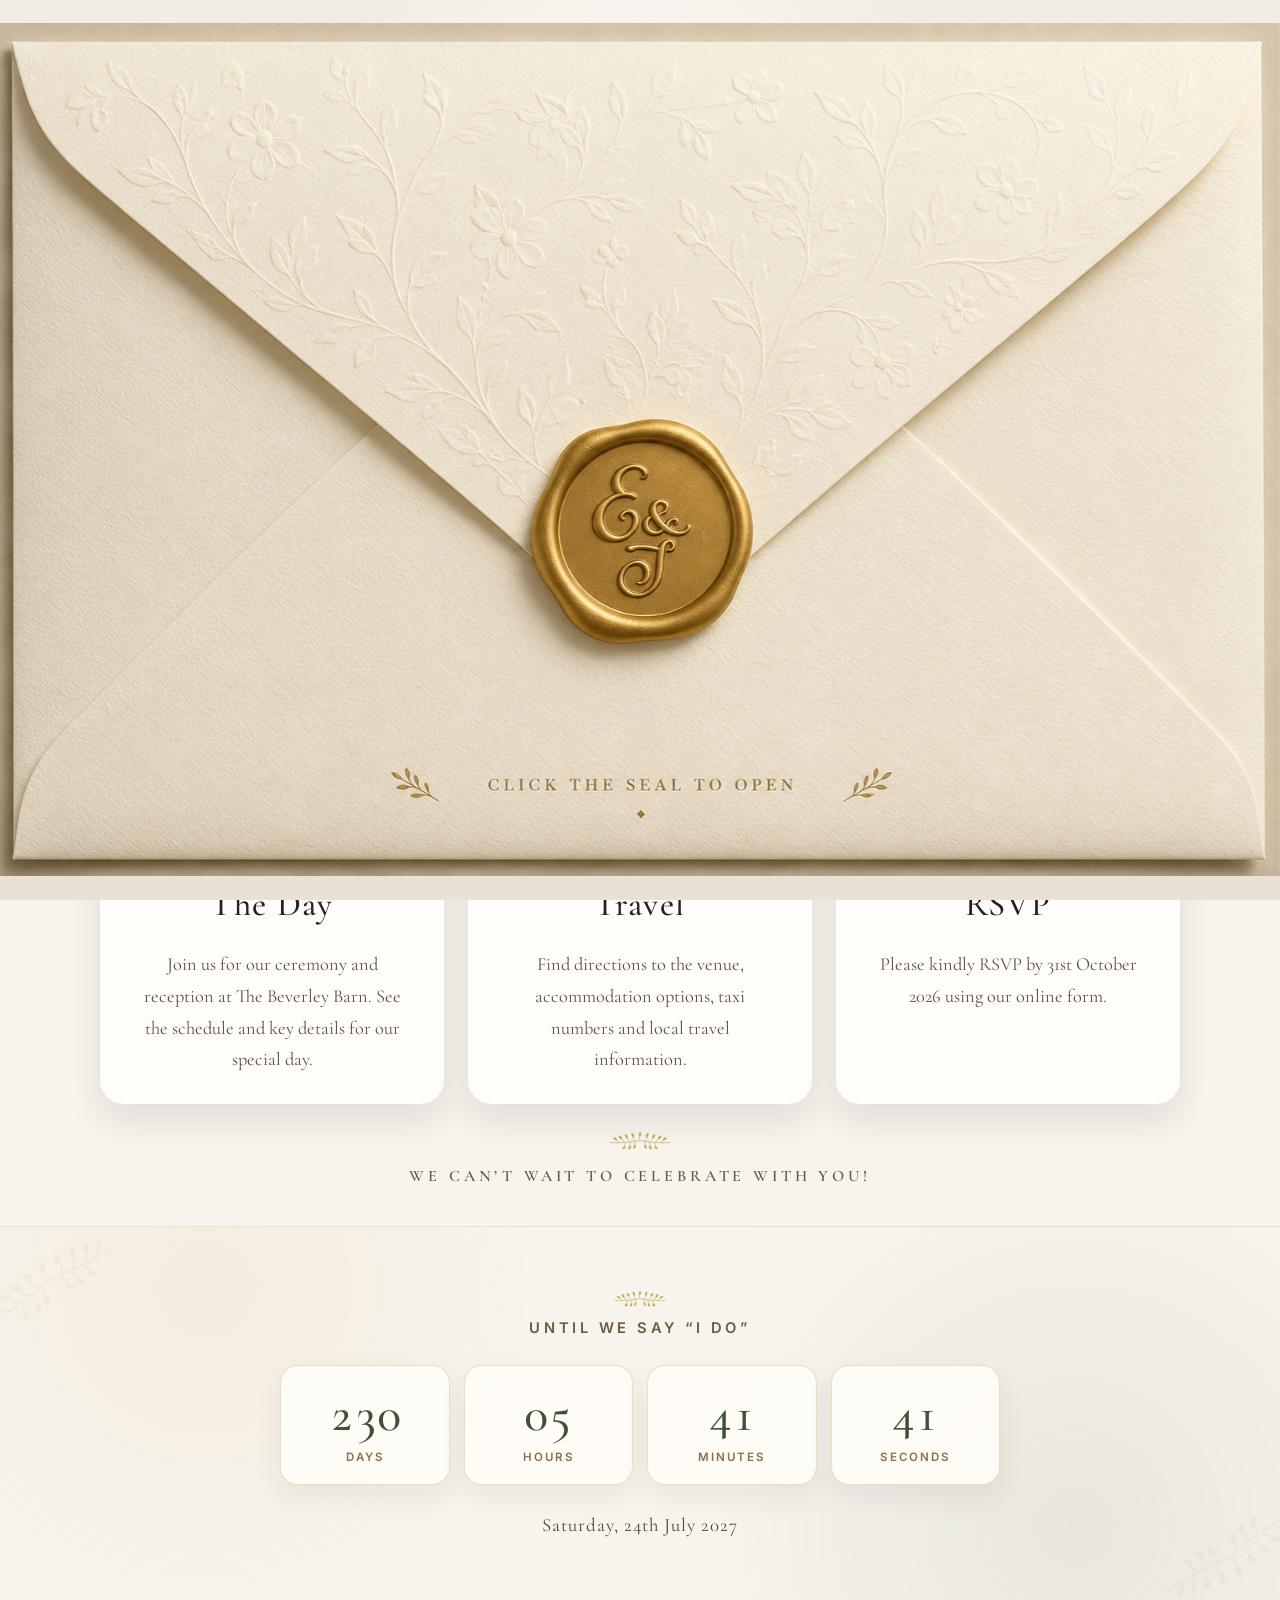
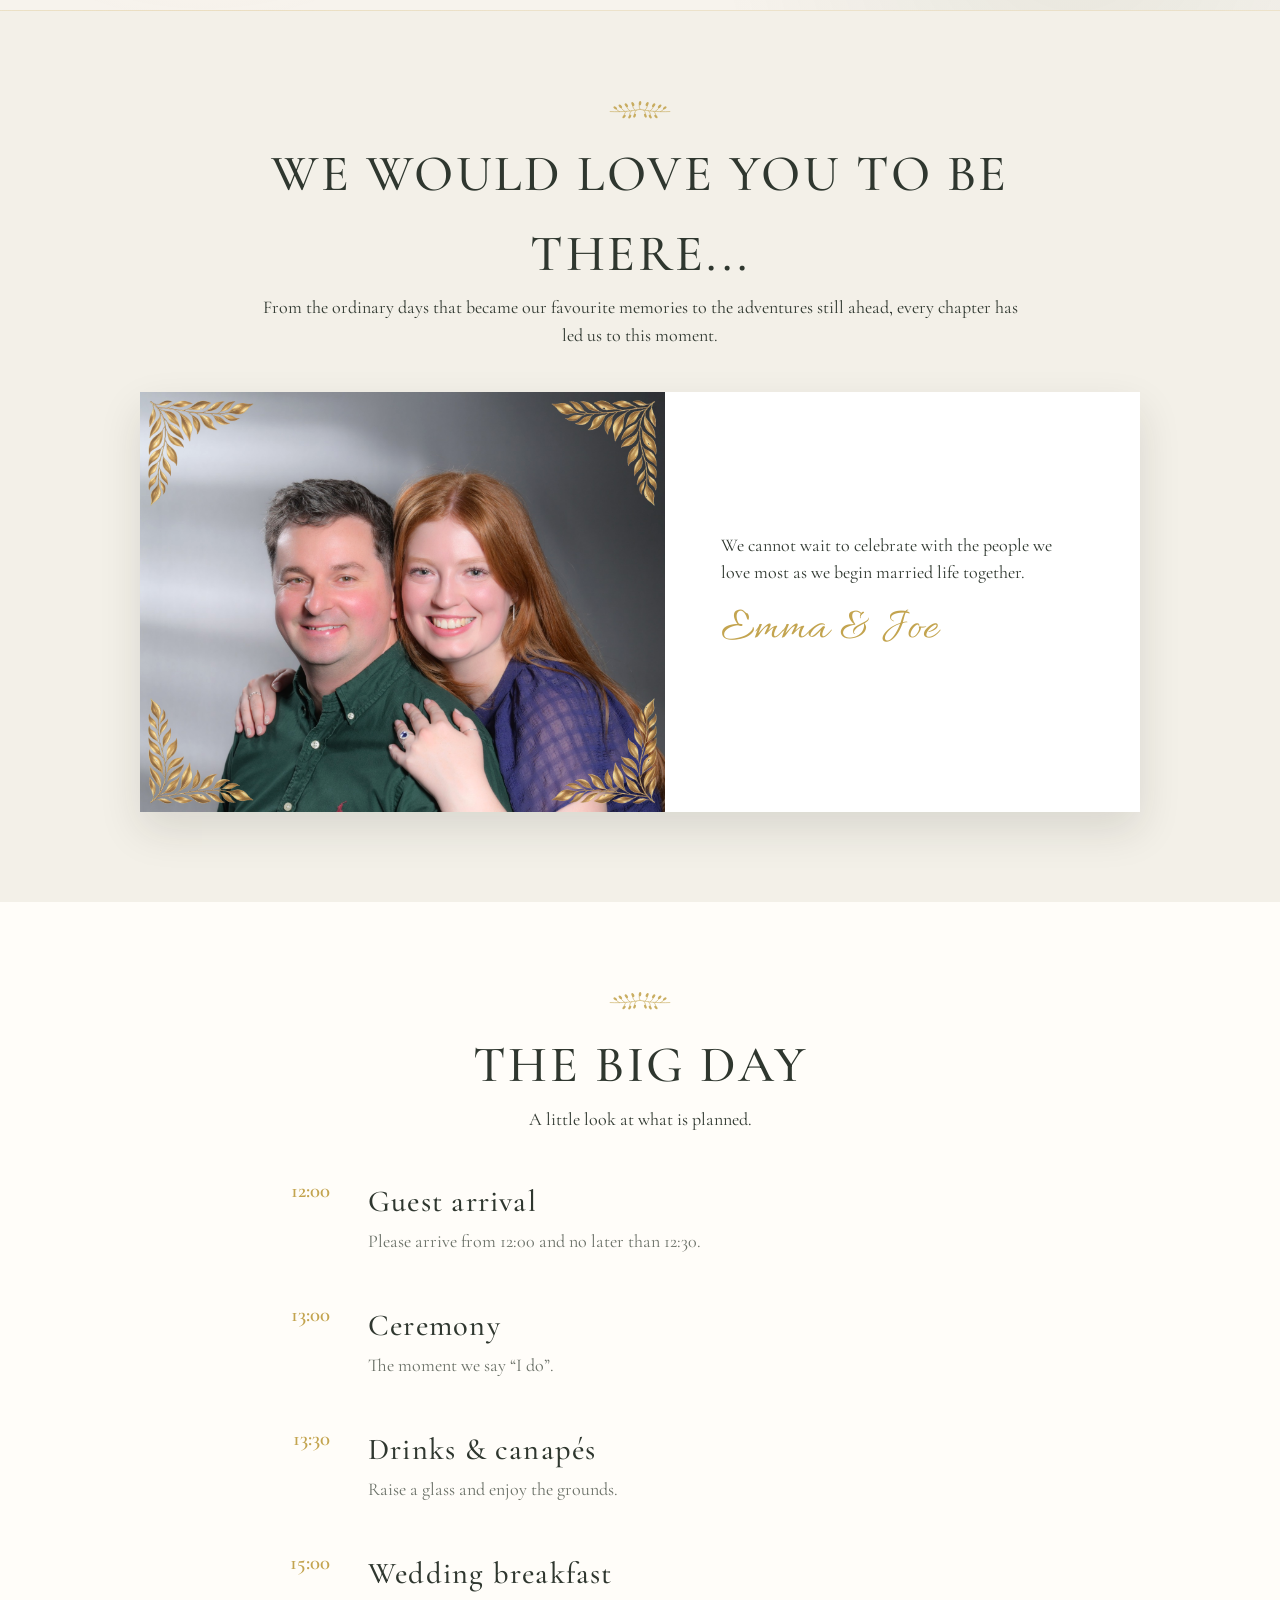
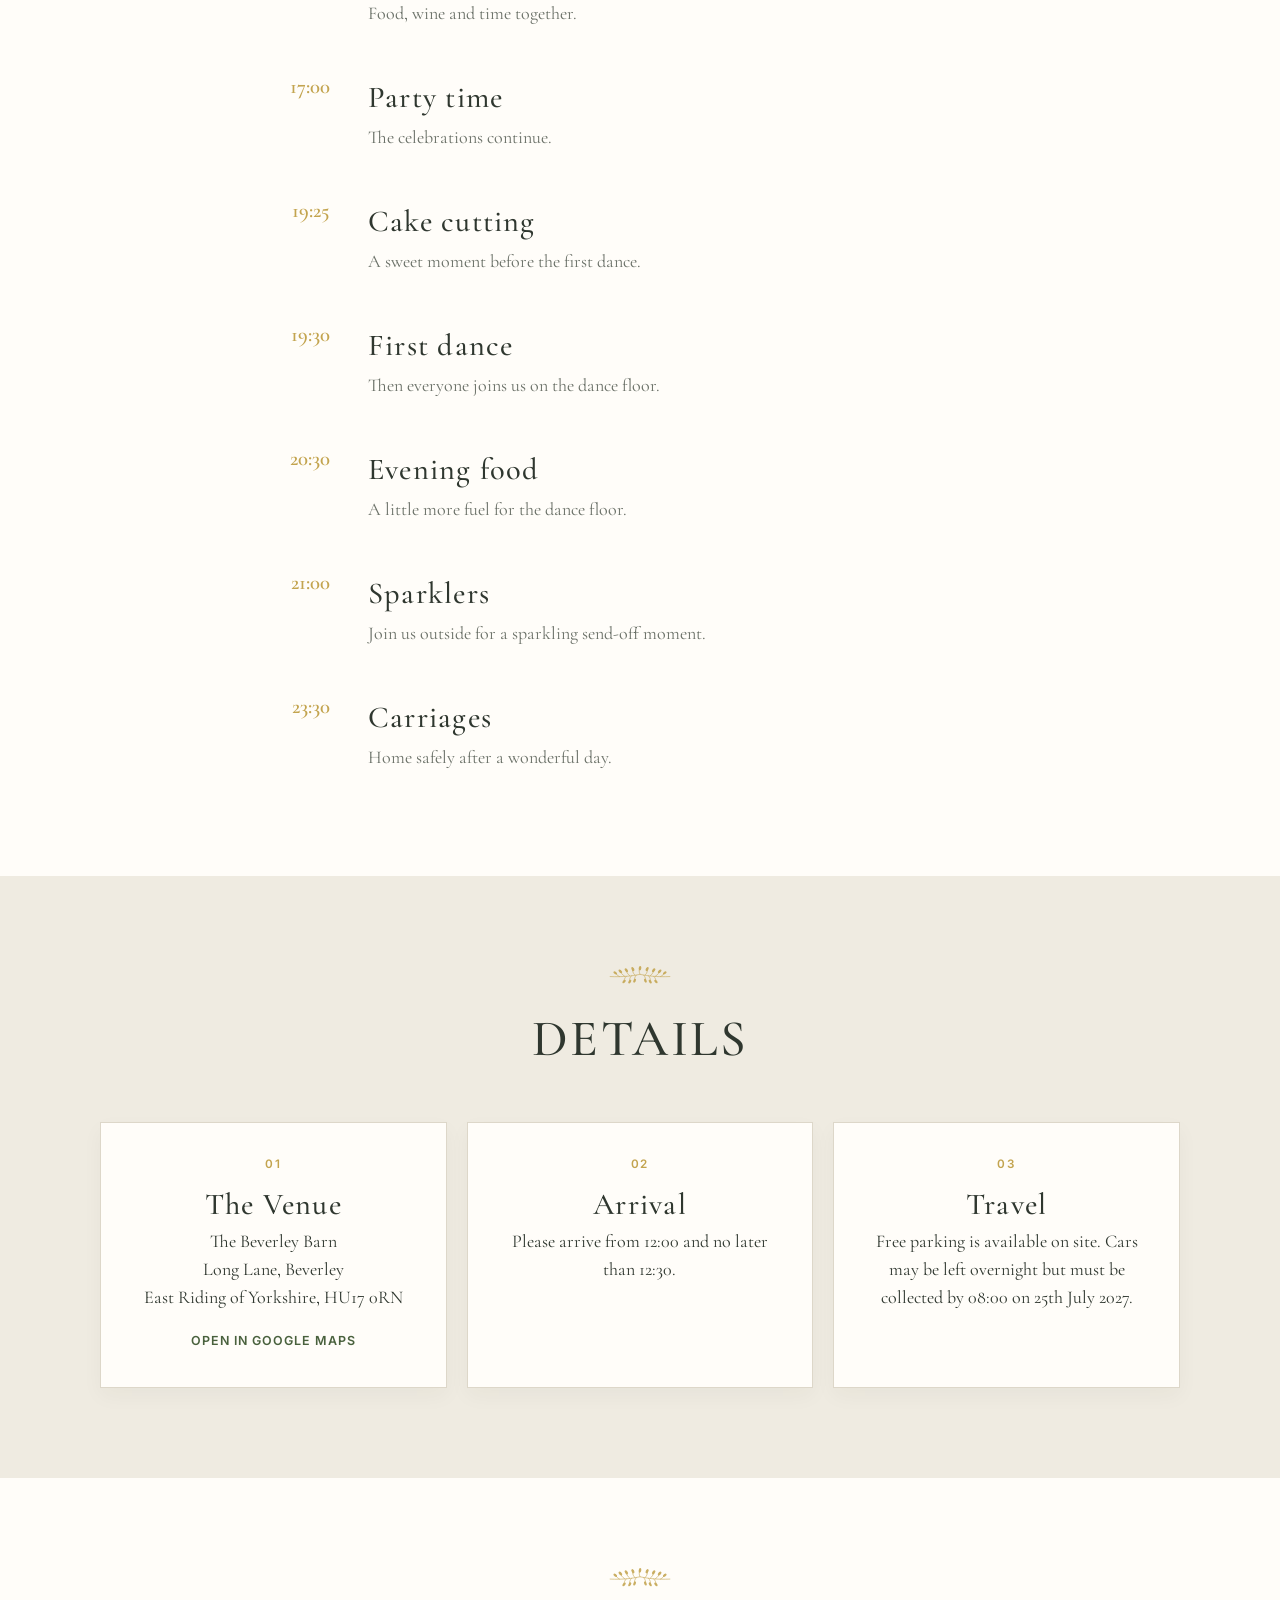
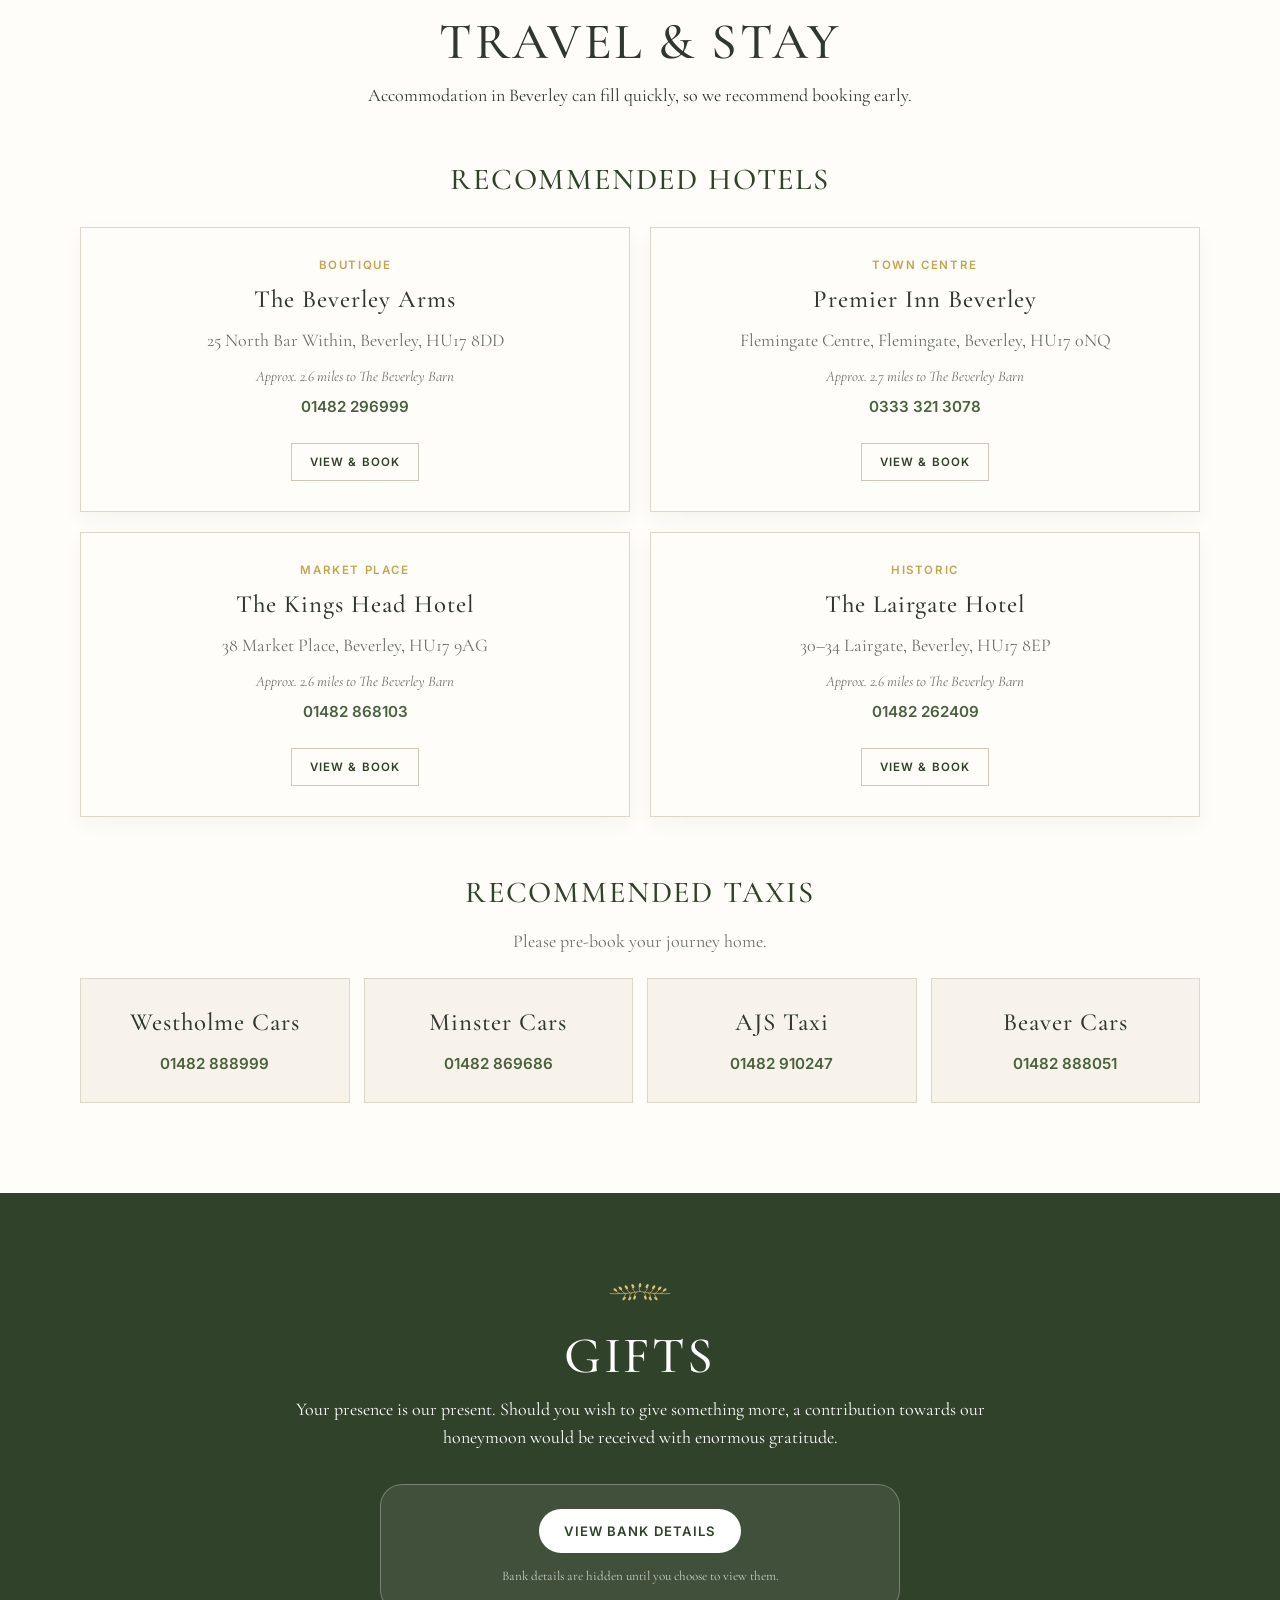
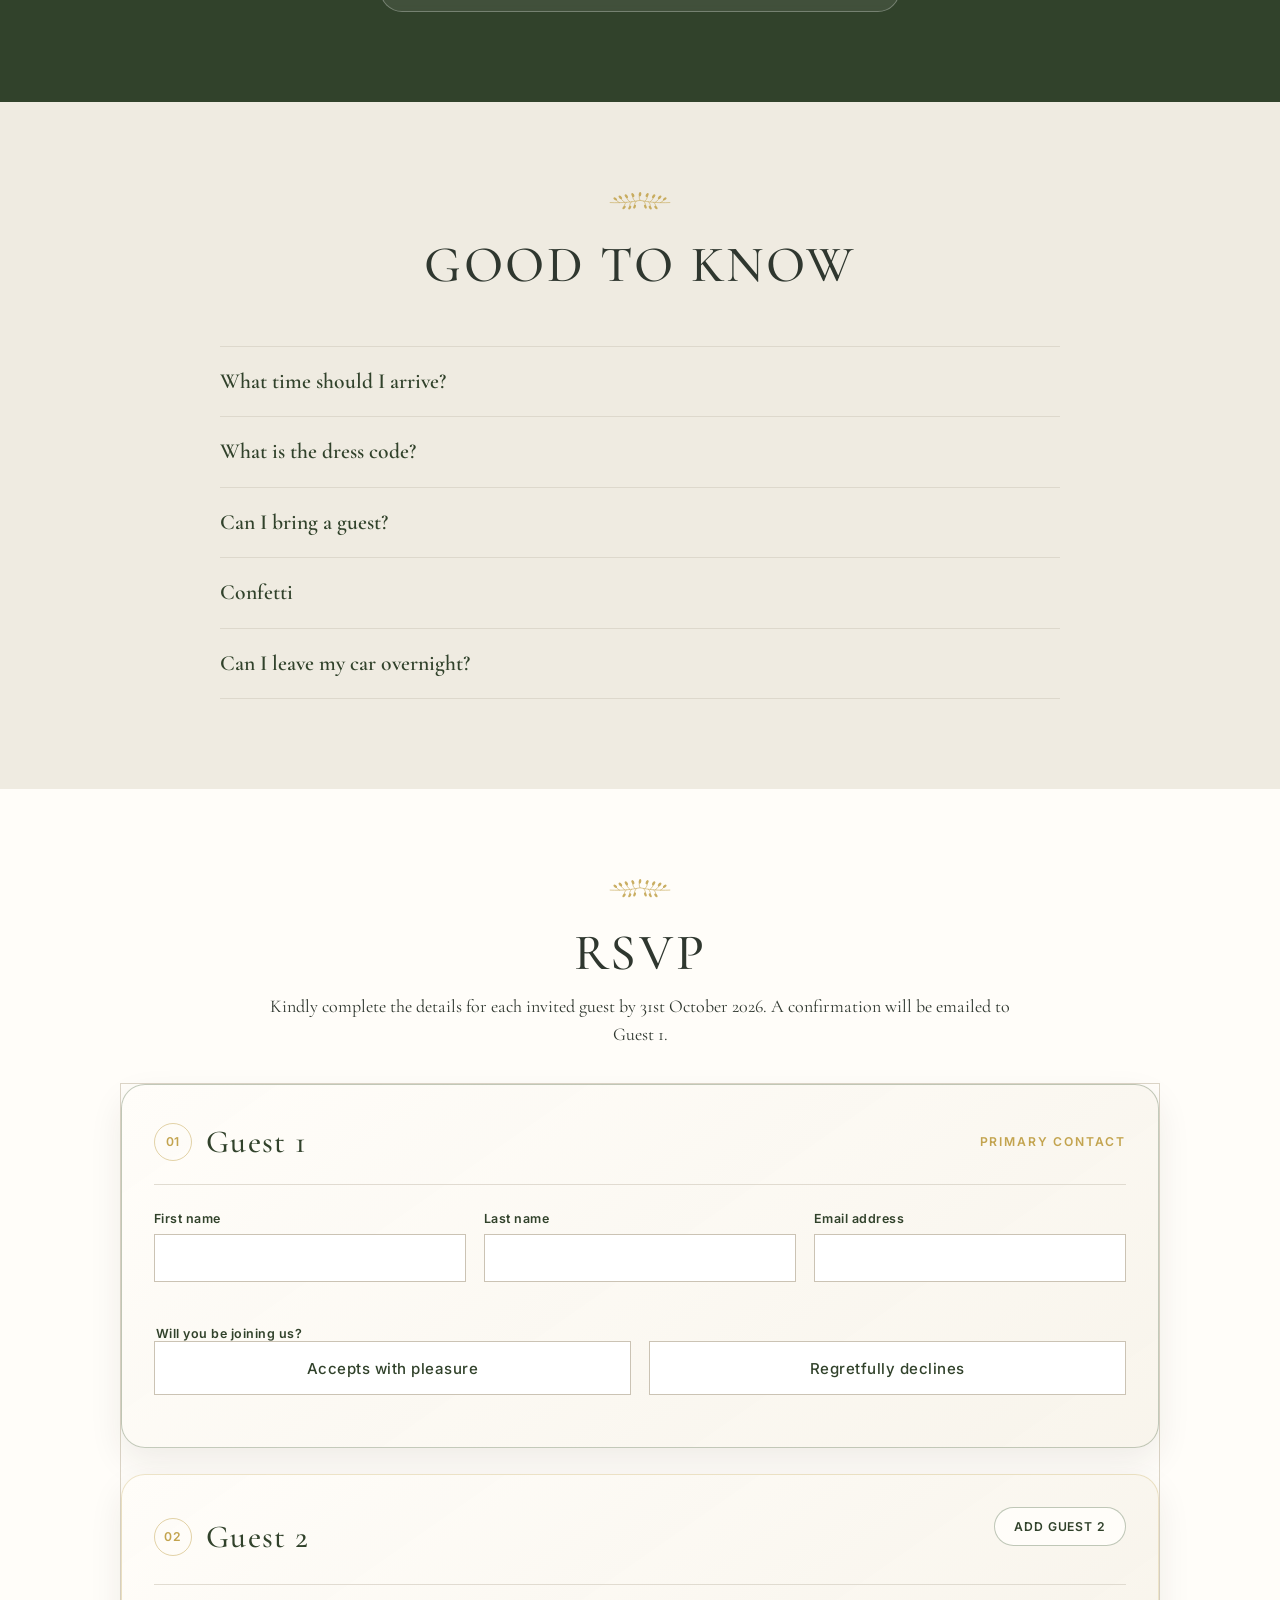
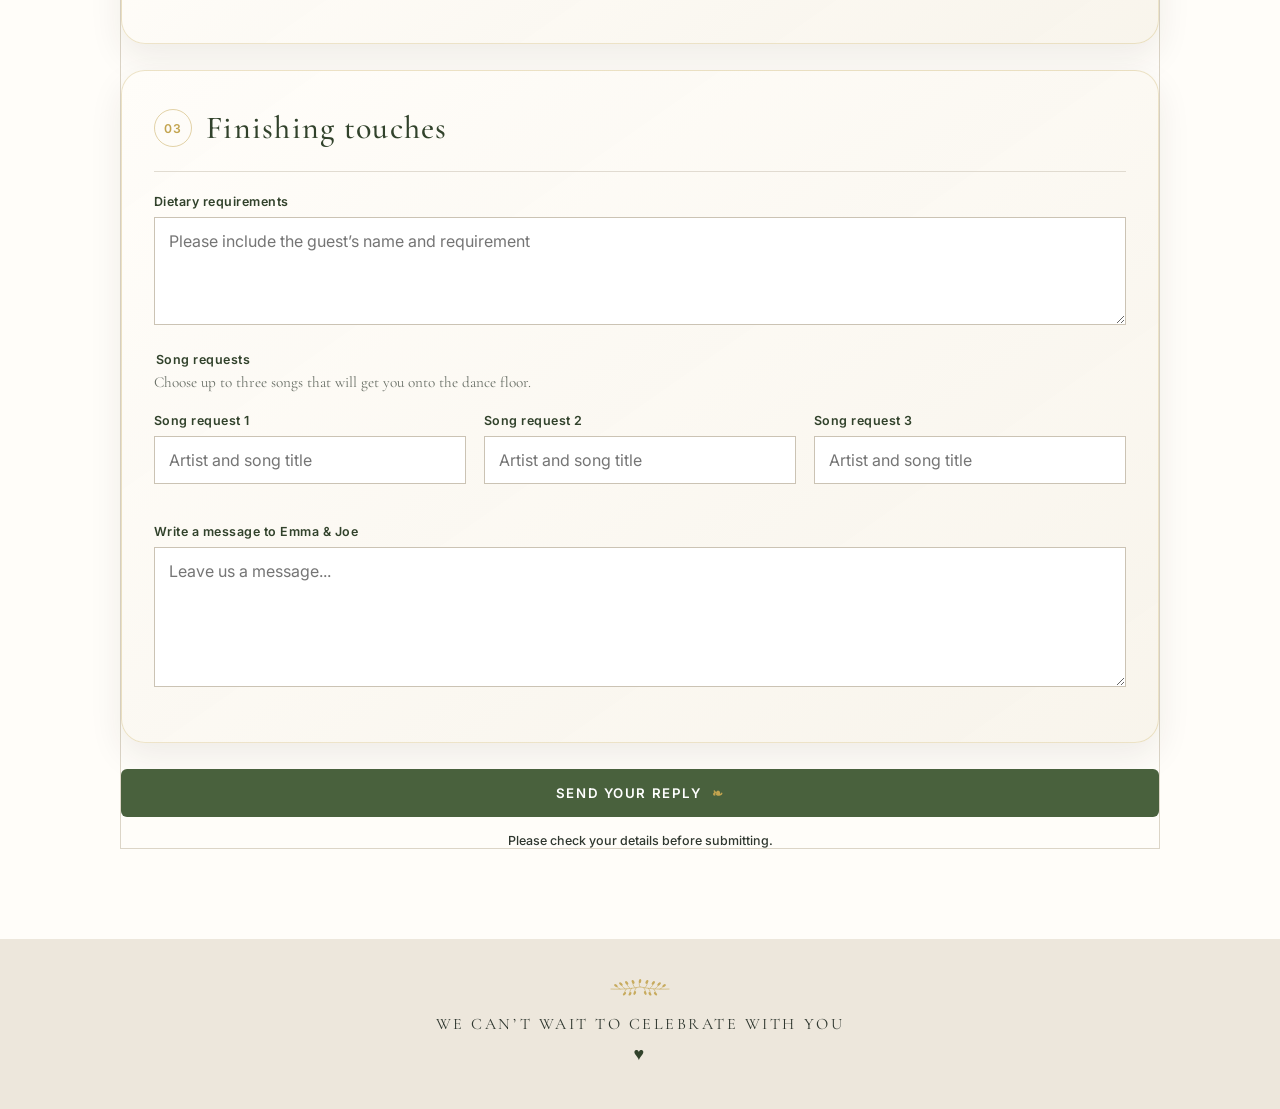
==== index.html @ c57a98ff "Add files via upload" ====
<!doctype html>
<html lang="en">
<head>
  <meta charset="utf-8">
  <meta name="viewport" content="width=device-width,initial-scale=1">
  <meta name="theme-color" content="#4b5f43">
  <meta name="description" content="Emma Everett and Joe Toker are getting married at The Beverley Barn on 24 July 2027.">
  <title>Emma & Joe | 24 July 2027</title>
  <link rel="preconnect" href="https://fonts.googleapis.com">
  <link rel="preconnect" href="https://fonts.gstatic.com" crossorigin>
  <link href="https://fonts.googleapis.com/css2?family=Allura&family=Cormorant+Garamond:wght@400;500;600;700&family=Inter:wght@300;400;500;600&display=swap" rel="stylesheet">
  <link rel="stylesheet" href="styles.css?v=536">
<style>
.drinks-course .menu-options{grid-template-columns:repeat(4,minmax(0,1fr));gap:8px}
.drinks-course .menu-options label{min-height:auto;padding:9px 6px}
.drinks-course .menu-options span{font-size:.72rem;line-height:1.2}
@media(max-width:700px){.drinks-course .menu-options{grid-template-columns:repeat(2,minmax(0,1fr))}}
@media(max-width:420px){.drinks-course .menu-options{grid-template-columns:1fr}}
</style>
</head>
<body class="intro-active">

  
  
  
  <!-- V5.15 static envelope introduction -->
  <section class="fade-envelope-intro" id="luxuryEnvelopeIntro" aria-label="Open Emma and Joe's wedding invitation">
    <div class="fade-envelope-stage">
      <img
        class="fade-envelope-image"
        src="assets/envelope-intro-v52.png"
        alt=""
        aria-hidden="true"
      >

      <button
        class="fade-envelope-seal-hitbox"
        id="goldWaxSeal"
        type="button"
        aria-label="Open the wedding invitation"
      >
        <span class="sr-only">Open the invitation</span>
      </button>
    </div>
  </section>

<canvas id="confettiCanvas" class="confetti-canvas" aria-hidden="true"></canvas>
  
  
  <main>
    <section class="v523-homepage" id="home" aria-label="Emma and Joe wedding homepage">
      <div class="v523-hero">
        <nav class="v523-nav" aria-label="Primary">
          <a href="#home">Home</a>
          <a href="#day">The Day</a>
          <a href="#stay">Travel</a>
          <a href="#rsvp">RSVP</a>
          <a href="#faq">Guest Info</a>
        </nav>

        <div class="v523-hero-overlay">
          <img
            class="v523-monogram"
            src="assets/monogram-v524.png"
            alt="E and J monogram with the date 24.07.2027"
          >

          <div class="v523-hero-copy">
            <h1>Emma &amp; Joe</h1>
            <p class="v523-kicker">Are getting married</p>

            <div class="v523-divider" aria-hidden="true">
              <span></span>
              <i>♥</i>
              <span></span>
            </div>

            <p class="v523-date">24th July 2027</p>
            <p class="v523-venue">The Beverley Barn, Beverley</p>
          </div>
        </div>
      </div>

      <div class="v523-cards-shell">
        <div class="v523-cards">
          <a class="v523-card" href="#day" aria-label="The Day">
            <img
              class="v523-card-photo"
              src="assets/card-day-v518.jpg"
              alt="The Beverley Barn ceremony setting"
            >
            <span class="v523-card-icon" aria-hidden="true">
              <svg viewBox="0 0 24 24" role="presentation" focusable="false">
                <rect x="3" y="5" width="18" height="16" rx="2"></rect>
                <line x1="3" y1="9" x2="21" y2="9"></line>
                <line x1="8" y1="3" x2="8" y2="7"></line>
                <line x1="16" y1="3" x2="16" y2="7"></line>
                <line x1="8" y1="13" x2="8" y2="13"></line>
                <line x1="12" y1="13" x2="12" y2="13"></line>
                <line x1="16" y1="13" x2="16" y2="13"></line>
                <line x1="8" y1="17" x2="8" y2="17"></line>
                <line x1="12" y1="17" x2="12" y2="17"></line>
              </svg>
            </span>
            <h3>The Day</h3>
            <p>Join us for our ceremony and reception at The Beverley Barn. See the schedule and key details for our special day.</p>
          </a>

          <a class="v523-card" href="#stay" aria-label="Travel">
            <img
              class="v523-card-photo"
              src="assets/card-travel-v524.png"
              alt="Aerial countryside view"
            >
            <span class="v523-card-icon" aria-hidden="true">
              <svg viewBox="0 0 24 24" role="presentation" focusable="false">
                <path d="M12 21s6-5.47 6-11a6 6 0 1 0-12 0c0 5.53 6 11 6 11z"></path>
                <circle cx="12" cy="10" r="2.6"></circle>
              </svg>
            </span>
            <h3>Travel</h3>
            <p>Find directions to the venue, accommodation options, taxi numbers and local travel information.</p>
          </a>

          <a class="v523-card" href="#rsvp" aria-label="RSVP">
            <img
              class="v523-card-photo"
              src="assets/card-rsvp-v524.png"
              alt="Elegant floral wedding table setting"
            >
            <span class="v523-card-icon" aria-hidden="true">
              <svg viewBox="0 0 24 24" role="presentation" focusable="false">
                <rect x="3" y="6" width="18" height="12" rx="2"></rect>
                <path d="M4 8l8 6 8-6"></path>
              </svg>
            </span>
            <h3>RSVP</h3>
            <p>Please kindly RSVP by 31st October 2026 using our online form.</p>
          </a>
        </div>

        <div class="v523-homepage-footer">
          <img class="sprig" src="assets/sprig.svg" alt="">
          <p>We can’t wait to celebrate with you!</p>
        </div>
      </div>
    </section>


    <section class="wedding-countdown" aria-label="Countdown to Emma and Joe's wedding">
      <div class="countdown-inner reveal">
        <img class="sprig" src="assets/sprig.svg" alt="">
        <p class="countdown-kicker">Until we say “I do”</p>
        <div class="countdown-grid" id="weddingCountdown">
          <div class="countdown-item">
            <strong id="countdownDays">000</strong>
            <span>Days</span>
          </div>
          <div class="countdown-item">
            <strong id="countdownHours">00</strong>
            <span>Hours</span>
          </div>
          <div class="countdown-item">
            <strong id="countdownMinutes">00</strong>
            <span>Minutes</span>
          </div>
          <div class="countdown-item">
            <strong id="countdownSeconds">00</strong>
            <span>Seconds</span>
          </div>
        </div>
        <p class="countdown-date">Saturday, 24th July 2027</p>
      </div>
    </section>

    <section class="story section" id="story">
      <div class="section-heading reveal">
        <img class="sprig" src="assets/sprig.svg" alt="">
        <h2>We would love you to be there...</h2>
        <p>From the ordinary days that became our favourite memories to the adventures still ahead, every chapter has led us to this moment.</p>
      </div>
      <div class="story-panel reveal">
        <div class="story-photo">
          <span class="story-corner tl" aria-hidden="true"></span>
          <span class="story-corner tr" aria-hidden="true"></span>
          <span class="story-corner bl" aria-hidden="true"></span>
          <span class="story-corner br" aria-hidden="true"></span>
        </div>
        <div class="story-copy">
          <p>We cannot wait to celebrate with the people we love most as we begin married life together.</p>
          <p class="signature">Emma &amp; Joe</p>
        </div>
      </div>
    </section>

    <section class="day section" id="day">
      <div class="section-heading reveal">
        <img class="sprig" src="assets/sprig.svg" alt="">
        <h2>The Big Day</h2>
        <p>A little look at what is planned.</p>
      </div>
      <div class="timeline">
        <article class="reveal"><time>12:00</time><div><h3>Guest arrival</h3><p>Please arrive from 12:00 and no later than 12:30.</p></div></article>
        <article class="reveal"><time>13:00</time><div><h3>Ceremony</h3><p>The moment we say “I do”.</p></div></article>
        <article class="reveal"><time>13:30</time><div><h3>Drinks &amp; canapés</h3><p>Raise a glass and enjoy the grounds.</p></div></article>
        <article class="reveal"><time>15:00</time><div><h3>Wedding breakfast</h3><p>Food, wine and time together.</p></div></article>
        <article class="reveal"><time>17:00</time><div><h3>Party time</h3><p>The celebrations continue.</p></div></article>
        <article class="reveal"><time>19:25</time><div><h3>Cake cutting</h3><p>A sweet moment before the first dance.</p></div></article>
        <article class="reveal"><time>19:30</time><div><h3>First dance</h3><p>Then everyone joins us on the dance floor.</p></div></article>
        <article class="reveal"><time>20:30</time><div><h3>Evening food</h3><p>A little more fuel for the dance floor.</p></div></article>
        <article class="reveal"><time>21:00</time><div><h3>Sparklers</h3><p>Join us outside for a sparkling send-off moment.</p></div></article>
        <article class="reveal"><time>23:30</time><div><h3>Carriages</h3><p>Home safely after a wonderful day.</p></div></article>
      </div>
    </section>

    <section class="details section" id="details">
      <div class="section-heading reveal">
        <img class="sprig" src="assets/sprig.svg" alt="">
        <h2>Details</h2>
      </div>
      <div class="detail-grid">
        <article class="reveal">
          <small>01</small>
          <h3>The Venue</h3>
          <p>The Beverley Barn<br>Long Lane, Beverley<br>East Riding of Yorkshire, HU17 0RN</p>
          <a target="_blank" rel="noopener" href="https://www.google.com/maps/search/?api=1&query=The+Beverley+Barn+Long+Lane+Beverley+HU17+0RN">Open in Google Maps</a>
        </article>
        <article class="reveal">
          <small>02</small>
          <h3>Arrival</h3>
          <p>Please arrive from 12:00 and no later than 12:30.</p>
        </article>
        <article class="reveal">
          <small>03</small>
          <h3>Travel</h3>
          <p>Free parking is available on site. Cars may be left overnight but must be collected by 08:00 on 25th July 2027.</p>
        </article>
      </div>
    </section>

    <section class="stay section" id="stay">
      <div class="section-heading reveal">
        <img class="sprig" src="assets/sprig.svg" alt="">
        <h2>Travel &amp; Stay</h2>
        <p>Accommodation in Beverley can fill quickly, so we recommend booking early.</p>
      </div>

      <div class="travel-layout">
        <div>
          <h3 class="travel-subheading reveal">Recommended Hotels</h3>
          <div class="hotel-grid">
            <article class="travel-card reveal">
              <small>Boutique</small>
              <h3>The Beverley Arms</h3>
              <p>25 North Bar Within, Beverley, HU17 8DD</p>
              <p class="distance-line">Approx. 2.6 miles to The Beverley Barn</p>
              <p class="contact-line"><a href="tel:01482296999">01482 296999</a></p>
              <a class="travel-button" target="_blank" rel="noopener" href="https://www.beverleyarms.co.uk/">View &amp; Book</a>
            </article>
            <article class="travel-card reveal">
              <small>Town Centre</small>
              <h3>Premier Inn Beverley</h3>
              <p>Flemingate Centre, Flemingate, Beverley, HU17 0NQ</p>
              <p class="distance-line">Approx. 2.7 miles to The Beverley Barn</p>
              <p class="contact-line"><a href="tel:03333213078">0333 321 3078</a></p>
              <a class="travel-button" target="_blank" rel="noopener" href="https://www.premierinn.com/gb/en/hotels/england/east-riding-of-yorkshire/beverley/beverley-town-centre.html">View &amp; Book</a>
            </article>
            <article class="travel-card reveal">
              <small>Market Place</small>
              <h3>The Kings Head Hotel</h3>
              <p>38 Market Place, Beverley, HU17 9AG</p>
              <p class="distance-line">Approx. 2.6 miles to The Beverley Barn</p>
              <p class="contact-line"><a href="tel:01482868103">01482 868103</a></p>
              <a class="travel-button" target="_blank" rel="noopener" href="https://www.kingsheadbeverley.co.uk/">View &amp; Book</a>
            </article>
            <article class="travel-card reveal">
              <small>Historic</small>
              <h3>The Lairgate Hotel</h3>
              <p>30–34 Lairgate, Beverley, HU17 8EP</p>
              <p class="distance-line">Approx. 2.6 miles to The Beverley Barn</p>
              <p class="contact-line"><a href="tel:01482262409">01482 262409</a></p>
              <a class="travel-button" target="_blank" rel="noopener" href="https://thelairgatebeverley.co.uk/">View &amp; Book</a>
            </article>
          </div>
        </div>

        <div class="taxi-section">
          <h3 class="travel-subheading reveal">Recommended Taxis</h3>
          <p class="taxi-note reveal">Please pre-book your journey home.</p>
          <div class="taxi-grid">
            <article class="taxi-card reveal"><h3>Westholme Cars</h3><a href="tel:01482888999">01482 888999</a></article>
            <article class="taxi-card reveal"><h3>Minster Cars</h3><a href="tel:01482869686">01482 869686</a></article>
            <article class="taxi-card reveal"><h3>AJS Taxi</h3><a href="tel:01482910247">01482 910247</a></article>
            <article class="taxi-card reveal"><h3>Beaver Cars</h3><a href="tel:01482888051">01482 888051</a></article>
          </div>
        </div>
      </div>
    </section>

    <section class="gifts section" id="gifts">
      <div class="section-heading reveal narrow">
        <img class="sprig" src="assets/sprig.svg" alt="">
        <h2>Gifts</h2>
        <p>Your presence is our present. Should you wish to give something more, a contribution towards our honeymoon would be received with enormous gratitude.</p>
        <div class="gift-details-card">
          <button class="gift-reveal-button" id="revealGiftDetails" type="button" aria-expanded="false" aria-controls="giftBankDetails">View bank details</button>
          <div class="gift-bank-details" id="giftBankDetails" hidden>
            <div class="gift-detail-row gift-account-name">
              <span>Account name</span>
              <strong>Miss Emma Elizabeth Everett &amp; Mr Joe Toker</strong>
            </div>
            <div class="gift-detail-row">
              <span>Sort code</span>
              <strong>09-01-30</strong>
              <button class="gift-copy-button" type="button" data-copy="09-01-30">Copy</button>
            </div>
            <div class="gift-detail-row">
              <span>Account number</span>
              <strong>40184863</strong>
              <button class="gift-copy-button" type="button" data-copy="40184863">Copy</button>
            </div>
          </div>
          <p class="gift-privacy-note">Bank details are hidden until you choose to view them.</p>
        </div>
      </div>
    </section>

    <section class="faq section" id="faq">
      <div class="section-heading reveal">
        <img class="sprig" src="assets/sprig.svg" alt="">
        <h2>Good To Know</h2>
      </div>
      <div class="accordion reveal">
        <details><summary>What time should I arrive?</summary><p>Please arrive from 12:00 and no later than 12:30.</p></details>
        <details><summary>What is the dress code?</summary><p>Formal wedding guest attire.</p></details>
        <details><summary>Can I bring a guest?</summary><p>Your invitation confirms the number of places reserved for your household.</p></details>
        <details><summary>Confetti</summary><p>Confetti will be provided for you on the day, so there is no need to bring your own.</p></details>
        <details><summary>Can I leave my car overnight?</summary><p>Yes. Cars may be left overnight at the owner’s risk, but they must be collected by 08:00 on 25th July 2027.</p></details>
      </div>
    </section>

    <section class="rsvp section" id="rsvp">
      <div class="section-heading reveal narrow">
        <img class="sprig" src="assets/sprig.svg" alt="">
        <h2>RSVP</h2>
        <p>Kindly complete the details for each invited guest by 31st October 2026. A confirmation will be emailed to Guest 1.</p>
      </div>

      <form class="form rsvp-form-v525 reveal" id="form">
        <section class="rsvp-guest-card is-primary" data-guest="1">
          <div class="guest-card-heading">
            <div>
              <span class="guest-number">01</span>
              <h3>Guest 1</h3>
            </div>
            <p>Primary contact</p>
          </div>

          <div class="form-row three-fields">
            <label>First name<input type="text" name="guest1FirstName" autocomplete="given-name" required></label>
            <label>Last name<input type="text" name="guest1LastName" autocomplete="family-name" required></label>
            <label>Email address<input type="email" name="guest1Email" autocomplete="email" required></label>
          </div>

          <fieldset class="attendance-fieldset">
            <legend>Will you be joining us?</legend>
            <div class="choices attendance-choices">
              <label><input type="radio" name="guest1Attending" value="Yes" required><span>Accepts with pleasure</span></label>
              <label><input type="radio" name="guest1Attending" value="No" required><span>Regretfully declines</span></label>
            </div>
          </fieldset>

          <div class="meal-selection" data-meals-for="1" hidden>
            <div class="meal-heading">
              <span>Meal choices</span>
              <p>Please select one starter and one main course.</p>
            </div>

            <fieldset class="menu-course">
              <legend>Starter</legend>
              <div class="menu-options">
                <label><input type="radio" name="guest1Starter" value="Ham Hock Terrine with Crostini, Rocket & Piccalilli"><span>Ham Hock Terrine<small>With crostini, rocket &amp; piccalilli</small></span></label>
                <label><input type="radio" name="guest1Starter" value="Asparagus Wrapped In Parma Ham With Hollandaise Sauce & A Crispy Hen's Egg"><span>Asparagus Wrapped In Parma Ham<small>With hollandaise sauce &amp; a crispy hen&#39;s egg</small></span></label>
              </div>
            </fieldset>

            <fieldset class="menu-course">
              <legend>Main course</legend>
              <div class="menu-options">
                <label><input type="radio" name="guest1Main" value="Traditional Roast Chicken with Homemade Stuffing, Pigs in Blankets, Yorkshire Pudding, Roast Potatoes & Roasted Root Vegetables"><span>Traditional Roast Chicken<small>With homemade stuffing, pigs in blankets &amp; Yorkshire pudding. Served with roast potatoes and roasted root vegetables.</small></span></label>
                <label><input type="radio" name="guest1Main" value="Herb Crusted Salmon, Crispy Kale with A Lemon & Caper Burnt Noisette, Roast Potatoes & Roasted Root Vegetables"><span>Herb Crusted Salmon<small>Crispy kale with a lemon &amp; caper burnt noisette. Served with roast potatoes and roasted root vegetables.</small></span></label>
              </div>
            </fieldset>
            <fieldset class="menu-course drinks-course">
              <legend>Drinks Options</legend>
              <div class="menu-options">
                <label><input type="radio" name="guest1Drinks" value="2 x Sparkling wine"><span>2 x Sparkling wine</span></label>
                <label><input type="radio" name="guest1Drinks" value="2 x Beer"><span>2 x Beer</span></label>
                <label><input type="radio" name="guest1Drinks" value="1 x Sparkling wine & 1 x beer"><span>1 x Sparkling wine &amp; 1 x beer</span></label>
                <label><input type="radio" name="guest1Drinks" value="Non-alcoholic"><span>Non-alcoholic</span></label>
              </div>
            </fieldset>

          </div>
        </section>

        <section class="rsvp-guest-card optional-guest" data-guest="2">
          <div class="guest-card-heading">
            <div>
              <span class="guest-number">02</span>
              <h3>Guest 2</h3>
            </div>
            <label class="guest-toggle"><input type="checkbox" class="guest-enable" data-enable-guest="2"><span>Add guest 2</span></label>
          </div>

          <div class="guest-fields" data-fields-for="2" hidden>
            <div class="form-row">
              <label>First name<input type="text" name="guest2FirstName" autocomplete="given-name" disabled></label>
              <label>Last name<input type="text" name="guest2LastName" autocomplete="family-name" disabled></label>
            </div>

            <fieldset class="attendance-fieldset">
              <legend>Will you be joining us?</legend>
              <div class="choices attendance-choices">
                <label><input type="radio" name="guest2Attending" value="Yes" disabled><span>Accepts with pleasure</span></label>
                <label><input type="radio" name="guest2Attending" value="No" disabled><span>Regretfully declines</span></label>
              </div>
            </fieldset>

            <div class="meal-selection" data-meals-for="2" hidden>
              <div class="meal-heading"><span>Meal choices</span><p>Please select one starter and one main course.</p></div>
              <fieldset class="menu-course">
                <legend>Starter</legend>
                <div class="menu-options">
                  <label><input type="radio" name="guest2Starter" value="Ham Hock Terrine with Crostini, Rocket & Piccalilli" disabled><span>Ham Hock Terrine<small>With crostini, rocket &amp; piccalilli</small></span></label>
                  <label><input type="radio" name="guest2Starter" value="Smoked Salmon with Cream Cheese, King Prawns, Chives & Lemon Oil" disabled><span>Smoked Salmon<small>With cream cheese, king prawns, chives &amp; lemon oil</small></span></label>
                </div>
              </fieldset>
              <fieldset class="menu-course">
                <legend>Main course</legend>
                <div class="menu-options">
                  <label><input type="radio" name="guest2Main" value="Traditional Roast Chicken with Homemade Stuffing, Pigs in Blankets, Yorkshire Pudding, Roast Potatoes & Roasted Root Vegetables" disabled><span>Traditional Roast Chicken<small>With homemade stuffing, pigs in blankets &amp; Yorkshire pudding. Served with roast potatoes and roasted root vegetables.</small></span></label>
                  <label><input type="radio" name="guest2Main" value="Herb Crusted Salmon, Crispy Kale with A Lemon & Caper Burnt Noisette, Roast Potatoes & Roasted Root Vegetables" disabled><span>Herb Crusted Salmon<small>Crispy kale with a lemon &amp; caper burnt noisette. Served with roast potatoes and roasted root vegetables.</small></span></label>
                </div>
              </fieldset>
            <fieldset class="menu-course drinks-course">
              <legend>Drinks Options</legend>
              <div class="menu-options">
                <label><input type="radio" name="guest2Drinks" value="2 x Sparkling wine"><span>2 x Sparkling wine</span></label>
                <label><input type="radio" name="guest2Drinks" value="2 x Beer"><span>2 x Beer</span></label>
                <label><input type="radio" name="guest2Drinks" value="1 x Sparkling wine & 1 x beer"><span>1 x Sparkling wine &amp; 1 x beer</span></label>
                <label><input type="radio" name="guest2Drinks" value="Non-alcoholic"><span>Non-alcoholic</span></label>
              </div>
            </fieldset>

            </div>
          </div>
        </section>

        <section class="rsvp-extra-card">
          <div class="guest-card-heading compact">
            <div><span class="guest-number">03</span><h3>Finishing touches</h3></div>
          </div>

          <label>Dietary requirements<textarea name="dietary" rows="4" placeholder="Please include the guest’s name and requirement"></textarea></label>

          <fieldset class="song-requests premium-song-requests">
            <legend>Song requests</legend>
            <p class="field-help">Choose up to three songs that will get you onto the dance floor.</p>
            <div class="form-row three-fields">
              <label>Song request 1<input type="text" name="song1" placeholder="Artist and song title"></label>
              <label>Song request 2<input type="text" name="song2" placeholder="Artist and song title"></label>
              <label>Song request 3<input type="text" name="song3" placeholder="Artist and song title"></label>
            </div>
          </fieldset>

          <label class="message-field">Write a message to Emma &amp; Joe
            <textarea name="message" rows="5" placeholder="Leave us a message..."></textarea>
          </label>
        </section>

        <button class="submit premium-submit" id="submit" type="submit">Send Your Reply <span>❧</span></button>
        <p id="status">Please check your details before submitting.</p>
      </form>
    </section>
  </main>

  <footer>
    <img class="sprig" src="assets/sprig.svg" alt="">
    <p>We can’t wait to celebrate with you</p>
    <span>♥</span>
  </footer>

  <div id="thanks" class="thanks">
    <div>
      <p class="hero-kicker">Thank you</p>
      <h2 id="thanksTitle">We cannot wait to celebrate with you.</h2>
      <p>Your response has been sent to Emma and Joe.</p>
      <button id="closeThanks" class="hero-button small">Return to the invitation</button>
    </div>
  </div>

  <script src="config.js"></script>
  <script src="script.js?v=547"></script>
</body>
</html>
---- styles.css ----
:root{
  --cream:#f7f4ee;
  --paper:#fffdf9;
  --panel:rgba(255,252,245,.72);
  --panel-border:rgba(255,255,255,.55);
  --olive:#49613d;
  --olive-dark:#31422b;
  --gold:#c3a44f;
  --ink:#2f372f;
  --muted:#6a7067;
  --line:#ddd8cc;
  --serif:"Cormorant Garamond", Georgia, serif;
  --sans:"Inter", Arial, sans-serif;
  --script:"Allura", cursive;
  --shadow:0 18px 40px rgba(30,36,24,.12);
}
*{box-sizing:border-box}
html{scroll-behavior:smooth}
body{margin:0;background:var(--cream);color:var(--ink);font-family:var(--serif);font-size:18px;line-height:1.55}
img{max-width:100%;display:block}
a{color:inherit}
.section{padding:90px max(24px,calc((100% - 1180px)/2))}
.narrow{max-width:760px;margin:0 auto;text-align:center}
.section-heading{max-width:760px;margin:0 auto;text-align:center}
.sprig{width:74px;margin:0 auto 14px;opacity:.92}
.mini-sprig{width:58px;margin:6px auto 10px}
h1,h2,h3{margin:0;color:var(--ink);font-weight:500}
h2{font-size:clamp(2.3rem,4vw,3.7rem);text-transform:uppercase;letter-spacing:.05em}
h3{font-size:1.9rem;letter-spacing:.04em}
p{margin:0 0 14px}
.heart{margin-top:12px;color:var(--olive-dark);font-size:1.5rem}

.site-header{
  position:fixed;
  inset:0 0 auto 0;
  z-index:50;
  height:70px;
  display:flex;
  align-items:center;
  justify-content:space-between;
  padding:0 max(22px,3.5vw);
  color:#fff;
  background:transparent;
  backdrop-filter:none;
  -webkit-backdrop-filter:none;
  border-bottom:none;
}
.brand{
  text-decoration:none;
  font:600 1.45rem var(--serif);
  letter-spacing:.11em;
  text-transform:uppercase;
}
.brand i, .site-header nav i, .nav-rsvp{color:#e0bf63;font-style:normal}
.site-header nav{
  display:flex;
  align-items:center;
  gap:28px;
}
.site-header nav a{
  text-decoration:none;
  font:500 .78rem var(--sans);
  letter-spacing:.14em;
  text-transform:uppercase;
}
.menu{
  display:none;
  border:0;
  background:none;
  color:#fff;
  font-size:1.55rem;
  cursor:pointer;
}

.hero{
  position:relative;
  min-height:760px;
  display:grid;
  place-items:center;
  padding:110px 20px 70px;
  background:
    linear-gradient(rgba(32,42,25,.18), rgba(34,43,28,.25)),
    url("assets/hero-v34.jpg") center/cover no-repeat;
}
.hero-overlay{
  position:absolute;
  inset:0;
  background:linear-gradient(rgba(255,255,255,.04), rgba(255,255,255,.04));
}
.hero-panel{
  position:relative;
  z-index:1;
  width:min(820px,100%);
  padding:42px 46px 34px;
  text-align:center;
  background:var(--panel);
  border:1px solid var(--panel-border);
  border-radius:34px;
  backdrop-filter:blur(14px);
  -webkit-backdrop-filter:blur(14px);
  box-shadow:0 26px 60px rgba(40,52,33,.14);
}
.hero-kicker{
  margin-bottom:12px;
  color:#3e433a;
  font:600 .85rem var(--sans);
  letter-spacing:.26em;
  text-transform:uppercase;
}
.hero h1{
  font-family:var(--script);
  font-size:clamp(4rem,10vw,7rem);
  line-height:.92;
  letter-spacing:.01em;
}
.name-black{color:#181915}
.amp{color:var(--olive);padding:0 .05em}
.hero-line{
  margin:18px 0 22px;
  font-size:1.2rem;
  color:#3b3f3a;
}
.date-block{
  margin-bottom:28px;
  color:#35372f;
  text-align:center;
}
.date-block strong{
  display:block;
  font-size:1.65rem;
  letter-spacing:.03em;
}
.date-block span{
  display:block;
  margin-top:4px;
  font:600 1rem var(--serif);
  letter-spacing:.02em;
}
.hero-button,
.submit,
.rsvp-banner-action a,
.feature-card a{
  display:inline-flex;
  align-items:center;
  justify-content:center;
  gap:10px;
  text-decoration:none;
  text-transform:uppercase;
  letter-spacing:.12em;
  font:600 .83rem var(--sans);
  white-space:nowrap;
}
.hero-button{
  min-width:180px;
  padding:16px 28px;
  border-radius:18px;
  background:var(--olive);
  color:#fff;
  box-shadow:0 10px 25px rgba(48,66,43,.18);
}
.hero-button.small{min-width:unset}
.welcome{background:var(--paper)}
.welcome .section-heading p{font-size:1.14rem}

.feature-grid{
  display:grid;
  grid-template-columns:repeat(3,1fr);
  gap:18px;
  max-width:1040px;
  margin:34px auto 0;
}
.feature-card{
  overflow:hidden;
  border:1px solid #e4ded1;
  background:#fff;
  box-shadow:var(--shadow);
}
.feature-card img{
  width:100%;
  height:250px;
  object-fit:cover;
  filter:saturate(1.03) brightness(1.03);
}
.feature-copy{
  padding:18px 24px 24px;
  text-align:center;
}
.feature-copy p{color:var(--muted);margin-bottom:18px}
.feature-card a{
  min-width:160px;
  padding:10px 16px;
  border:1px solid #cfc7b7;
  color:var(--ink);
}
.feature-card a span,
.rsvp-banner-action a span,
.submit span{color:var(--gold)}

.rsvp-banner{
  display:grid;
  grid-template-columns:180px 1fr 260px;
  align-items:center;
  gap:20px;
  max-width:1040px;
  margin:20px auto 0;
  padding:24px 28px;
  border:1px solid #e5dfd2;
  background:#f4f1ea;
  box-shadow:var(--shadow);
}
.rsvp-banner-art img{width:120px;margin:0 auto;opacity:.85}
.rsvp-banner-copy{text-align:center}
.rsvp-banner-copy h3{font-size:2rem;text-transform:uppercase}
.rsvp-banner-copy p{margin:4px 0 0;color:var(--muted);font-family:var(--sans);font-size:.95rem}
.rsvp-banner-action{text-align:right}
.rsvp-banner-action a{
  min-width:220px;
  padding:14px 22px;
  background:var(--olive);
  color:#fff;
  border-radius:6px;
}

.story{background:#f3f0e8}
.story-panel{
  display:grid;
  grid-template-columns:1.05fr .95fr;
  max-width:1000px;
  margin:42px auto 0;
  background:#fff;
  box-shadow:var(--shadow);
}
.story-photo{
  min-height:420px;
  background:url("assets/card-story.jpg") center/cover no-repeat;
  filter:saturate(1.03) brightness(1.03);
}
.story-copy{
  display:grid;
  align-content:center;
  padding:56px;
}
.signature{
  color:var(--gold);
  font:2.85rem var(--script);
}

.day{background:var(--paper)}
.timeline{
  max-width:820px;
  margin:44px auto 0;
}
.timeline article{
  display:grid;
  grid-template-columns:100px 1fr;
  gap:38px;
  padding:0 0 32px;
}
.timeline time{
  color:var(--gold);
  font:600 1.3rem var(--serif);
  text-align:right;
}
.timeline p{color:var(--muted)}

.details{background:#efebe1}
.detail-grid,
.stay-grid{
  display:grid;
  grid-template-columns:repeat(3,1fr);
  gap:20px;
  max-width:1080px;
  margin:42px auto 0;
}
.detail-grid article,
.stay-grid article{
  padding:34px 28px;
  border:1px solid #ddd7c9;
  background:#fffdf9;
  text-align:center;
  box-shadow:0 8px 20px rgba(40,40,30,.04);
}
.detail-grid small,
.stay-grid small{
  display:block;
  margin-bottom:10px;
  color:var(--gold);
  font:600 .73rem var(--sans);
  letter-spacing:.16em;
  text-transform:uppercase;
}
.detail-grid a,
.stay-grid a{
  text-decoration:none;
  color:var(--olive);
  font:600 .78rem var(--sans);
  letter-spacing:.08em;
  text-transform:uppercase;
}

.stay{background:var(--paper)}
.gifts{
  background:var(--olive-dark);
  color:#fff;
}
.gifts h2,.gifts p{color:#fff}
.gifts .sprig{
  filter:brightness(0) saturate(100%) invert(84%) sepia(32%) saturate(529%) hue-rotate(356deg) brightness(97%) contrast(92%);
}

.gift-details-card{
  margin:32px auto 0; max-width:520px; padding:24px;
  border:1px solid rgba(255,255,255,.28); border-radius:22px;
  background:rgba(255,255,255,.08); backdrop-filter:blur(3px);
}
.gift-reveal-button{
  appearance:none; border:1px solid rgba(255,255,255,.7); border-radius:999px;
  padding:13px 24px; background:#fff; color:var(--olive-dark);
  font:600 .82rem var(--sans); letter-spacing:.08em; text-transform:uppercase; cursor:pointer;
}
.gift-bank-details{margin-top:22px; padding-top:8px; border-top:1px solid rgba(255,255,255,.2); text-align:left}
.gift-detail-row{
  display:grid; grid-template-columns:1fr auto auto; gap:10px 14px; align-items:center;
  padding:14px 0; border-bottom:1px solid rgba(255,255,255,.14);
}
.gift-detail-row span{font:500 .72rem var(--sans); letter-spacing:.08em; text-transform:uppercase; color:rgba(255,255,255,.72)}
.gift-detail-row strong{color:#fff; font-weight:600; text-align:right}
.gift-account-name{grid-template-columns:1fr}
.gift-account-name strong{text-align:left}
.gift-copy-button{
  appearance:none; border:1px solid rgba(255,255,255,.4); border-radius:999px;
  padding:7px 11px; background:transparent; color:#fff; font:600 .68rem var(--sans);
  letter-spacing:.05em; cursor:pointer;
}
.gift-copy-button:hover{background:rgba(255,255,255,.1)}
.gifts .gift-reference{margin:16px 0 0; font-size:.9rem; color:rgba(255,255,255,.88)}
.gifts .gift-privacy-note{margin:14px 0 0; font-size:.82rem; line-height:1.5; color:rgba(255,255,255,.72)}
@media (max-width:560px){
  .gift-detail-row{grid-template-columns:1fr auto}
  .gift-detail-row span{grid-column:1 / -1}
  .gift-detail-row strong{text-align:left}
  .gift-account-name{grid-template-columns:1fr}
}

.faq{background:#efebe1}
.accordion{
  max-width:840px;
  margin:40px auto 0;
  border-top:1px solid var(--line);
}
details{
  border-bottom:1px solid var(--line);
  padding:18px 0;
}
summary{
  cursor:pointer;
  list-style:none;
  font-size:1.35rem;
  font-weight:600;
  color:var(--olive-dark);
}

.rsvp{background:var(--paper)}
.form{
  max-width:840px;
  margin:34px auto 0;
  padding:46px;
  border:1px solid #dcd5c7;
  background:#f4f0e7;
  box-shadow:var(--shadow);
}
.form-row,
.choices{
  display:grid;
  grid-template-columns:1fr 1fr;
  gap:18px;
}
.form label,
fieldset{
  display:block;
  margin:0 0 20px;
}
fieldset{border:0;padding:0}
legend,
.form label{
  color:var(--olive-dark);
  font:600 .78rem var(--sans);
  letter-spacing:.04em;
}
.form input,
.form select,
.form textarea{
  width:100%;
  margin-top:8px;
  padding:13px 14px;
  border:1px solid #cbc3b4;
  color:var(--ink);
  background:#fff;
  font:400 1rem var(--sans);
}
.form input:focus,
.form select:focus,
.form textarea:focus{
  outline:2px solid rgba(195,164,79,.28);
  border-color:var(--gold);
}
.choices label{margin:0}
.choices input{position:absolute;opacity:0}
.choices span{
  display:grid;
  place-items:center;
  min-height:54px;
  border:1px solid #cbc3b4;
  background:#fff;
  cursor:pointer;
  font:500 .94rem var(--sans);
}
.choices input:checked + span{
  background:var(--olive);
  color:#fff;
  border-color:var(--olive);
}
.submit{
  width:100%;
  padding:16px 20px;
  border:0;
  background:var(--olive);
  color:#fff;
  border-radius:6px;
  cursor:pointer;
}
#status{
  margin:16px 0 0;
  text-align:center;
  font:500 .78rem var(--sans);
}
.form-error{color:#a1372f}
.form-success{color:#3f6c40}

footer{
  padding:40px 20px;
  background:#ede7dc;
  text-align:center;
  text-transform:uppercase;
  letter-spacing:.14em;
}
footer .sprig{width:72px}
footer p{margin:4px 0;font-size:1rem}
footer span{color:var(--olive-dark)}

.thanks{
  position:fixed;
  inset:0;
  z-index:100;
  display:grid;
  place-items:center;
  padding:20px;
  visibility:hidden;
  opacity:0;
  background:rgba(35,45,30,.82);
  transition:.25s;
}
.thanks.show{visibility:visible;opacity:1}
.thanks > div{
  max-width:560px;
  padding:46px 36px;
  background:#fffdf9;
  text-align:center;
  box-shadow:var(--shadow);
}

.reveal{opacity:0;transform:translateY(20px);transition:.7s}
.reveal.visible{opacity:1;transform:none}

@media (max-width: 980px){
  .menu{display:block}
  .site-header nav{
    position:absolute;
    top:70px;
    right:16px;
    display:none;
    flex-direction:column;
    align-items:flex-start;
    gap:0;
    padding:16px 20px;
    color:var(--olive-dark);
    background:rgba(255,253,249,.98);
    box-shadow:var(--shadow);
  }
  .site-header nav.open{display:flex}
  .site-header nav a{padding:10px 0}
  .feature-grid,
  .detail-grid,
  .stay-grid{grid-template-columns:1fr;max-width:580px}
  .rsvp-banner{grid-template-columns:1fr;text-align:center}
  .rsvp-banner-action{text-align:center}
  .story-panel{grid-template-columns:1fr}
  .story-photo{min-height:350px}
}
@media (max-width: 700px){
  body{font-size:16px}
  .section{padding:72px 16px}
  .site-header{height:64px;padding:0 16px}
  .brand{font-size:1.1rem}
  .hero{
    min-height:690px;
    padding-top:92px;
    background-position:54% center;
  }
  .hero-panel{padding:34px 22px 28px;border-radius:24px}
  .hero h1{font-size:clamp(3.2rem,18vw,5rem)}
  .hero-line{font-size:1rem}
  .date-block strong{font-size:1.35rem}
  .feature-card img{height:220px}
  .timeline article{grid-template-columns:68px 1fr;gap:22px}
  .form{padding:28px 20px}
  .form-row,.choices{grid-template-columns:1fr}
  .story-copy{padding:36px 24px}
}
@media (prefers-reduced-motion: reduce){
  *{scroll-behavior:auto !important;transition:none !important}
}


/* V3.5 botanical ornament */
.sprig {
  width: 118px;
}

.mini-sprig {
  width: 82px;
}

.hero-panel .sprig,
.rsvp-banner-art .sprig {
  width: 128px;
}


/* Project Evergreen V3.6 - regular botanical sizing */
.sprig {
  width: 74px;
}

.mini-sprig {
  width: 74px;
  margin: 10px auto 14px;
}

.hero-panel .sprig,
.rsvp-banner-art .sprig {
  width: 74px;
}

.feature-copy .mini-sprig {
  width: 74px;
  max-width: 74px;
}


/* Project Evergreen V3.7 - remove feature-card botanical dividers */
.feature-copy h3 {
  margin-bottom: 14px;
}

.feature-copy p {
  margin-top: 0;
}


/* Project Evergreen V3.8 content finalisation */
.timeline article:last-child {
  padding-bottom: 0;
}

.timeline h3 {
  margin-bottom: 3px;
}


/* Project Evergreen V4 travel, mobile and RSVP refinements */
.travel-layout {
  max-width: 1120px;
  margin: 46px auto 0;
}

.travel-subheading {
  margin-bottom: 24px;
  text-align: center;
  color: var(--olive-dark);
  text-transform: uppercase;
  letter-spacing: .06em;
}

.hotel-grid {
  display: grid;
  grid-template-columns: repeat(2, 1fr);
  gap: 20px;
}

.travel-card {
  padding: 30px;
  border: 1px solid #ddd7c9;
  background: #fffdf9;
  text-align: center;
  box-shadow: 0 8px 20px rgba(40,40,30,.04);
}

.travel-card small {
  display: block;
  margin-bottom: 8px;
  color: var(--gold);
  font: 600 .72rem var(--sans);
  letter-spacing: .14em;
  text-transform: uppercase;
}

.travel-card h3,
.taxi-card h3 {
  margin-bottom: 8px;
  font-size: 1.55rem;
}

.travel-card p {
  color: var(--muted);
}

.contact-line a,
.taxi-card a {
  color: var(--olive);
  font: 600 .95rem var(--sans);
  text-decoration: none;
}

.travel-button {
  display: inline-flex;
  margin-top: 8px;
  padding: 11px 18px;
  border: 1px solid #cfc7b7;
  color: var(--olive-dark);
  font: 600 .72rem var(--sans);
  letter-spacing: .1em;
  text-decoration: none;
  text-transform: uppercase;
}

.taxi-section {
  margin-top: 52px;
}

.taxi-note {
  margin: -12px auto 22px;
  max-width: 650px;
  color: var(--muted);
  text-align: center;
}

.taxi-grid {
  display: grid;
  grid-template-columns: repeat(4, 1fr);
  gap: 14px;
}

.taxi-card {
  padding: 24px 15px;
  border: 1px solid #ddd7c9;
  background: #f7f3ea;
  text-align: center;
}

.submit:disabled {
  cursor: wait;
  opacity: .64;
}

@media (max-width: 980px) {
  .taxi-grid {
    grid-template-columns: repeat(2, 1fr);
  }
}

@media (max-width: 700px) {
  .hotel-grid,
  .taxi-grid {
    grid-template-columns: 1fr;
  }

  .travel-card,
  .taxi-card {
    padding: 24px 18px;
  }

  .site-header nav {
    width: min(320px, calc(100% - 32px));
  }

  .feature-grid {
    gap: 16px;
  }

  .feature-card {
    max-width: 100%;
  }

  .timeline article {
    align-items: start;
  }

  .form input,
  .form select,
  .form textarea,
  .submit {
    min-height: 50px;
    font-size: 16px;
  }

  .choices span {
    min-height: 58px;
  }
}


/* Project Evergreen V4.1 — wax seal opening gate + confetti */
body.locked {
  overflow: hidden;
}

.confetti-canvas {
  position: fixed;
  inset: 0;
  pointer-events: none;
  z-index: 120;
}

.entry-gate {
  position: fixed;
  inset: 0;
  z-index: 110;
  display: grid;
  place-items: center;
  padding: 24px;
  background:
    linear-gradient(rgba(32,42,25,.18), rgba(34,43,28,.28)),
    url("assets/hero-v34.jpg") center/cover no-repeat;
  transition: opacity .55s ease, visibility .55s ease;
}

.entry-gate.hidden {
  opacity: 0;
  visibility: hidden;
}

.gate-backdrop {
  position: absolute;
  inset: 0;
  background: linear-gradient(rgba(255,255,255,.06), rgba(255,255,255,.08));
}

.gate-card {
  position: relative;
  z-index: 1;
  width: min(720px, 100%);
  padding: 54px 28px 42px;
  text-align: center;
  background: rgba(255,252,245,.68);
  border: 1px solid rgba(255,255,255,.55);
  border-radius: 34px;
  box-shadow: 0 28px 70px rgba(32,40,28,.18);
  backdrop-filter: blur(18px);
  -webkit-backdrop-filter: blur(18px);
}

.gate-kicker {
  margin: 0 0 16px;
  color: #465047;
  font: 600 .84rem var(--sans);
  letter-spacing: .24em;
  text-transform: uppercase;
}

.gate-title {
  margin: 0;
  color: #1d1d1b;
  font-family: var(--script);
  font-size: clamp(3.8rem, 9vw, 6.8rem);
  line-height: .9;
}

.gate-title span {
  color: var(--olive);
}

.gate-copy {
  margin: 18px 0 16px;
  color: #3d4039;
  font-size: 1.22rem;
}

.gate-date {
  margin: 0;
  color: #2f332d;
  font-size: 1.8rem;
  letter-spacing: .02em;
}

.gate-place {
  margin: 6px 0 0;
  color: #535850;
  font: 500 1rem var(--sans);
}

.wax-seal {
  position: relative;
  margin: 28px auto 12px;
  width: 122px;
  height: 122px;
  border: 0;
  border-radius: 50%;
  cursor: pointer;
  color: #fff7ef;
  font: 700 1.45rem var(--serif);
  letter-spacing: .06em;
  background:
    radial-gradient(circle at 32% 28%, #b8433a 0, #b8433a 16%, #9c2f28 36%, #85231f 60%, #6e1917 100%);
  box-shadow:
    inset 0 6px 12px rgba(255,255,255,.16),
    inset 0 -10px 18px rgba(0,0,0,.22),
    0 16px 26px rgba(78,18,16,.24);
  transition: transform .18s ease, box-shadow .18s ease;
}

.wax-seal::before {
  content: "";
  position: absolute;
  inset: 7px;
  border-radius: 50%;
  background:
    radial-gradient(circle at 35% 32%, rgba(255,255,255,.18), transparent 34%),
    repeating-conic-gradient(from 0deg,
      rgba(255,255,255,.06) 0 12deg,
      rgba(0,0,0,.06) 12deg 24deg);
  mix-blend-mode: screen;
  opacity: .48;
}

.wax-seal::after {
  content: "";
  position: absolute;
  inset: 0;
  border-radius: 50%;
  box-shadow:
    inset 0 0 0 7px rgba(122,24,22,.24),
    inset 0 0 0 14px rgba(255,255,255,.05);
}

.wax-seal span {
  position: relative;
  z-index: 1;
  display: inline-block;
  transform: translateY(1px);
}

.wax-seal:hover,
.wax-seal:focus-visible {
  transform: scale(1.05);
  box-shadow:
    inset 0 6px 12px rgba(255,255,255,.16),
    inset 0 -10px 18px rgba(0,0,0,.22),
    0 18px 30px rgba(78,18,16,.34);
  outline: none;
}

.gate-instruction {
  margin: 0;
  color: #5d6258;
  font: 500 .95rem var(--sans);
}

@media (max-width: 700px) {
  .gate-card {
    padding: 44px 20px 34px;
    border-radius: 26px;
  }

  .gate-copy {
    font-size: 1.05rem;
  }

  .gate-date {
    font-size: 1.4rem;
  }

  .wax-seal {
    width: 108px;
    height: 108px;
    font-size: 1.25rem;
  }
}


/* Project Evergreen V4.2 — premium wax-seal opening invitation */
.entry-gate {
  overflow: hidden;
  perspective: 1600px;
}

.invitation-shell {
  position: relative;
  z-index: 2;
  width: min(440px, calc(100vw - 34px));
  display: grid;
  gap: 16px;
  place-items: center;
}

.invitation-heading {
  text-align: center;
}

.invitation-heading .gate-kicker {
  margin: 0;
  color: #efe7d4;
  font: 600 .86rem var(--sans);
  letter-spacing: .34em;
  text-transform: uppercase;
  text-shadow: 0 2px 10px rgba(27,33,23,.22);
}

.invitation-heading .gate-instruction {
  margin: 10px 0 0;
  color: rgba(255,248,236,.86);
  font: 500 .98rem var(--sans);
  letter-spacing: .02em;
}

.invitation-cover {
  position: relative;
  width: 100%;
  aspect-ratio: 0.74;
  border-radius: 26px;
  background:
    radial-gradient(circle at 20% 12%, rgba(255,255,255,.75), transparent 26%),
    linear-gradient(180deg, #f7f3ec 0%, #f1ece2 100%);
  box-shadow:
    0 26px 50px rgba(36,46,29,.18),
    inset 0 0 0 1px rgba(168,154,127,.34);
  overflow: hidden;
}

.invitation-cover::before,
.invitation-cover::after {
  content: "";
  position: absolute;
  inset: 18px;
  border-radius: 18px;
  border: 1px solid rgba(194,177,142,.35);
  pointer-events: none;
}

.invitation-cover::after {
  inset: 28px;
  border-color: rgba(229,220,201,.7);
}

.cover-door {
  position: absolute;
  top: 0;
  bottom: 0;
  width: 50.2%;
  background:
    linear-gradient(180deg, rgba(255,255,255,.18), rgba(0,0,0,.02)),
    linear-gradient(180deg, #f9f5ee 0%, #f2ede4 100%);
  transition: transform 1.05s cubic-bezier(.2,.72,.06,1), opacity .8s ease;
  box-shadow: inset 0 0 0 1px rgba(182,166,137,.2);
}

.cover-left {
  left: 0;
  transform-origin: left center;
  border-right: 1px solid rgba(199,183,153,.3);
}

.cover-right {
  right: 0;
  transform-origin: right center;
  border-left: 1px solid rgba(199,183,153,.3);
}

.emboss-column {
  position: absolute;
  top: 68px;
  bottom: 68px;
  width: 84px;
  left: 50%;
  transform: translateX(-50%);
}

.emboss-column::before {
  content: "";
  position: absolute;
  top: 6px;
  bottom: 6px;
  left: 50%;
  width: 6px;
  transform: translateX(-50%);
  border-radius: 999px;
  background: linear-gradient(180deg, rgba(232,223,208,.95), rgba(222,211,191,.95));
  box-shadow:
    inset 1px 1px 2px rgba(255,255,255,.7),
    inset -1px -1px 2px rgba(171,154,126,.28);
}

.leaf {
  position: absolute;
  display: block;
  width: 42px;
  height: 22px;
  border-radius: 100% 0 100% 0 / 100% 0 100% 0;
  background: linear-gradient(145deg, rgba(244,238,228,.96), rgba(218,206,185,.96));
  box-shadow:
    inset 1px 1px 2px rgba(255,255,255,.72),
    inset -1px -1px 2px rgba(164,148,120,.28);
}

.leaf::after {
  content: "";
  position: absolute;
  inset: 45% 18% auto 18%;
  height: 1px;
  background: rgba(183,168,142,.42);
  transform: rotate(-32deg);
}

.cover-left .leaf {
  right: 34px;
  transform-origin: right center;
}

.cover-right .leaf {
  left: 34px;
  transform: scaleX(-1);
  transform-origin: left center;
}

.leaf-1 { top: 0; transform: rotate(-28deg); }
.leaf-2 { top: 18%; transform: rotate(-12deg); }
.leaf-3 { top: 40%; transform: rotate(-3deg); }
.leaf-4 { top: 62%; transform: rotate(12deg); }
.leaf-5 { top: 82%; transform: rotate(26deg); }

.cover-right .leaf-1 { transform: scaleX(-1) rotate(-28deg); }
.cover-right .leaf-2 { transform: scaleX(-1) rotate(-12deg); }
.cover-right .leaf-3 { transform: scaleX(-1) rotate(-3deg); }
.cover-right .leaf-4 { transform: scaleX(-1) rotate(12deg); }
.cover-right .leaf-5 { transform: scaleX(-1) rotate(26deg); }

.seal-ribbon {
  position: absolute;
  background:
    linear-gradient(180deg, rgba(209,188,152,.95), rgba(189,165,119,.95));
  box-shadow:
    inset 0 1px 1px rgba(255,255,255,.55),
    inset 0 -1px 1px rgba(110,96,72,.2);
}

.seal-ribbon-h {
  left: 36px;
  right: 36px;
  top: 50%;
  height: 22px;
  transform: translateY(-50%);
}

.seal-ribbon-v {
  top: 36px;
  bottom: 36px;
  left: 50%;
  width: 22px;
  transform: translateX(-50%);
}

.wax-seal.premium {
  position: absolute;
  left: 50%;
  top: 50%;
  margin: 0;
  width: 126px;
  height: 126px;
  transform: translate(-50%, -50%);
  z-index: 4;
  font-size: 1.55rem;
  letter-spacing: .08em;
  background:
    radial-gradient(circle at 34% 28%, #c95e57 0, #b7443d 18%, #a1322e 44%, #871f1d 73%, #731715 100%);
  box-shadow:
    inset 0 10px 14px rgba(255,255,255,.16),
    inset 0 -14px 22px rgba(0,0,0,.25),
    0 16px 28px rgba(98,30,25,.28);
}

.wax-seal.premium::before {
  inset: 8px;
  background:
    radial-gradient(circle at 35% 32%, rgba(255,255,255,.18), transparent 35%),
    repeating-conic-gradient(from 0deg, rgba(255,255,255,.08) 0 12deg, rgba(0,0,0,.06) 12deg 24deg);
}

.wax-seal.premium::after {
  box-shadow:
    inset 0 0 0 7px rgba(122,24,22,.22),
    inset 0 0 0 13px rgba(255,255,255,.06);
}

.invitation-shadow {
  width: 76%;
  height: 18px;
  border-radius: 50%;
  background: radial-gradient(circle, rgba(32,40,28,.28), rgba(32,40,28,0) 72%);
  filter: blur(9px);
}

.entry-gate.opening .wax-seal.premium {
  animation: sealLift .6s ease forwards;
}

.entry-gate.opening .cover-left {
  transform: translateX(-105%) rotateY(24deg);
  opacity: 0;
}

.entry-gate.opening .cover-right {
  transform: translateX(105%) rotateY(-24deg);
  opacity: 0;
}

.entry-gate.opening .seal-ribbon-h,
.entry-gate.opening .seal-ribbon-v {
  opacity: 0;
  transition: opacity .45s ease;
}

.entry-gate.opening .invitation-heading {
  opacity: 0;
  transform: translateY(-10px);
  transition: all .4s ease;
}

.entry-gate.hidden {
  opacity: 0;
  visibility: hidden;
}

@keyframes sealLift {
  0% { transform: translate(-50%, -50%) scale(1); opacity: 1; }
  55% { transform: translate(-50%, -56%) scale(1.08); opacity: 1; }
  100% { transform: translate(-50%, -70%) scale(.82); opacity: 0; }
}

@media (max-width: 700px) {
  .invitation-shell {
    width: min(360px, calc(100vw - 28px));
  }

  .invitation-cover {
    border-radius: 22px;
  }

  .emboss-column {
    width: 72px;
    top: 58px;
    bottom: 58px;
  }

  .leaf {
    width: 36px;
    height: 18px;
  }

  .cover-left .leaf { right: 29px; }
  .cover-right .leaf { left: 29px; }

  .seal-ribbon-h {
    left: 28px;
    right: 28px;
    height: 18px;
  }

  .seal-ribbon-v {
    top: 28px;
    bottom: 28px;
    width: 18px;
  }

  .wax-seal.premium {
    width: 112px;
    height: 112px;
    font-size: 1.35rem;
  }
}


/* Project Evergreen V4.3 — luxury envelope flap, seal crack and realistic wax */
.invitation-cover {
  overflow: visible;
  transform-style: preserve-3d;
}

.envelope-flap {
  position: absolute;
  z-index: 3;
  left: 30px;
  right: 30px;
  top: 22px;
  height: 43%;
  transform-origin: top center;
  clip-path: polygon(0 0, 100% 0, 50% 100%);
  background:
    linear-gradient(180deg, rgba(255,255,255,.55), rgba(234,225,210,.96)),
    repeating-linear-gradient(
      135deg,
      rgba(255,255,255,.12) 0 2px,
      rgba(187,169,139,.06) 2px 4px
    );
  border-top: 1px solid rgba(255,255,255,.7);
  filter: drop-shadow(0 8px 10px rgba(67,57,39,.10));
  backface-visibility: hidden;
  transition:
    transform 1.18s cubic-bezier(.18,.74,.05,1),
    opacity .45s ease .55s;
}

.envelope-flap::after {
  content: "";
  position: absolute;
  inset: 0;
  clip-path: polygon(0 0, 100% 0, 50% 100%);
  box-shadow:
    inset 0 1px 0 rgba(255,255,255,.8),
    inset 0 -16px 24px rgba(133,111,76,.08);
}

.wax-seal.premium {
  overflow: visible;
  isolation: isolate;
  background:
    radial-gradient(circle at 32% 24%, rgba(255,205,195,.34), transparent 16%),
    radial-gradient(circle at 66% 70%, rgba(68,6,9,.20), transparent 24%),
    radial-gradient(circle at 48% 44%, #b94c47 0 30%, #9f302d 52%, #7d1e1d 76%, #641414 100%);
  border: 1px solid rgba(76,8,10,.48);
  box-shadow:
    inset 8px 7px 12px rgba(255,221,213,.12),
    inset -12px -14px 20px rgba(58,6,7,.34),
    inset 0 0 0 5px rgba(130,27,26,.28),
    inset 0 0 0 12px rgba(255,255,255,.025),
    0 18px 30px rgba(80,18,18,.32);
}

.wax-seal.premium::before {
  content: "";
  position: absolute;
  inset: -7px;
  z-index: -1;
  border-radius: 47% 53% 48% 52% / 52% 45% 55% 48%;
  background:
    radial-gradient(circle at 18% 30%, #8f2624 0 12%, transparent 13%),
    radial-gradient(circle at 82% 26%, #a63733 0 11%, transparent 12%),
    radial-gradient(circle at 77% 78%, #7e1c1b 0 12%, transparent 13%),
    radial-gradient(circle at 20% 78%, #a83b36 0 13%, transparent 14%),
    linear-gradient(145deg, #b64640, #771b1a);
  filter: drop-shadow(0 4px 5px rgba(62,12,13,.22));
  opacity: .98;
}

.wax-seal.premium::after {
  content: "";
  position: absolute;
  inset: 11px;
  border-radius: 50%;
  box-shadow:
    inset 0 0 0 2px rgba(255,223,216,.14),
    inset 0 0 0 7px rgba(79,8,10,.14);
  background:
    repeating-conic-gradient(
      from 8deg,
      rgba(255,255,255,.028) 0 9deg,
      rgba(65,4,6,.025) 9deg 18deg
    );
  pointer-events: none;
}

.seal-face {
  position: relative;
  z-index: 3;
  display: grid;
  place-items: center;
  width: 72px;
  height: 72px;
  margin: auto;
  border-radius: 50%;
  color: #f8ddd7;
  font: 700 1.45rem var(--serif);
  letter-spacing: .08em;
  text-shadow:
    0 1px 0 rgba(255,255,255,.16),
    0 -1px 0 rgba(62,5,7,.4);
  box-shadow:
    inset 0 2px 4px rgba(255,255,255,.1),
    inset 0 -3px 6px rgba(55,4,6,.24);
}

.seal-face::before,
.seal-face::after {
  content: "•";
  position: absolute;
  top: 50%;
  color: rgba(246,214,206,.48);
  font-size: .75rem;
  transform: translateY(-50%);
}

.seal-face::before { left: 8px; }
.seal-face::after { right: 8px; }

.seal-crack {
  position: absolute;
  z-index: 8;
  display: block;
  width: 2px;
  height: 0;
  background: rgba(77,6,8,.9);
  box-shadow: 1px 0 0 rgba(255,168,153,.08);
  transform-origin: top center;
  opacity: 0;
}

.crack-one {
  left: 49%;
  top: 15px;
  transform: rotate(8deg);
}

.crack-two {
  left: 41%;
  top: 44px;
  transform: rotate(-35deg);
}

.crack-three {
  right: 37%;
  top: 48px;
  transform: rotate(42deg);
}

.entry-gate.cracking .seal-crack {
  opacity: 1;
}

.entry-gate.cracking .crack-one {
  animation: crackGrowOne .34s ease forwards;
}

.entry-gate.cracking .crack-two {
  animation: crackGrowTwo .32s ease .08s forwards;
}

.entry-gate.cracking .crack-three {
  animation: crackGrowThree .30s ease .13s forwards;
}

.entry-gate.cracking .wax-seal.premium {
  animation: sealPulse .42s cubic-bezier(.2,.9,.3,1) forwards;
}

.entry-gate.opening .envelope-flap {
  transform: rotateX(-178deg);
  opacity: 0;
}

.entry-gate.opening .cover-left {
  transform: translateX(-108%) rotateY(38deg);
  opacity: 0;
  transition-duration: 1.25s;
}

.entry-gate.opening .cover-right {
  transform: translateX(108%) rotateY(-38deg);
  opacity: 0;
  transition-duration: 1.25s;
}

.entry-gate.opening .wax-seal.premium {
  animation: sealBreakAway .82s cubic-bezier(.18,.74,.05,1) forwards;
}

.entry-gate.opening .invitation-cover {
  animation: invitationLift 1.5s ease forwards;
}

@keyframes sealPulse {
  0% { transform: translate(-50%, -50%) scale(1); }
  45% { transform: translate(-50%, -50%) scale(1.07); }
  72% { transform: translate(-50%, -50%) scale(.97); }
  100% { transform: translate(-50%, -50%) scale(1); }
}

@keyframes sealBreakAway {
  0% {
    transform: translate(-50%, -50%) scale(1);
    opacity: 1;
    filter: blur(0);
  }
  25% {
    transform: translate(-50%, -54%) scale(1.08) rotate(-2deg);
  }
  58% {
    transform: translate(-50%, -66%) scale(.95) rotate(4deg);
    opacity: 1;
  }
  100% {
    transform: translate(-50%, -95%) scale(.62) rotate(10deg);
    opacity: 0;
    filter: blur(1px);
  }
}

@keyframes invitationLift {
  0% { transform: translateY(0) scale(1); }
  70% { transform: translateY(-5px) scale(1.01); }
  100% { transform: translateY(-12px) scale(1.018); }
}

@keyframes crackGrowOne {
  from { height: 0; }
  to { height: 42px; }
}

@keyframes crackGrowTwo {
  from { height: 0; }
  to { height: 29px; }
}

@keyframes crackGrowThree {
  from { height: 0; }
  to { height: 25px; }
}

@media (max-width: 700px) {
  .envelope-flap {
    left: 22px;
    right: 22px;
    top: 18px;
  }

  .seal-face {
    width: 64px;
    height: 64px;
    font-size: 1.25rem;
  }
}


/* Project Evergreen V4.4 — entry seal removed */
body {
  overflow-x: hidden;
}

.entry-gate {
  display: none !important;
}


/* =========================================================
   PROJECT EVERGREEN V5.0 — FULL-VIEWPORT LUXURY ENVELOPE
========================================================= */
body.intro-active{overflow:hidden}
.luxury-envelope-intro{position:fixed;inset:0;z-index:2000;overflow:hidden;background:#eee9df;opacity:1;visibility:visible;transition:opacity 1.05s cubic-bezier(.2,.7,.2,1),visibility 1.05s ease}
.luxury-envelope-intro.is-fading{opacity:0;visibility:hidden;pointer-events:none}
.luxury-envelope-paper{position:absolute;inset:0;overflow:hidden;background:radial-gradient(circle at 23% 16%,rgba(255,255,255,.78),transparent 27%),radial-gradient(circle at 77% 76%,rgba(194,178,146,.12),transparent 30%),linear-gradient(145deg,#fbf8f1 0%,#f2ecdf 48%,#e9dfcf 100%);box-shadow:inset 0 0 0 1px rgba(150,132,96,.20),inset 0 -42px 75px rgba(160,140,103,.08);transform:scale(1.025);animation:evergreenEnvelopeSettle 900ms cubic-bezier(.18,.76,.16,1) forwards}
.paper-grain,.flap-paper-grain{position:absolute;inset:0;pointer-events:none;opacity:.48;mix-blend-mode:normal;background:repeating-linear-gradient(87deg,rgba(114,97,69,.018) 0 1px,transparent 1px 4px),repeating-linear-gradient(4deg,rgba(255,255,255,.10) 0 1px,transparent 1px 5px)}
.luxury-envelope-paper::before{content:"";position:absolute;inset:clamp(18px,2.5vw,44px);z-index:10;border:1px solid rgba(177,155,113,.22);border-radius:10px;pointer-events:none}
.luxury-envelope-paper::after{content:"";position:absolute;inset:clamp(28px,3.5vw,62px);z-index:10;border:1px solid rgba(255,255,255,.48);border-radius:8px;pointer-events:none}
.envelope-back-fold{position:absolute;inset:0;z-index:2;pointer-events:none}
.envelope-back-left{clip-path:polygon(0 0,55% 54%,0 100%);background:linear-gradient(135deg,rgba(255,255,255,.66),rgba(225,214,195,.94));filter:drop-shadow(12px 0 18px rgba(121,103,72,.06))}
.envelope-back-right{clip-path:polygon(100% 0,45% 54%,100% 100%);background:linear-gradient(225deg,rgba(255,255,255,.66),rgba(225,214,195,.94));filter:drop-shadow(-12px 0 18px rgba(121,103,72,.06))}
.envelope-bottom-fold{position:absolute;inset:0;z-index:4;clip-path:polygon(0 100%,50% 44%,100% 100%);background:linear-gradient(180deg,#eee5d7 0%,#dbceb9 100%);box-shadow:inset 0 16px 24px rgba(255,255,255,.24);pointer-events:none}
.envelope-top-flap{position:absolute;inset:0;z-index:7;transform-origin:50% 0%;transform-style:preserve-3d;backface-visibility:hidden;clip-path:polygon(0 0,100% 0,50% 62%);background:radial-gradient(circle at 20% 8%,rgba(255,255,255,.84),transparent 26%),linear-gradient(180deg,#fdfaf4 0%,#f1e8da 100%);box-shadow:inset 0 2px 0 rgba(255,255,255,.78),inset 0 -32px 44px rgba(157,137,101,.09),0 14px 34px rgba(108,89,58,.11);transition:transform 1.55s cubic-bezier(.16,.76,.12,1),filter 1.3s ease}
.envelope-top-flap::after{content:"";position:absolute;inset:0;clip-path:polygon(0 0,100% 0,50% 62%);border:1px solid rgba(175,152,108,.14);background:linear-gradient(180deg,rgba(255,255,255,.15),transparent 72%);pointer-events:none}
.gold-wax-seal{position:absolute;left:50%;top:54.5%;z-index:12;width:clamp(112px,11vw,158px);height:clamp(112px,11vw,158px);display:grid;place-items:center;padding:0;border:1px solid rgba(122,88,20,.46);border-radius:48% 52% 49% 51%/51% 48% 52% 49%;cursor:pointer;transform:translate(-50%,-50%);color:#fff6cc;background:radial-gradient(circle at 31% 25%,rgba(255,255,255,.92) 0%,rgba(255,255,255,.28) 12%,transparent 24%),radial-gradient(circle at 69% 76%,rgba(94,63,6,.36),transparent 27%),conic-gradient(from 12deg,#fff0a9,#ddb84c,#a97617,#d3a636,#f6dd82,#bd8620,#fff0a9);box-shadow:inset 0 5px 6px rgba(255,255,255,.58),inset 0 -12px 18px rgba(104,72,13,.30),inset 0 0 0 7px rgba(166,119,24,.34),inset 0 0 0 17px rgba(255,240,171,.14),0 18px 36px rgba(115,82,21,.28);transition:transform .25s ease,filter .25s ease,box-shadow .25s ease,opacity .55s ease}
.gold-wax-seal::before{content:"";position:absolute;inset:-7px;z-index:-1;border-radius:53% 47% 54% 46%/47% 55% 45% 53%;background:radial-gradient(circle at 20% 22%,#e4be54 0 12%,transparent 13%),radial-gradient(circle at 82% 28%,#d2a73d 0 11%,transparent 12%),radial-gradient(circle at 76% 80%,#b98620 0 12%,transparent 13%),radial-gradient(circle at 22% 78%,#efce68 0 13%,transparent 14%),conic-gradient(from 0deg,#f4da7c,#ad7919,#e0b94e,#f4da7c);filter:drop-shadow(0 5px 7px rgba(112,77,13,.22))}
.gold-wax-seal::after{content:"";position:absolute;inset:14px;border-radius:50%;background:repeating-conic-gradient(from 0deg,rgba(255,255,255,.12) 0 9deg,rgba(132,93,18,.08) 9deg 18deg);box-shadow:inset 0 0 0 1px rgba(255,247,205,.55),inset 0 0 0 8px rgba(137,96,17,.09);pointer-events:none}
.seal-monogram{position:relative;z-index:2;display:inline-flex;align-items:center;gap:.08em;color:#fff5c9;font:700 clamp(1.1rem,2.2vw,1.55rem) var(--serif);letter-spacing:.06em;text-shadow:0 1px 0 rgba(255,255,255,.30),0 -1px 0 rgba(117,80,14,.44)}
.seal-monogram span{font-family:var(--script);font-size:1.18em}
.gold-wax-seal:hover,.gold-wax-seal:focus-visible{filter:brightness(1.04) saturate(1.05);transform:translate(-50%,-50%) scale(1.045);box-shadow:inset 0 5px 6px rgba(255,255,255,.64),inset 0 -12px 18px rgba(104,72,13,.30),inset 0 0 0 7px rgba(166,119,24,.34),inset 0 0 0 17px rgba(255,240,171,.14),0 22px 42px rgba(115,82,21,.33);outline:none}
.seal-prompt{position:absolute;z-index:20;left:50%;bottom:clamp(22px,3.5vh,46px);margin:0;transform:translateX(-50%);color:rgba(77,73,64,.78);font:600 .78rem var(--sans);letter-spacing:.16em;text-transform:uppercase;white-space:nowrap;transition:opacity .35s ease}
.luxury-envelope-intro.is-opening .envelope-top-flap{transform:rotateX(-176deg);filter:brightness(.98)}
.luxury-envelope-intro.is-opening .gold-wax-seal{transform:translate(-50%,-50%) translateY(-10px)}
.luxury-envelope-intro.is-opening .seal-prompt{opacity:0}
.luxury-envelope-intro.is-dissolving .luxury-envelope-paper{transform:scale(1.035);opacity:0;filter:blur(2px);transition:opacity 1.05s ease,transform 1.05s ease,filter 1.05s ease}
@keyframes evergreenEnvelopeSettle{from{opacity:0;transform:scale(1.055)}to{opacity:1;transform:scale(1)}}
@media(max-width:700px){.luxury-envelope-paper::before{inset:12px}.luxury-envelope-paper::after{inset:21px}.gold-wax-seal{top:55%}.seal-prompt{bottom:20px;font-size:.68rem;letter-spacing:.12em}}
@media(prefers-reduced-motion:reduce){.luxury-envelope-intro,.luxury-envelope-paper,.envelope-top-flap,.gold-wax-seal{animation-duration:1ms!important;transition-duration:1ms!important}}


/* =========================================================
   PROJECT EVERGREEN V5.1 — REALISM + FASTER REVEAL
   Inspired by the uploaded reference video:
   embossed ivory stock, shallow triangular flap, metallic wax,
   and a quick reveal once the flap has opened.
========================================================= */

/* Softer, warmer ivory stock with more believable paper depth. */
.luxury-envelope-intro {
  background:
    radial-gradient(circle at 50% 12%, rgba(255,255,255,.92), transparent 29%),
    linear-gradient(180deg, #f5f1e8 0%, #ebe3d6 100%);
}

.luxury-envelope-paper {
  background:
    radial-gradient(circle at 18% 12%, rgba(255,255,255,.94), transparent 22%),
    radial-gradient(circle at 78% 82%, rgba(173,150,110,.10), transparent 31%),
    linear-gradient(145deg, #fffdf8 0%, #f6efe4 48%, #e9decd 100%);
  box-shadow:
    inset 0 0 0 1px rgba(142,122,88,.18),
    inset 0 -60px 100px rgba(151,129,91,.08),
    0 0 80px rgba(91,77,52,.08);
}

.paper-grain,
.flap-paper-grain {
  opacity: .7;
  background:
    repeating-linear-gradient(
      92deg,
      rgba(102,82,53,.018) 0 1px,
      transparent 1px 3px
    ),
    repeating-linear-gradient(
      2deg,
      rgba(255,255,255,.18) 0 1px,
      transparent 1px 4px
    ),
    radial-gradient(circle at 30% 20%, rgba(255,255,255,.45), transparent 24%);
}

/* Reference video uses a shallower, cleaner closing flap. */
.envelope-top-flap {
  clip-path: polygon(0 0, 100% 0, 50% 56%);
  background:
    radial-gradient(circle at 22% 8%, rgba(255,255,255,.92), transparent 24%),
    linear-gradient(180deg, #fffdf8 0%, #f2e9dc 100%);
  box-shadow:
    inset 0 2px 0 rgba(255,255,255,.9),
    inset 0 -28px 42px rgba(144,122,84,.10),
    0 17px 34px rgba(96,78,49,.12);
}

.envelope-top-flap::after {
  clip-path: polygon(0 0, 100% 0, 50% 56%);
}

/* Raised botanical embossing like the invitation in the reference. */
.embossed-botanicals {
  position: absolute;
  inset: 5% 6%;
  z-index: 6;
  pointer-events: none;
  opacity: .88;
  filter: drop-shadow(1px 1px 0 rgba(255,255,255,.75))
          drop-shadow(-1px -1px 0 rgba(157,139,107,.12));
}

.stem {
  position: absolute;
  display: block;
  width: 5px;
  border-radius: 999px;
  background: linear-gradient(90deg, #e5dac8, #fdf9f2 46%, #d4c5ae);
  box-shadow:
    inset 1px 0 1px rgba(255,255,255,.8),
    inset -1px 0 1px rgba(139,119,85,.16);
  transform-origin: bottom center;
}

.stem-a {
  height: 72%;
  left: 22%;
  bottom: 5%;
  transform: rotate(-9deg);
}

.stem-b {
  height: 78%;
  right: 24%;
  bottom: 2%;
  transform: rotate(8deg);
}

.stem-c {
  height: 48%;
  left: 49%;
  bottom: 7%;
  transform: rotate(2deg);
}

.emboss-leaf {
  position: absolute;
  width: clamp(46px, 6vw, 95px);
  aspect-ratio: 1.8 / 1;
  border-radius: 100% 0 100% 0 / 100% 0 100% 0;
  background:
    linear-gradient(145deg, #fbf7ef 0%, #ded1bd 100%);
  box-shadow:
    inset 2px 2px 4px rgba(255,255,255,.84),
    inset -2px -2px 4px rgba(141,122,89,.14);
}

.emboss-leaf::after {
  content: "";
  position: absolute;
  left: 16%;
  right: 14%;
  top: 48%;
  height: 2px;
  border-radius: 999px;
  background: rgba(159,140,109,.22);
  transform: rotate(-25deg);
}

.l1 { left: 13%; top: 19%; transform: rotate(-28deg); }
.l2 { left: 20%; top: 42%; transform: rotate(-5deg); }
.l3 { left: 26%; top: 66%; transform: rotate(18deg); }
.l4 { right: 14%; top: 17%; transform: scaleX(-1) rotate(-28deg); }
.l5 { right: 21%; top: 40%; transform: scaleX(-1) rotate(-2deg); }
.l6 { right: 27%; top: 65%; transform: scaleX(-1) rotate(20deg); }

.emboss-flower {
  position: absolute;
  width: clamp(48px, 5.2vw, 84px);
  aspect-ratio: 1;
  border-radius: 50%;
  background:
    radial-gradient(circle at 50% 50%, #e4d6c0 0 11%, transparent 12%),
    radial-gradient(ellipse at 50% 14%, #fdf9f2 0 18%, transparent 19%),
    radial-gradient(ellipse at 86% 50%, #f3ebdf 0 18%, transparent 19%),
    radial-gradient(ellipse at 50% 86%, #ded1bd 0 18%, transparent 19%),
    radial-gradient(ellipse at 14% 50%, #f7f1e7 0 18%, transparent 19%);
  filter:
    drop-shadow(1px 1px 1px rgba(255,255,255,.72))
    drop-shadow(-1px -1px 1px rgba(142,121,88,.14));
}

.f1 { left: 9%; top: 8%; transform: rotate(-12deg); }
.f2 { right: 10%; top: 7%; transform: rotate(16deg); }
.f3 { left: 46%; bottom: 4%; transform: scale(.82); }

/* More natural folds: less graphic, more shadow-led. */
.envelope-back-left {
  background:
    linear-gradient(135deg, rgba(255,255,255,.76), rgba(229,218,199,.86));
  filter: drop-shadow(10px 0 15px rgba(110,90,58,.055));
}

.envelope-back-right {
  background:
    linear-gradient(225deg, rgba(255,255,255,.76), rgba(229,218,199,.86));
  filter: drop-shadow(-10px 0 15px rgba(110,90,58,.055));
}

.envelope-bottom-fold {
  background:
    linear-gradient(180deg, #f1e8dc 0%, #dcd0bd 100%);
  box-shadow:
    inset 0 18px 26px rgba(255,255,255,.28),
    0 -2px 8px rgba(126,104,69,.06);
}

/* More realistic, less perfectly circular metallic seal. */
.gold-wax-seal {
  width: clamp(108px, 10vw, 150px);
  height: clamp(108px, 10vw, 150px);
  border-radius:
    46% 54% 48% 52% /
    51% 47% 53% 49%;
  background:
    radial-gradient(circle at 29% 22%, rgba(255,255,255,.98) 0%, rgba(255,255,255,.38) 9%, transparent 21%),
    radial-gradient(circle at 71% 79%, rgba(89,54,4,.42), transparent 29%),
    radial-gradient(circle at 48% 48%, #f5dc82 0 30%, #d3aa3c 52%, #a67216 77%, #82520a 100%);
  box-shadow:
    inset 8px 7px 12px rgba(255,255,255,.42),
    inset -12px -14px 20px rgba(82,49,5,.31),
    inset 0 0 0 6px rgba(151,105,18,.24),
    inset 0 0 0 15px rgba(255,239,174,.11),
    0 19px 34px rgba(103,69,12,.27);
}

.gold-wax-seal::before {
  inset: -8px;
  border-radius:
    52% 48% 55% 45% /
    45% 55% 47% 53%;
  background:
    radial-gradient(circle at 17% 28%, #dbb04a 0 13%, transparent 14%),
    radial-gradient(circle at 85% 24%, #c7982d 0 11%, transparent 12%),
    radial-gradient(circle at 80% 79%, #9d6911 0 13%, transparent 14%),
    radial-gradient(circle at 19% 81%, #e6c45d 0 14%, transparent 15%),
    conic-gradient(from 0deg, #f1d36d, #99630d, #d8ad3b, #f1d36d);
}

.gold-wax-seal::after {
  inset: 12px;
  background:
    radial-gradient(circle at 34% 28%, rgba(255,255,255,.34), transparent 24%),
    repeating-conic-gradient(
      from 4deg,
      rgba(255,255,255,.12) 0 10deg,
      rgba(104,66,6,.08) 10deg 20deg
    );
  box-shadow:
    inset 0 0 0 1px rgba(255,246,197,.52),
    inset 0 0 0 7px rgba(124,82,9,.09);
}

.seal-monogram {
  color: #fff0ad;
  text-shadow:
    0 1px 0 rgba(255,255,255,.28),
    0 -1px 0 rgba(103,64,5,.52),
    1px 0 1px rgba(255,255,255,.12);
}

/* Faster opening: closer to the uploaded reference clip. */
.envelope-top-flap {
  transition:
    transform .82s cubic-bezier(.18,.78,.14,1),
    filter .7s ease;
}

.luxury-envelope-intro.is-opening .envelope-top-flap {
  transform: rotateX(-174deg);
}

.luxury-envelope-intro.is-dissolving .luxury-envelope-paper {
  transform: scale(1.02);
  opacity: 0;
  filter: blur(1px);
  transition:
    opacity .52s ease,
    transform .52s ease,
    filter .52s ease;
}

.luxury-envelope-intro {
  transition:
    opacity .55s ease,
    visibility .55s ease;
}

@media (max-width: 700px) {
  .embossed-botanicals {
    inset: 7% 4%;
  }

  .stem-a { left: 16%; }
  .stem-b { right: 18%; }

  .emboss-leaf {
    width: clamp(38px, 12vw, 62px);
  }

  .emboss-flower {
    width: clamp(38px, 11vw, 58px);
  }
}


/* =========================================================
   PROJECT EVERGREEN V5.2 — REFERENCE-BASED ENVELOPE INTRO
   Uses the approved envelope artwork as the visual reference.
========================================================= */

.sr-only{
  position:absolute!important;
  width:1px!important;
  height:1px!important;
  padding:0!important;
  margin:-1px!important;
  overflow:hidden!important;
  clip:rect(0,0,0,0)!important;
  white-space:nowrap!important;
  border:0!important;
}

body.intro-active{
  overflow:hidden;
}

.photo-envelope-intro{
  position:fixed;
  inset:0;
  z-index:2200;
  display:grid;
  place-items:center;
  overflow:hidden;
  background:
    radial-gradient(circle at 50% 18%, rgba(255,255,255,.74), transparent 30%),
    linear-gradient(180deg, #f2ede4 0%, #e8e1d4 100%);
  opacity:1;
  visibility:visible;
  transition:opacity .42s ease, visibility .42s ease;
}

.photo-envelope-intro.is-fading{
  opacity:0;
  visibility:hidden;
  pointer-events:none;
}

.photo-envelope-stage{
  position:relative;
  width:min(100vw, calc(100vh * 1.5));
  height:min(100vh, calc(100vw / 1.5));
  max-width:1536px;
  max-height:1024px;
  aspect-ratio:3 / 2;
  perspective:1800px;
}

.photo-envelope-stage::after{
  content:"";
  position:absolute;
  inset:auto 7% 4%;
  height:9%;
  border-radius:50%;
  background:radial-gradient(ellipse at center, rgba(90,70,40,.14), rgba(90,70,40,0) 70%);
  filter:blur(12px);
  pointer-events:none;
}

.photo-envelope-base,
.photo-envelope-flap,
.photo-envelope-seal-piece{
  position:absolute;
  inset:0;
  background-image:url("assets/envelope-intro-v52.png");
  background-position:center;
  background-size:100% 100%;
  background-repeat:no-repeat;
}

.photo-envelope-base{
  z-index:1;
  clip-path:polygon(0 61%, 50% 43.2%, 100% 61%, 100% 100%, 0 100%);
}

.photo-envelope-lid{
  position:absolute;
  inset:0;
  z-index:2;
  transform-origin:50% 0%;
  transform-style:preserve-3d;
  transition:transform .62s cubic-bezier(.2,.78,.16,1), opacity .34s ease;
  will-change:transform, opacity;
}

.photo-envelope-flap{
  clip-path:polygon(0 0, 100% 0, 50% 55.8%);
  backface-visibility:hidden;
}

.photo-envelope-seal-piece{
  clip-path:circle(8.2% at 50% 56.4%);
  backface-visibility:hidden;
}

.photo-envelope-seal-hitbox{
  position:absolute;
  left:50%;
  top:56.4%;
  width:16.4%;
  aspect-ratio:1;
  transform:translate(-50%, -50%);
  z-index:4;
  border:0;
  border-radius:50%;
  padding:0;
  cursor:pointer;
  background:transparent;
  box-shadow:none;
  transition:transform .18s ease, filter .18s ease;
}

.photo-envelope-seal-hitbox:hover,
.photo-envelope-seal-hitbox:focus-visible{
  transform:translate(-50%, -50%) scale(1.035);
  filter:brightness(1.02);
  outline:none;
}

.photo-envelope-seal-hitbox::after{
  content:"";
  position:absolute;
  inset:-4%;
  border-radius:50%;
  box-shadow:0 0 0 2px rgba(196,156,66,.18);
  opacity:0;
  transition:opacity .18s ease;
}

.photo-envelope-seal-hitbox:hover::after,
.photo-envelope-seal-hitbox:focus-visible::after{
  opacity:1;
}

.photo-envelope-intro.is-opening .photo-envelope-lid{
  transform:rotateX(-169deg);
}

.photo-envelope-intro.is-dissolving .photo-envelope-stage{
  transform:scale(1.01);
  filter:blur(.6px);
  opacity:0;
  transition:transform .38s ease, filter .38s ease, opacity .38s ease;
}

@media (max-width: 700px){
  .photo-envelope-stage{
    width:100vw;
    height:auto;
  }

  .photo-envelope-seal-hitbox{
    width:20.5%;
    top:56.6%;
  }

  .photo-envelope-seal-piece{
    clip-path:circle(10.2% at 50% 56.6%);
  }
}

@media (prefers-reduced-motion: reduce){
  .photo-envelope-intro,
  .photo-envelope-stage,
  .photo-envelope-lid,
  .photo-envelope-seal-hitbox{
    animation-duration:1ms!important;
    transition-duration:1ms!important;
  }
}


/* =========================================================
   PROJECT EVERGREEN V5.3 — FIX ENVELOPE TRIANGLE ARTEFACTS
   Fixes the blank/strange triangles by changing the base mask
   so the side folds remain visible while only the top flap is removed.
========================================================= */

.photo-envelope-base{
  /* Keep the full envelope body and side folds visible.
     Only remove the upper triangular flap region. */
  clip-path: polygon(
    0 0,
    0 100%,
    100% 100%,
    100% 0,
    100% 60.8%,
    50% 43.2%,
    0 60.8%
  );
}

.photo-envelope-lid{
  /* Slightly cleaner hinge behaviour */
  transform-origin: 50% 0%;
}

.photo-envelope-flap{
  clip-path: polygon(0 0, 100% 0, 50% 55.8%);
}

.photo-envelope-seal-piece{
  clip-path: circle(8.2% at 50% 56.4%);
}

@media (max-width: 700px){
  .photo-envelope-base{
    clip-path: polygon(
      0 0,
      0 100%,
      100% 100%,
      100% 0,
      100% 60.8%,
      50% 43.2%,
      0 60.8%
    );
  }
}


/* =========================================================
   PROJECT EVERGREEN V5.4 — REMOVE TRIANGLE ARTEFACTS
   The closed state now uses the complete approved image.
   Only the duplicated flap/seal layer is animated on click.
========================================================= */

.photo-envelope-base{
  inset:0;
  clip-path:none !important;
  opacity:1;
  transition:opacity .34s ease .12s;
}

.photo-envelope-lid{
  z-index:3;
  transform-origin:50% 0%;
  transition:transform .56s cubic-bezier(.2,.78,.16,1), opacity .26s ease;
}

.photo-envelope-flap{
  clip-path:polygon(0 0,100% 0,50% 55.8%);
}

.photo-envelope-seal-piece{
  clip-path:circle(8.2% at 50% 56.4%);
}

.photo-envelope-intro{
  transition:background-color .34s ease .12s, opacity .30s ease, visibility .30s ease;
}

.photo-envelope-intro.is-opening .photo-envelope-lid{
  transform:rotateX(-168deg);
}

.photo-envelope-intro.is-opening .photo-envelope-base{
  opacity:0;
}

.photo-envelope-intro.is-dissolving{
  background-color:transparent;
  background-image:none;
}

.photo-envelope-intro.is-dissolving .photo-envelope-stage{
  transform:none;
  filter:none;
  opacity:1;
  transition:none;
}

.photo-envelope-intro.is-fading{
  opacity:0;
  visibility:hidden;
  pointer-events:none;
}

@media(max-width:700px){
  .photo-envelope-base{
    clip-path:none !important;
  }
}


/* =========================================================
   PROJECT EVERGREEN V5.5 — SLOWER OPENING MOTION
   Slows the flap opening so it feels closer to the reference video.
========================================================= */

.photo-envelope-lid{
  transition:transform .94s cubic-bezier(.18,.78,.16,1), opacity .28s ease;
}

.photo-envelope-intro.is-opening .photo-envelope-lid{
  transform:rotateX(-168deg);
}


/* =========================================================
   PROJECT EVERGREEN V5.6 — REMOVE STATIC FLAP DURING OPEN
   The complete base image remains for the closed state.
   As the flap starts moving, a matching ivory cover hides the
   original printed flap so only the animated flap remains visible.
========================================================= */

.photo-envelope-stage::before{
  content:"";
  position:absolute;
  inset:0;
  z-index:2;
  pointer-events:none;
  opacity:0;
  clip-path:polygon(0 0,100% 0,50% 55.8%);
  background:
    radial-gradient(circle at 50% 18%,rgba(255,255,255,.56),transparent 34%),
    linear-gradient(180deg,#f8f3ea 0%,#eee5d8 100%);
  transition:opacity .12s ease;
}

.photo-envelope-intro.is-opening .photo-envelope-stage::before{
  opacity:1;
}

/* Keep the animated flap above the masking cover. */
.photo-envelope-lid{
  z-index:3;
}

/* Let the cover disappear with the intro. */
.photo-envelope-intro.is-dissolving .photo-envelope-stage::before,
.photo-envelope-intro.is-fading .photo-envelope-stage::before{
  opacity:0;
}


/* =========================================================
   PROJECT EVERGREEN V5.7 — SLOWER OPEN + PREMIUM FADE
   Refines the motion so the flap opens more slowly and the
   envelope dissolves away with a softer, more luxurious finish.
========================================================= */

.photo-envelope-intro{
  transition:
    opacity .72s cubic-bezier(.22,.61,.36,1),
    visibility .72s ease,
    background-color .5s ease,
    background-image .5s ease;
}

.photo-envelope-lid{
  transition:
    transform 1.18s cubic-bezier(.18,.74,.14,1),
    opacity .34s ease;
  will-change: transform;
}

.photo-envelope-seal-hitbox{
  transition:
    transform .22s ease,
    filter .22s ease,
    opacity .24s ease;
}

.photo-envelope-intro.is-opening .photo-envelope-lid{
  transform: rotateX(-168deg);
}

.photo-envelope-intro.is-dissolving{
  background:
    radial-gradient(circle at 50% 18%, rgba(255,255,255,.42), transparent 34%),
    linear-gradient(180deg, rgba(242,237,228,.78) 0%, rgba(232,225,212,.72) 100%);
}

.photo-envelope-intro.is-dissolving .photo-envelope-stage{
  transform: translateY(-8px) scale(1.008);
  filter: blur(1.4px) saturate(.94) brightness(1.02);
  opacity: 0;
  transition:
    transform .78s cubic-bezier(.22,.61,.36,1),
    filter .78s cubic-bezier(.22,.61,.36,1),
    opacity .78s cubic-bezier(.22,.61,.36,1);
}

.photo-envelope-intro.is-dissolving .photo-envelope-seal-hitbox{
  opacity: 0;
}

.photo-envelope-intro.is-fading{
  opacity: 0;
  visibility: hidden;
  pointer-events: none;
}


/* =========================================================
   PROJECT EVERGREEN V5.8 — SMOOTHER ENVELOPE OPENING
   Removes the visual "catch" at the start of the motion and
   prevents the fade from beginning before the flap has finished.
========================================================= */

/* Keep the ivory under-flap cover permanently in place.
   This avoids an opacity pop when the user clicks the seal. */
.photo-envelope-stage::before{
  opacity:1;
  transition:none;
  clip-path:polygon(-1% -1%,101% -1%,50% 56.2%);
}

/* Force the flap layer onto its own compositor layer. */
.photo-envelope-lid{
  transform:translate3d(0,0,0) rotateX(0deg);
  transform-origin:50% 0%;
  transform-style:preserve-3d;
  backface-visibility:hidden;
  -webkit-backface-visibility:hidden;
  will-change:transform;
  transition:none;
}

/* Use a staged keyframe animation instead of a single transition.
   The slower first movement and progressive acceleration feel
   more like a real heavy-stock flap opening. */
.photo-envelope-intro.is-opening .photo-envelope-lid{
  animation:evergreenSmoothFlapOpen 1.32s linear forwards;
}

@keyframes evergreenSmoothFlapOpen{
  0%{
    transform:translate3d(0,0,0) rotateX(0deg);
  }
  12%{
    transform:translate3d(0,-1px,2px) rotateX(-4deg);
  }
  38%{
    transform:translate3d(0,-3px,5px) rotateX(-46deg);
  }
  68%{
    transform:translate3d(0,-6px,8px) rotateX(-118deg);
  }
  88%{
    transform:translate3d(0,-8px,10px) rotateX(-158deg);
  }
  100%{
    transform:translate3d(0,-9px,11px) rotateX(-168deg);
  }
}

/* Keep the envelope completely stable while the flap opens. */
.photo-envelope-stage{
  transform:translateZ(0);
  backface-visibility:hidden;
  -webkit-backface-visibility:hidden;
}

/* Begin the premium fade only after the flap motion is complete. */
.photo-envelope-intro.is-dissolving .photo-envelope-stage{
  transform:translate3d(0,-7px,0) scale(1.006);
  filter:blur(1px) saturate(.96) brightness(1.015);
  opacity:0;
  transition:
    transform .68s cubic-bezier(.22,.61,.36,1),
    filter .68s cubic-bezier(.22,.61,.36,1),
    opacity .68s cubic-bezier(.22,.61,.36,1);
}

@media (prefers-reduced-motion: reduce){
  .photo-envelope-intro.is-opening .photo-envelope-lid{
    animation-duration:1ms!important;
  }
}


/* =========================================================
   PROJECT EVERGREEN V5.9 — SYNCHRONISED ENVELOPE FADE
   Makes the full envelope disappear together instead of the
   body fading first and the flap lingering afterwards.
========================================================= */

/* Keep all main envelope layers on the same fade timing. */
.photo-envelope-base,
.photo-envelope-lid,
.photo-envelope-stage::before{
  transition:
    opacity .62s cubic-bezier(.22,.61,.36,1),
    filter .62s cubic-bezier(.22,.61,.36,1),
    transform .62s cubic-bezier(.22,.61,.36,1);
}

/* Fade the entire envelope at the same time: base, flap, seal, and cover. */
.photo-envelope-intro.is-dissolving .photo-envelope-base,
.photo-envelope-intro.is-dissolving .photo-envelope-lid,
.photo-envelope-intro.is-dissolving .photo-envelope-stage::before{
  opacity: 0;
  filter: blur(1px);
}

.photo-envelope-intro.is-dissolving .photo-envelope-stage{
  transform: translate3d(0,-6px,0) scale(1.004);
  filter: none;
  opacity: 1;
  transition: transform .62s cubic-bezier(.22,.61,.36,1);
}

/* Also fade the clickable seal hitbox with the rest of the envelope. */
.photo-envelope-intro.is-dissolving .photo-envelope-seal-hitbox{
  opacity: 0;
  transition: opacity .62s cubic-bezier(.22,.61,.36,1);
}


/* =========================================================
   PROJECT EVERGREEN V5.10 — FADE ONLY AFTER FULL OPEN
   Keeps the full envelope visible for the complete opening
   sequence, then fades the whole envelope away afterwards.
========================================================= */

/* During the opening motion, keep every envelope layer fully visible. */
.photo-envelope-intro.is-opening:not(.is-dissolving) .photo-envelope-base,
.photo-envelope-intro.is-opening:not(.is-dissolving) .photo-envelope-lid,
.photo-envelope-intro.is-opening:not(.is-dissolving) .photo-envelope-stage::before,
.photo-envelope-intro.is-opening:not(.is-dissolving) .photo-envelope-seal-hitbox{
  opacity: 1;
  filter: none;
}

/* Hold the open envelope briefly, then fade the whole thing together. */
.photo-envelope-intro.is-dissolving .photo-envelope-base,
.photo-envelope-intro.is-dissolving .photo-envelope-lid,
.photo-envelope-intro.is-dissolving .photo-envelope-stage::before,
.photo-envelope-intro.is-dissolving .photo-envelope-seal-hitbox{
  opacity: 0;
  filter: blur(.9px);
}

.photo-envelope-intro.is-dissolving .photo-envelope-stage{
  transform: translate3d(0,-5px,0) scale(1.003);
  transition: transform .72s cubic-bezier(.22,.61,.36,1);
}


/* =========================================================
   PROJECT EVERGREEN V5.11 — TRUE TWO-LAYER ENVELOPE
   The body contains no closed flap or seal. The moving flap is
   a separate transparent PNG, eliminating the double-flap issue.
========================================================= */

body.intro-active{
  overflow:hidden;
}

.layered-envelope-intro{
  position:fixed;
  inset:0;
  z-index:2400;
  display:grid;
  place-items:center;
  overflow:hidden;
  background:
    radial-gradient(circle at 50% 18%,rgba(255,255,255,.72),transparent 31%),
    linear-gradient(180deg,#f2ede4 0%,#e8e1d4 100%);
  opacity:1;
  visibility:visible;
  transition:opacity .72s cubic-bezier(.22,.61,.36,1),visibility .72s ease;
}

.layered-envelope-intro.is-fading{
  opacity:0;
  visibility:hidden;
  pointer-events:none;
}

.layered-envelope-stage{
  position:relative;
  width:min(100vw,calc(100vh * 1.5));
  height:min(100vh,calc(100vw / 1.5));
  max-width:1536px;
  max-height:1024px;
  aspect-ratio:3 / 2;
  perspective:1900px;
  transform:translateZ(0);
  will-change:transform,opacity,filter;
}

.layered-envelope-body,
.layered-envelope-flap{
  position:absolute;
  inset:0;
  width:100%;
  height:100%;
  object-fit:fill;
  user-select:none;
  pointer-events:none;
}

.layered-envelope-body{
  z-index:1;
}

.layered-envelope-lid{
  position:absolute;
  inset:0;
  z-index:3;
  transform-origin:50% 1.95%;
  transform-style:preserve-3d;
  backface-visibility:visible;
  will-change:transform;
}

.layered-envelope-lid::after{
  content:"";
  position:absolute;
  inset:0;
  z-index:-1;
  clip-path:polygon(.9% 1.95%,99.1% 1.95%,50% 61.7%);
  transform:rotateX(180deg);
  backface-visibility:hidden;
  background:
    radial-gradient(circle at 50% 12%,rgba(255,255,255,.72),transparent 30%),
    linear-gradient(180deg,#f8f2e8 0%,#e8ddcb 100%);
  box-shadow:inset 0 -18px 30px rgba(125,100,61,.08);
}

.layered-envelope-flap{
  backface-visibility:hidden;
  -webkit-backface-visibility:hidden;
}

.layered-envelope-seal-hitbox{
  position:absolute;
  left:50%;
  top:59.4%;
  z-index:5;
  width:21.5%;
  max-width:330px;
  aspect-ratio:1;
  transform:translate(-50%,-50%);
  border:0;
  border-radius:50%;
  padding:0;
  cursor:pointer;
  background:transparent;
  outline:none;
}

.layered-envelope-seal-hitbox:focus-visible{
  box-shadow:0 0 0 4px rgba(184,139,42,.28);
}

/* Slow, continuous motion with no visibility or layer swap mid-animation. */
.layered-envelope-intro.is-opening .layered-envelope-lid{
  animation:evergreenLayeredFlapOpen 1.48s cubic-bezier(.21,.67,.19,1) forwards;
}

@keyframes evergreenLayeredFlapOpen{
  0%{
    transform:translate3d(0,0,0) rotateX(0deg);
  }
  18%{
    transform:translate3d(0,-1px,3px) rotateX(-10deg);
  }
  48%{
    transform:translate3d(0,-4px,8px) rotateX(-62deg);
  }
  76%{
    transform:translate3d(0,-7px,12px) rotateX(-112deg);
  }
  100%{
    transform:translate3d(0,-9px,14px) rotateX(-132deg);
  }
}

/* Fade the complete stage only after the opening animation finishes. */
.layered-envelope-intro.is-dissolving .layered-envelope-stage{
  opacity:0;
  transform:translate3d(0,-7px,0) scale(1.006);
  filter:blur(1px) saturate(.96) brightness(1.015);
  transition:
    opacity .72s cubic-bezier(.22,.61,.36,1),
    transform .72s cubic-bezier(.22,.61,.36,1),
    filter .72s cubic-bezier(.22,.61,.36,1);
}

@media(max-width:700px){
  .layered-envelope-stage{
    width:100vw;
    height:auto;
  }

  .layered-envelope-seal-hitbox{
    width:24%;
    top:59.2%;
  }
}

@media(prefers-reduced-motion:reduce){
  .layered-envelope-intro.is-opening .layered-envelope-lid{
    animation-duration:1ms!important;
  }

  .layered-envelope-intro,
  .layered-envelope-stage{
    transition-duration:1ms!important;
  }
}


/* =========================================================
   PROJECT EVERGREEN V5.12 — FLAP FOLLOWS REAL SEAM
   Uses a re-cut flap layer matching the seam line highlighted
   by the user, including the lower curve around the seal.
========================================================= */

.layered-envelope-lid{
  transform-origin: 50% 2%;
}

.layered-envelope-lid::after{
  /* clean back face for the opening flap */
  clip-path: polygon(1% 2%, 99% 2%, 50% 70%);
  background:
    radial-gradient(circle at 50% 14%, rgba(255,255,255,.72), transparent 30%),
    linear-gradient(180deg, #f8f2e8 0%, #e8ddcb 100%);
}

.layered-envelope-seal-hitbox{
  top: 58.9%;
  width: 19.5%;
  max-width: 300px;
}

@media(max-width:700px){
  .layered-envelope-seal-hitbox{
    width: 23%;
    top: 58.8%;
  }
}


/* =========================================================
   PROJECT EVERGREEN V5.13 — GUIDELINE-MATCHED FLAP
   Rebuilt from the approved red guideline so the opening seam
   follows the line shown in the reference diagram.
========================================================= */

.layered-envelope-lid{
  transform-origin: 50% 1.8%;
}

.layered-envelope-lid::after{
  clip-path: polygon(1% 2%, 99% 2%, 50% 73%);
  background:
    radial-gradient(circle at 50% 14%, rgba(255,255,255,.72), transparent 30%),
    linear-gradient(180deg, #f8f2e8 0%, #e8ddcb 100%);
}

.layered-envelope-seal-hitbox{
  top: 59.2%;
  width: 19.8%;
  max-width: 304px;
}

@media(max-width:700px){
  .layered-envelope-seal-hitbox{
    width: 23.2%;
    top: 59.0%;
  }
}


/* =========================================================
   PROJECT EVERGREEN V5.14 — CLOSER SEAM + SMOOTHER OPENING
========================================================= */

.layered-envelope-stage{
  perspective: 2100px;
}

.layered-envelope-lid{
  transform-origin: 50% 1.7%;
  transform-style: preserve-3d;
  will-change: transform;
}

/* Back face of the flap (the inside of the envelope flap) */
.layered-envelope-lid::after{
  content:"";
  position:absolute;
  inset:0;
  z-index:-1;
  transform: rotateX(180deg);
  backface-visibility: hidden;
  background:
    radial-gradient(circle at 50% 16%, rgba(255,255,255,.78), transparent 28%),
    linear-gradient(180deg, #faf5eb 0%, #ece1d0 68%, #e2d4bf 100%);
  box-shadow:
    inset 0 -22px 36px rgba(116, 92, 57, .10),
    inset 0 18px 30px rgba(255,255,255,.32);
  /* triangular back face only */
  clip-path: polygon(0.8% 1.8%, 99.2% 1.8%, 50% 74%);
}

/* Slightly smaller hit area aligned to the seal */
.layered-envelope-seal-hitbox{
  top: 59.05%;
  width: 19.6%;
  max-width: 300px;
}

/* Smoother, more luxurious motion */
.layered-envelope-intro.is-opening .layered-envelope-lid{
  animation: evergreenFlapOpenV514 1.7s cubic-bezier(.18,.72,.20,1) forwards;
}

@keyframes evergreenFlapOpenV514{
  0%{
    transform: translate3d(0,0,0) rotateX(0deg);
  }
  10%{
    transform: translate3d(0,-0.5px,1px) rotateX(-3deg);
  }
  28%{
    transform: translate3d(0,-1.8px,4px) rotateX(-20deg);
  }
  48%{
    transform: translate3d(0,-4px,8px) rotateX(-56deg);
  }
  70%{
    transform: translate3d(0,-6.5px,12px) rotateX(-96deg);
  }
  88%{
    transform: translate3d(0,-8.2px,15px) rotateX(-122deg);
  }
  100%{
    transform: translate3d(0,-9.5px,17px) rotateX(-136deg);
  }
}

/* Keep the whole envelope on screen through the open, then fade away */
.layered-envelope-intro.is-dissolving .layered-envelope-stage{
  opacity: 0;
  transform: translate3d(0,-7px,0) scale(1.006);
  filter: blur(1px) saturate(.97) brightness(1.015);
  transition:
    opacity .76s cubic-bezier(.22,.61,.36,1),
    transform .76s cubic-bezier(.22,.61,.36,1),
    filter .76s cubic-bezier(.22,.61,.36,1);
}

@media (max-width:700px){
  .layered-envelope-seal-hitbox{
    width: 23%;
    top: 58.9%;
  }
}


/* =========================================================
   PROJECT EVERGREEN V5.15 — PRESS SEAL, THEN FADE
   The envelope remains completely still. Pressing the seal
   gives subtle tactile feedback before the whole image fades.
========================================================= */

body.intro-active{
  overflow:hidden;
}

.fade-envelope-intro{
  position:fixed;
  inset:0;
  z-index:2600;
  display:grid;
  place-items:center;
  overflow:hidden;
  background:
    radial-gradient(circle at 50% 18%,rgba(255,255,255,.72),transparent 31%),
    linear-gradient(180deg,#f2ede4 0%,#e8e1d4 100%);
  opacity:1;
  visibility:visible;
  transition:
    opacity .86s cubic-bezier(.22,.61,.36,1),
    visibility .86s ease,
    background .86s ease;
}

.fade-envelope-stage{
  position:relative;
  width:min(100vw,calc(100vh * 1.5));
  height:min(100vh,calc(100vw / 1.5));
  max-width:1536px;
  max-height:1024px;
  aspect-ratio:3 / 2;
  transform:translate3d(0,0,0) scale(1);
  opacity:1;
  filter:none;
  will-change:transform,opacity,filter;
  transition:
    transform .86s cubic-bezier(.22,.61,.36,1),
    opacity .86s cubic-bezier(.22,.61,.36,1),
    filter .86s cubic-bezier(.22,.61,.36,1);
}

.fade-envelope-image{
  position:absolute;
  inset:0;
  width:100%;
  height:100%;
  object-fit:fill;
  user-select:none;
  pointer-events:none;
}

.fade-envelope-seal-hitbox{
  position:absolute;
  left:50%;
  top:56.4%;
  z-index:3;
  width:16.4%;
  max-width:252px;
  aspect-ratio:1;
  transform:translate(-50%,-50%) scale(1);
  border:0;
  border-radius:50%;
  padding:0;
  cursor:pointer;
  background:transparent;
  outline:none;
  transition:
    transform .18s ease,
    filter .18s ease,
    box-shadow .18s ease,
    opacity .3s ease;
}

.fade-envelope-seal-hitbox:hover,
.fade-envelope-seal-hitbox:focus-visible{
  transform:translate(-50%,-50%) scale(1.035);
  filter:brightness(1.02);
  box-shadow:0 0 0 3px rgba(190,145,45,.16);
}

.fade-envelope-intro.is-pressed .fade-envelope-seal-hitbox{
  transform:translate(-50%,-50%) scale(.965);
  filter:brightness(.97);
}

.fade-envelope-intro.is-dissolving{
  background:
    radial-gradient(circle at 50% 18%,rgba(255,255,255,.34),transparent 34%),
    linear-gradient(180deg,rgba(242,237,228,.64),rgba(232,225,212,.58));
}

.fade-envelope-intro.is-dissolving .fade-envelope-stage{
  transform:translate3d(0,-5px,0) scale(1.008);
  opacity:0;
  filter:blur(1.2px) saturate(.96) brightness(1.015);
}

.fade-envelope-intro.is-dissolving .fade-envelope-seal-hitbox{
  opacity:0;
}

.fade-envelope-intro.is-fading{
  opacity:0;
  visibility:hidden;
  pointer-events:none;
}

@media(max-width:700px){
  .fade-envelope-stage{
    width:100vw;
    height:auto;
  }

  .fade-envelope-seal-hitbox{
    width:20.5%;
    top:56.5%;
  }
}

@media(prefers-reduced-motion:reduce){
  .fade-envelope-intro,
  .fade-envelope-stage,
  .fade-envelope-seal-hitbox{
    transition-duration:1ms!important;
  }
}


/* =========================================================
   PROJECT EVERGREEN V5.16 — HEADER + CONTENT POLISH
========================================================= */

/* Slight overlay only on hover for the transparent header controls */
.site-header nav a,
.brand,
.menu{
  text-shadow:0 1px 3px rgba(0,0,0,.18);
}

.feature-copy h3{
  max-width: 15ch;
  margin-left:auto;
  margin-right:auto;
}

@media (max-width: 700px){
  .feature-copy h3{
    max-width: 16ch;
    font-size: 1.8rem;
    line-height: 1.18;
  }
}


/* =========================================================
   PROJECT EVERGREEN V5.17 — EDITORIAL HOMEPAGE REDESIGN
========================================================= */

.v517-header{
  position:absolute;
  inset:0 0 auto;
  z-index:60;
  height:166px;
  padding:20px clamp(28px,6vw,94px) 0;
  color:#151611;
  background:transparent;
  border:0;
  backdrop-filter:none;
  -webkit-backdrop-filter:none;
}

.v517-nav{
  position:relative;
  width:100%;
  display:grid;
  grid-template-columns:1fr auto 1fr;
  align-items:start;
  gap:34px;
  color:#151611;
}

.v517-nav-group{
  display:flex;
  align-items:center;
  gap:clamp(24px,4vw,58px);
  padding-top:18px;
}

.v517-nav-right{
  justify-content:flex-end;
}

.v517-nav a{
  padding:0;
  color:#151611;
  text-decoration:none;
  font:600 clamp(.72rem,.82vw,.86rem) var(--serif);
  letter-spacing:.07em;
  text-transform:uppercase;
  text-shadow:0 1px 8px rgba(255,255,255,.65);
}

.v517-nav-group a{
  position:relative;
}

.v517-nav-group a::after{
  content:"";
  position:absolute;
  left:0;
  right:100%;
  bottom:-6px;
  height:1px;
  background:#151611;
  transition:right .25s ease;
}

.v517-nav-group a:hover::after,
.v517-nav-group a:focus-visible::after{
  right:0;
}

.v517-monogram{
  display:grid;
  place-items:center;
  min-width:240px;
}

.v517-monogram-main{
  display:flex;
  align-items:center;
  justify-content:center;
  line-height:.8;
}

.v517-monogram-main b{
  font:500 clamp(3rem,5.4vw,5.6rem) var(--serif);
}

.v517-monogram-main em{
  margin:0 .08em;
  font:400 clamp(1.8rem,3.2vw,3.3rem) var(--serif);
}

.v517-monogram-main i{
  margin:0 .15em;
  color:#4d553f;
  font-style:normal;
  font-size:clamp(1.25rem,2vw,2rem);
  transform:rotate(-12deg);
}

.v517-monogram-main i:last-child{
  transform:scaleX(-1) rotate(-12deg);
}

.v517-monogram-date{
  margin-top:14px;
  font:500 clamp(.86rem,1.35vw,1.25rem) var(--serif);
  letter-spacing:.18em;
}

.v517-menu{
  display:none;
  color:#151611;
  text-shadow:0 1px 7px rgba(255,255,255,.8);
}

.v517-hero{
  position:relative;
  min-height:610px;
  display:grid;
  place-items:center;
  padding:160px 20px 100px;
  overflow:hidden;
  background:
    url("assets/hero-v34.jpg") center 56% / cover no-repeat;
}

.v517-hero-overlay{
  position:absolute;
  inset:0;
  background:
    linear-gradient(180deg,rgba(255,255,255,.50) 0%,rgba(255,255,255,.14) 32%,rgba(246,241,232,.06) 70%,rgba(246,241,232,.18) 100%),
    radial-gradient(circle at 50% 34%,rgba(255,255,255,.48),transparent 37%);
}

.v517-hero-copy{
  position:relative;
  z-index:2;
  margin-top:46px;
  text-align:center;
  color:#151611;
  text-shadow:0 1px 12px rgba(255,255,255,.72);
}

.v517-hero-copy h1{
  color:#151611;
  font:500 clamp(4rem,7.1vw,7rem)/.95 var(--serif);
  letter-spacing:.015em;
}

.v517-hero-copy h1 span{
  font-weight:400;
}

.v517-hero-kicker{
  margin:18px 0 10px;
  font:600 clamp(.8rem,1.1vw,1rem) var(--serif);
  letter-spacing:.32em;
  text-transform:uppercase;
}

.v517-heart-line{
  display:flex;
  align-items:center;
  justify-content:center;
  gap:10px;
  margin:8px 0 10px;
  color:#a58242;
}

.v517-heart-line span{
  width:44px;
  height:1px;
  background:#927749;
}

.v517-heart-line b{
  font-size:.9rem;
}

.v517-hero-date{
  margin:0;
  font:500 clamp(1.6rem,2.5vw,2.35rem) var(--serif);
  letter-spacing:.025em;
}

.v517-hero-venue{
  margin:3px 0 0;
  font:500 clamp(1.05rem,1.65vw,1.45rem) var(--serif);
}

.v517-wave{
  position:absolute;
  z-index:3;
  left:0;
  bottom:-1px;
  width:100%;
  height:108px;
}

.v517-wave path{
  fill:#f8f5ef;
}

.v517-home{
  position:relative;
  padding-top:18px;
  padding-bottom:72px;
  background:
    linear-gradient(rgba(255,255,255,.46),rgba(255,255,255,.46)),
    radial-gradient(circle at 50% 0%,#fffdf9 0%,#f8f5ef 56%,#f3eee5 100%);
}

.v517-home::before,
.v517-home::after{
  content:"❧\A❧\A❧";
  white-space:pre;
  position:absolute;
  top:70px;
  color:#c4b28f;
  font-size:2.2rem;
  line-height:1.85;
  opacity:.68;
}

.v517-home::before{
  left:20px;
  transform:rotate(-8deg);
}

.v517-home::after{
  right:20px;
  transform:scaleX(-1) rotate(-8deg);
}

.v517-card-grid{
  position:relative;
  z-index:1;
  display:grid;
  grid-template-columns:repeat(4,minmax(0,1fr));
  gap:16px;
  width:min(1180px,calc(100% - 44px));
  margin:0 auto;
}

.v517-card{
  position:relative;
  display:flex;
  flex-direction:column;
  min-height:485px;
  overflow:hidden;
  border:1px solid rgba(184,169,143,.40);
  border-radius:15px;
  color:#302e29;
  background:rgba(255,253,248,.94);
  box-shadow:0 12px 28px rgba(71,58,38,.09);
  text-decoration:none;
  transition:transform .25s ease,box-shadow .25s ease;
}

.v517-card:hover,
.v517-card:focus-visible{
  transform:translateY(-5px);
  box-shadow:0 20px 38px rgba(71,58,38,.14);
  outline:none;
}

.v517-card-image{
  height:228px;
  overflow:hidden;
  background:#ddd5c7;
}

.v517-card-image img{
  width:100%;
  height:100%;
  object-fit:cover;
  transition:transform .6s ease;
}

.v517-card:hover img{
  transform:scale(1.025);
}

.v517-card-icon{
  position:absolute;
  top:204px;
  left:50%;
  display:grid;
  place-items:center;
  width:52px;
  height:52px;
  transform:translateX(-50%);
  border:1px solid rgba(177,153,110,.40);
  border-radius:50%;
  color:#a18048;
  background:#fbf8f1;
  box-shadow:0 5px 12px rgba(81,65,39,.12);
  font:500 1.45rem var(--serif);
}

.v517-card-copy{
  display:flex;
  flex:1;
  flex-direction:column;
  align-items:center;
  padding:43px 22px 23px;
  text-align:center;
}

.v517-card-copy h2{
  margin:0;
  color:#282620;
  font:500 clamp(1.7rem,2.2vw,2.25rem)/1.03 var(--serif);
  letter-spacing:0;
  text-transform:none;
}

.v517-card-copy p{
  margin:18px 0 16px;
  color:#575249;
  font:400 .98rem/1.47 var(--serif);
}

.v517-card-flourish{
  margin-top:auto;
  color:#b69b68;
  font-size:1.25rem;
  letter-spacing:.35em;
}

.v517-home-signoff{
  display:grid;
  place-items:center;
  margin:24px auto 0;
  color:#4d493f;
  text-align:center;
}

.v517-home-signoff > span,
.v517-home-signoff > b{
  display:inline-block;
  color:#a9894f;
}

.v517-home-signoff b{
  margin:0 10px;
}

.v517-home-signoff p{
  margin:8px 0 0;
  font:600 .83rem var(--serif);
  letter-spacing:.32em;
  text-transform:uppercase;
}

@media(max-width:1050px){
  .v517-header{
    height:80px;
    padding:12px 20px 0;
  }

  .v517-menu{
    position:absolute;
    z-index:3;
    top:17px;
    right:18px;
    display:block;
  }

  .v517-nav{
    display:flex;
    justify-content:center;
  }

  .v517-monogram{
    min-width:190px;
  }

  .v517-monogram-main b{
    font-size:3rem;
  }

  .v517-monogram-main em{
    font-size:1.8rem;
  }

  .v517-monogram-date{
    margin-top:8px;
    font-size:.78rem;
  }

  .v517-nav-group{
    position:absolute;
    top:70px;
    right:0;
    display:none;
    width:min(330px,calc(100vw - 32px));
    padding:14px 22px;
    flex-direction:column;
    align-items:flex-start;
    gap:0;
    color:#25271f;
    background:rgba(255,253,248,.98);
    box-shadow:0 18px 36px rgba(45,38,25,.15);
  }

  .v517-nav-left{
    border-radius:14px 14px 0 0;
  }

  .v517-nav-right{
    top:218px;
    border-radius:0 0 14px 14px;
  }

  .v517-nav.open .v517-nav-group{
    display:flex;
  }

  .v517-nav-group a{
    width:100%;
    padding:10px 0;
  }

  .v517-hero{
    min-height:590px;
    padding-top:110px;
  }

  .v517-card-grid{
    grid-template-columns:repeat(2,minmax(0,1fr));
    width:min(760px,calc(100% - 36px));
  }
}

@media(max-width:650px){
  .v517-header{
    height:74px;
  }

  .v517-monogram-main b{
    font-size:2.45rem;
  }

  .v517-monogram-main em{
    font-size:1.5rem;
  }

  .v517-monogram-main i{
    font-size:1rem;
  }

  .v517-monogram-date{
    font-size:.68rem;
  }

  .v517-hero{
    min-height:535px;
    padding:112px 18px 92px;
    background-position:52% center;
  }

  .v517-hero-copy{
    margin-top:30px;
  }

  .v517-hero-copy h1{
    font-size:3.7rem;
  }

  .v517-wave{
    height:70px;
  }

  .v517-home{
    padding:8px 0 62px;
  }

  .v517-home::before,
  .v517-home::after{
    display:none;
  }

  .v517-card-grid{
    grid-template-columns:1fr;
    width:min(430px,calc(100% - 28px));
    gap:18px;
  }

  .v517-card{
    min-height:445px;
  }

  .v517-card-image{
    height:225px;
  }

  .v517-card-icon{
    top:201px;
  }

  .v517-home-signoff p{
    max-width:310px;
    line-height:1.5;
  }
}


/* =========================================================
   PROJECT EVERGREEN V5.18 — MATCH APPROVED HOMEPAGE CONCEPT
========================================================= */

.v517-header{
  height: 150px;
  padding: 18px clamp(34px,5vw,100px) 0;
  color:#101010;
}

.v517-nav{
  grid-template-columns: 1fr auto 1fr;
  align-items: start;
  gap: 22px;
}

.v517-nav a,
.v517-menu{
  color:#121212 !important;
  text-shadow:none !important;
}

.v517-nav-group{
  gap: clamp(20px,3.1vw,44px);
  padding-top: 12px;
}

.v517-nav-group a{
  font: 600 clamp(.76rem,.82vw,.90rem) var(--serif);
  letter-spacing: .035em;
}

.v517-nav-group a::after{
  bottom:-4px;
  background:#161616;
}

.v517-monogram{
  min-width: 280px;
}

.v517-monogram-main{
  gap:.04em;
}

.v517-monogram-main b{
  font:500 clamp(3.5rem,5.6vw,5.9rem) var(--serif);
  color:#101010;
}

.v517-monogram-main em{
  font:400 clamp(2.1rem,3vw,3.4rem) var(--serif);
  color:#101010;
}

.v517-monogram-main i{
  color:#6a6a51;
  font-size:clamp(1.55rem,2.2vw,2.2rem);
  margin:0 .09em;
}

.v517-monogram-date{
  margin-top:8px;
  color:#181818;
  font:500 clamp(1rem,1.25vw,1.35rem) var(--serif);
  letter-spacing:.18em;
}

.v517-hero{
  min-height: 528px;
  padding: 156px 20px 80px;
  background:
    linear-gradient(180deg, rgba(255,255,255,.20) 0%, rgba(255,255,255,.10) 30%, rgba(255,255,255,.04) 100%),
    url("assets/hero-v34.jpg") center 54% / cover no-repeat;
}

.v517-hero-overlay{
  background:
    radial-gradient(circle at 50% 18%, rgba(255,255,255,.76), rgba(255,255,255,.46) 22%, rgba(255,255,255,.12) 45%, transparent 62%);
}

.v517-hero-copy{
  margin-top: 12px;
  color:#111;
  text-shadow:none;
}

.v517-hero-copy h1{
  color:#0f0f0f;
  font:500 clamp(4rem,6vw,5.7rem)/.94 var(--serif);
}

.v517-hero-kicker{
  margin: 10px 0 12px;
  color:#43352a;
  font:600 clamp(.88rem,1vw,1rem) var(--serif);
  letter-spacing:.18em;
}

.v517-heart-line{
  margin: 6px 0 12px;
  color:#a98a58;
}

.v517-heart-line span{
  width: 56px;
  background:#b29566;
}

.v517-hero-date{
  color:#1b1916;
  font:500 clamp(1.95rem,2.7vw,2.45rem) var(--serif);
}

.v517-hero-venue{
  color:#262018;
  font:500 clamp(1.15rem,1.65vw,1.55rem) var(--serif);
}

.v517-wave{
  height: 90px;
}

.v517-wave path{
  fill:#f8f5ef;
}

.v517-home{
  margin-top:-8px;
  padding-top: 6px;
  background:
    linear-gradient(rgba(255,255,255,.52),rgba(255,255,255,.52)),
    radial-gradient(circle at 50% 0%,#fffdf9 0%,#f8f5ef 58%,#f4efe7 100%);
}

.v517-home::before,
.v517-home::after{
  content:"";
  position:absolute;
  top: 112px;
  width: 52px;
  height: 278px;
  opacity:.78;
  background: url("data:image/svg+xml;utf8,%0A%3Csvg%20xmlns%3D%27http%3A//www.w3.org/2000/svg%27%20viewBox%3D%270%200%2048%20260%27%3E%0A%20%20%3Cg%20fill%3D%27none%27%20stroke%3D%27%23c4b28f%27%20stroke-width%3D%271.5%27%20stroke-linecap%3D%27round%27%20stroke-linejoin%3D%27round%27%3E%0A%20%20%20%20%3Cpath%20d%3D%27M24%2014%20C21%2032%2020%2050%2020%2078%20C20%20113%2024%20155%2024%20246%27/%3E%0A%20%20%20%20%3Cpath%20d%3D%27M23%2028%20C14%2018%2010%2010%2010%201%27/%3E%0A%20%20%20%20%3Cpath%20d%3D%27M23%2042%20C12%2034%207%2026%206%2016%27/%3E%0A%20%20%20%20%3Cpath%20d%3D%27M23%2067%20C12%2060%208%2052%208%2042%27/%3E%0A%20%20%20%20%3Cpath%20d%3D%27M23%2094%20C11%2087%207%2078%207%2068%27/%3E%0A%20%20%20%20%3Cpath%20d%3D%27M23%20122%20C12%20114%208%20105%208%2094%27/%3E%0A%20%20%20%20%3Cpath%20d%3D%27M23%20151%20C12%20143%208%20134%208%20123%27/%3E%0A%20%20%20%20%3Cpath%20d%3D%27M23%20181%20C13%20173%2010%20164%2010%20154%27/%3E%0A%20%20%20%20%3Cpath%20d%3D%27M23%20212%20C14%20204%2011%20195%2011%20185%27/%3E%0A%20%20%20%20%3Cpath%20d%3D%27M23%2030%20C33%2020%2038%2012%2039%203%27/%3E%0A%20%20%20%20%3Cpath%20d%3D%27M23%2052%20C36%2043%2041%2034%2042%2023%27/%3E%0A%20%20%20%20%3Cpath%20d%3D%27M23%2081%20C37%2072%2041%2063%2041%2052%27/%3E%0A%20%20%20%20%3Cpath%20d%3D%27M23%20109%20C35%20100%2039%2092%2039%2082%27/%3E%0A%20%20%20%20%3Cpath%20d%3D%27M23%20138%20C36%20129%2040%20121%2040%20110%27/%3E%0A%20%20%20%20%3Cpath%20d%3D%27M23%20168%20C35%20159%2039%20150%2039%20139%27/%3E%0A%20%20%20%20%3Cpath%20d%3D%27M23%20198%20C34%20189%2038%20180%2038%20170%27/%3E%0A%20%20%20%20%3Cpath%20d%3D%27M23%20228%20C33%20220%2036%20211%2036%20201%27/%3E%0A%20%20%3C/g%3E%0A%3C/svg%3E%0A") center / contain no-repeat;
}

.v517-home::before{
  left: 18px;
  transform:none;
}

.v517-home::after{
  right: 18px;
  transform: scaleX(-1);
}

.v517-card-grid{
  width:min(1204px, calc(100% - 64px));
  gap: 14px;
}

.v517-card{
  min-height: 496px;
  border:1px solid rgba(183,171,151,.42);
  border-radius:18px;
  background:rgba(255,253,249,.96);
  box-shadow:0 10px 26px rgba(71,58,38,.08);
}

.v517-card-image{
  height: 252px;
}

.v517-card-icon{
  top: 226px;
  width: 56px;
  height: 56px;
  border:1px solid rgba(188,171,143,.56);
  color:#ad8b55;
  background:#fdfaf4;
  box-shadow:0 4px 10px rgba(81,65,39,.12);
  font-size:1.55rem;
}

.v517-card-copy{
  padding: 48px 26px 22px;
}

.v517-card-copy h2{
  color:#26231e;
  font:500 clamp(1.9rem,2.3vw,2.45rem)/1.05 var(--serif);
}

.v517-card-copy p{
  margin:16px 0 18px;
  color:#4f493f;
  font:400 1rem/1.52 var(--serif);
}

.v517-card-flourish{
  font-size:1.18rem;
  color:#b59a68;
  letter-spacing:.18em;
}

.v517-home-signoff{
  margin-top: 18px;
}

.v517-home-signoff p{
  margin-top:10px;
  color:#4c463b;
  font:600 .88rem var(--serif);
  letter-spacing:.26em;
}

@media(max-width: 1050px){
  .v517-header{
    height:84px;
    padding: 10px 20px 0;
  }
  .v517-nav{
    display:flex;
    justify-content:center;
  }
  .v517-nav-group{
    display:none;
  }
  .v517-nav.open .v517-nav-group{
    display:flex;
  }
  .v517-monogram{
    min-width:220px;
  }
  .v517-monogram-main b{ font-size:3rem; }
  .v517-monogram-main em{ font-size:1.9rem; }
  .v517-monogram-date{ font-size:.86rem; }
  .v517-menu{
    display:block;
    position:absolute;
    top:12px;
    right:16px;
  }
  .v517-nav-left,
  .v517-nav-right{
    position:absolute;
    top:68px;
    right:0;
    width:min(330px,calc(100vw - 32px));
    padding:14px 22px;
    flex-direction:column;
    align-items:flex-start;
    gap:0;
    background:rgba(255,253,248,.98);
    box-shadow:0 18px 36px rgba(45,38,25,.15);
    border-radius:14px 14px 0 0;
  }
  .v517-nav-right{
    top:216px;
    border-radius:0 0 14px 14px;
  }
  .v517-hero{
    min-height:520px;
    padding-top:110px;
  }
  .v517-card-grid{
    grid-template-columns:repeat(2,minmax(0,1fr));
    width:min(770px, calc(100% - 34px));
  }
}

@media(max-width: 650px){
  .v517-header{
    height:78px;
  }
  .v517-monogram{
    min-width:180px;
  }
  .v517-monogram-main b{ font-size:2.45rem; }
  .v517-monogram-main em{ font-size:1.52rem; }
  .v517-monogram-main i{ font-size:1rem; }
  .v517-monogram-date{ font-size:.7rem; }
  .v517-hero{
    min-height:490px;
    padding:104px 18px 72px;
  }
  .v517-hero-copy h1{
    font-size:3.45rem;
  }
  .v517-heart-line span{
    width:42px;
  }
  .v517-wave{
    height:58px;
  }
  .v517-home::before,
  .v517-home::after{
    display:none;
  }
  .v517-card-grid{
    grid-template-columns:1fr;
    width:min(430px, calc(100% - 24px));
    gap:16px;
  }
  .v517-card{
    min-height:470px;
  }
  .v517-card-image{
    height:236px;
  }
  .v517-card-icon{
    top:209px;
  }
}


/* =========================================================
   PROJECT EVERGREEN V5.20 — EXACT APPROVED HOMEPAGE
========================================================= */

.v520-homepage{
  position:relative;
  width:100%;
  margin:0;
  background:#f6f2ea;
}

.v520-homepage-image{
  display:block;
  width:100%;
  height:auto;
  user-select:none;
  -webkit-user-drag:none;
}

.v520-hotspots{
  position:absolute;
  inset:0;
  z-index:5;
  pointer-events:none;
}

.v520-hotspot{
  position:absolute;
  display:block;
  pointer-events:auto;
  border-radius:10px;
  outline:none;
}

.v520-hotspot:focus-visible{
  box-shadow:0 0 0 3px rgba(170,132,66,.42);
}

/* Navigation links */
.v520-hotspot.nav-home{left:6.2%;top:3.4%;width:6.0%;height:4.1%}
.v520-hotspot.nav-story{left:14.1%;top:3.4%;width:10.5%;height:4.1%}
.v520-hotspot.nav-day{left:25.3%;top:3.4%;width:8.1%;height:4.1%}
.v520-hotspot.nav-travel{left:65.7%;top:3.4%;width:6.7%;height:4.1%}
.v520-hotspot.nav-rsvp{left:74.7%;top:3.4%;width:5.0%;height:4.1%}
.v520-hotspot.nav-info{left:82.2%;top:3.4%;width:10.0%;height:4.1%}

/* Homepage cards */
.v520-hotspot.card-story{left:7.5%;top:46.0%;width:22.9%;height:45.0%}
.v520-hotspot.card-day{left:31.6%;top:46.0%;width:19.0%;height:45.0%}
.v520-hotspot.card-travel{left:51.4%;top:46.0%;width:19.3%;height:45.0%}
.v520-hotspot.card-rsvp{left:71.6%;top:46.0%;width:19.1%;height:45.0%}

@media(max-width:700px){
  .v520-hotspot{
    border-radius:4px;
  }
}


/* =========================================================
   PROJECT EVERGREEN V5.22 — THREE HOMEPAGE CARDS + RSVP UPDATES
========================================================= */

.story-photo{
  background-image:url("assets/story-photo-v524.jpg");
  background-position:center 42%;
}

.song-requests{
  margin:0 0 20px;
}

.song-requests legend{
  margin-bottom:8px;
}

/* Revised three-card homepage hotspots */
.v520-hotspot.card-day{
  left:17.8%;
  top:46.0%;
  width:20.9%;
  height:45.0%;
}

.v520-hotspot.card-travel{
  left:40.4%;
  top:46.0%;
  width:20.9%;
  height:45.0%;
}

.v520-hotspot.card-rsvp{
  left:62.9%;
  top:46.0%;
  width:20.9%;
  height:45.0%;
}



/* =========================================================
   PROJECT EVERGREEN V5.23 — REFINED HOMEPAGE + CORNER DETAILS
========================================================= */

.v523-homepage{
  background:var(--paper);
}

.v523-hero{
  position:relative;
  min-height:530px;
  background:
    linear-gradient(to bottom, rgba(248,246,241,.18), rgba(248,246,241,.05)),
    url("assets/hero-v34.jpg") center/cover no-repeat;
  overflow:hidden;
}

.v523-hero::after{
  content:"";
  position:absolute;
  inset:12px -8% 54px;
  background:radial-gradient(
    ellipse 58% 72% at center,
    rgba(255,253,249,.90) 0%,
    rgba(255,253,249,.70) 38%,
    rgba(255,253,249,.34) 66%,
    rgba(255,253,249,0) 92%
  );
  pointer-events:none;
}

.v523-nav{
  position:relative;
  z-index:2;
  width:min(820px, calc(100% - 48px));
  margin:0 auto;
  padding:24px 0 0;
  display:grid;
  grid-template-columns:repeat(5, minmax(0, 1fr));
  align-items:center;
  gap:0;
}

.v523-nav a{
  font:600 .92rem var(--serif);
  letter-spacing:.14em;
  text-transform:uppercase;
  color:#151515;
  text-decoration:none;
  text-align:center;
  white-space:nowrap;
}

.v523-nav a:hover{
  color:var(--gold-dark);
}

.v523-hero-overlay{
  position:relative;
  z-index:2;
  display:flex;
  flex-direction:column;
  align-items:center;
  text-align:center;
  padding:10px 20px 72px;
}

.v523-monogram{
  width:min(85px, 19vw);
  height:auto;
  display:block;
  margin:0 auto 16px;
}

.v523-hero-copy h1{
  margin:0;
  font-size:clamp(3.8rem, 6.8vw, 5.6rem);
  line-height:.96;
  color:#111;
}

.v523-kicker{
  margin:22px 0 10px;
  font:600 1.02rem var(--serif);
  letter-spacing:.26em;
  text-transform:uppercase;
  color:#6d5841;
}

.v523-divider{
  display:flex;
  align-items:center;
  justify-content:center;
  gap:14px;
  margin:10px 0 16px;
  color:var(--gold-dark);
}

.v523-divider span{
  width:58px;
  height:1px;
  background:rgba(170,132,66,.55);
  display:block;
}

.v523-divider i{
  font-style:normal;
  font-size:.92rem;
}

.v523-date{
  margin:0;
  font-size:clamp(2rem, 3.6vw, 3rem);
  color:#1e1a18;
}

.v523-venue{
  margin:10px 0 0;
  font-size:1.4rem;
  color:#342d28;
}

.v523-cards-shell{
  position:relative;
  margin-top:-34px;
  padding:72px 84px 40px;
  background:#f7f3ed;
  border-top-left-radius:50% 54px;
  border-top-right-radius:50% 54px;
}

.v523-cards{
  max-width:1080px;
  margin:0 auto;
  display:grid;
  grid-template-columns:repeat(3, minmax(0, 1fr));
  gap:24px;
  align-items:stretch;
}

.v523-card{
  position:relative;
  display:flex;
  flex-direction:column;
  min-height:520px;
  background:#fffdf9;
  border-radius:24px;
  overflow:hidden;
  box-shadow:0 16px 35px rgba(34,28,20,.10);
  text-align:center;
  text-decoration:none;
  color:inherit;
  transition:transform .2s ease, box-shadow .2s ease;
}

.v523-card:hover{
  transform:translateY(-3px);
  box-shadow:0 20px 40px rgba(34,28,20,.14);
}

.v523-card-photo{
  display:block;
  width:100%;
  height:250px;
  object-fit:cover;
}

.v523-card-icon{
  position:absolute;
  left:50%;
  top:214px;
  transform:translateX(-50%);
  width:74px;
  height:74px;
  z-index:3;
  display:grid;
  place-items:center;
  border-radius:50%;
  background:#fffdf9;
  box-shadow:0 6px 14px rgba(34,28,20,.10);
}

.v523-card-icon svg{
  width:30px;
  height:30px;
  display:block;
  stroke:#c3a44f;
  stroke-width:1.75;
  stroke-linecap:round;
  stroke-linejoin:round;
  fill:none;
}

.v523-card-icon circle{
  fill:none;
}

.v523-card h3{
  margin:60px 0 18px;
  color:#27211d;
  font-size:2.15rem;
}

.v523-card p{
  max-width:80%;
  margin:0 auto 28px;
  flex:1;
  color:#5e5148;
  line-height:1.72;
  font-size:1.15rem;
}

.v523-homepage-footer{
  text-align:center;
  margin-top:28px;
}

.v523-homepage-footer p{
  margin:8px 0 0;
  color:#6d5841;
  font:600 1rem var(--serif);
  letter-spacing:.24em;
  text-transform:uppercase;
}

.story-photo{
  position:relative;
  overflow:hidden;
  min-height:420px;
  background-image:url("assets/story-photo-v524.jpg");
  background-position:center 42%;
  background-size:cover;
  background-repeat:no-repeat;
  filter:saturate(1.03) brightness(1.03);
}

.story-corner{
  position:absolute;
  width:120px;
  height:120px;
  background:url("assets/leaf-corner-v524b.png") center/contain no-repeat;
  pointer-events:none;
  opacity:.9;
  mix-blend-mode:normal;
}

.story-corner.tl{top:0;left:0}
.story-corner.tr{top:0;right:0;transform:scaleX(-1)}
.story-corner.bl{bottom:0;left:0;transform:scaleY(-1)}
.story-corner.br{bottom:0;right:0;transform:scale(-1,-1)}

@media(max-width:980px){
  .v523-cards-shell{
    padding:64px 24px 34px;
  }

  .v523-cards{
    grid-template-columns:1fr;
    max-width:420px;
  }

  .v523-card{
    min-height:auto;
  }

  .v523-nav{
    justify-content:center;
    row-gap:10px;
  }

  .v523-venue{
    font-size:1.18rem;
  }

  .story-photo{
    min-height:360px;
  }
}


.distance-line{margin-top:-4px;color:#8b7a63;font-size:.92rem;font-style:italic;}
.travel-card .distance-line{margin-bottom:6px;}
.v523-card-photo{background:#efe9df;}
.v523-card-icon{border:1px solid rgba(199,173,128,.28);}

/* =========================================================
   PROJECT EVERGREEN V5.25 — PREMIUM MULTI-GUEST RSVP
========================================================= */

.rsvp-form-v525{
  max-width:1040px;
  background:transparent;
  padding:0;
  box-shadow:none;
}

.rsvp-guest-card,
.rsvp-extra-card{
  margin:0 0 26px;
  padding:32px;
  border:1px solid rgba(195,164,79,.28);
  border-radius:24px;
  background:linear-gradient(145deg,rgba(255,253,249,.98),rgba(248,244,235,.96));
  box-shadow:0 14px 34px rgba(45,38,29,.08);
}

.rsvp-guest-card.is-primary{
  border-color:rgba(73,97,61,.32);
}

.guest-card-heading{
  display:flex;
  align-items:center;
  justify-content:space-between;
  gap:20px;
  margin-bottom:26px;
  padding-bottom:18px;
  border-bottom:1px solid rgba(221,216,204,.88);
}

.guest-card-heading > div{
  display:flex;
  align-items:center;
  gap:14px;
}

.guest-card-heading h3{
  font-size:2rem;
  color:var(--olive-dark);
}

.guest-card-heading > p{
  margin:0;
  color:var(--gold);
  font:600 .76rem var(--sans);
  letter-spacing:.15em;
  text-transform:uppercase;
}

.guest-card-heading.compact{
  margin-bottom:22px;
}

.guest-number{
  display:grid;
  place-items:center;
  width:38px;
  height:38px;
  border:1px solid rgba(195,164,79,.48);
  border-radius:50%;
  color:var(--gold);
  font:600 .76rem var(--sans);
  letter-spacing:.08em;
}

.three-fields{
  grid-template-columns:repeat(3,minmax(0,1fr));
}

.attendance-fieldset{
  margin-top:24px;
}

.attendance-choices{
  grid-template-columns:repeat(2,minmax(0,1fr));
}

.guest-toggle{
  position:relative;
  cursor:pointer;
}

.guest-toggle input{
  position:absolute;
  opacity:0;
  pointer-events:none;
}

.guest-toggle span{
  display:inline-flex;
  align-items:center;
  justify-content:center;
  min-width:132px;
  padding:11px 16px;
  border:1px solid rgba(73,97,61,.35);
  border-radius:999px;
  color:var(--olive-dark);
  background:#fffdf9;
  font:600 .76rem var(--sans);
  letter-spacing:.08em;
  text-transform:uppercase;
  transition:.2s ease;
}

.guest-toggle input:checked + span{
  color:#fff;
  background:var(--olive);
  border-color:var(--olive);
}

.guest-fields[hidden],
.meal-selection[hidden]{
  display:none !important;
}

.meal-selection{
  margin-top:28px;
  padding:26px;
  border-radius:18px;
  background:rgba(239,235,225,.72);
}

.meal-heading{
  margin-bottom:20px;
  text-align:center;
}

.meal-heading > span{
  display:block;
  color:var(--olive-dark);
  font:500 1.7rem var(--serif);
}

.meal-heading p,
.field-help{
  margin:4px 0 0;
  color:var(--muted);
  font-size:.95rem;
}

.menu-course{
  margin:0 0 22px;
}

.menu-course:last-child{
  margin-bottom:0;
}

.menu-options{
  display:grid;
  grid-template-columns:repeat(2,minmax(0,1fr));
  gap:14px;
}

.menu-options label{
  position:relative;
  cursor:pointer;
}

.menu-options input{
  position:absolute;
  opacity:0;
}

.menu-options label > span{
  display:block;
  min-height:122px;
  padding:20px;
  border:1px solid #d9d2c3;
  border-radius:16px;
  background:#fffdf9;
  color:var(--olive-dark);
  font:600 1.03rem var(--serif);
  transition:border-color .18s ease,box-shadow .18s ease,transform .18s ease;
}

.menu-options label > span small{
  display:block;
  margin-top:8px;
  color:var(--muted);
  font:400 .88rem/1.45 var(--sans);
}

.menu-options input:checked + span{
  border-color:var(--gold);
  box-shadow:0 0 0 3px rgba(195,164,79,.15);
  transform:translateY(-1px);
}

.menu-options input:focus-visible + span,
.guest-toggle input:focus-visible + span{
  outline:3px solid rgba(73,97,61,.22);
  outline-offset:2px;
}

.premium-song-requests{
  margin-top:24px;
}

.premium-song-requests .field-help{
  margin:-4px 0 18px;
}

.premium-submit{
  display:flex;
  margin:8px auto 0;
  min-width:240px;
}

.rsvp-form-v525 #status{
  text-align:center;
}

@media(max-width:850px){
  .three-fields,
  .menu-options,
  .attendance-choices{
    grid-template-columns:1fr;
  }

  .guest-card-heading{
    align-items:flex-start;
    flex-direction:column;
  }

  .guest-toggle span{
    min-width:0;
  }
}

@media(max-width:560px){
  .rsvp-guest-card,
  .rsvp-extra-card{
    padding:22px 18px;
    border-radius:18px;
  }

  .meal-selection{
    padding:20px 14px;
  }
}


/* PROJECT EVERGREEN V5.26 — RSVP finishing refinements */
.message-field{
  display:block;
  margin-top:26px;
}
.message-field textarea{
  min-height:140px;
}
.rsvp-guest-card .form-row:not(.three-fields){
  grid-template-columns:repeat(2,minmax(0,1fr));
}
@media(max-width:700px){
  .rsvp-guest-card .form-row:not(.three-fields){
    grid-template-columns:1fr;
  }
}


/* =========================================================
   PROJECT EVERGREEN V5.34 — WEDDING COUNTDOWN
========================================================= */

.wedding-countdown{
  position:relative;
  padding:64px 24px 70px;
  overflow:hidden;
  background:
    radial-gradient(circle at 16% 16%, rgba(230,192,117,.12), transparent 30%),
    radial-gradient(circle at 84% 78%, rgba(73,97,61,.09), transparent 32%),
    #f7f3ed;
  border-top:1px solid rgba(195,164,79,.22);
  border-bottom:1px solid rgba(195,164,79,.22);
}

.wedding-countdown::before,
.wedding-countdown::after{
  content:"";
  position:absolute;
  width:180px;
  height:180px;
  background:url("assets/sprig.svg") center/contain no-repeat;
  opacity:.09;
  pointer-events:none;
}

.wedding-countdown::before{
  left:-38px;
  top:-34px;
  transform:rotate(-32deg);
}

.wedding-countdown::after{
  right:-38px;
  bottom:-34px;
  transform:rotate(148deg);
}

.countdown-inner{
  position:relative;
  z-index:1;
  max-width:850px;
  margin:0 auto;
  text-align:center;
}

.countdown-inner > .sprig{
  width:64px;
  margin-bottom:10px;
}

.countdown-kicker{
  margin:0 0 28px;
  color:#6f5a3f;
  font:600 .92rem var(--sans);
  letter-spacing:.24em;
  text-transform:uppercase;
}

.countdown-grid{
  display:grid;
  grid-template-columns:repeat(4, minmax(0,1fr));
  gap:14px;
  max-width:720px;
  margin:0 auto;
}

.countdown-item{
  position:relative;
  padding:24px 12px 20px;
  background:rgba(255,253,249,.9);
  border:1px solid rgba(195,164,79,.34);
  border-radius:18px;
  box-shadow:0 12px 28px rgba(52,45,36,.07);
}

.countdown-item strong{
  display:block;
  color:#40513a;
  font:500 clamp(2rem,5vw,3.1rem)/1 var(--serif);
  font-variant-numeric:tabular-nums;
}

.countdown-item span{
  display:block;
  margin-top:10px;
  color:#8b7048;
  font:600 .72rem var(--sans);
  letter-spacing:.18em;
  text-transform:uppercase;
}

.countdown-date{
  margin:26px 0 0;
  color:#4f493f;
  font-size:1.18rem;
  letter-spacing:.05em;
}

.countdown-grid.is-complete::after{
  content:"Today is the day";
  position:absolute;
}

@media(max-width:650px){
  .wedding-countdown{
    padding:52px 18px 58px;
  }

  .countdown-grid{
    grid-template-columns:repeat(2, minmax(0,1fr));
    max-width:420px;
  }

  .countdown-item{
    padding:20px 10px 17px;
  }
}


/* =========================================================
   PROJECT EVERGREEN V5.35 — HERO BALANCE
========================================================= */

@media(max-width:760px){
  .v523-nav{
    width:calc(100% - 22px);
    padding-top:18px;
    grid-template-columns:repeat(5, minmax(0, 1fr));
  }

  .v523-nav a{
    font-size:.68rem;
    letter-spacing:.08em;
  }
}
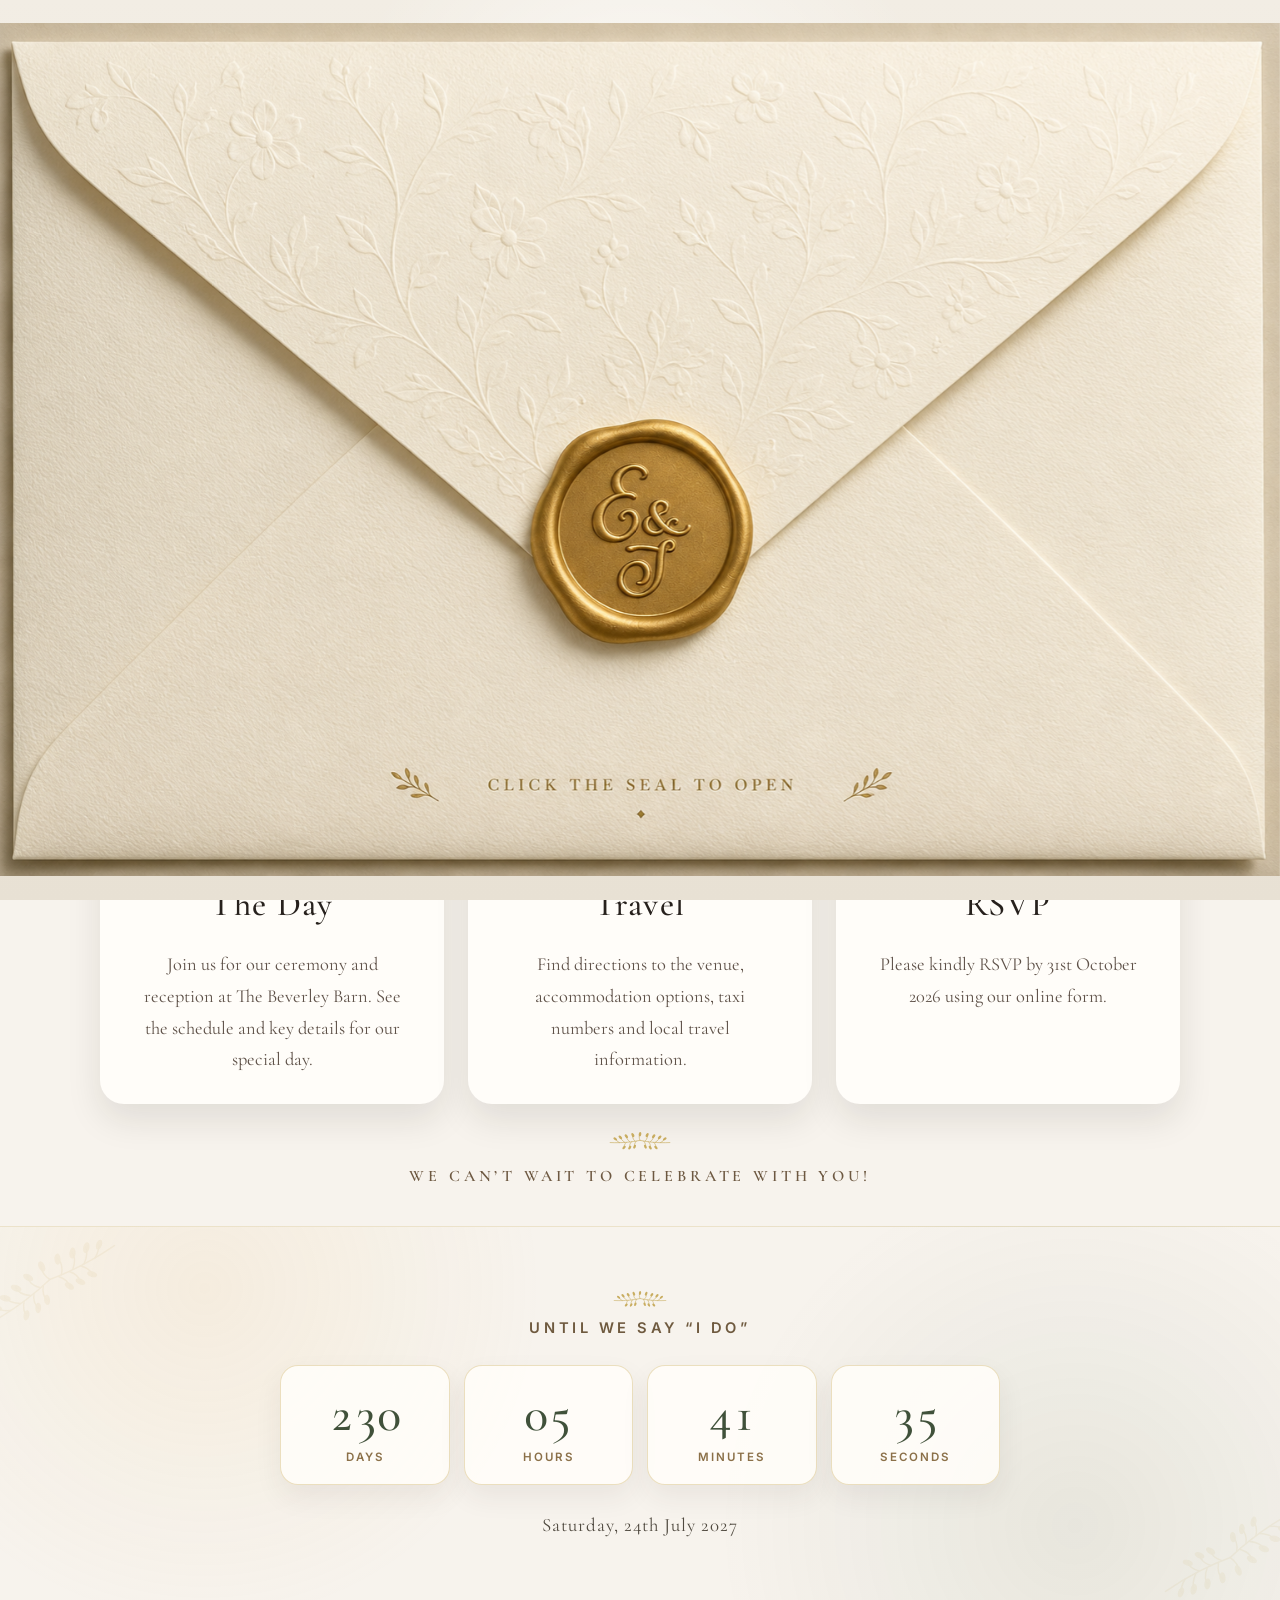
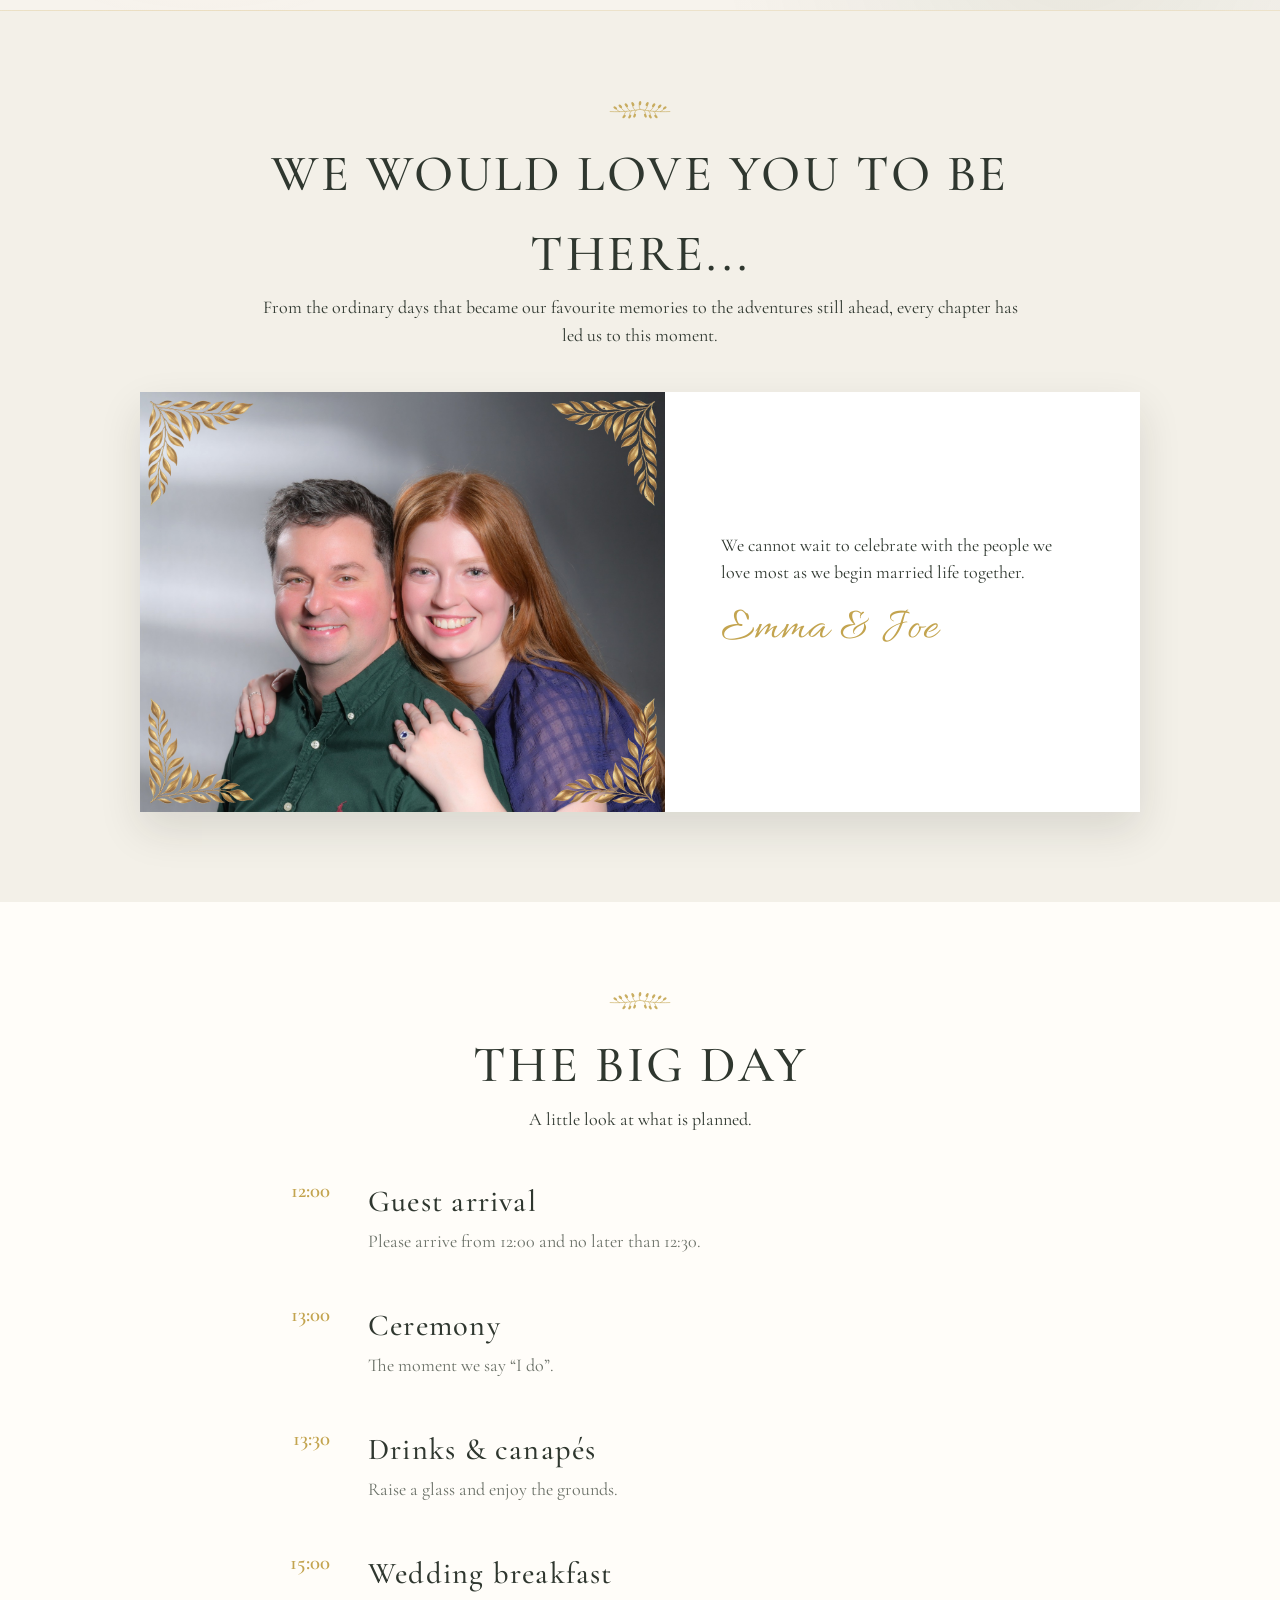
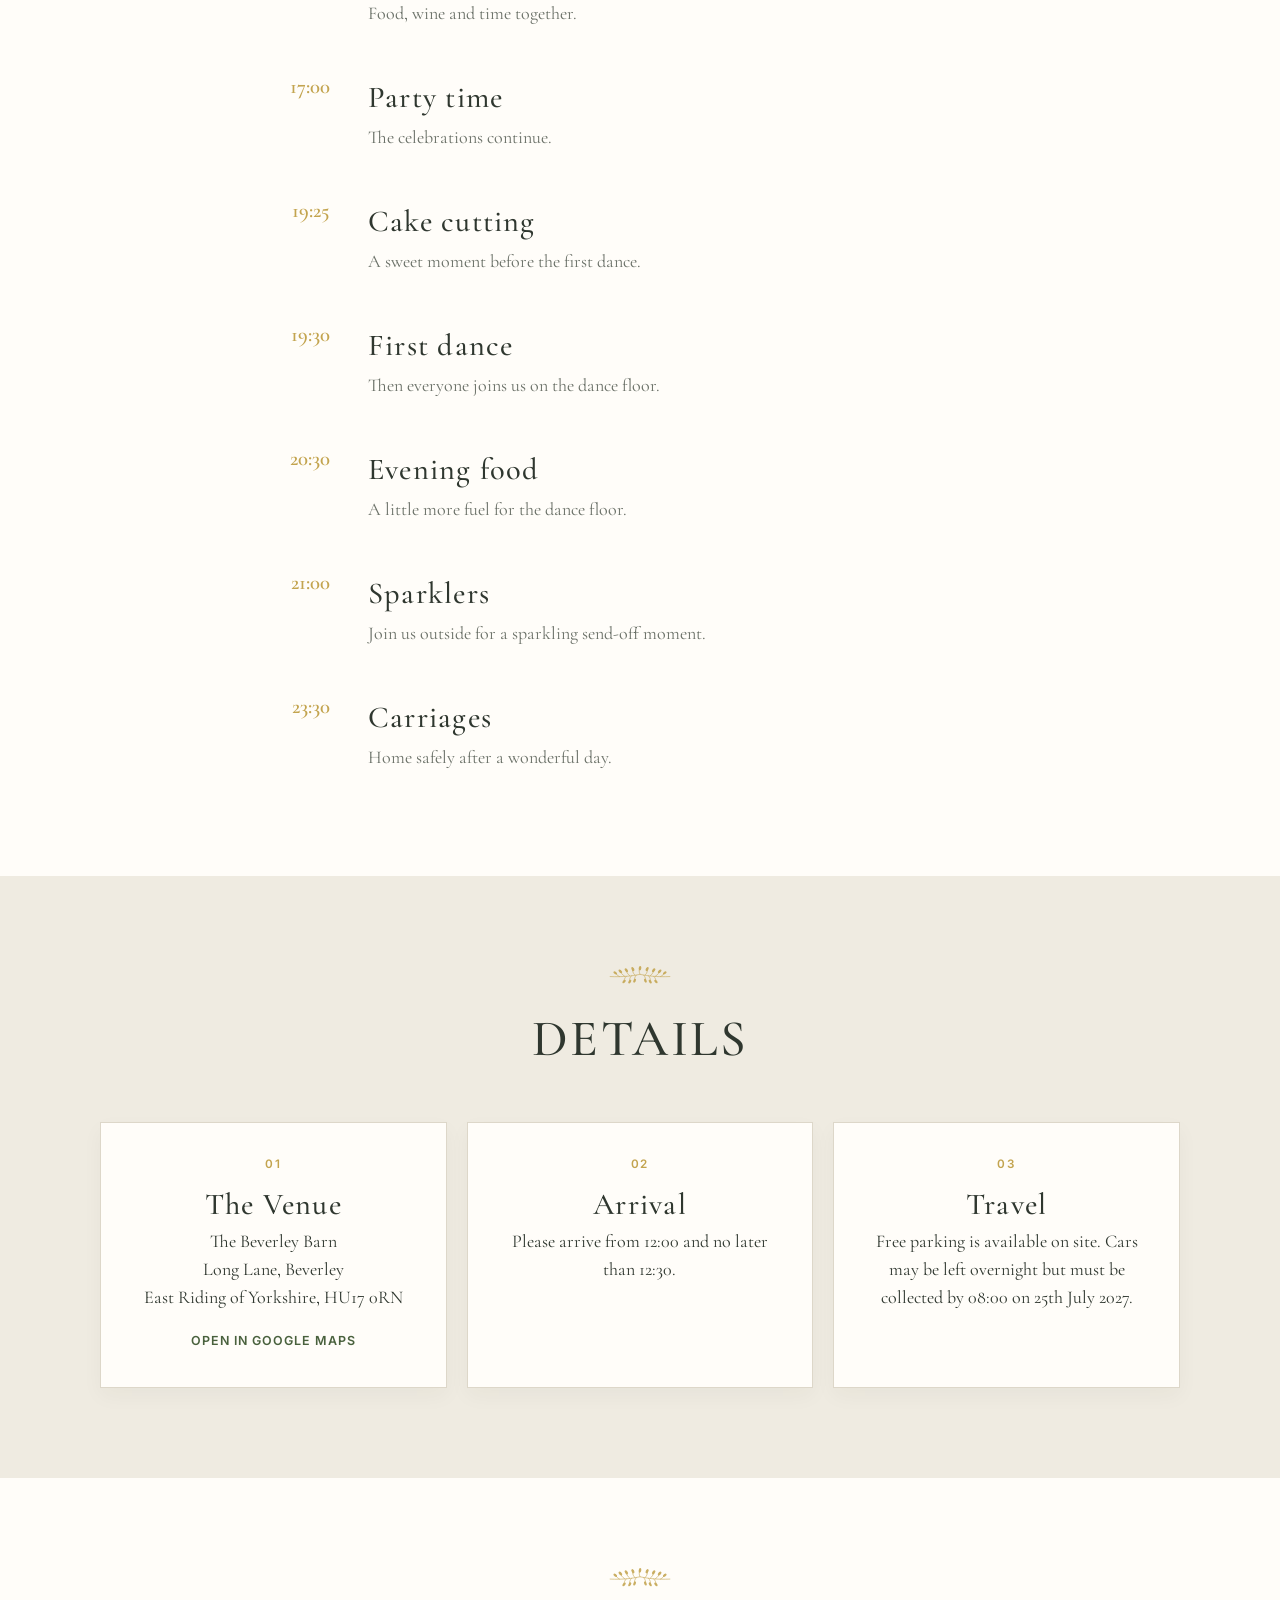
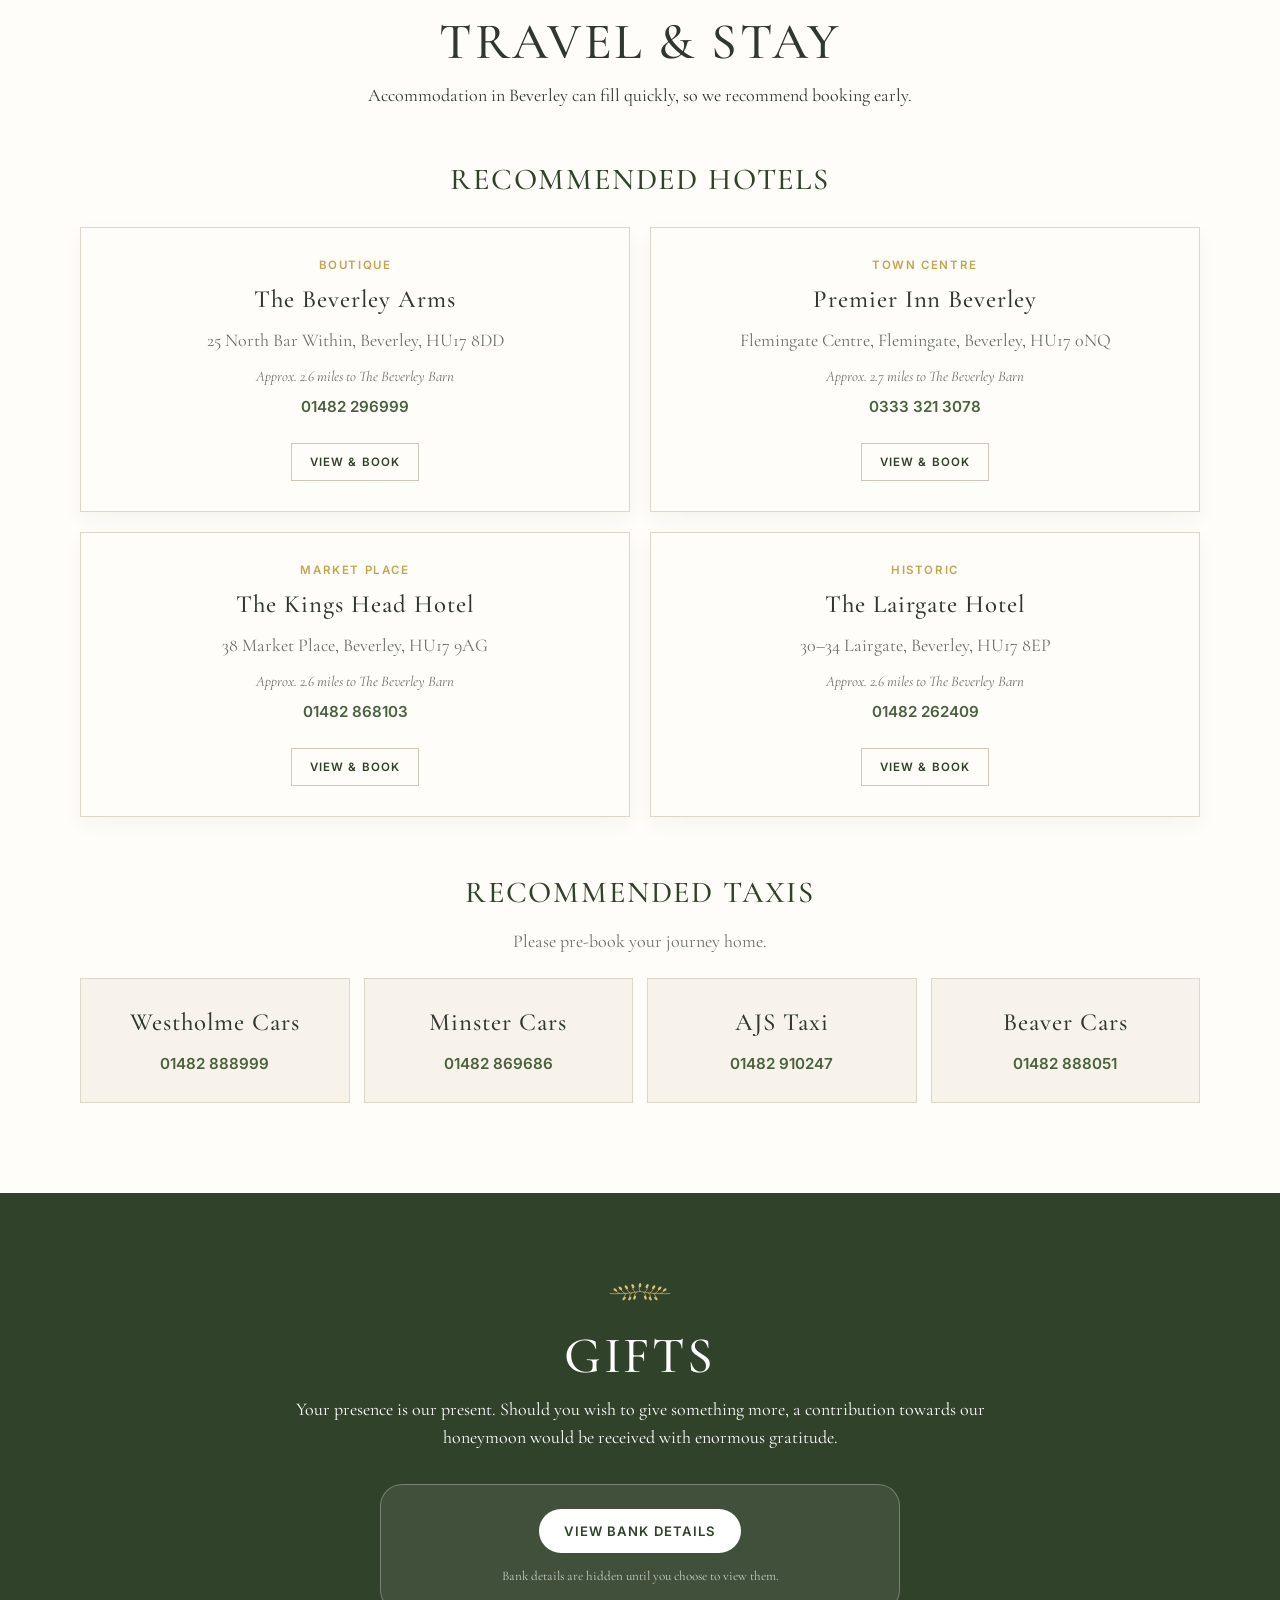
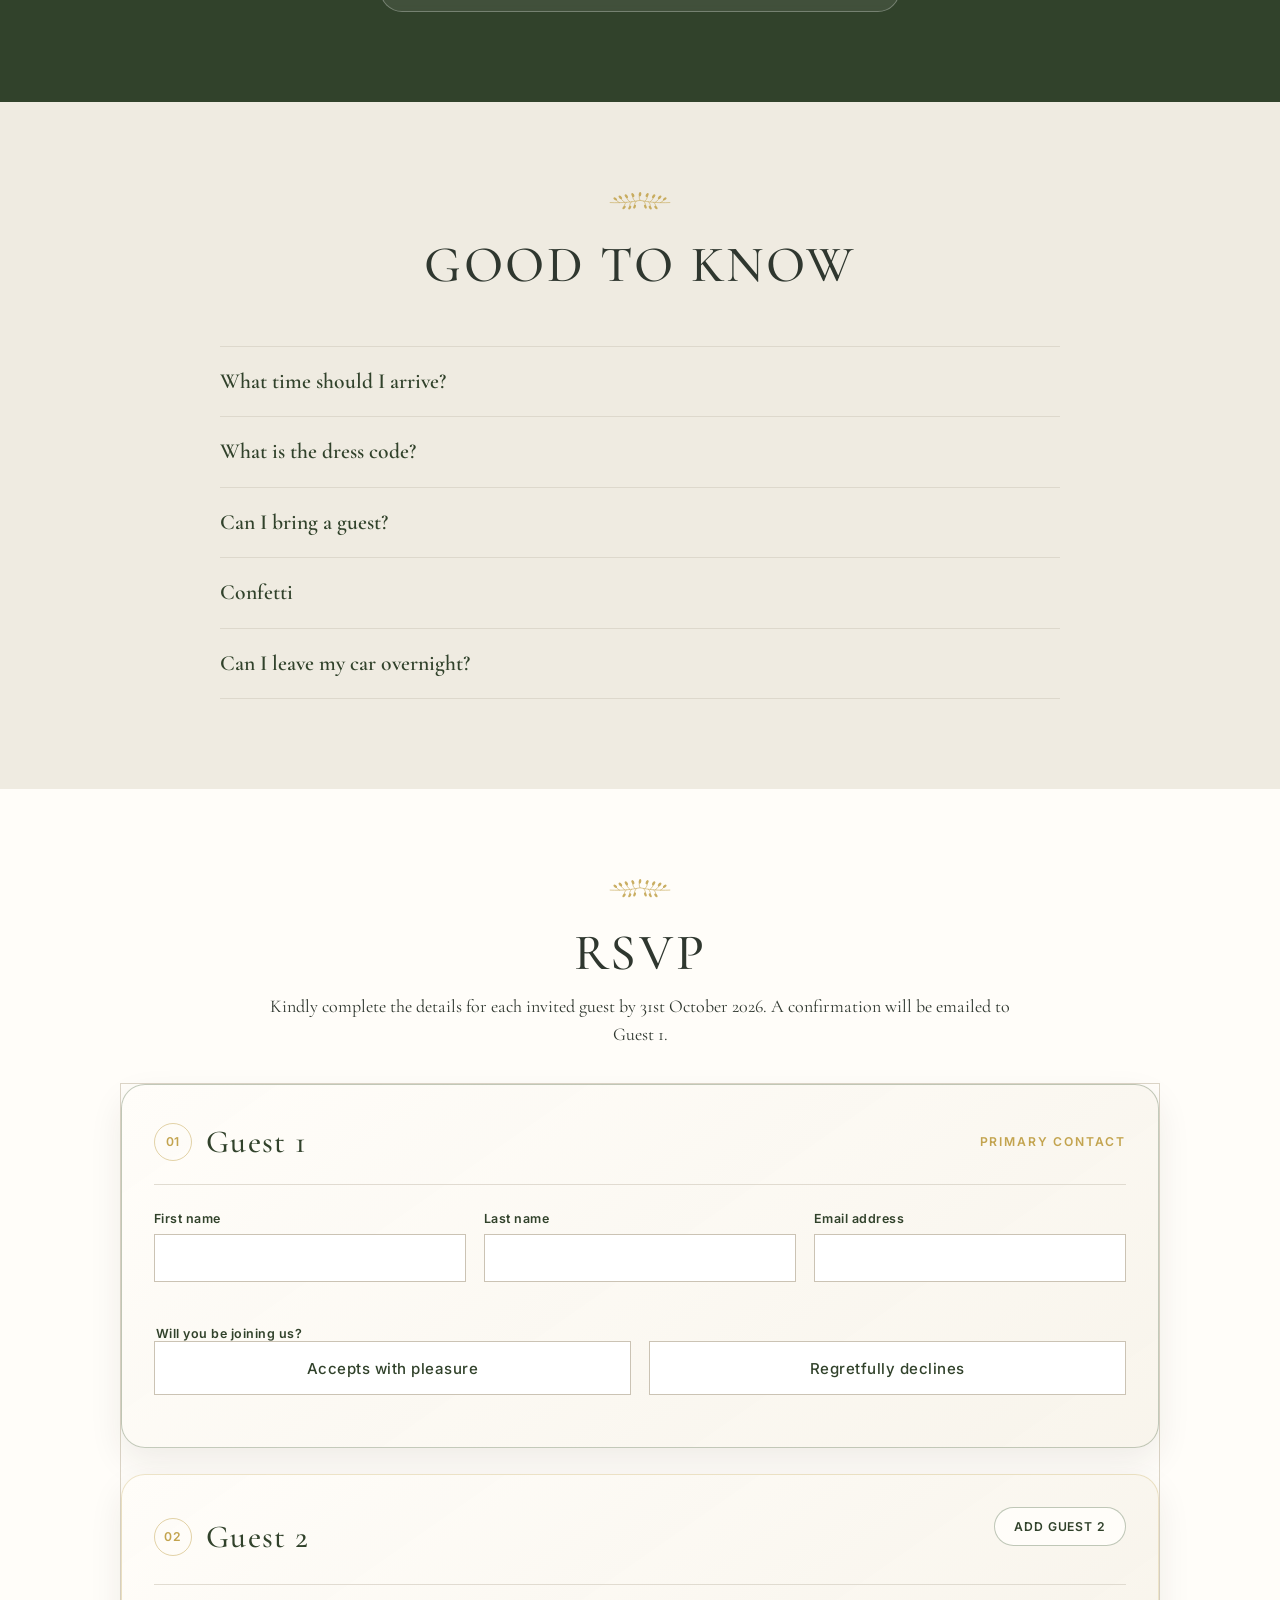
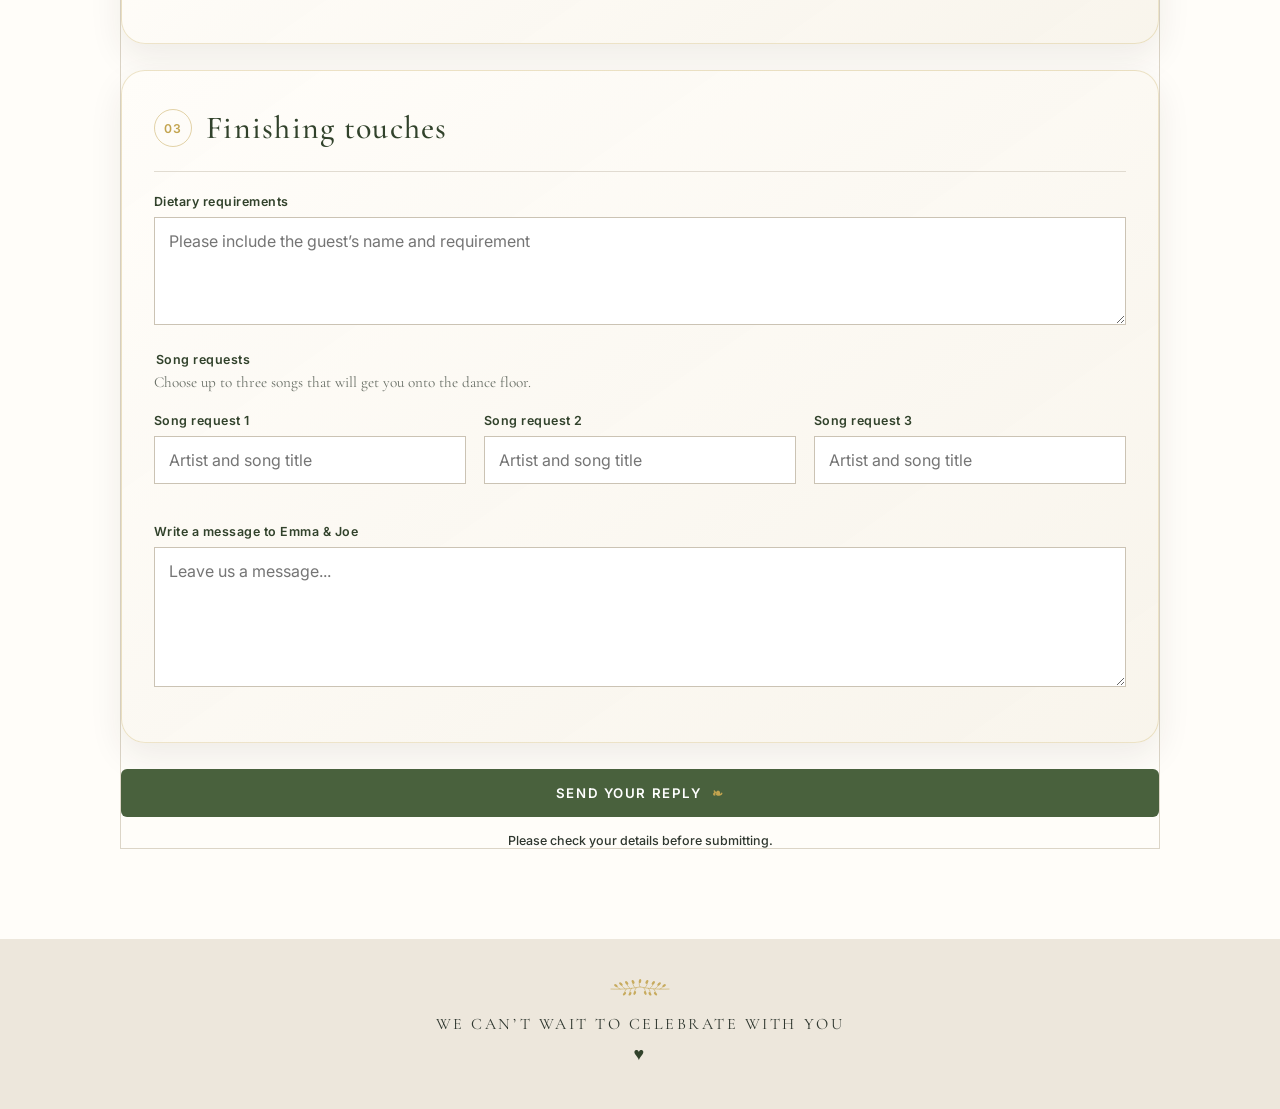
==== commit bc8b08d7: "Add files via upload" ====
--- a/index.html
+++ b/index.html
@@ -13,7 +13,7 @@
 <style>
 .drinks-course .menu-options{grid-template-columns:repeat(4,minmax(0,1fr));gap:8px}
 .drinks-course .menu-options label{min-height:auto;padding:9px 6px}
-.drinks-course .menu-options span{font-size:.72rem;line-height:1.2}
+.drinks-course .menu-options span{line-height:1.2}
 @media(max-width:700px){.drinks-course .menu-options{grid-template-columns:repeat(2,minmax(0,1fr))}}
 @media(max-width:420px){.drinks-course .menu-options{grid-template-columns:1fr}}
 </style>
@@ -501,6 +501,6 @@
   </div>
 
   <script src="config.js"></script>
-  <script src="script.js?v=547"></script>
+  <script src="script.js?v=548"></script>
 </body>
 </html>
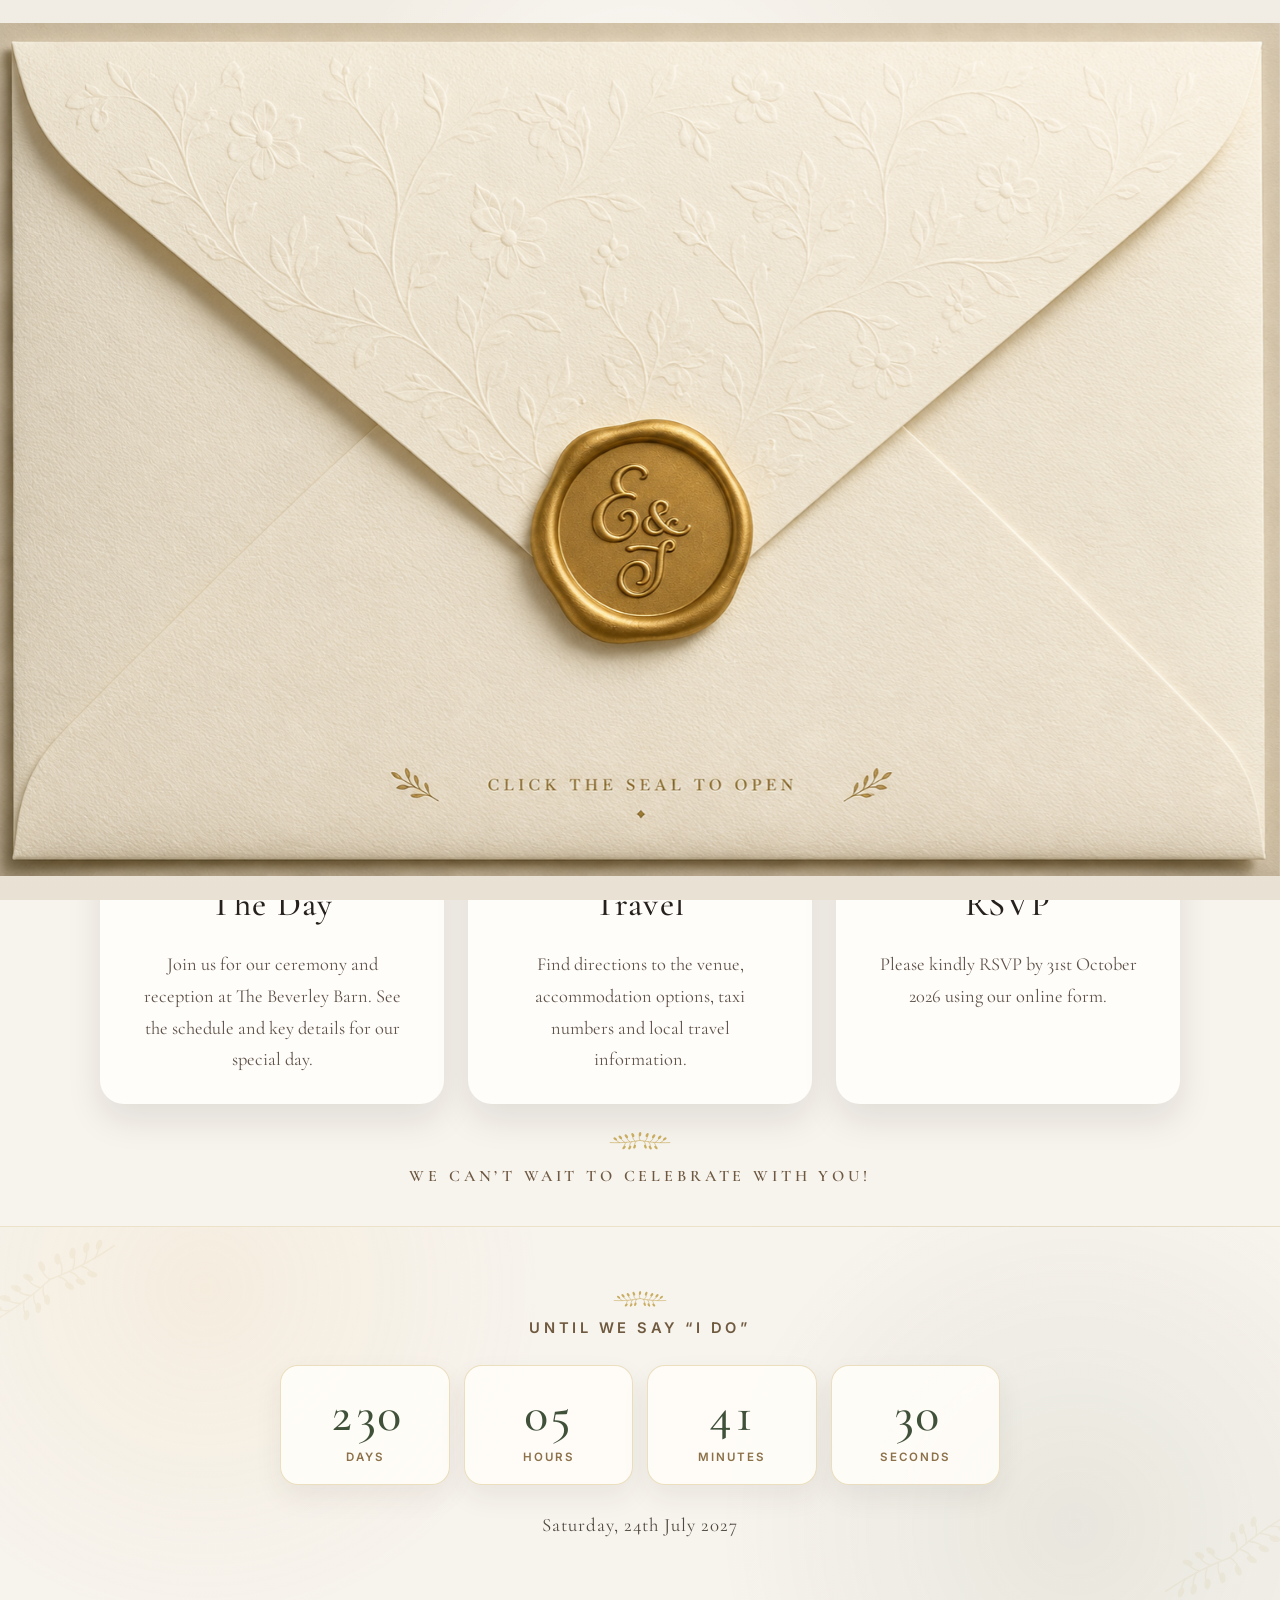
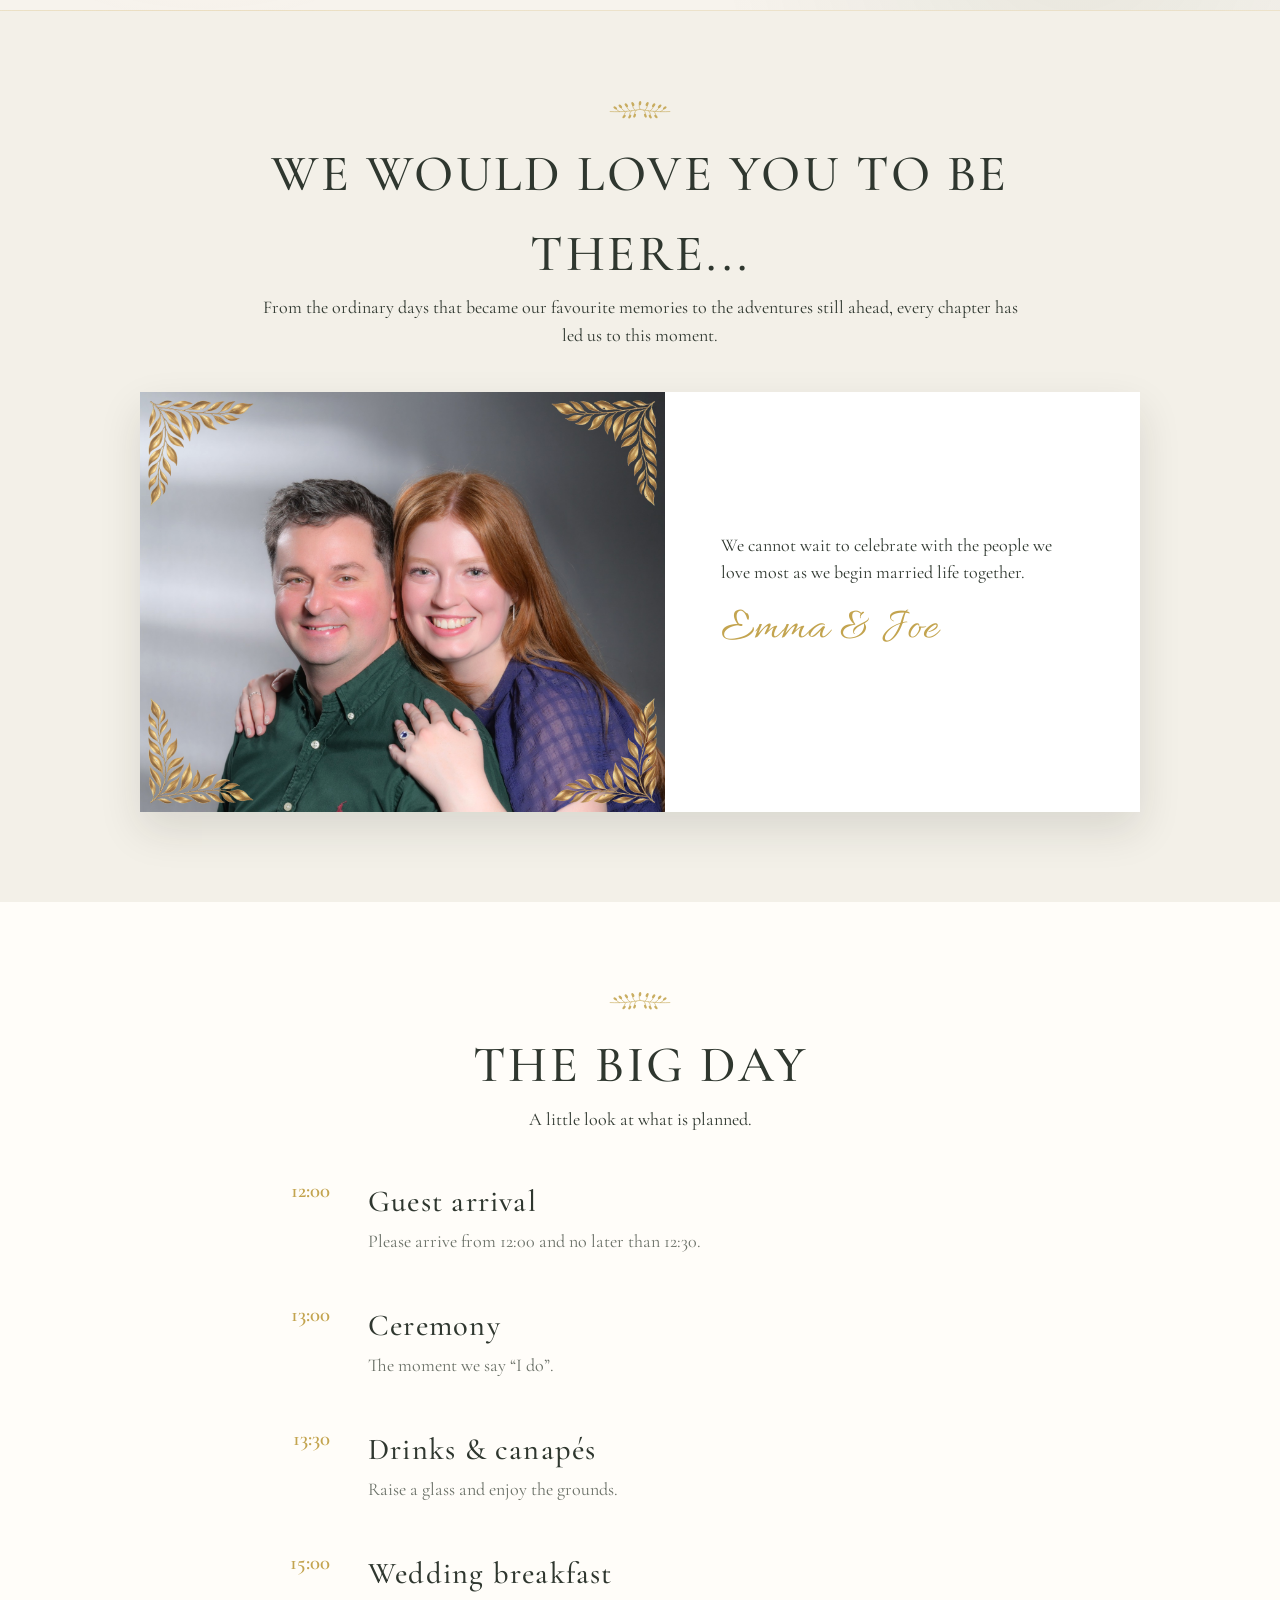
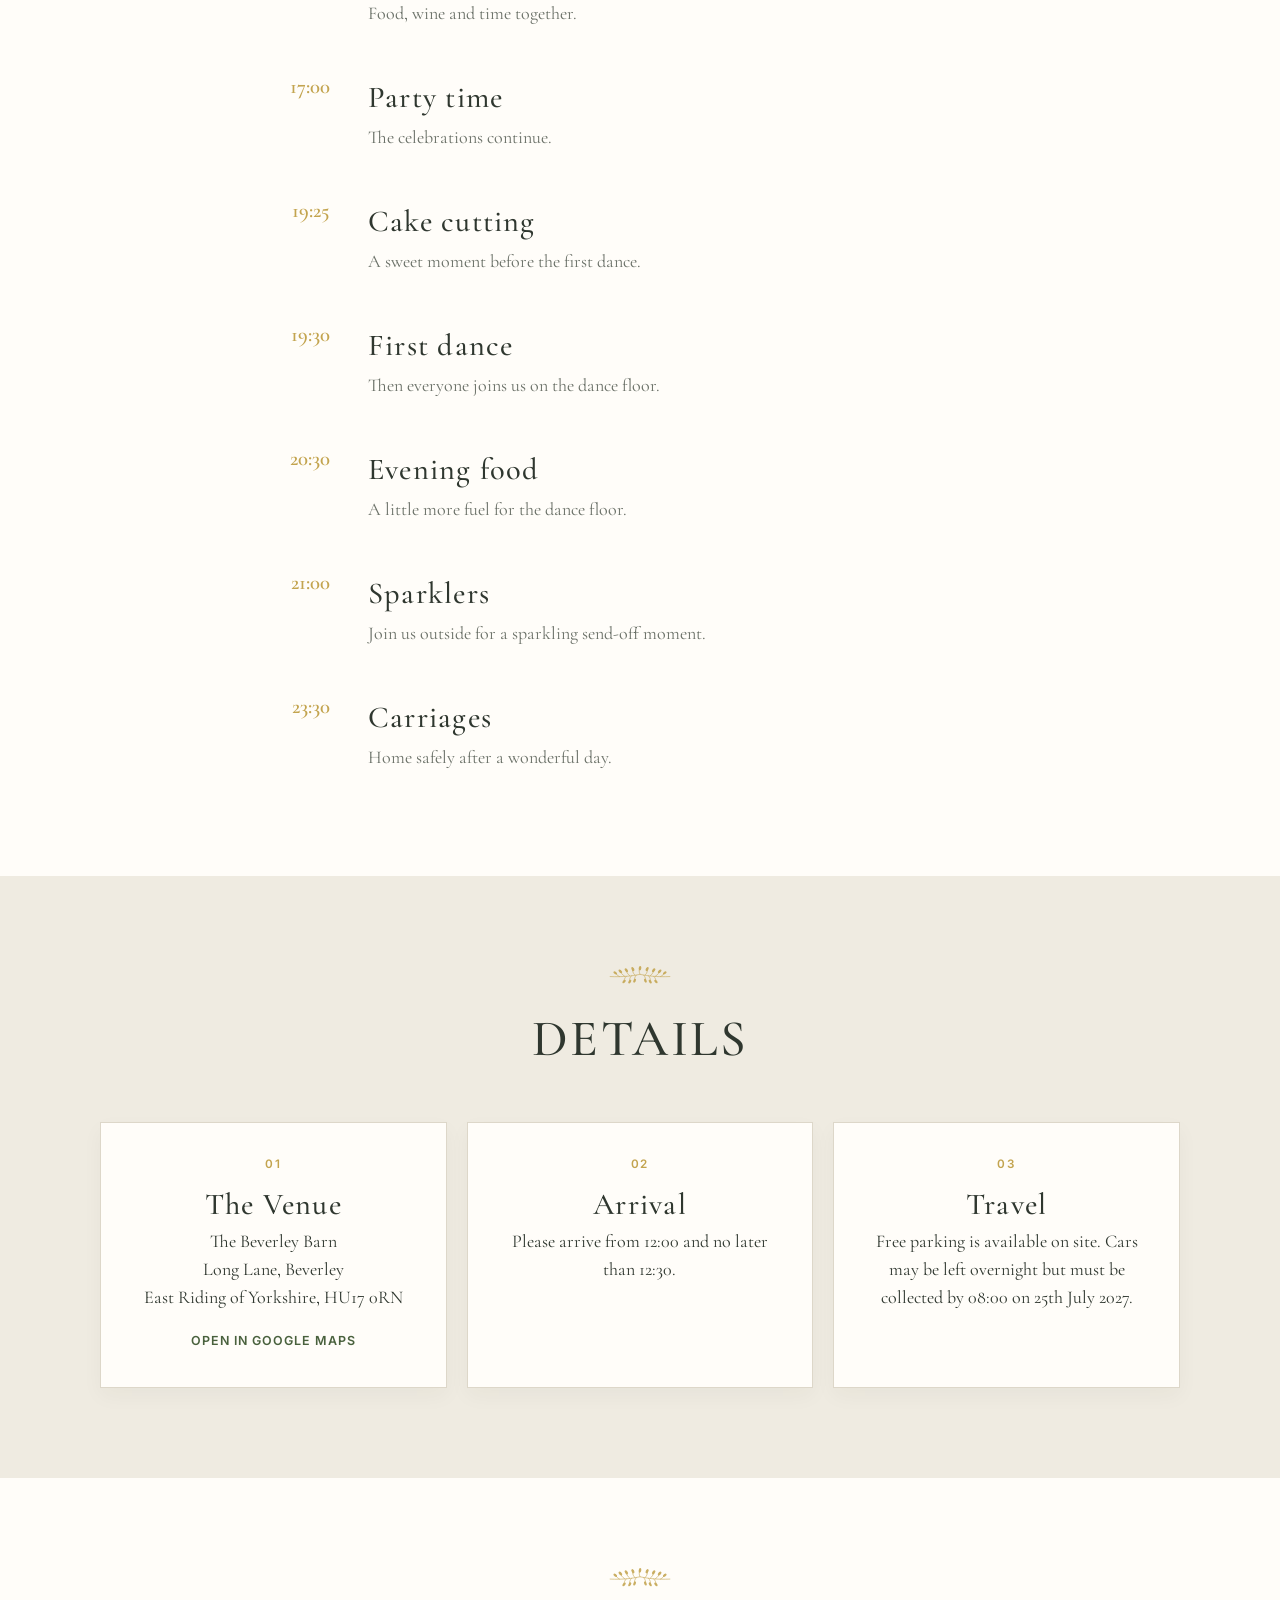
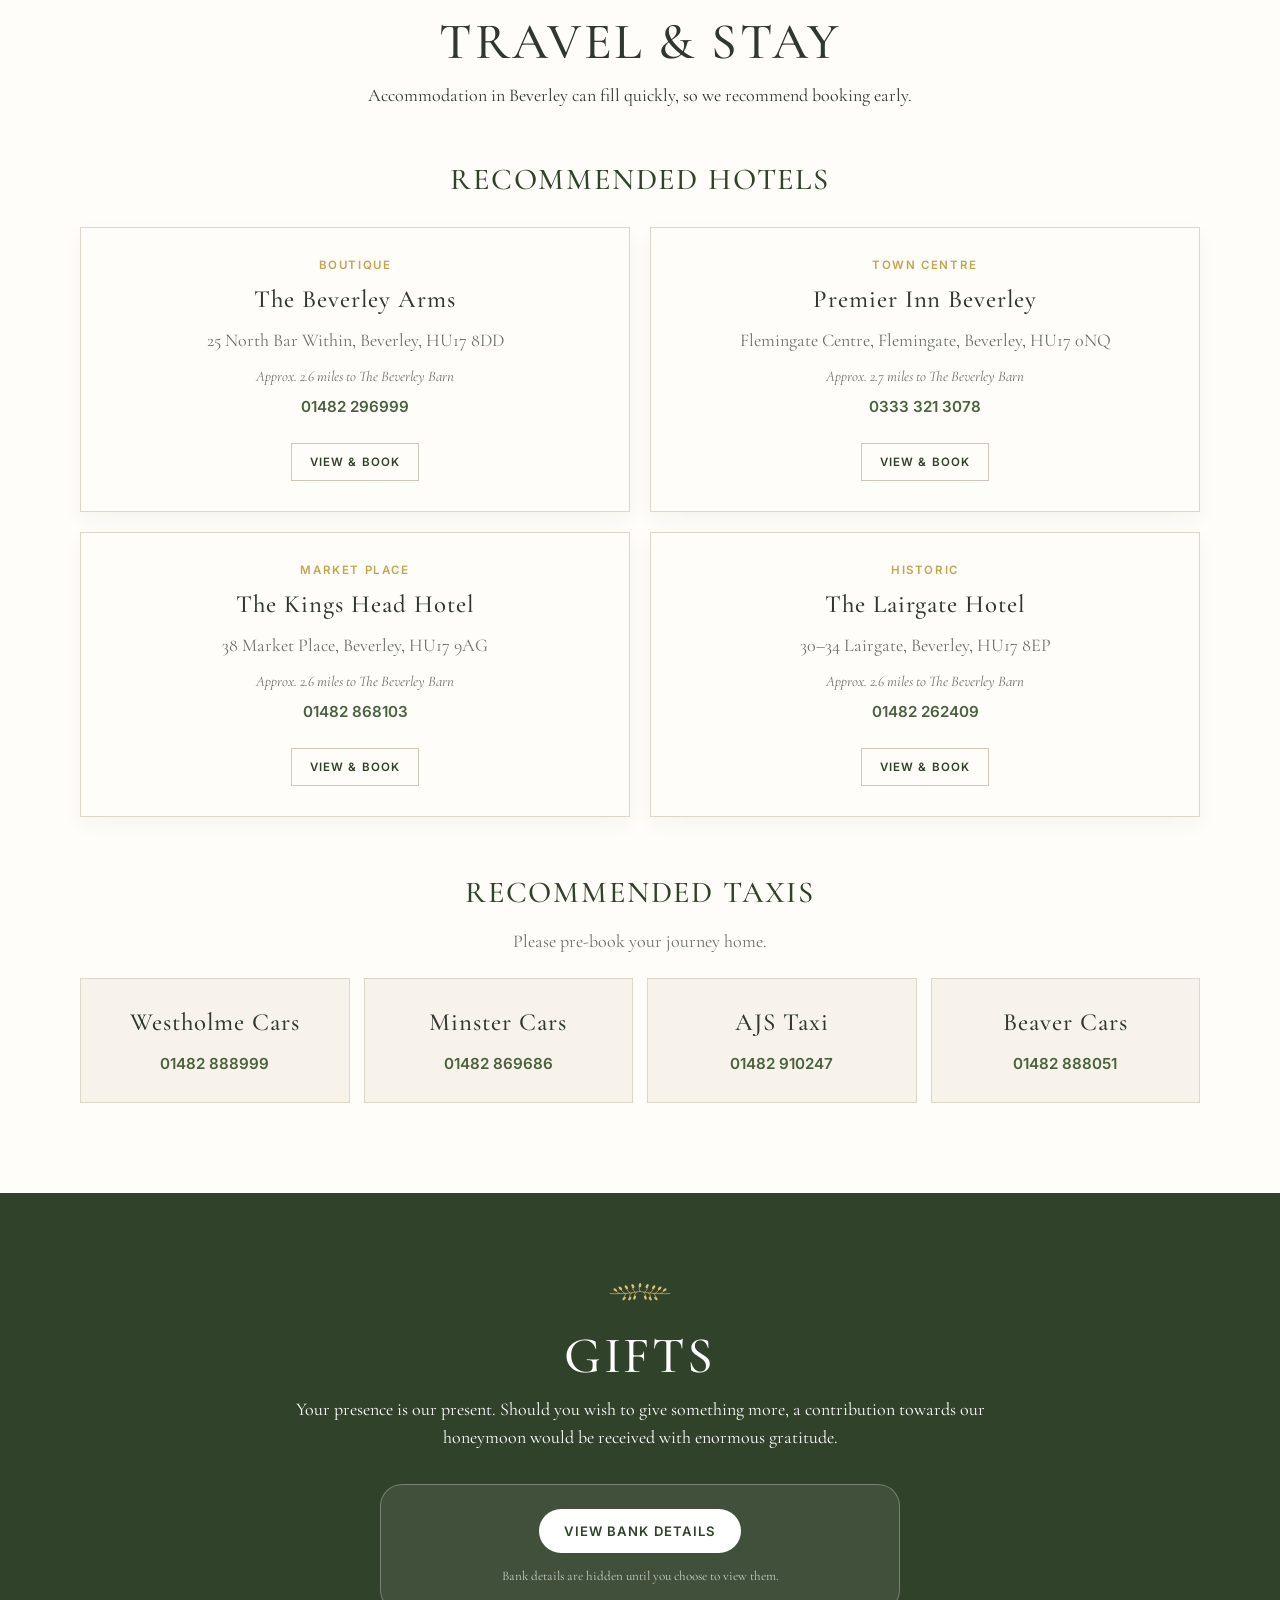
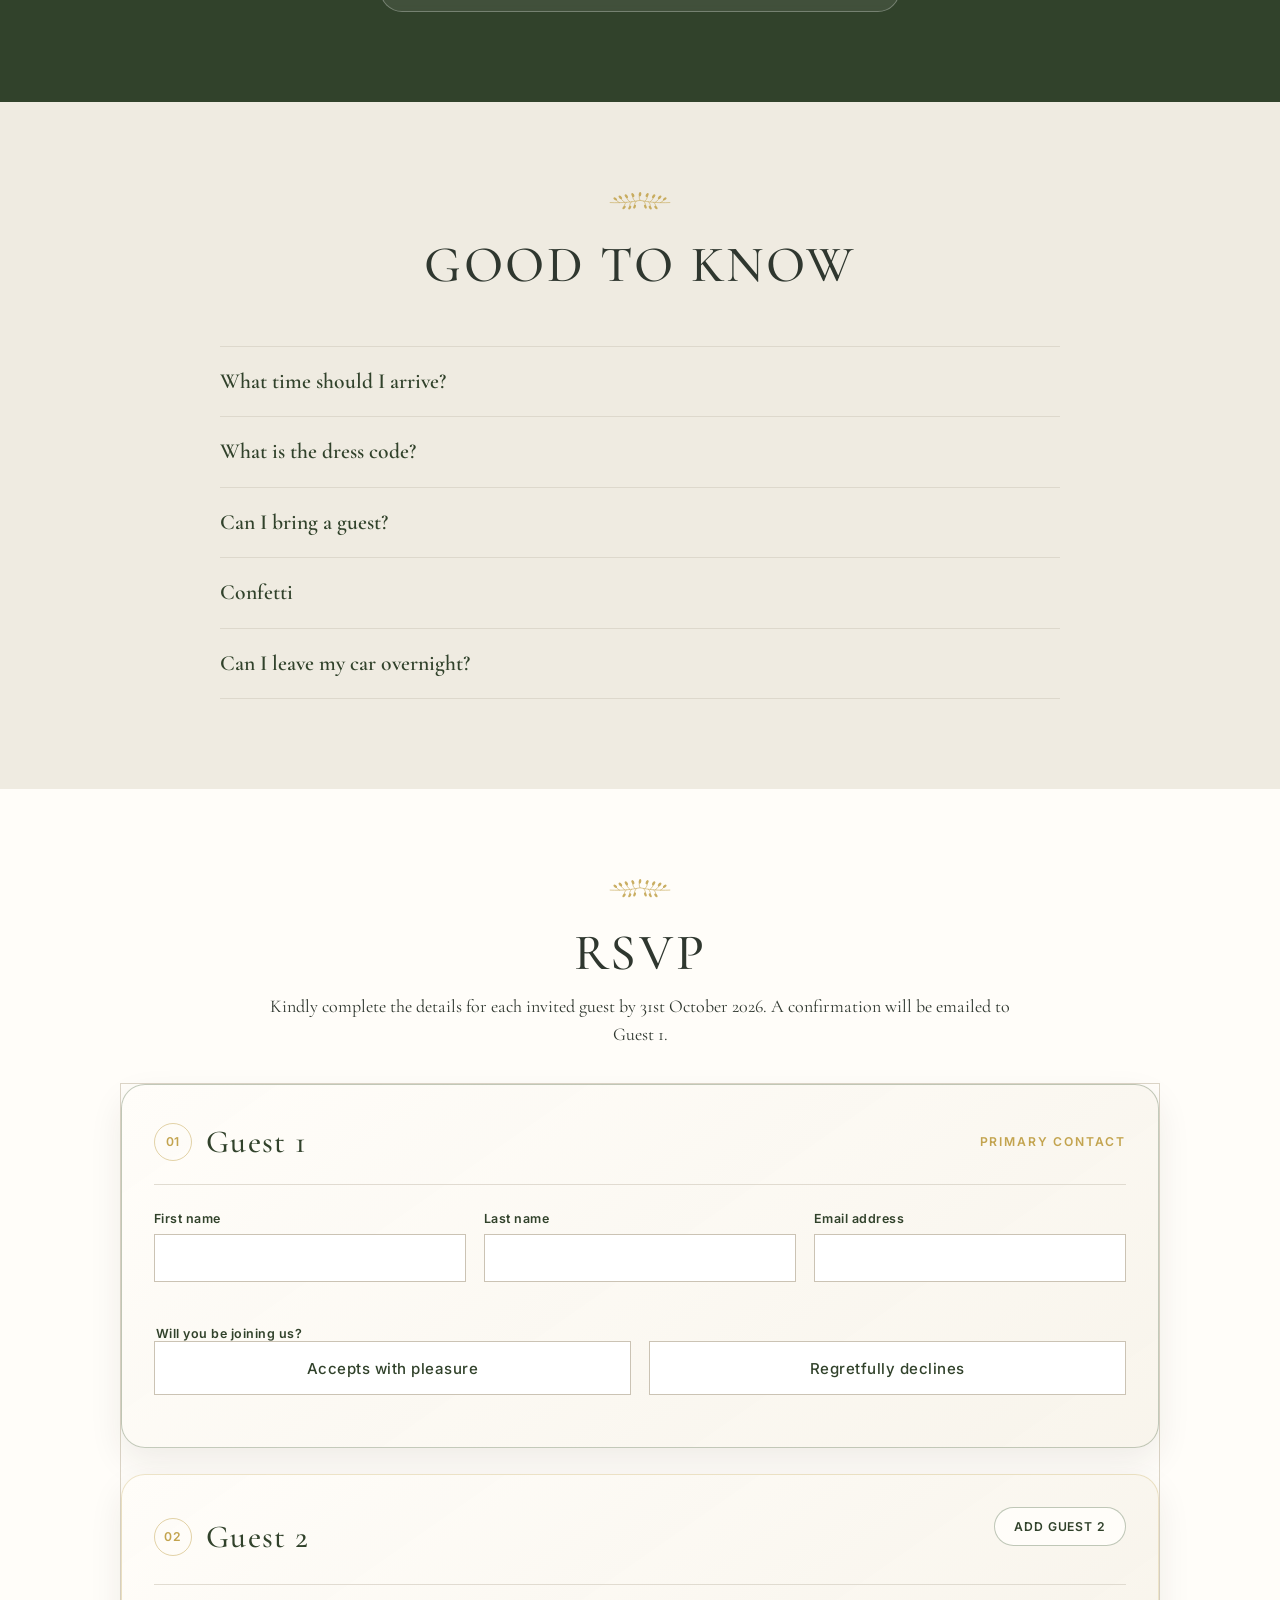
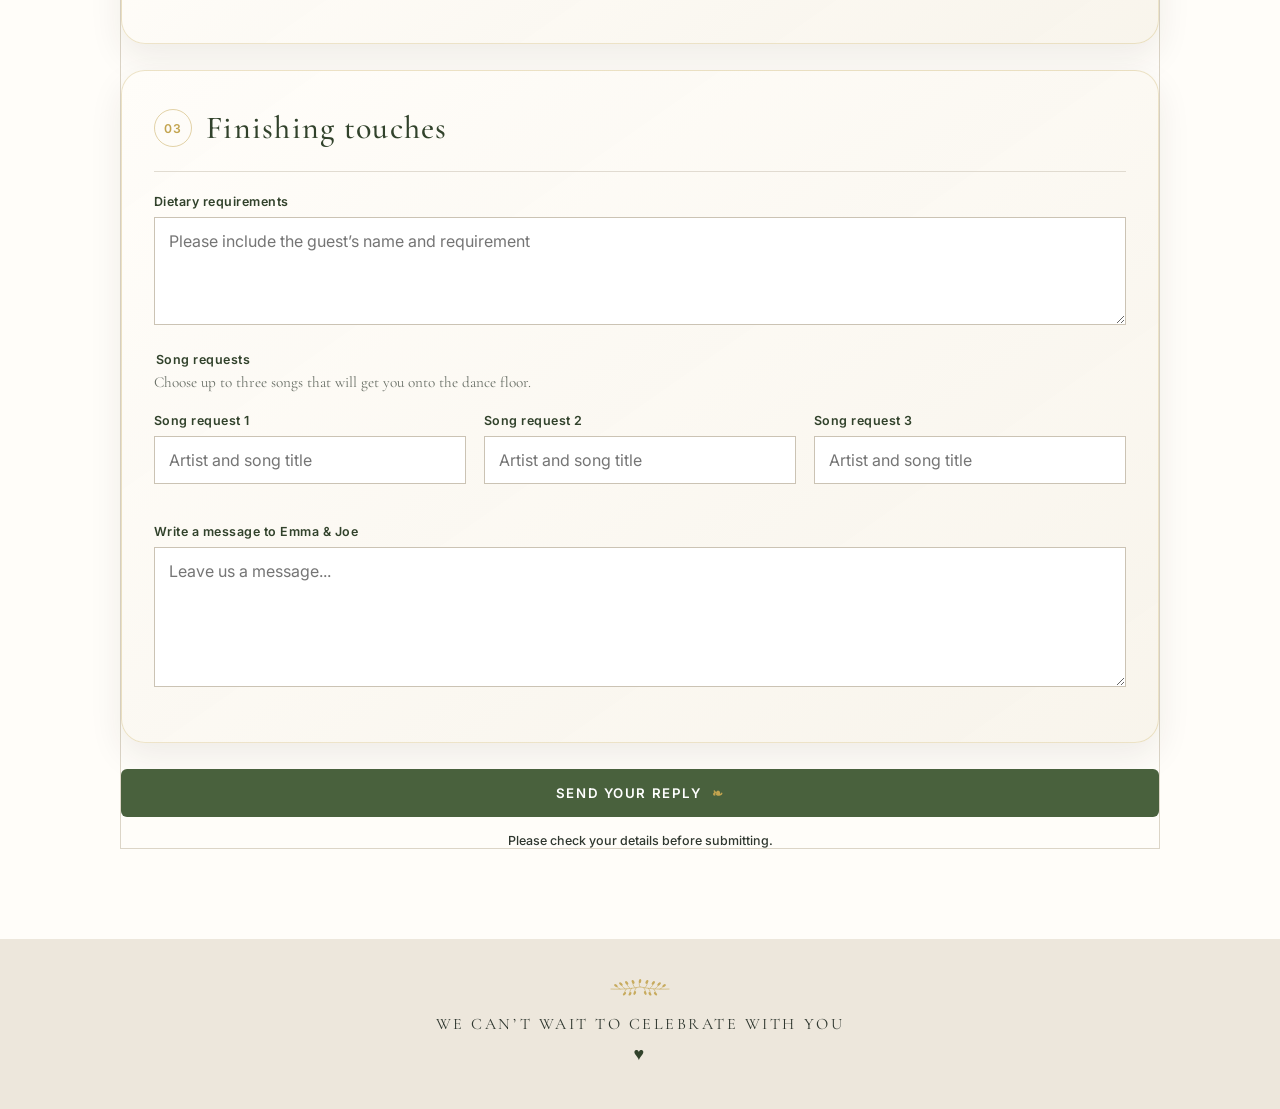
==== commit e808d6cb: "Add files via upload" ====
--- a/index.html
+++ b/index.html
@@ -433,7 +433,7 @@
                 <legend>Starter</legend>
                 <div class="menu-options">
                   <label><input type="radio" name="guest2Starter" value="Ham Hock Terrine with Crostini, Rocket & Piccalilli" disabled><span>Ham Hock Terrine<small>With crostini, rocket &amp; piccalilli</small></span></label>
-                  <label><input type="radio" name="guest2Starter" value="Smoked Salmon with Cream Cheese, King Prawns, Chives & Lemon Oil" disabled><span>Smoked Salmon<small>With cream cheese, king prawns, chives &amp; lemon oil</small></span></label>
+                  <label><input type="radio" name="guest2Starter" value="Asparagus Wrapped In Parma Ham With Hollandaise Sauce & A Crispy Hen's Egg" disabled><span>Asparagus Wrapped In Parma Ham<small>With hollandaise sauce &amp; a crispy hen&#39;s egg</small></span></label>
                 </div>
               </fieldset>
               <fieldset class="menu-course">
@@ -501,6 +501,6 @@
   </div>
 
   <script src="config.js"></script>
-  <script src="script.js?v=548"></script>
+  <script src="script.js?v=549"></script>
 </body>
 </html>
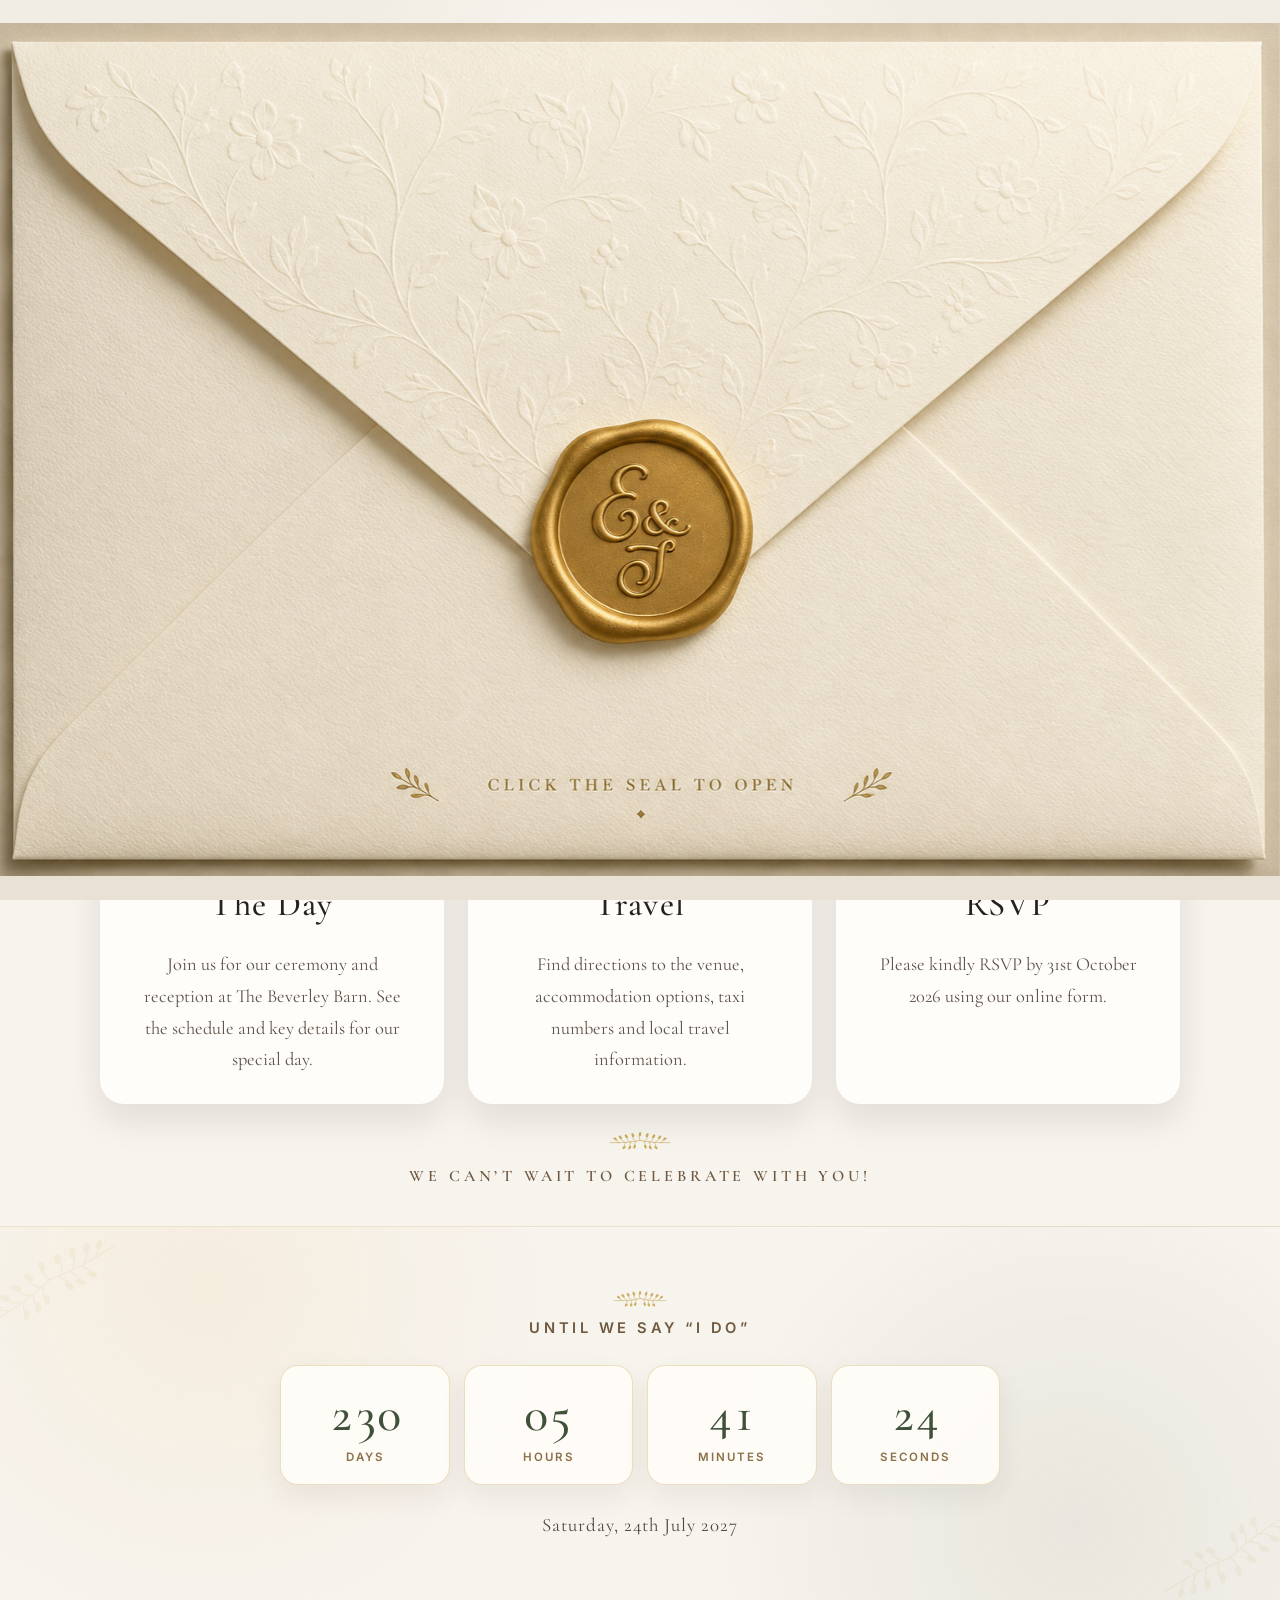
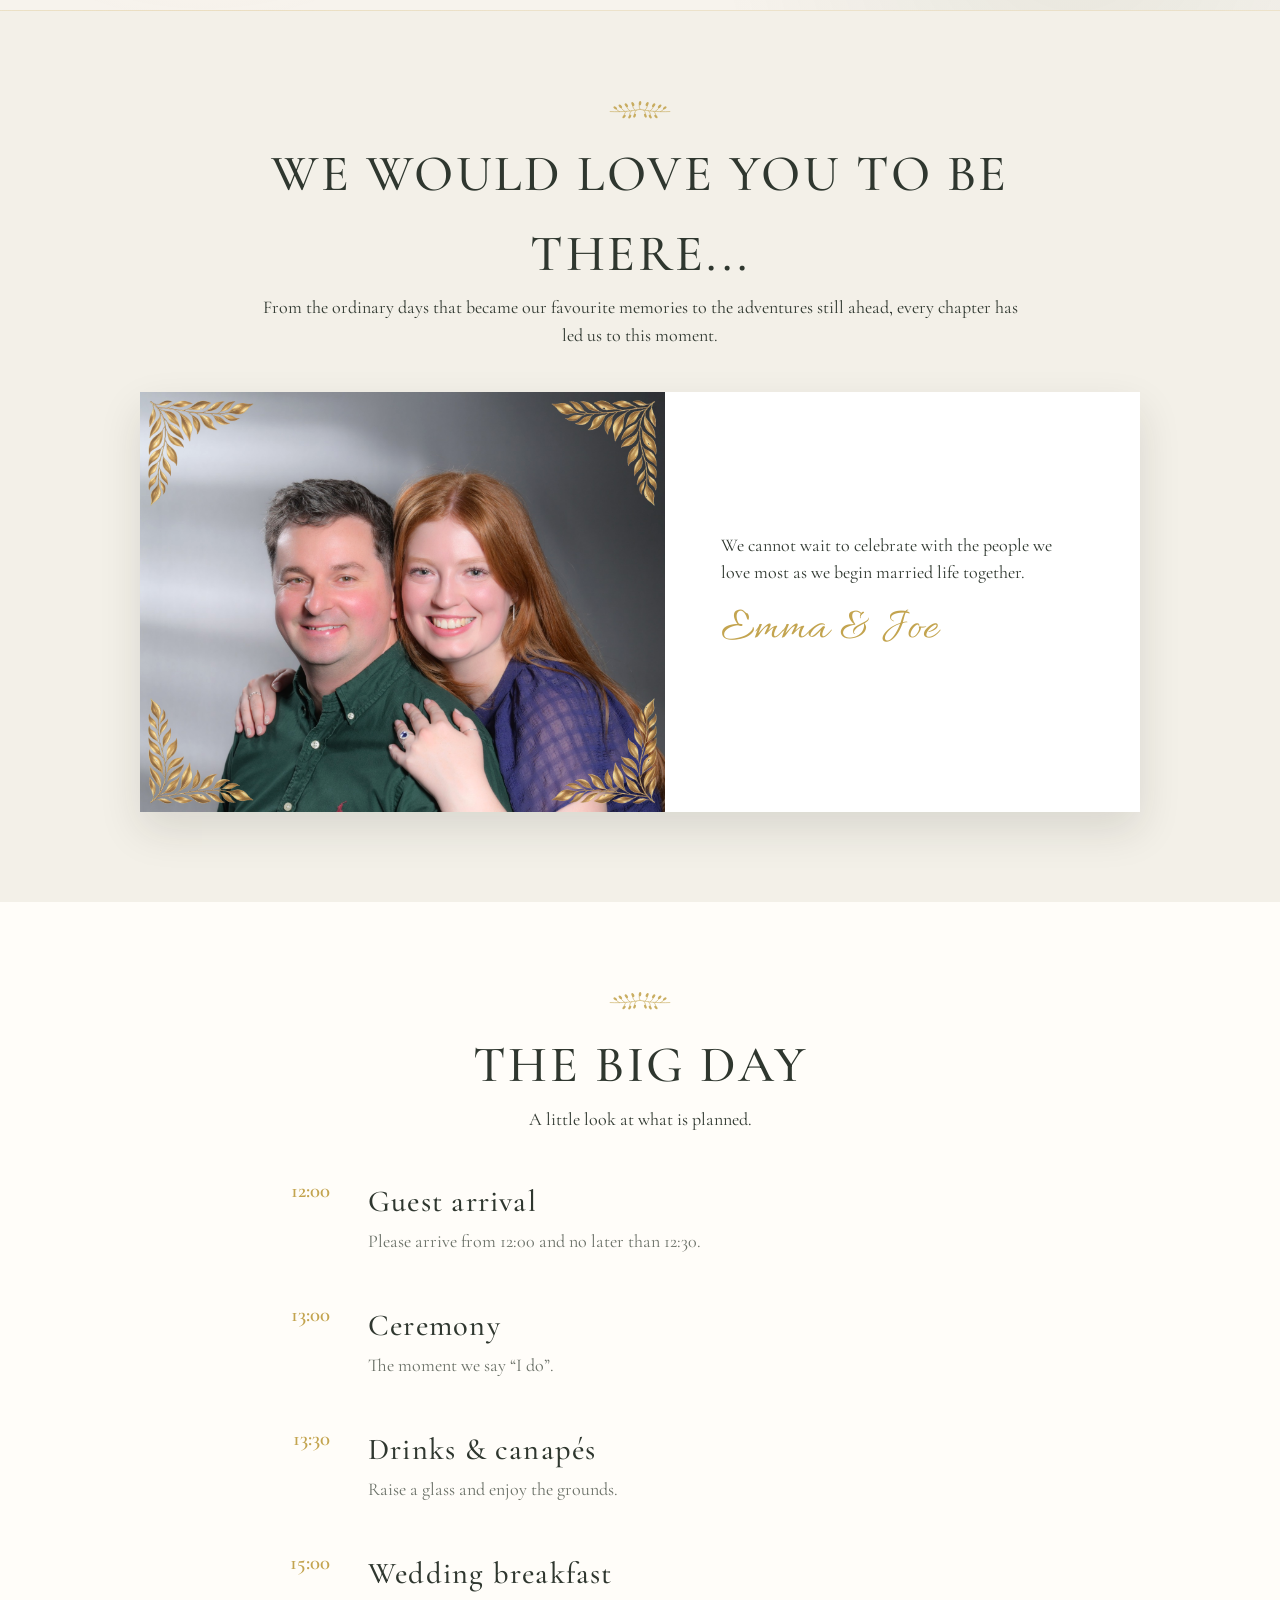
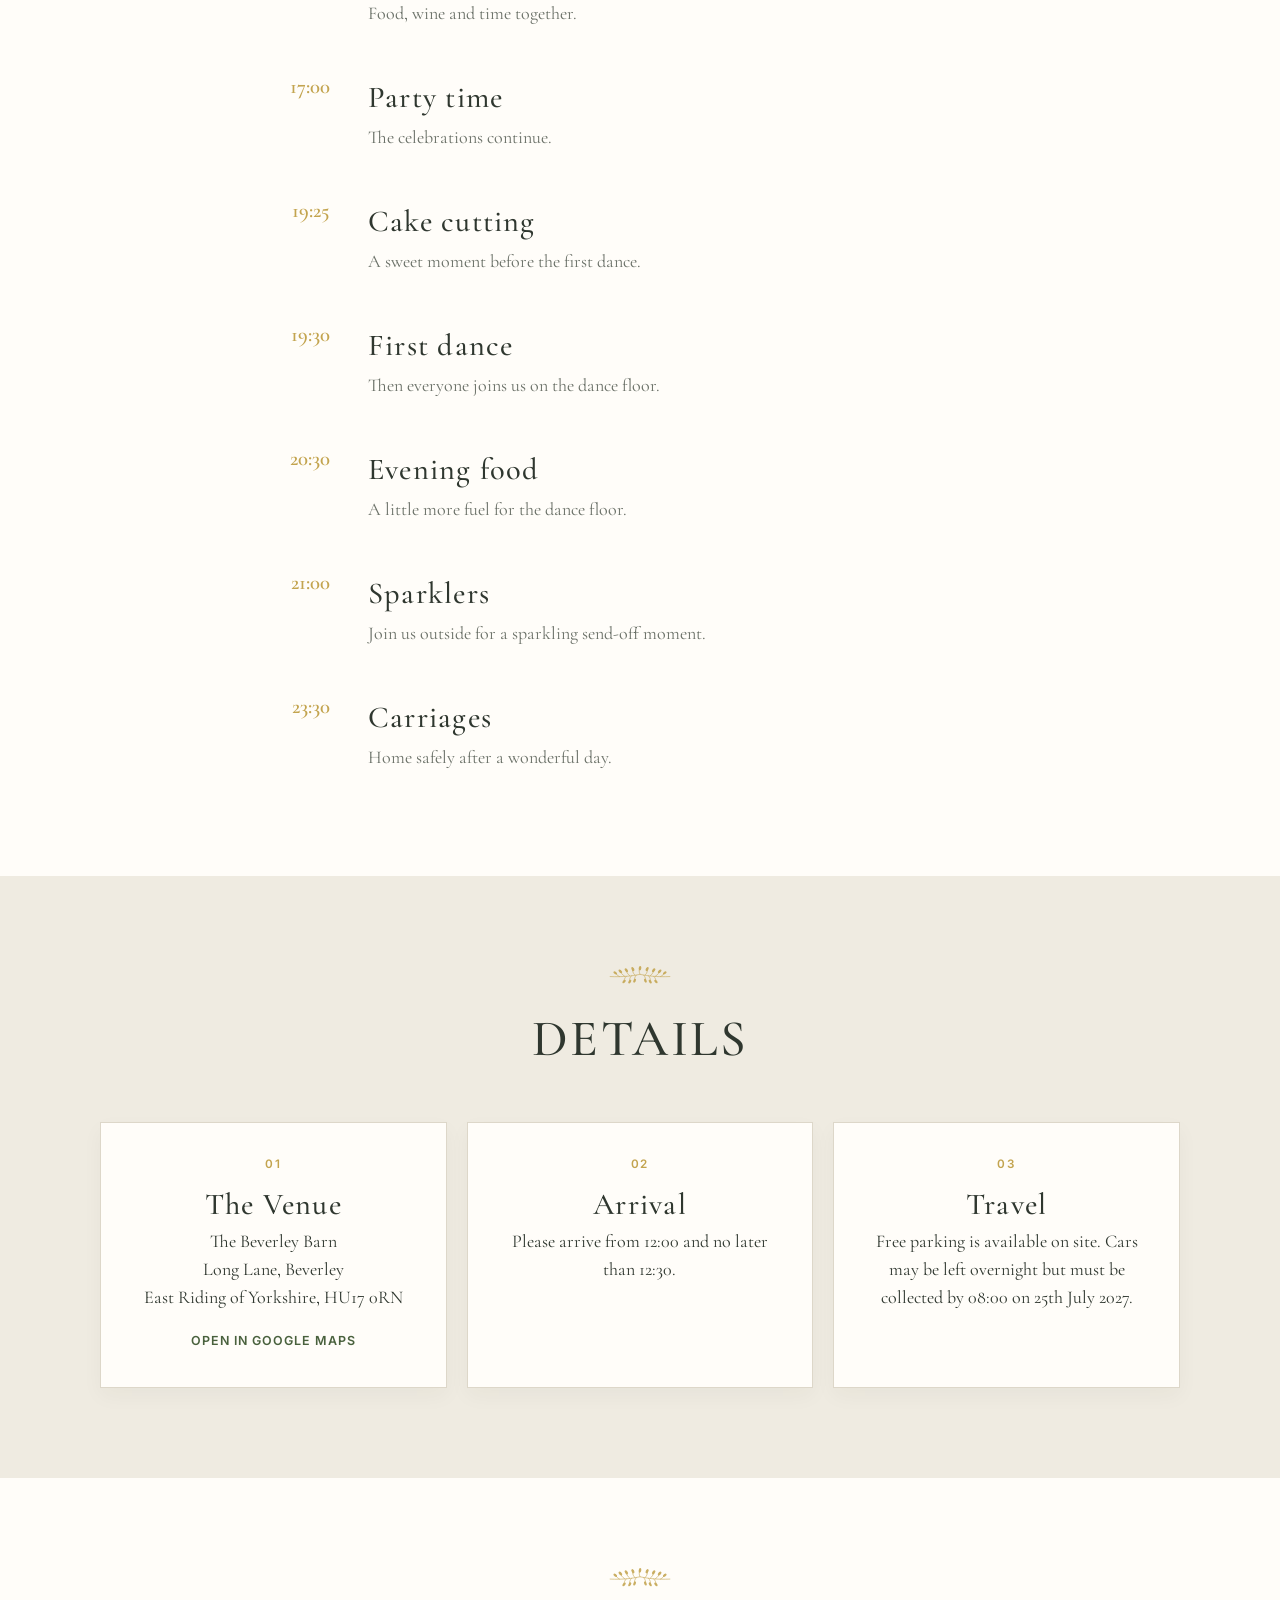
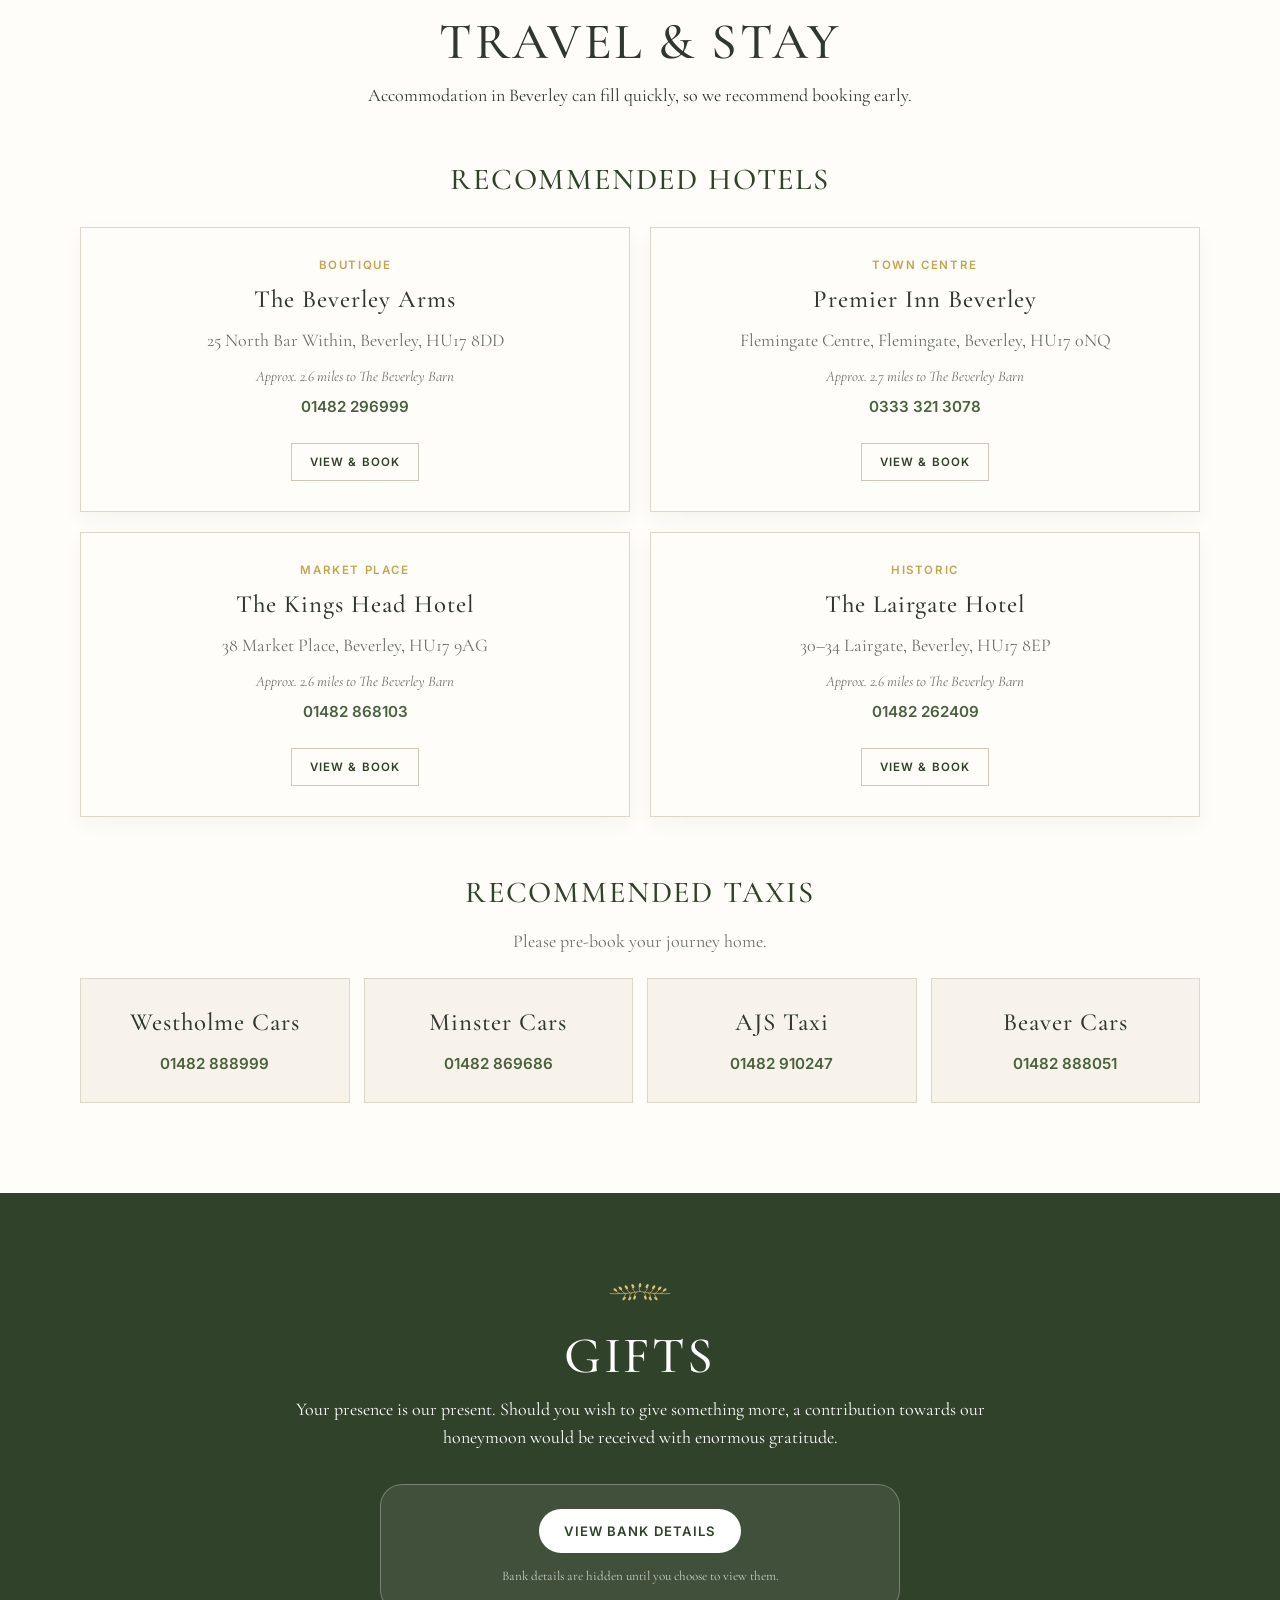
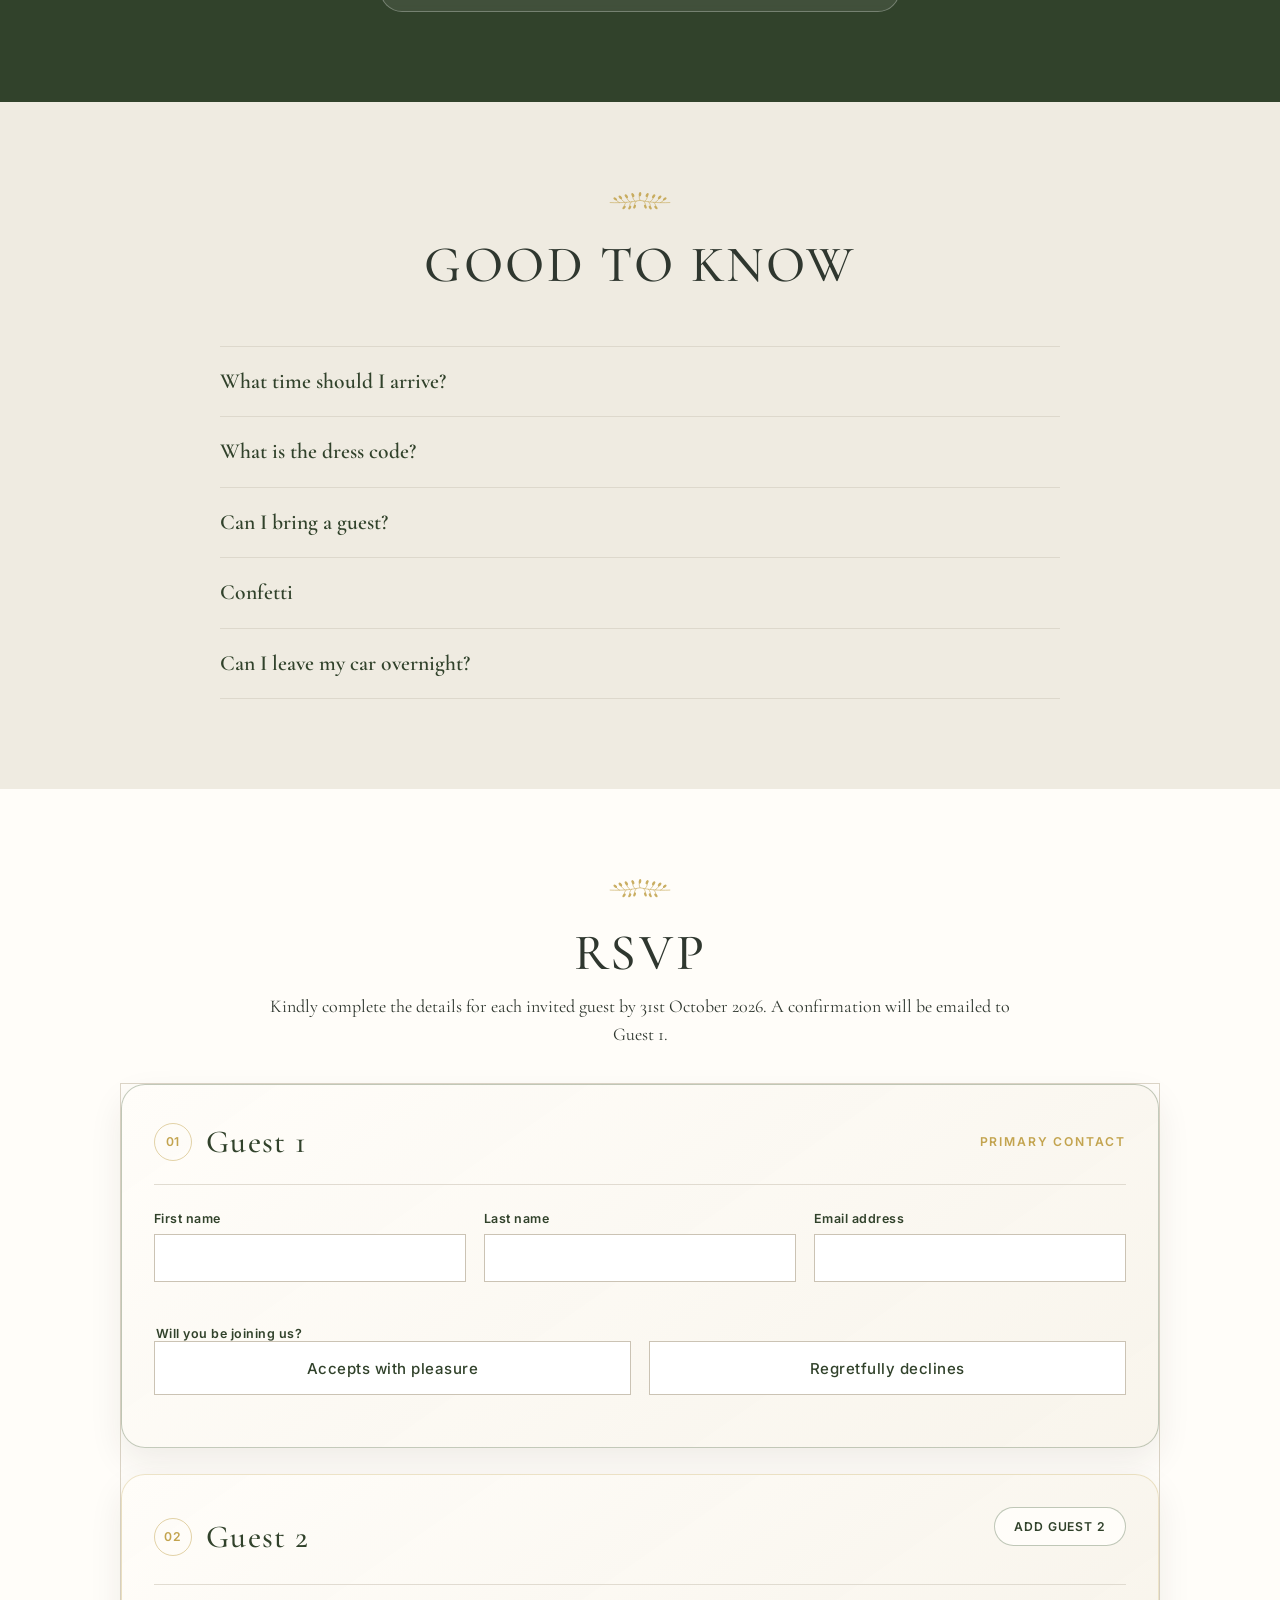
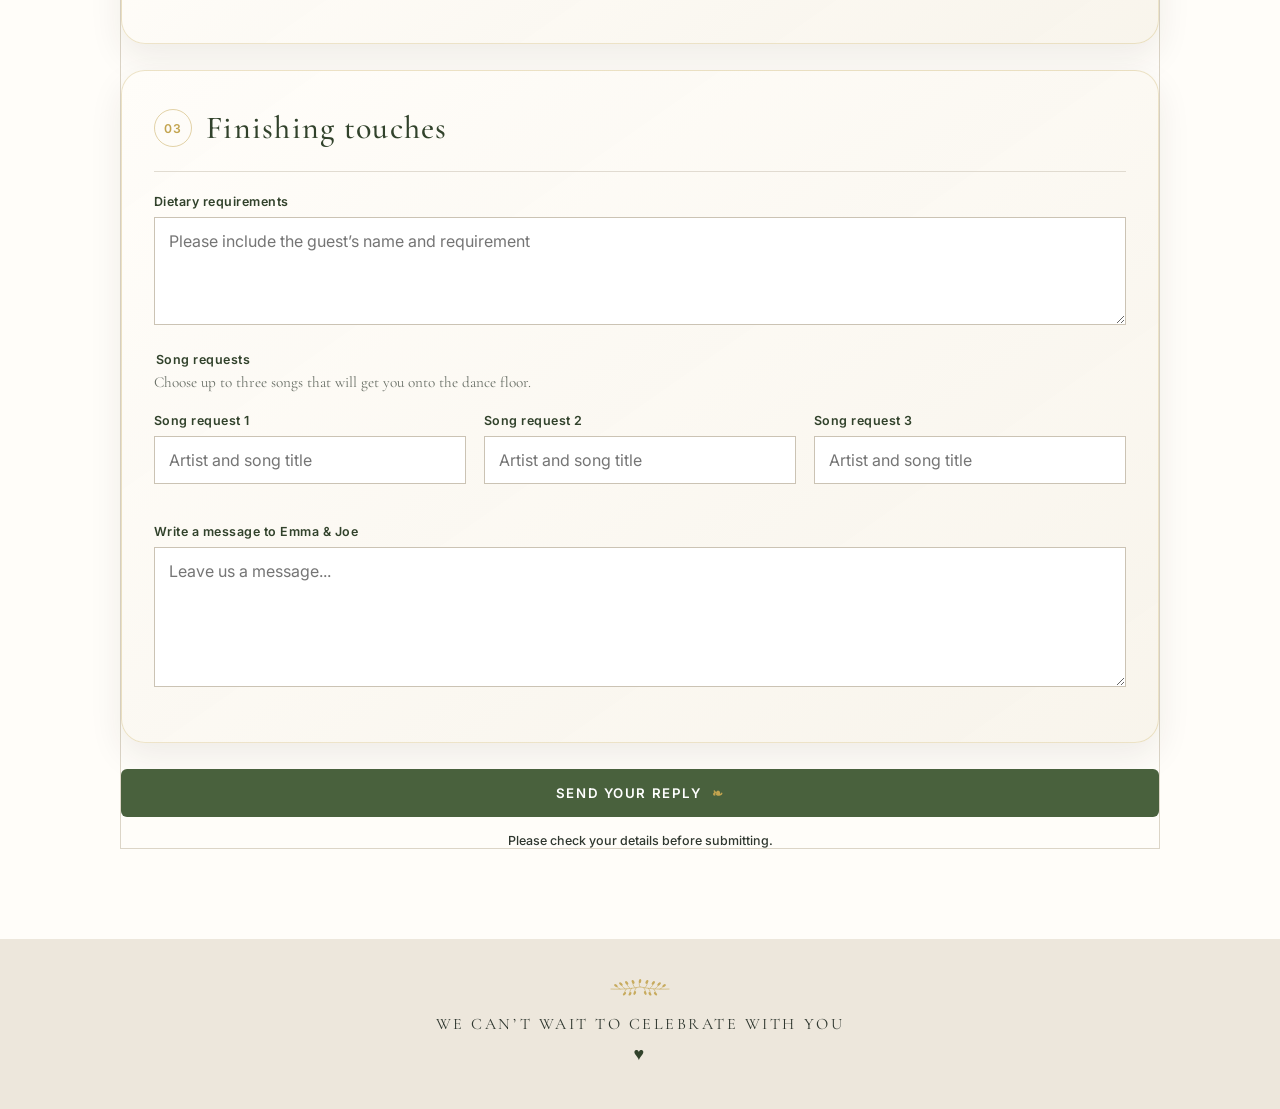
==== commit 4f00a79e: "Add files via upload" ====
--- a/index.html
+++ b/index.html
@@ -16,6 +16,16 @@
 .drinks-course .menu-options span{line-height:1.2}
 @media(max-width:700px){.drinks-course .menu-options{grid-template-columns:repeat(2,minmax(0,1fr))}}
 @media(max-width:420px){.drinks-course .menu-options{grid-template-columns:1fr}}
+</style>
+
+<style>
+.menu-options label span{
+  width:100%;
+  text-align:center;
+}
+.menu-options label small{
+  text-align:center;
+}
 </style>
 </head>
 <body class="intro-active">
@@ -334,7 +344,7 @@
         <details><summary>What time should I arrive?</summary><p>Please arrive from 12:00 and no later than 12:30.</p></details>
         <details><summary>What is the dress code?</summary><p>Formal wedding guest attire.</p></details>
         <details><summary>Can I bring a guest?</summary><p>Your invitation confirms the number of places reserved for your household.</p></details>
-        <details><summary>Confetti</summary><p>Confetti will be provided for you on the day, so there is no need to bring your own.</p></details>
+        <details><summary>Confetti</summary><p>Biodegradable confetti will be provided. Please do not bring your own.</p></details>
         <details><summary>Can I leave my car overnight?</summary><p>Yes. Cars may be left overnight at the owner’s risk, but they must be collected by 08:00 on 25th July 2027.</p></details>
       </div>
     </section>
@@ -501,6 +511,6 @@
   </div>
 
   <script src="config.js"></script>
-  <script src="script.js?v=549"></script>
+  <script src="script.js?v=550"></script>
 </body>
 </html>
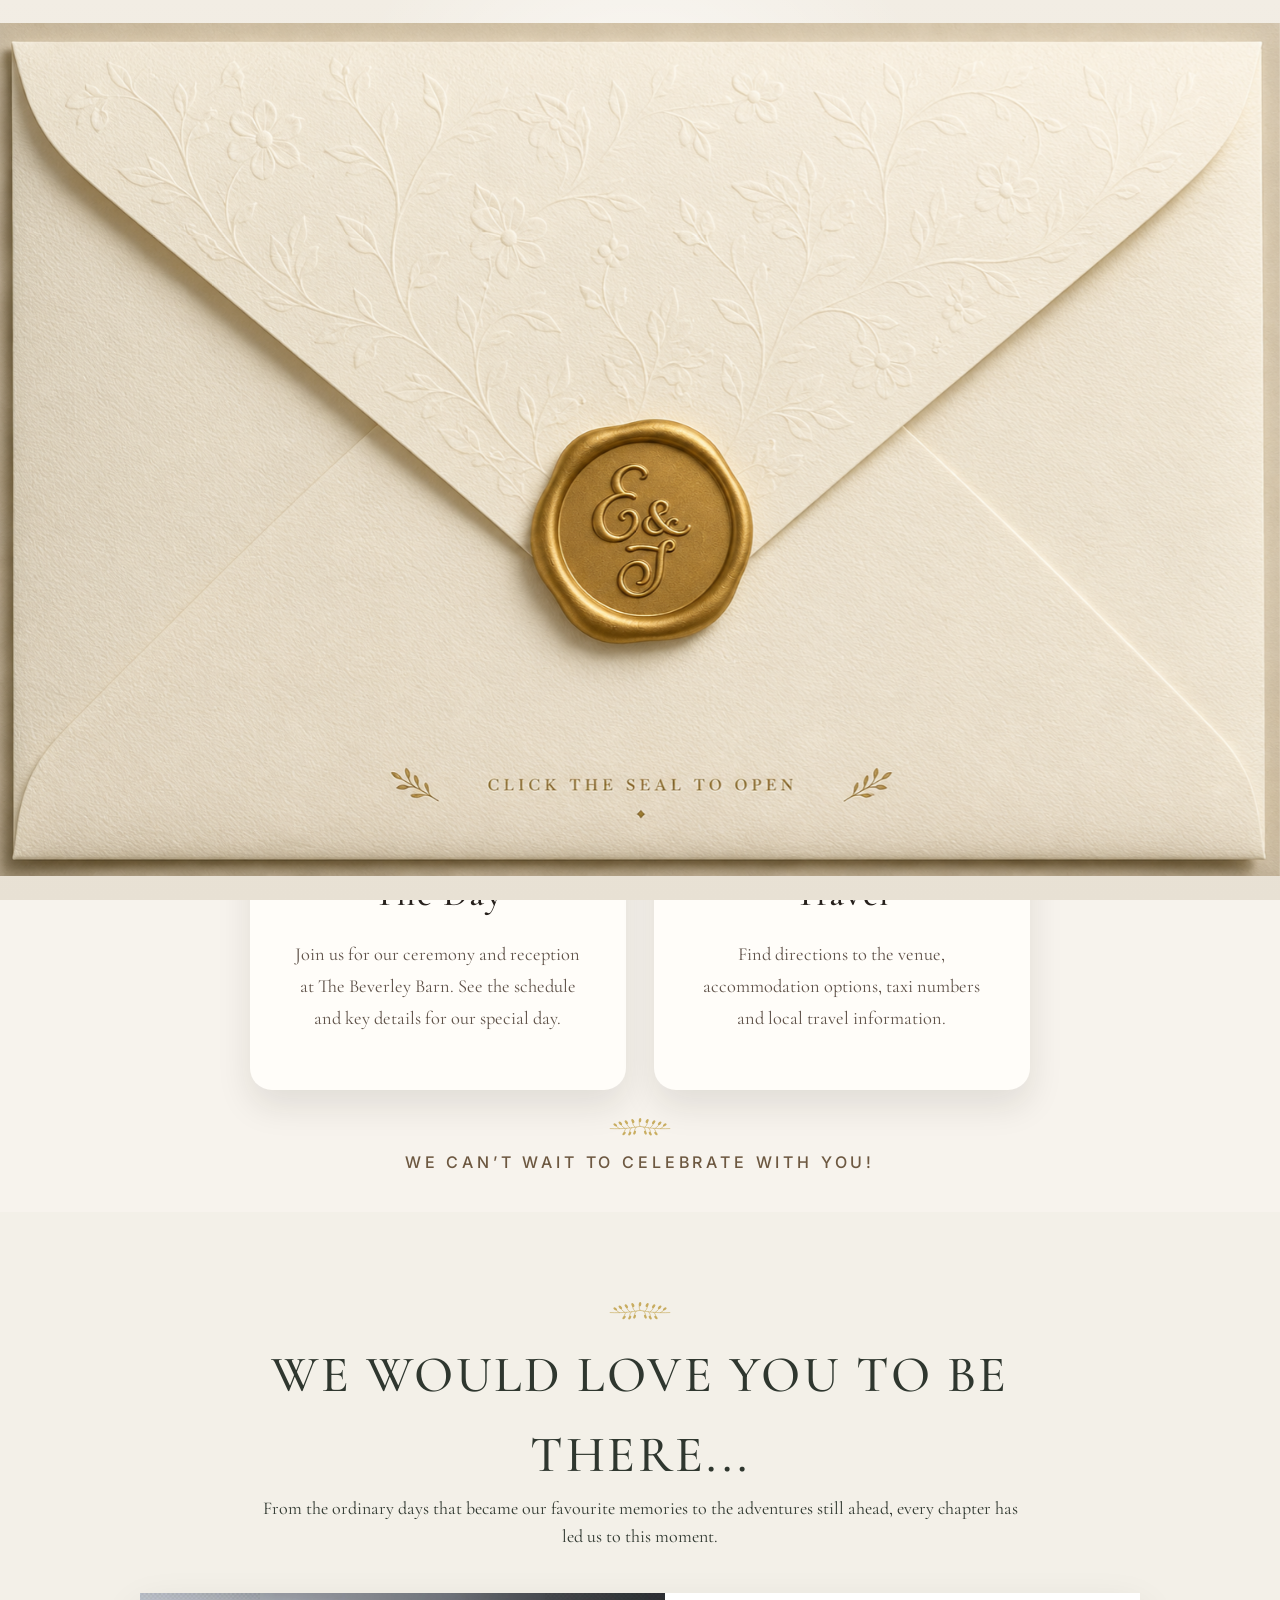
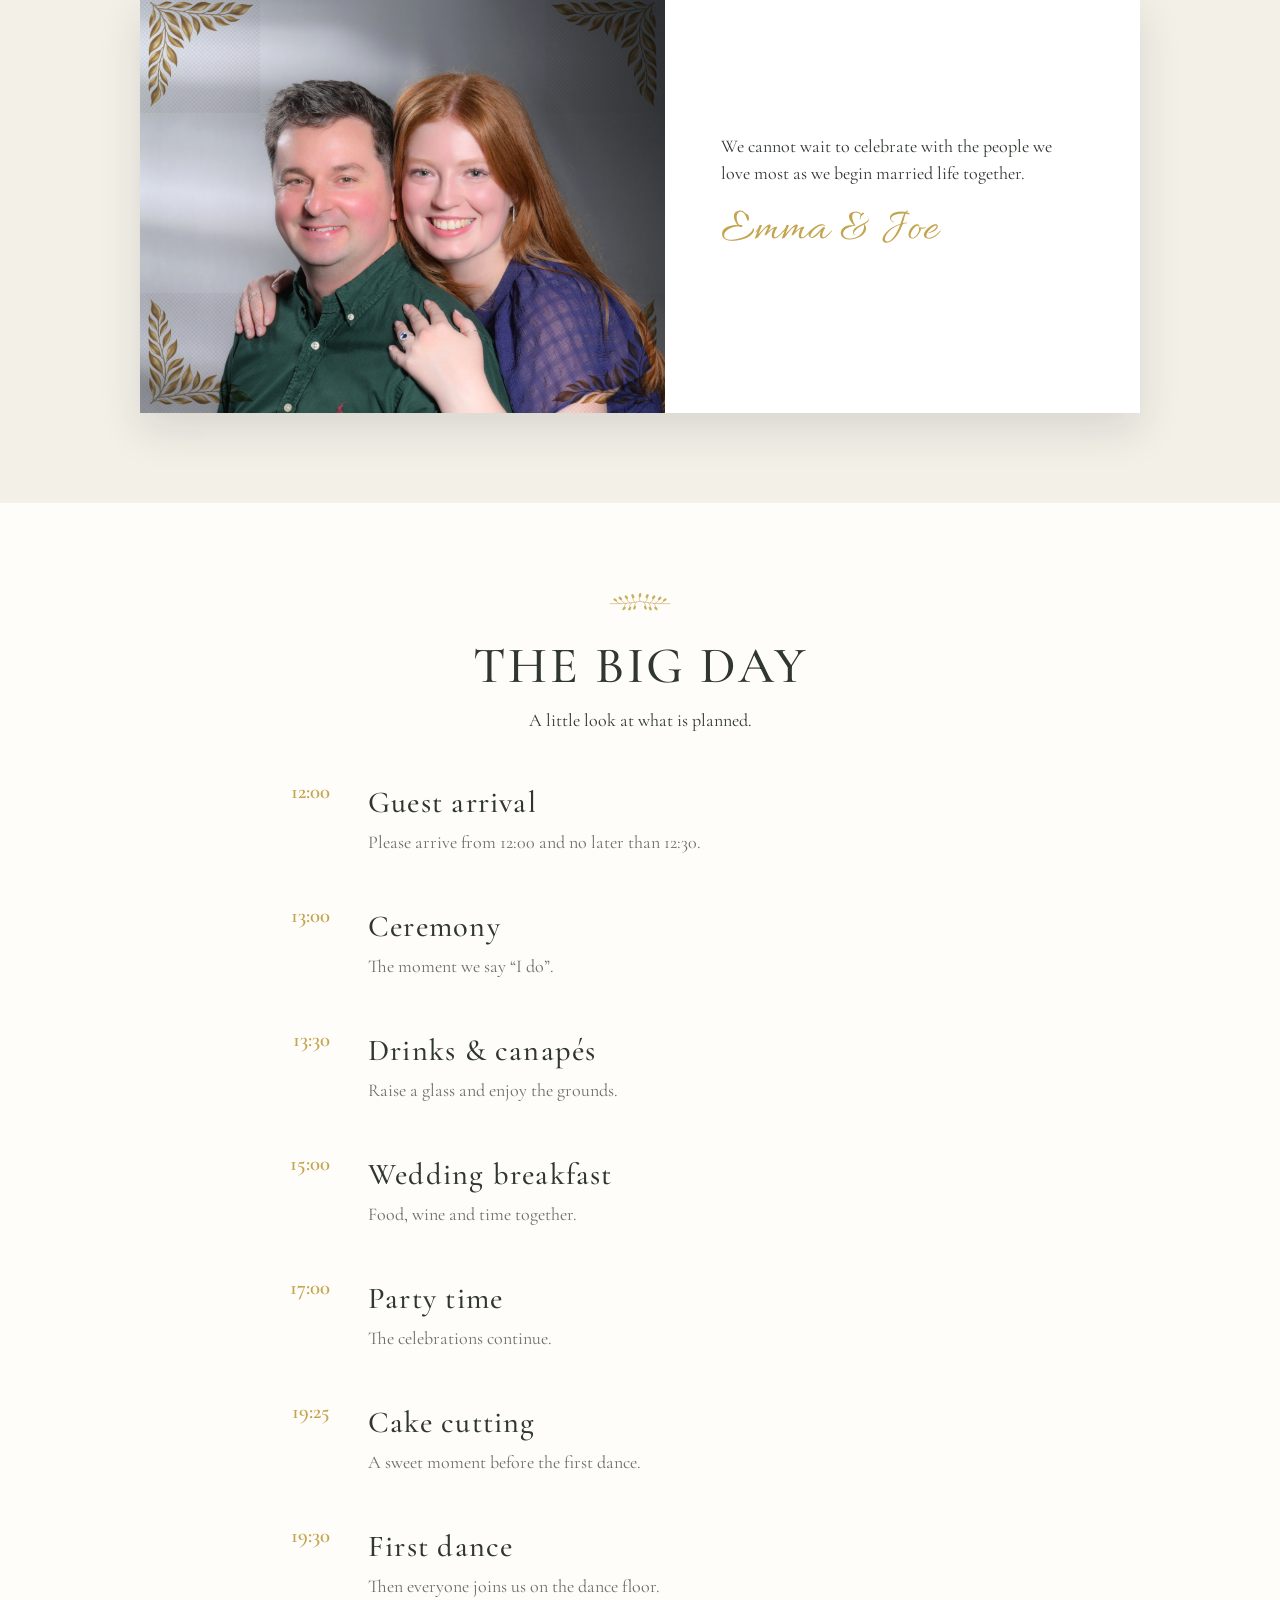
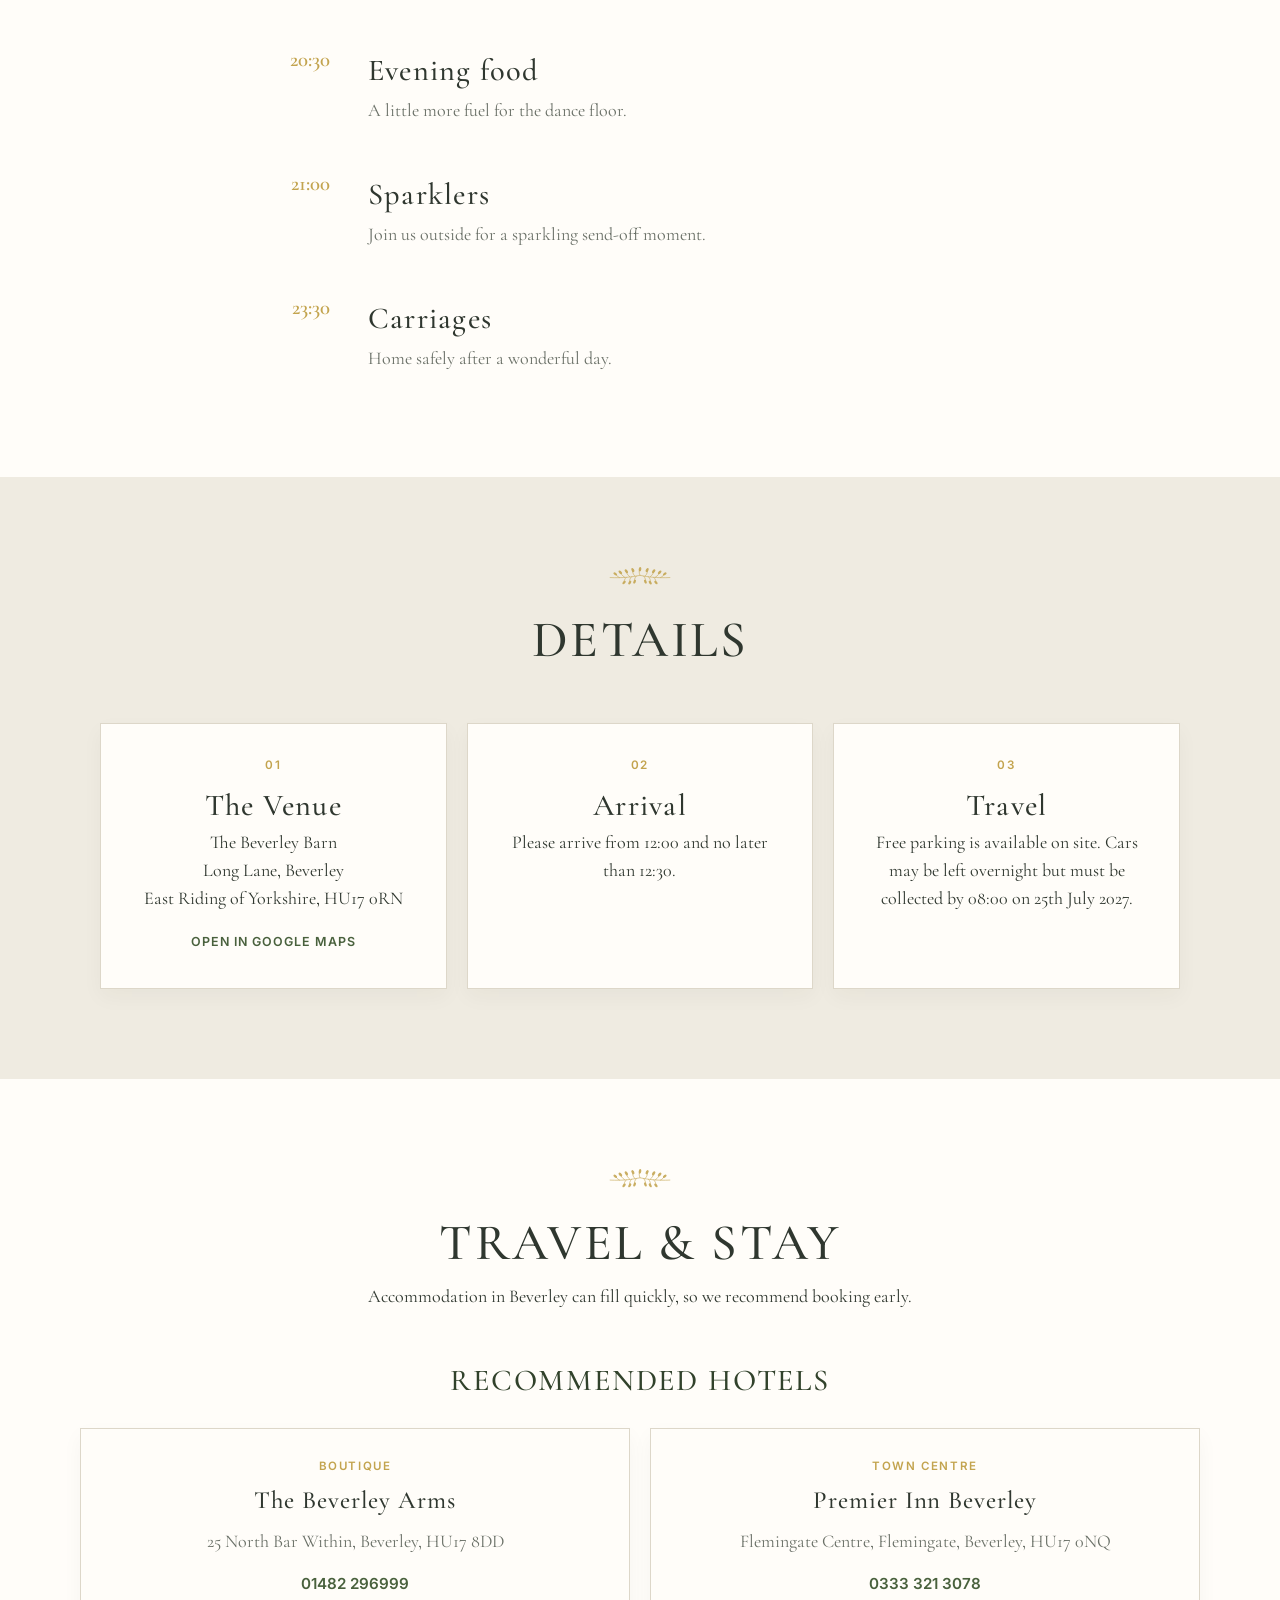
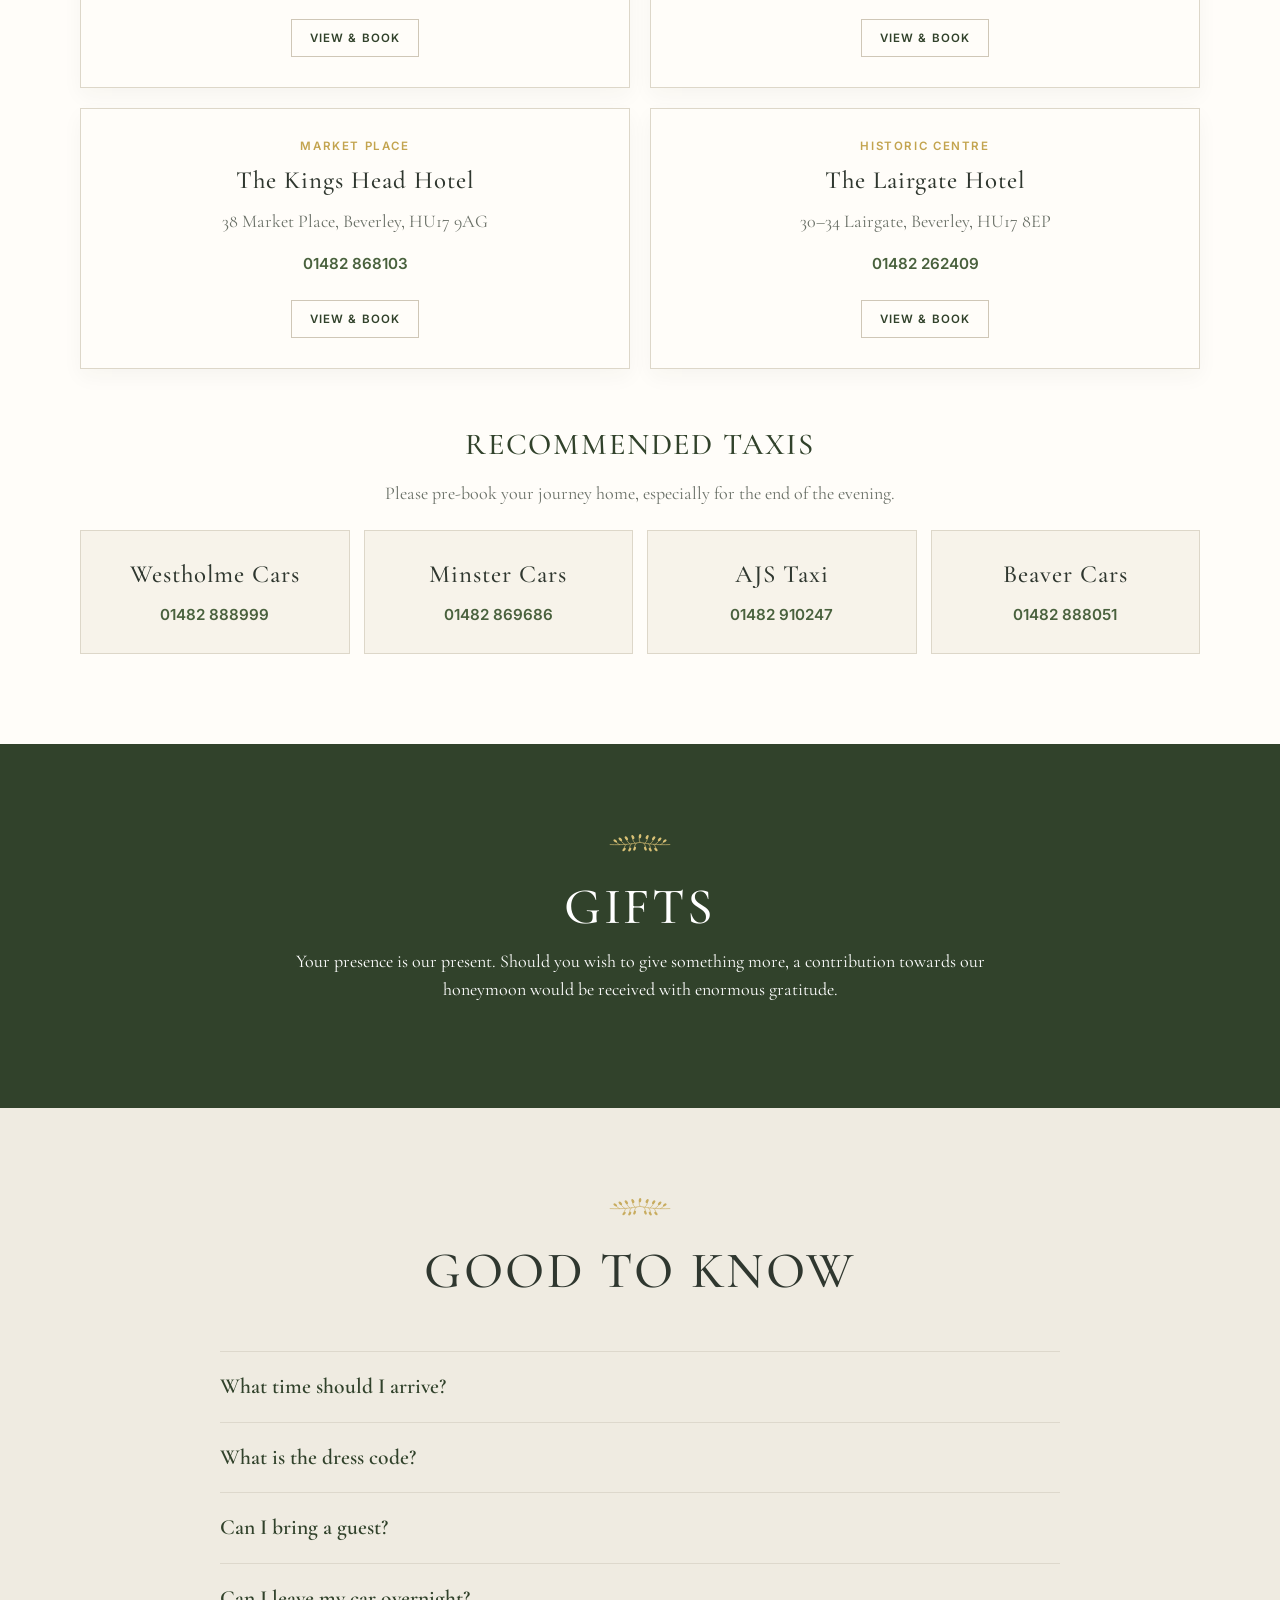
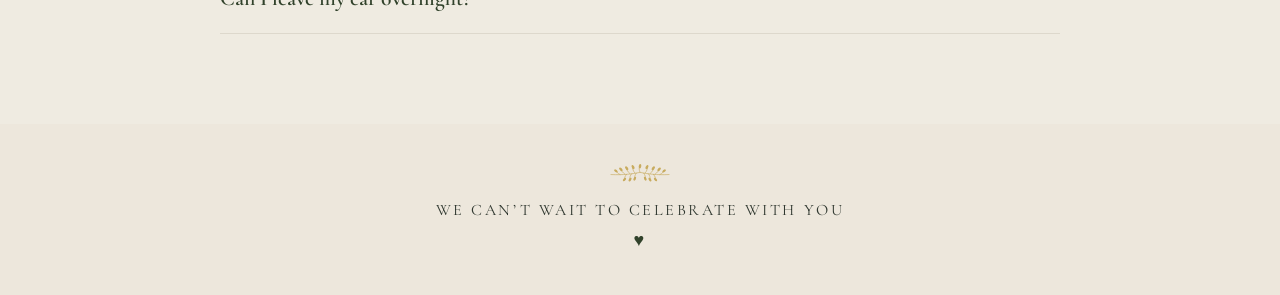
==== commit 2e70fb05: "Add files via upload" ====
--- a/index.html
+++ b/index.html
@@ -9,24 +9,7 @@
   <link rel="preconnect" href="https://fonts.googleapis.com">
   <link rel="preconnect" href="https://fonts.gstatic.com" crossorigin>
   <link href="https://fonts.googleapis.com/css2?family=Allura&family=Cormorant+Garamond:wght@400;500;600;700&family=Inter:wght@300;400;500;600&display=swap" rel="stylesheet">
-  <link rel="stylesheet" href="styles.css?v=536">
-<style>
-.drinks-course .menu-options{grid-template-columns:repeat(4,minmax(0,1fr));gap:8px}
-.drinks-course .menu-options label{min-height:auto;padding:9px 6px}
-.drinks-course .menu-options span{line-height:1.2}
-@media(max-width:700px){.drinks-course .menu-options{grid-template-columns:repeat(2,minmax(0,1fr))}}
-@media(max-width:420px){.drinks-course .menu-options{grid-template-columns:1fr}}
-</style>
-
-<style>
-.menu-options label span{
-  width:100%;
-  text-align:center;
-}
-.menu-options label small{
-  text-align:center;
-}
-</style>
+  <link rel="stylesheet" href="styles.css">
 </head>
 <body class="intro-active">
 
@@ -54,7 +37,6 @@
     </div>
   </section>
 
-<canvas id="confettiCanvas" class="confetti-canvas" aria-hidden="true"></canvas>
   
   
   <main>
@@ -62,16 +44,16 @@
       <div class="v523-hero">
         <nav class="v523-nav" aria-label="Primary">
           <a href="#home">Home</a>
+          <a href="#story">Our Story</a>
           <a href="#day">The Day</a>
           <a href="#stay">Travel</a>
-          <a href="#rsvp">RSVP</a>
           <a href="#faq">Guest Info</a>
         </nav>
 
         <div class="v523-hero-overlay">
           <img
             class="v523-monogram"
-            src="assets/monogram-v524.png"
+            src="assets/monogram-v523.png"
             alt="E and J monogram with the date 24.07.2027"
           >
 
@@ -100,17 +82,7 @@
               alt="The Beverley Barn ceremony setting"
             >
             <span class="v523-card-icon" aria-hidden="true">
-              <svg viewBox="0 0 24 24" role="presentation" focusable="false">
-                <rect x="3" y="5" width="18" height="16" rx="2"></rect>
-                <line x1="3" y1="9" x2="21" y2="9"></line>
-                <line x1="8" y1="3" x2="8" y2="7"></line>
-                <line x1="16" y1="3" x2="16" y2="7"></line>
-                <line x1="8" y1="13" x2="8" y2="13"></line>
-                <line x1="12" y1="13" x2="12" y2="13"></line>
-                <line x1="16" y1="13" x2="16" y2="13"></line>
-                <line x1="8" y1="17" x2="8" y2="17"></line>
-                <line x1="12" y1="17" x2="12" y2="17"></line>
-              </svg>
+              <img src="assets/icon-day-v523.png" alt="">
             </span>
             <h3>The Day</h3>
             <p>Join us for our ceremony and reception at The Beverley Barn. See the schedule and key details for our special day.</p>
@@ -119,67 +91,22 @@
           <a class="v523-card" href="#stay" aria-label="Travel">
             <img
               class="v523-card-photo"
-              src="assets/card-travel-v524.png"
+              src="assets/card-travel-v523.png"
               alt="Aerial countryside view"
             >
             <span class="v523-card-icon" aria-hidden="true">
-              <svg viewBox="0 0 24 24" role="presentation" focusable="false">
-                <path d="M12 21s6-5.47 6-11a6 6 0 1 0-12 0c0 5.53 6 11 6 11z"></path>
-                <circle cx="12" cy="10" r="2.6"></circle>
-              </svg>
+              <img src="assets/icon-travel-v523.png" alt="">
             </span>
             <h3>Travel</h3>
             <p>Find directions to the venue, accommodation options, taxi numbers and local travel information.</p>
           </a>
 
-          <a class="v523-card" href="#rsvp" aria-label="RSVP">
-            <img
-              class="v523-card-photo"
-              src="assets/card-rsvp-v524.png"
-              alt="Elegant floral wedding table setting"
-            >
-            <span class="v523-card-icon" aria-hidden="true">
-              <svg viewBox="0 0 24 24" role="presentation" focusable="false">
-                <rect x="3" y="6" width="18" height="12" rx="2"></rect>
-                <path d="M4 8l8 6 8-6"></path>
-              </svg>
-            </span>
-            <h3>RSVP</h3>
-            <p>Please kindly RSVP by 31st October 2026 using our online form.</p>
-          </a>
         </div>
 
         <div class="v523-homepage-footer">
           <img class="sprig" src="assets/sprig.svg" alt="">
           <p>We can’t wait to celebrate with you!</p>
         </div>
-      </div>
-    </section>
-
-
-    <section class="wedding-countdown" aria-label="Countdown to Emma and Joe's wedding">
-      <div class="countdown-inner reveal">
-        <img class="sprig" src="assets/sprig.svg" alt="">
-        <p class="countdown-kicker">Until we say “I do”</p>
-        <div class="countdown-grid" id="weddingCountdown">
-          <div class="countdown-item">
-            <strong id="countdownDays">000</strong>
-            <span>Days</span>
-          </div>
-          <div class="countdown-item">
-            <strong id="countdownHours">00</strong>
-            <span>Hours</span>
-          </div>
-          <div class="countdown-item">
-            <strong id="countdownMinutes">00</strong>
-            <span>Minutes</span>
-          </div>
-          <div class="countdown-item">
-            <strong id="countdownSeconds">00</strong>
-            <span>Seconds</span>
-          </div>
-        </div>
-        <p class="countdown-date">Saturday, 24th July 2027</p>
       </div>
     </section>
 
@@ -263,7 +190,6 @@
               <small>Boutique</small>
               <h3>The Beverley Arms</h3>
               <p>25 North Bar Within, Beverley, HU17 8DD</p>
-              <p class="distance-line">Approx. 2.6 miles to The Beverley Barn</p>
               <p class="contact-line"><a href="tel:01482296999">01482 296999</a></p>
               <a class="travel-button" target="_blank" rel="noopener" href="https://www.beverleyarms.co.uk/">View &amp; Book</a>
             </article>
@@ -271,7 +197,6 @@
               <small>Town Centre</small>
               <h3>Premier Inn Beverley</h3>
               <p>Flemingate Centre, Flemingate, Beverley, HU17 0NQ</p>
-              <p class="distance-line">Approx. 2.7 miles to The Beverley Barn</p>
               <p class="contact-line"><a href="tel:03333213078">0333 321 3078</a></p>
               <a class="travel-button" target="_blank" rel="noopener" href="https://www.premierinn.com/gb/en/hotels/england/east-riding-of-yorkshire/beverley/beverley-town-centre.html">View &amp; Book</a>
             </article>
@@ -279,15 +204,13 @@
               <small>Market Place</small>
               <h3>The Kings Head Hotel</h3>
               <p>38 Market Place, Beverley, HU17 9AG</p>
-              <p class="distance-line">Approx. 2.6 miles to The Beverley Barn</p>
               <p class="contact-line"><a href="tel:01482868103">01482 868103</a></p>
               <a class="travel-button" target="_blank" rel="noopener" href="https://www.kingsheadbeverley.co.uk/">View &amp; Book</a>
             </article>
             <article class="travel-card reveal">
-              <small>Historic</small>
+              <small>Historic Centre</small>
               <h3>The Lairgate Hotel</h3>
               <p>30–34 Lairgate, Beverley, HU17 8EP</p>
-              <p class="distance-line">Approx. 2.6 miles to The Beverley Barn</p>
               <p class="contact-line"><a href="tel:01482262409">01482 262409</a></p>
               <a class="travel-button" target="_blank" rel="noopener" href="https://thelairgatebeverley.co.uk/">View &amp; Book</a>
             </article>
@@ -296,7 +219,7 @@
 
         <div class="taxi-section">
           <h3 class="travel-subheading reveal">Recommended Taxis</h3>
-          <p class="taxi-note reveal">Please pre-book your journey home.</p>
+          <p class="taxi-note reveal">Please pre-book your journey home, especially for the end of the evening.</p>
           <div class="taxi-grid">
             <article class="taxi-card reveal"><h3>Westholme Cars</h3><a href="tel:01482888999">01482 888999</a></article>
             <article class="taxi-card reveal"><h3>Minster Cars</h3><a href="tel:01482869686">01482 869686</a></article>
@@ -312,26 +235,6 @@
         <img class="sprig" src="assets/sprig.svg" alt="">
         <h2>Gifts</h2>
         <p>Your presence is our present. Should you wish to give something more, a contribution towards our honeymoon would be received with enormous gratitude.</p>
-        <div class="gift-details-card">
-          <button class="gift-reveal-button" id="revealGiftDetails" type="button" aria-expanded="false" aria-controls="giftBankDetails">View bank details</button>
-          <div class="gift-bank-details" id="giftBankDetails" hidden>
-            <div class="gift-detail-row gift-account-name">
-              <span>Account name</span>
-              <strong>Miss Emma Elizabeth Everett &amp; Mr Joe Toker</strong>
-            </div>
-            <div class="gift-detail-row">
-              <span>Sort code</span>
-              <strong>09-01-30</strong>
-              <button class="gift-copy-button" type="button" data-copy="09-01-30">Copy</button>
-            </div>
-            <div class="gift-detail-row">
-              <span>Account number</span>
-              <strong>40184863</strong>
-              <button class="gift-copy-button" type="button" data-copy="40184863">Copy</button>
-            </div>
-          </div>
-          <p class="gift-privacy-note">Bank details are hidden until you choose to view them.</p>
-        </div>
       </div>
     </section>
 
@@ -341,158 +244,13 @@
         <h2>Good To Know</h2>
       </div>
       <div class="accordion reveal">
-        <details><summary>What time should I arrive?</summary><p>Please arrive from 12:00 and no later than 12:30.</p></details>
+        <details><summary>What time should I arrive?</summary><p>Please arrive from 12:00 and no later than 12:30. The ceremony begins at 13:00.</p></details>
         <details><summary>What is the dress code?</summary><p>Formal wedding guest attire.</p></details>
         <details><summary>Can I bring a guest?</summary><p>Your invitation confirms the number of places reserved for your household.</p></details>
-        <details><summary>Confetti</summary><p>Biodegradable confetti will be provided. Please do not bring your own.</p></details>
         <details><summary>Can I leave my car overnight?</summary><p>Yes. Cars may be left overnight at the owner’s risk, but they must be collected by 08:00 on 25th July 2027.</p></details>
       </div>
     </section>
 
-    <section class="rsvp section" id="rsvp">
-      <div class="section-heading reveal narrow">
-        <img class="sprig" src="assets/sprig.svg" alt="">
-        <h2>RSVP</h2>
-        <p>Kindly complete the details for each invited guest by 31st October 2026. A confirmation will be emailed to Guest 1.</p>
-      </div>
-
-      <form class="form rsvp-form-v525 reveal" id="form">
-        <section class="rsvp-guest-card is-primary" data-guest="1">
-          <div class="guest-card-heading">
-            <div>
-              <span class="guest-number">01</span>
-              <h3>Guest 1</h3>
-            </div>
-            <p>Primary contact</p>
-          </div>
-
-          <div class="form-row three-fields">
-            <label>First name<input type="text" name="guest1FirstName" autocomplete="given-name" required></label>
-            <label>Last name<input type="text" name="guest1LastName" autocomplete="family-name" required></label>
-            <label>Email address<input type="email" name="guest1Email" autocomplete="email" required></label>
-          </div>
-
-          <fieldset class="attendance-fieldset">
-            <legend>Will you be joining us?</legend>
-            <div class="choices attendance-choices">
-              <label><input type="radio" name="guest1Attending" value="Yes" required><span>Accepts with pleasure</span></label>
-              <label><input type="radio" name="guest1Attending" value="No" required><span>Regretfully declines</span></label>
-            </div>
-          </fieldset>
-
-          <div class="meal-selection" data-meals-for="1" hidden>
-            <div class="meal-heading">
-              <span>Meal choices</span>
-              <p>Please select one starter and one main course.</p>
-            </div>
-
-            <fieldset class="menu-course">
-              <legend>Starter</legend>
-              <div class="menu-options">
-                <label><input type="radio" name="guest1Starter" value="Ham Hock Terrine with Crostini, Rocket & Piccalilli"><span>Ham Hock Terrine<small>With crostini, rocket &amp; piccalilli</small></span></label>
-                <label><input type="radio" name="guest1Starter" value="Asparagus Wrapped In Parma Ham With Hollandaise Sauce & A Crispy Hen's Egg"><span>Asparagus Wrapped In Parma Ham<small>With hollandaise sauce &amp; a crispy hen&#39;s egg</small></span></label>
-              </div>
-            </fieldset>
-
-            <fieldset class="menu-course">
-              <legend>Main course</legend>
-              <div class="menu-options">
-                <label><input type="radio" name="guest1Main" value="Traditional Roast Chicken with Homemade Stuffing, Pigs in Blankets, Yorkshire Pudding, Roast Potatoes & Roasted Root Vegetables"><span>Traditional Roast Chicken<small>With homemade stuffing, pigs in blankets &amp; Yorkshire pudding. Served with roast potatoes and roasted root vegetables.</small></span></label>
-                <label><input type="radio" name="guest1Main" value="Herb Crusted Salmon, Crispy Kale with A Lemon & Caper Burnt Noisette, Roast Potatoes & Roasted Root Vegetables"><span>Herb Crusted Salmon<small>Crispy kale with a lemon &amp; caper burnt noisette. Served with roast potatoes and roasted root vegetables.</small></span></label>
-              </div>
-            </fieldset>
-            <fieldset class="menu-course drinks-course">
-              <legend>Drinks Options</legend>
-              <div class="menu-options">
-                <label><input type="radio" name="guest1Drinks" value="2 x Sparkling wine"><span>2 x Sparkling wine</span></label>
-                <label><input type="radio" name="guest1Drinks" value="2 x Beer"><span>2 x Beer</span></label>
-                <label><input type="radio" name="guest1Drinks" value="1 x Sparkling wine & 1 x beer"><span>1 x Sparkling wine &amp; 1 x beer</span></label>
-                <label><input type="radio" name="guest1Drinks" value="Non-alcoholic"><span>Non-alcoholic</span></label>
-              </div>
-            </fieldset>
-
-          </div>
-        </section>
-
-        <section class="rsvp-guest-card optional-guest" data-guest="2">
-          <div class="guest-card-heading">
-            <div>
-              <span class="guest-number">02</span>
-              <h3>Guest 2</h3>
-            </div>
-            <label class="guest-toggle"><input type="checkbox" class="guest-enable" data-enable-guest="2"><span>Add guest 2</span></label>
-          </div>
-
-          <div class="guest-fields" data-fields-for="2" hidden>
-            <div class="form-row">
-              <label>First name<input type="text" name="guest2FirstName" autocomplete="given-name" disabled></label>
-              <label>Last name<input type="text" name="guest2LastName" autocomplete="family-name" disabled></label>
-            </div>
-
-            <fieldset class="attendance-fieldset">
-              <legend>Will you be joining us?</legend>
-              <div class="choices attendance-choices">
-                <label><input type="radio" name="guest2Attending" value="Yes" disabled><span>Accepts with pleasure</span></label>
-                <label><input type="radio" name="guest2Attending" value="No" disabled><span>Regretfully declines</span></label>
-              </div>
-            </fieldset>
-
-            <div class="meal-selection" data-meals-for="2" hidden>
-              <div class="meal-heading"><span>Meal choices</span><p>Please select one starter and one main course.</p></div>
-              <fieldset class="menu-course">
-                <legend>Starter</legend>
-                <div class="menu-options">
-                  <label><input type="radio" name="guest2Starter" value="Ham Hock Terrine with Crostini, Rocket & Piccalilli" disabled><span>Ham Hock Terrine<small>With crostini, rocket &amp; piccalilli</small></span></label>
-                  <label><input type="radio" name="guest2Starter" value="Asparagus Wrapped In Parma Ham With Hollandaise Sauce & A Crispy Hen's Egg" disabled><span>Asparagus Wrapped In Parma Ham<small>With hollandaise sauce &amp; a crispy hen&#39;s egg</small></span></label>
-                </div>
-              </fieldset>
-              <fieldset class="menu-course">
-                <legend>Main course</legend>
-                <div class="menu-options">
-                  <label><input type="radio" name="guest2Main" value="Traditional Roast Chicken with Homemade Stuffing, Pigs in Blankets, Yorkshire Pudding, Roast Potatoes & Roasted Root Vegetables" disabled><span>Traditional Roast Chicken<small>With homemade stuffing, pigs in blankets &amp; Yorkshire pudding. Served with roast potatoes and roasted root vegetables.</small></span></label>
-                  <label><input type="radio" name="guest2Main" value="Herb Crusted Salmon, Crispy Kale with A Lemon & Caper Burnt Noisette, Roast Potatoes & Roasted Root Vegetables" disabled><span>Herb Crusted Salmon<small>Crispy kale with a lemon &amp; caper burnt noisette. Served with roast potatoes and roasted root vegetables.</small></span></label>
-                </div>
-              </fieldset>
-            <fieldset class="menu-course drinks-course">
-              <legend>Drinks Options</legend>
-              <div class="menu-options">
-                <label><input type="radio" name="guest2Drinks" value="2 x Sparkling wine"><span>2 x Sparkling wine</span></label>
-                <label><input type="radio" name="guest2Drinks" value="2 x Beer"><span>2 x Beer</span></label>
-                <label><input type="radio" name="guest2Drinks" value="1 x Sparkling wine & 1 x beer"><span>1 x Sparkling wine &amp; 1 x beer</span></label>
-                <label><input type="radio" name="guest2Drinks" value="Non-alcoholic"><span>Non-alcoholic</span></label>
-              </div>
-            </fieldset>
-
-            </div>
-          </div>
-        </section>
-
-        <section class="rsvp-extra-card">
-          <div class="guest-card-heading compact">
-            <div><span class="guest-number">03</span><h3>Finishing touches</h3></div>
-          </div>
-
-          <label>Dietary requirements<textarea name="dietary" rows="4" placeholder="Please include the guest’s name and requirement"></textarea></label>
-
-          <fieldset class="song-requests premium-song-requests">
-            <legend>Song requests</legend>
-            <p class="field-help">Choose up to three songs that will get you onto the dance floor.</p>
-            <div class="form-row three-fields">
-              <label>Song request 1<input type="text" name="song1" placeholder="Artist and song title"></label>
-              <label>Song request 2<input type="text" name="song2" placeholder="Artist and song title"></label>
-              <label>Song request 3<input type="text" name="song3" placeholder="Artist and song title"></label>
-            </div>
-          </fieldset>
-
-          <label class="message-field">Write a message to Emma &amp; Joe
-            <textarea name="message" rows="5" placeholder="Leave us a message..."></textarea>
-          </label>
-        </section>
-
-        <button class="submit premium-submit" id="submit" type="submit">Send Your Reply <span>❧</span></button>
-        <p id="status">Please check your details before submitting.</p>
-      </form>
-    </section>
   </main>
 
   <footer>
@@ -501,16 +259,6 @@
     <span>♥</span>
   </footer>
 
-  <div id="thanks" class="thanks">
-    <div>
-      <p class="hero-kicker">Thank you</p>
-      <h2 id="thanksTitle">We cannot wait to celebrate with you.</h2>
-      <p>Your response has been sent to Emma and Joe.</p>
-      <button id="closeThanks" class="hero-button small">Return to the invitation</button>
-    </div>
-  </div>
-
-  <script src="config.js"></script>
-  <script src="script.js?v=550"></script>
+  <script src="script.js"></script>
 </body>
 </html>
--- a/styles.css
+++ b/styles.css
@@ -133,7 +133,7 @@
 .date-block span{
   display:block;
   margin-top:4px;
-  font:600 1rem var(--serif);
+  font:500 1rem var(--sans);
   letter-spacing:.02em;
 }
 .hero-button,
@@ -177,7 +177,7 @@
 }
 .feature-card img{
   width:100%;
-  height:250px;
+  height:240px;
   object-fit:cover;
   filter:saturate(1.03) brightness(1.03);
 }
@@ -306,40 +306,6 @@
 .gifts h2,.gifts p{color:#fff}
 .gifts .sprig{
   filter:brightness(0) saturate(100%) invert(84%) sepia(32%) saturate(529%) hue-rotate(356deg) brightness(97%) contrast(92%);
-}
-
-.gift-details-card{
-  margin:32px auto 0; max-width:520px; padding:24px;
-  border:1px solid rgba(255,255,255,.28); border-radius:22px;
-  background:rgba(255,255,255,.08); backdrop-filter:blur(3px);
-}
-.gift-reveal-button{
-  appearance:none; border:1px solid rgba(255,255,255,.7); border-radius:999px;
-  padding:13px 24px; background:#fff; color:var(--olive-dark);
-  font:600 .82rem var(--sans); letter-spacing:.08em; text-transform:uppercase; cursor:pointer;
-}
-.gift-bank-details{margin-top:22px; padding-top:8px; border-top:1px solid rgba(255,255,255,.2); text-align:left}
-.gift-detail-row{
-  display:grid; grid-template-columns:1fr auto auto; gap:10px 14px; align-items:center;
-  padding:14px 0; border-bottom:1px solid rgba(255,255,255,.14);
-}
-.gift-detail-row span{font:500 .72rem var(--sans); letter-spacing:.08em; text-transform:uppercase; color:rgba(255,255,255,.72)}
-.gift-detail-row strong{color:#fff; font-weight:600; text-align:right}
-.gift-account-name{grid-template-columns:1fr}
-.gift-account-name strong{text-align:left}
-.gift-copy-button{
-  appearance:none; border:1px solid rgba(255,255,255,.4); border-radius:999px;
-  padding:7px 11px; background:transparent; color:#fff; font:600 .68rem var(--sans);
-  letter-spacing:.05em; cursor:pointer;
-}
-.gift-copy-button:hover{background:rgba(255,255,255,.1)}
-.gifts .gift-reference{margin:16px 0 0; font-size:.9rem; color:rgba(255,255,255,.88)}
-.gifts .gift-privacy-note{margin:14px 0 0; font-size:.82rem; line-height:1.5; color:rgba(255,255,255,.72)}
-@media (max-width:560px){
-  .gift-detail-row{grid-template-columns:1fr auto}
-  .gift-detail-row span{grid-column:1 / -1}
-  .gift-detail-row strong{text-align:left}
-  .gift-account-name{grid-template-columns:1fr}
 }
 
 .faq{background:#efebe1}
@@ -1476,7 +1442,7 @@
 .luxury-envelope-intro{position:fixed;inset:0;z-index:2000;overflow:hidden;background:#eee9df;opacity:1;visibility:visible;transition:opacity 1.05s cubic-bezier(.2,.7,.2,1),visibility 1.05s ease}
 .luxury-envelope-intro.is-fading{opacity:0;visibility:hidden;pointer-events:none}
 .luxury-envelope-paper{position:absolute;inset:0;overflow:hidden;background:radial-gradient(circle at 23% 16%,rgba(255,255,255,.78),transparent 27%),radial-gradient(circle at 77% 76%,rgba(194,178,146,.12),transparent 30%),linear-gradient(145deg,#fbf8f1 0%,#f2ecdf 48%,#e9dfcf 100%);box-shadow:inset 0 0 0 1px rgba(150,132,96,.20),inset 0 -42px 75px rgba(160,140,103,.08);transform:scale(1.025);animation:evergreenEnvelopeSettle 900ms cubic-bezier(.18,.76,.16,1) forwards}
-.paper-grain,.flap-paper-grain{position:absolute;inset:0;pointer-events:none;opacity:.48;mix-blend-mode:normal;background:repeating-linear-gradient(87deg,rgba(114,97,69,.018) 0 1px,transparent 1px 4px),repeating-linear-gradient(4deg,rgba(255,255,255,.10) 0 1px,transparent 1px 5px)}
+.paper-grain,.flap-paper-grain{position:absolute;inset:0;pointer-events:none;opacity:.48;mix-blend-mode:multiply;background:repeating-linear-gradient(87deg,rgba(114,97,69,.018) 0 1px,transparent 1px 4px),repeating-linear-gradient(4deg,rgba(255,255,255,.10) 0 1px,transparent 1px 5px)}
 .luxury-envelope-paper::before{content:"";position:absolute;inset:clamp(18px,2.5vw,44px);z-index:10;border:1px solid rgba(177,155,113,.22);border-radius:10px;pointer-events:none}
 .luxury-envelope-paper::after{content:"";position:absolute;inset:clamp(28px,3.5vw,62px);z-index:10;border:1px solid rgba(255,255,255,.48);border-radius:8px;pointer-events:none}
 .envelope-back-fold{position:absolute;inset:0;z-index:2;pointer-events:none}
@@ -3679,7 +3645,7 @@
 ========================================================= */
 
 .story-photo{
-  background-image:url("assets/story-photo-v524.jpg");
+  background-image:url("assets/story-photo-v522.jpg");
   background-position:center 42%;
 }
 
@@ -3735,37 +3701,29 @@
 .v523-hero::after{
   content:"";
   position:absolute;
-  inset:12px -8% 54px;
-  background:radial-gradient(
-    ellipse 58% 72% at center,
-    rgba(255,253,249,.90) 0%,
-    rgba(255,253,249,.70) 38%,
-    rgba(255,253,249,.34) 66%,
-    rgba(255,253,249,0) 92%
-  );
+  inset:24px 20% 88px;
+  background:radial-gradient(circle at center, rgba(255,252,247,.78) 0%, rgba(255,252,247,.36) 42%, rgba(255,252,247,0) 74%);
   pointer-events:none;
 }
 
 .v523-nav{
   position:relative;
   z-index:2;
-  width:min(820px, calc(100% - 48px));
+  max-width:1240px;
   margin:0 auto;
-  padding:24px 0 0;
-  display:grid;
-  grid-template-columns:repeat(5, minmax(0, 1fr));
-  align-items:center;
-  gap:0;
+  padding:34px 32px 0;
+  display:flex;
+  justify-content:space-between;
+  gap:18px;
+  flex-wrap:wrap;
 }
 
 .v523-nav a{
-  font:600 .92rem var(--serif);
+  font:500 .86rem var(--sans);
   letter-spacing:.14em;
   text-transform:uppercase;
   color:#151515;
   text-decoration:none;
-  text-align:center;
-  white-space:nowrap;
 }
 
 .v523-nav a:hover{
@@ -3783,10 +3741,10 @@
 }
 
 .v523-monogram{
-  width:min(85px, 19vw);
+  width:min(170px, 38vw);
   height:auto;
   display:block;
-  margin:0 auto 16px;
+  margin:0 auto 18px;
 }
 
 .v523-hero-copy h1{
@@ -3798,7 +3756,7 @@
 
 .v523-kicker{
   margin:22px 0 10px;
-  font:600 1.02rem var(--serif);
+  font:500 1.02rem var(--sans);
   letter-spacing:.26em;
   text-transform:uppercase;
   color:#6d5841;
@@ -3847,21 +3805,19 @@
 }
 
 .v523-cards{
-  max-width:1080px;
+  max-width:780px;
   margin:0 auto;
   display:grid;
-  grid-template-columns:repeat(3, minmax(0, 1fr));
-  gap:24px;
-  align-items:stretch;
+  grid-template-columns:repeat(2, minmax(0, 1fr));
+  gap:28px;
 }
 
 .v523-card{
   position:relative;
-  display:flex;
-  flex-direction:column;
+  display:block;
   min-height:520px;
   background:#fffdf9;
-  border-radius:24px;
+  border-radius:22px;
   overflow:hidden;
   box-shadow:0 16px 35px rgba(34,28,20,.10);
   text-align:center;
@@ -3878,18 +3834,17 @@
 .v523-card-photo{
   display:block;
   width:100%;
-  height:250px;
+  height:240px;
   object-fit:cover;
 }
 
 .v523-card-icon{
   position:absolute;
   left:50%;
-  top:214px;
+  top:205px;
   transform:translateX(-50%);
-  width:74px;
-  height:74px;
-  z-index:3;
+  width:72px;
+  height:72px;
   display:grid;
   place-items:center;
   border-radius:50%;
@@ -3897,31 +3852,22 @@
   box-shadow:0 6px 14px rgba(34,28,20,.10);
 }
 
-.v523-card-icon svg{
-  width:30px;
-  height:30px;
+.v523-card-icon img{
+  width:68px;
+  height:68px;
+  object-fit:contain;
   display:block;
-  stroke:#c3a44f;
-  stroke-width:1.75;
-  stroke-linecap:round;
-  stroke-linejoin:round;
-  fill:none;
-}
-
-.v523-card-icon circle{
-  fill:none;
 }
 
 .v523-card h3{
-  margin:60px 0 18px;
+  margin:56px 0 18px;
   color:#27211d;
-  font-size:2.15rem;
+  font-size:2.25rem;
 }
 
 .v523-card p{
-  max-width:80%;
-  margin:0 auto 28px;
-  flex:1;
+  max-width:78%;
+  margin:0 auto 24px;
   color:#5e5148;
   line-height:1.72;
   font-size:1.15rem;
@@ -3935,7 +3881,7 @@
 .v523-homepage-footer p{
   margin:8px 0 0;
   color:#6d5841;
-  font:600 1rem var(--serif);
+  font:500 1rem var(--sans);
   letter-spacing:.24em;
   text-transform:uppercase;
 }
@@ -3944,7 +3890,7 @@
   position:relative;
   overflow:hidden;
   min-height:420px;
-  background-image:url("assets/story-photo-v524.jpg");
+  background-image:url("assets/story-photo-v522.jpg");
   background-position:center 42%;
   background-size:cover;
   background-repeat:no-repeat;
@@ -3955,10 +3901,10 @@
   position:absolute;
   width:120px;
   height:120px;
-  background:url("assets/leaf-corner-v524b.png") center/contain no-repeat;
+  background:url("assets/leaf-corner-v523.png") center/contain no-repeat;
   pointer-events:none;
   opacity:.9;
-  mix-blend-mode:normal;
+  mix-blend-mode:multiply;
 }
 
 .story-corner.tl{top:0;left:0}
@@ -3993,413 +3939,3 @@
     min-height:360px;
   }
 }
-
-
-.distance-line{margin-top:-4px;color:#8b7a63;font-size:.92rem;font-style:italic;}
-.travel-card .distance-line{margin-bottom:6px;}
-.v523-card-photo{background:#efe9df;}
-.v523-card-icon{border:1px solid rgba(199,173,128,.28);}
-
-/* =========================================================
-   PROJECT EVERGREEN V5.25 — PREMIUM MULTI-GUEST RSVP
-========================================================= */
-
-.rsvp-form-v525{
-  max-width:1040px;
-  background:transparent;
-  padding:0;
-  box-shadow:none;
-}
-
-.rsvp-guest-card,
-.rsvp-extra-card{
-  margin:0 0 26px;
-  padding:32px;
-  border:1px solid rgba(195,164,79,.28);
-  border-radius:24px;
-  background:linear-gradient(145deg,rgba(255,253,249,.98),rgba(248,244,235,.96));
-  box-shadow:0 14px 34px rgba(45,38,29,.08);
-}
-
-.rsvp-guest-card.is-primary{
-  border-color:rgba(73,97,61,.32);
-}
-
-.guest-card-heading{
-  display:flex;
-  align-items:center;
-  justify-content:space-between;
-  gap:20px;
-  margin-bottom:26px;
-  padding-bottom:18px;
-  border-bottom:1px solid rgba(221,216,204,.88);
-}
-
-.guest-card-heading > div{
-  display:flex;
-  align-items:center;
-  gap:14px;
-}
-
-.guest-card-heading h3{
-  font-size:2rem;
-  color:var(--olive-dark);
-}
-
-.guest-card-heading > p{
-  margin:0;
-  color:var(--gold);
-  font:600 .76rem var(--sans);
-  letter-spacing:.15em;
-  text-transform:uppercase;
-}
-
-.guest-card-heading.compact{
-  margin-bottom:22px;
-}
-
-.guest-number{
-  display:grid;
-  place-items:center;
-  width:38px;
-  height:38px;
-  border:1px solid rgba(195,164,79,.48);
-  border-radius:50%;
-  color:var(--gold);
-  font:600 .76rem var(--sans);
-  letter-spacing:.08em;
-}
-
-.three-fields{
-  grid-template-columns:repeat(3,minmax(0,1fr));
-}
-
-.attendance-fieldset{
-  margin-top:24px;
-}
-
-.attendance-choices{
-  grid-template-columns:repeat(2,minmax(0,1fr));
-}
-
-.guest-toggle{
-  position:relative;
-  cursor:pointer;
-}
-
-.guest-toggle input{
-  position:absolute;
-  opacity:0;
-  pointer-events:none;
-}
-
-.guest-toggle span{
-  display:inline-flex;
-  align-items:center;
-  justify-content:center;
-  min-width:132px;
-  padding:11px 16px;
-  border:1px solid rgba(73,97,61,.35);
-  border-radius:999px;
-  color:var(--olive-dark);
-  background:#fffdf9;
-  font:600 .76rem var(--sans);
-  letter-spacing:.08em;
-  text-transform:uppercase;
-  transition:.2s ease;
-}
-
-.guest-toggle input:checked + span{
-  color:#fff;
-  background:var(--olive);
-  border-color:var(--olive);
-}
-
-.guest-fields[hidden],
-.meal-selection[hidden]{
-  display:none !important;
-}
-
-.meal-selection{
-  margin-top:28px;
-  padding:26px;
-  border-radius:18px;
-  background:rgba(239,235,225,.72);
-}
-
-.meal-heading{
-  margin-bottom:20px;
-  text-align:center;
-}
-
-.meal-heading > span{
-  display:block;
-  color:var(--olive-dark);
-  font:500 1.7rem var(--serif);
-}
-
-.meal-heading p,
-.field-help{
-  margin:4px 0 0;
-  color:var(--muted);
-  font-size:.95rem;
-}
-
-.menu-course{
-  margin:0 0 22px;
-}
-
-.menu-course:last-child{
-  margin-bottom:0;
-}
-
-.menu-options{
-  display:grid;
-  grid-template-columns:repeat(2,minmax(0,1fr));
-  gap:14px;
-}
-
-.menu-options label{
-  position:relative;
-  cursor:pointer;
-}
-
-.menu-options input{
-  position:absolute;
-  opacity:0;
-}
-
-.menu-options label > span{
-  display:block;
-  min-height:122px;
-  padding:20px;
-  border:1px solid #d9d2c3;
-  border-radius:16px;
-  background:#fffdf9;
-  color:var(--olive-dark);
-  font:600 1.03rem var(--serif);
-  transition:border-color .18s ease,box-shadow .18s ease,transform .18s ease;
-}
-
-.menu-options label > span small{
-  display:block;
-  margin-top:8px;
-  color:var(--muted);
-  font:400 .88rem/1.45 var(--sans);
-}
-
-.menu-options input:checked + span{
-  border-color:var(--gold);
-  box-shadow:0 0 0 3px rgba(195,164,79,.15);
-  transform:translateY(-1px);
-}
-
-.menu-options input:focus-visible + span,
-.guest-toggle input:focus-visible + span{
-  outline:3px solid rgba(73,97,61,.22);
-  outline-offset:2px;
-}
-
-.premium-song-requests{
-  margin-top:24px;
-}
-
-.premium-song-requests .field-help{
-  margin:-4px 0 18px;
-}
-
-.premium-submit{
-  display:flex;
-  margin:8px auto 0;
-  min-width:240px;
-}
-
-.rsvp-form-v525 #status{
-  text-align:center;
-}
-
-@media(max-width:850px){
-  .three-fields,
-  .menu-options,
-  .attendance-choices{
-    grid-template-columns:1fr;
-  }
-
-  .guest-card-heading{
-    align-items:flex-start;
-    flex-direction:column;
-  }
-
-  .guest-toggle span{
-    min-width:0;
-  }
-}
-
-@media(max-width:560px){
-  .rsvp-guest-card,
-  .rsvp-extra-card{
-    padding:22px 18px;
-    border-radius:18px;
-  }
-
-  .meal-selection{
-    padding:20px 14px;
-  }
-}
-
-
-/* PROJECT EVERGREEN V5.26 — RSVP finishing refinements */
-.message-field{
-  display:block;
-  margin-top:26px;
-}
-.message-field textarea{
-  min-height:140px;
-}
-.rsvp-guest-card .form-row:not(.three-fields){
-  grid-template-columns:repeat(2,minmax(0,1fr));
-}
-@media(max-width:700px){
-  .rsvp-guest-card .form-row:not(.three-fields){
-    grid-template-columns:1fr;
-  }
-}
-
-
-/* =========================================================
-   PROJECT EVERGREEN V5.34 — WEDDING COUNTDOWN
-========================================================= */
-
-.wedding-countdown{
-  position:relative;
-  padding:64px 24px 70px;
-  overflow:hidden;
-  background:
-    radial-gradient(circle at 16% 16%, rgba(230,192,117,.12), transparent 30%),
-    radial-gradient(circle at 84% 78%, rgba(73,97,61,.09), transparent 32%),
-    #f7f3ed;
-  border-top:1px solid rgba(195,164,79,.22);
-  border-bottom:1px solid rgba(195,164,79,.22);
-}
-
-.wedding-countdown::before,
-.wedding-countdown::after{
-  content:"";
-  position:absolute;
-  width:180px;
-  height:180px;
-  background:url("assets/sprig.svg") center/contain no-repeat;
-  opacity:.09;
-  pointer-events:none;
-}
-
-.wedding-countdown::before{
-  left:-38px;
-  top:-34px;
-  transform:rotate(-32deg);
-}
-
-.wedding-countdown::after{
-  right:-38px;
-  bottom:-34px;
-  transform:rotate(148deg);
-}
-
-.countdown-inner{
-  position:relative;
-  z-index:1;
-  max-width:850px;
-  margin:0 auto;
-  text-align:center;
-}
-
-.countdown-inner > .sprig{
-  width:64px;
-  margin-bottom:10px;
-}
-
-.countdown-kicker{
-  margin:0 0 28px;
-  color:#6f5a3f;
-  font:600 .92rem var(--sans);
-  letter-spacing:.24em;
-  text-transform:uppercase;
-}
-
-.countdown-grid{
-  display:grid;
-  grid-template-columns:repeat(4, minmax(0,1fr));
-  gap:14px;
-  max-width:720px;
-  margin:0 auto;
-}
-
-.countdown-item{
-  position:relative;
-  padding:24px 12px 20px;
-  background:rgba(255,253,249,.9);
-  border:1px solid rgba(195,164,79,.34);
-  border-radius:18px;
-  box-shadow:0 12px 28px rgba(52,45,36,.07);
-}
-
-.countdown-item strong{
-  display:block;
-  color:#40513a;
-  font:500 clamp(2rem,5vw,3.1rem)/1 var(--serif);
-  font-variant-numeric:tabular-nums;
-}
-
-.countdown-item span{
-  display:block;
-  margin-top:10px;
-  color:#8b7048;
-  font:600 .72rem var(--sans);
-  letter-spacing:.18em;
-  text-transform:uppercase;
-}
-
-.countdown-date{
-  margin:26px 0 0;
-  color:#4f493f;
-  font-size:1.18rem;
-  letter-spacing:.05em;
-}
-
-.countdown-grid.is-complete::after{
-  content:"Today is the day";
-  position:absolute;
-}
-
-@media(max-width:650px){
-  .wedding-countdown{
-    padding:52px 18px 58px;
-  }
-
-  .countdown-grid{
-    grid-template-columns:repeat(2, minmax(0,1fr));
-    max-width:420px;
-  }
-
-  .countdown-item{
-    padding:20px 10px 17px;
-  }
-}
-
-
-/* =========================================================
-   PROJECT EVERGREEN V5.35 — HERO BALANCE
-========================================================= */
-
-@media(max-width:760px){
-  .v523-nav{
-    width:calc(100% - 22px);
-    padding-top:18px;
-    grid-template-columns:repeat(5, minmax(0, 1fr));
-  }
-
-  .v523-nav a{
-    font-size:.68rem;
-    letter-spacing:.08em;
-  }
-}
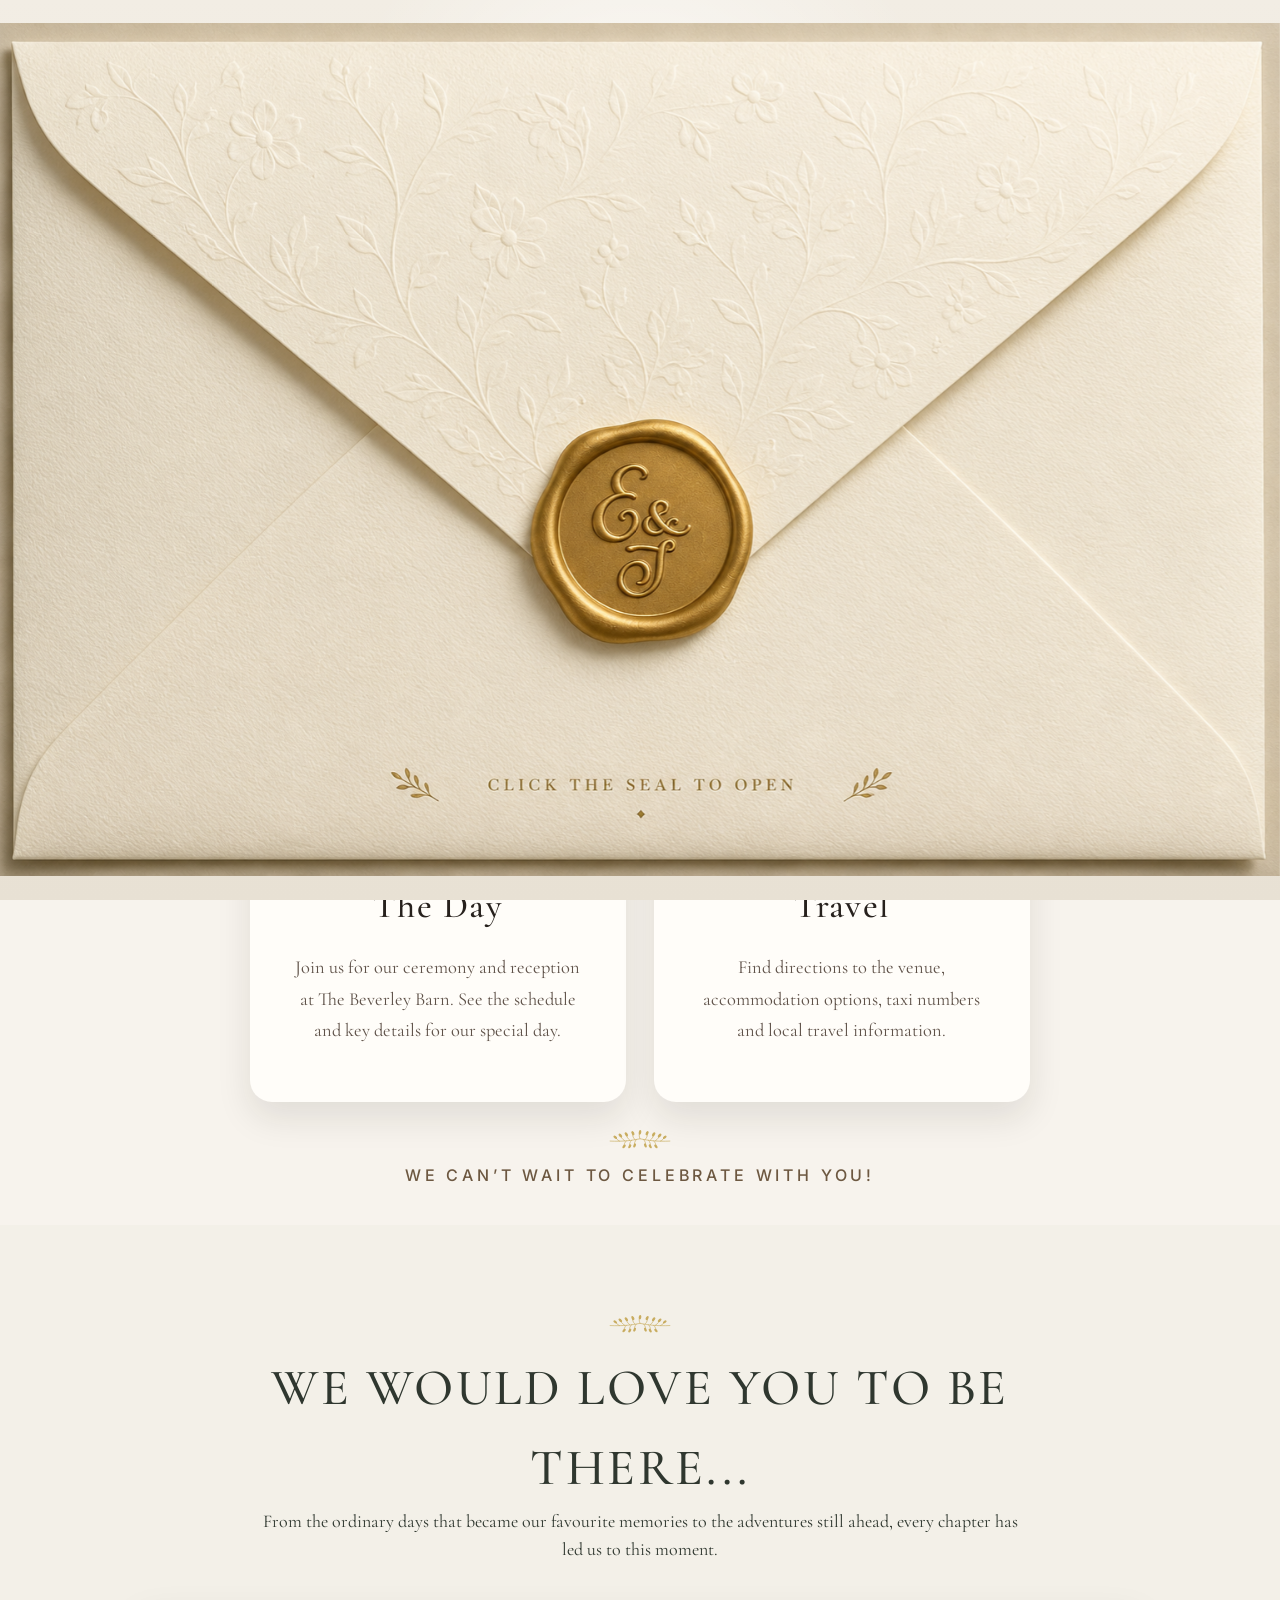
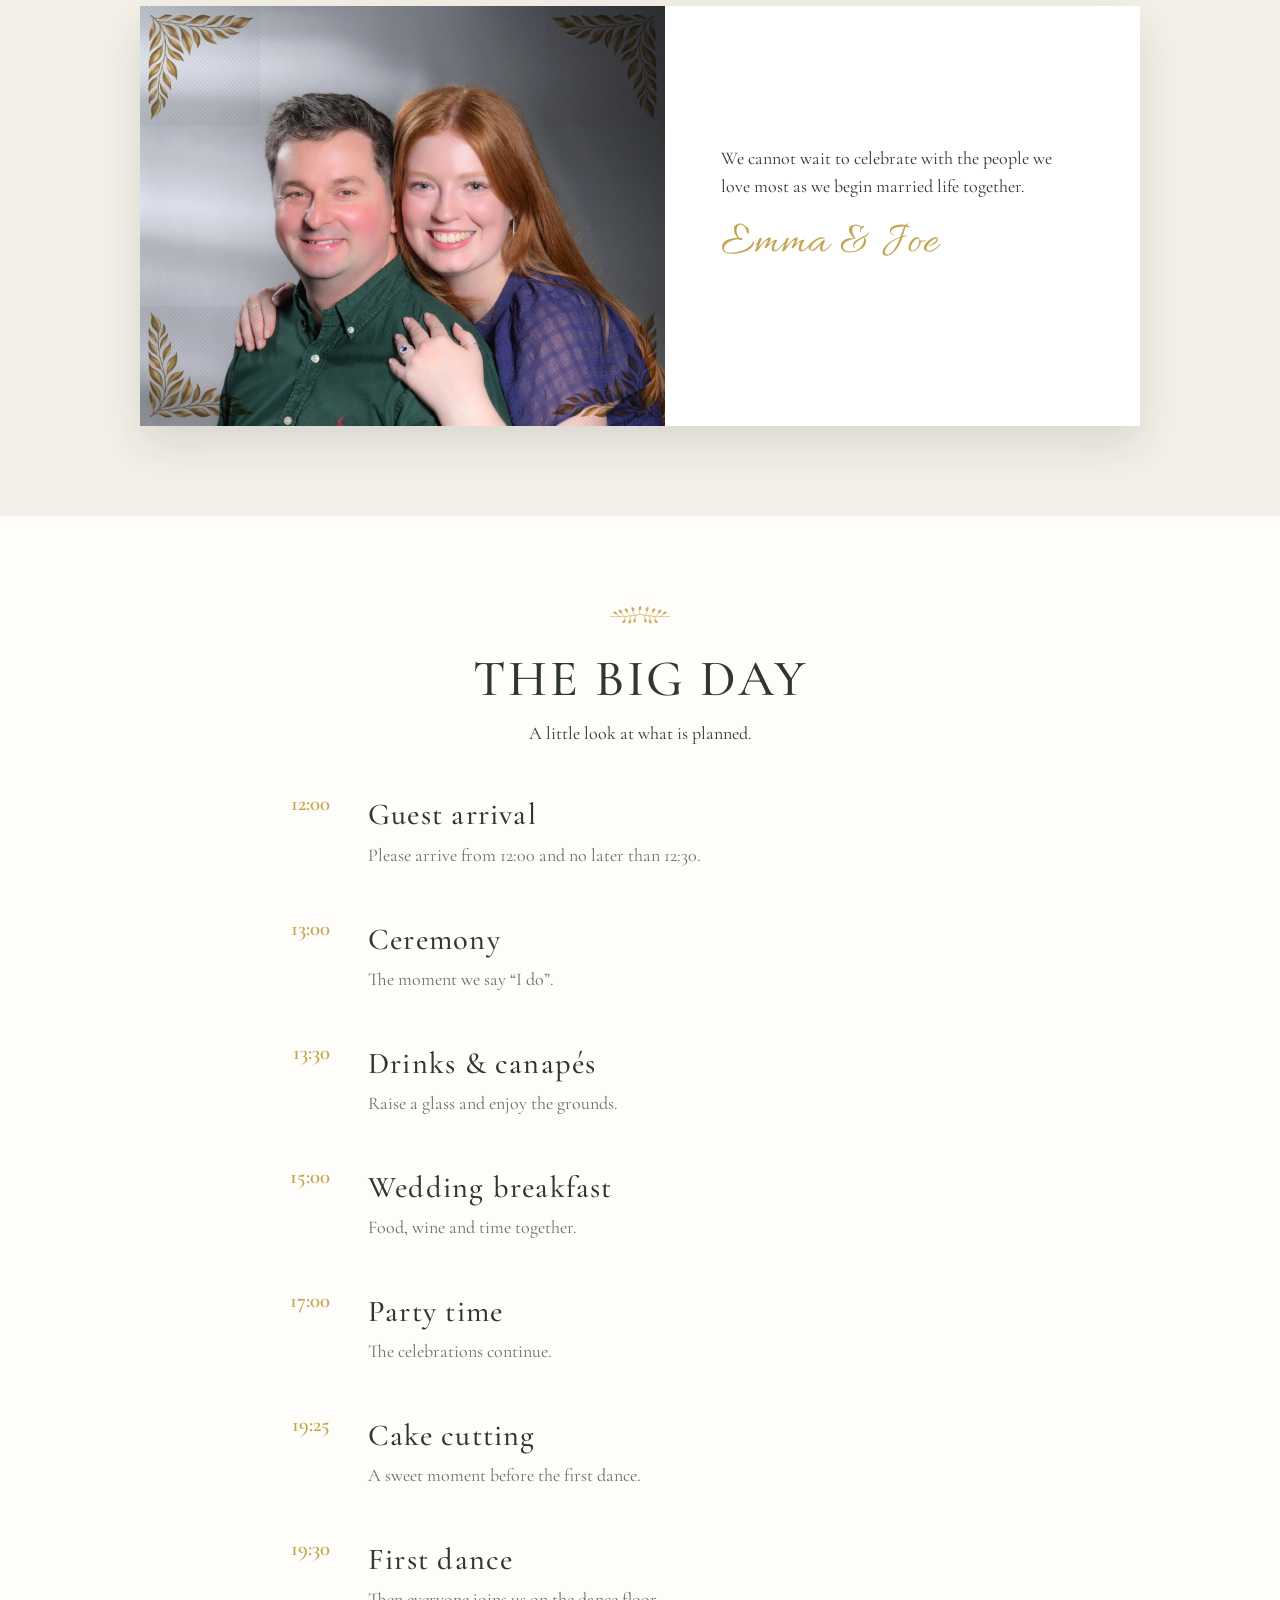
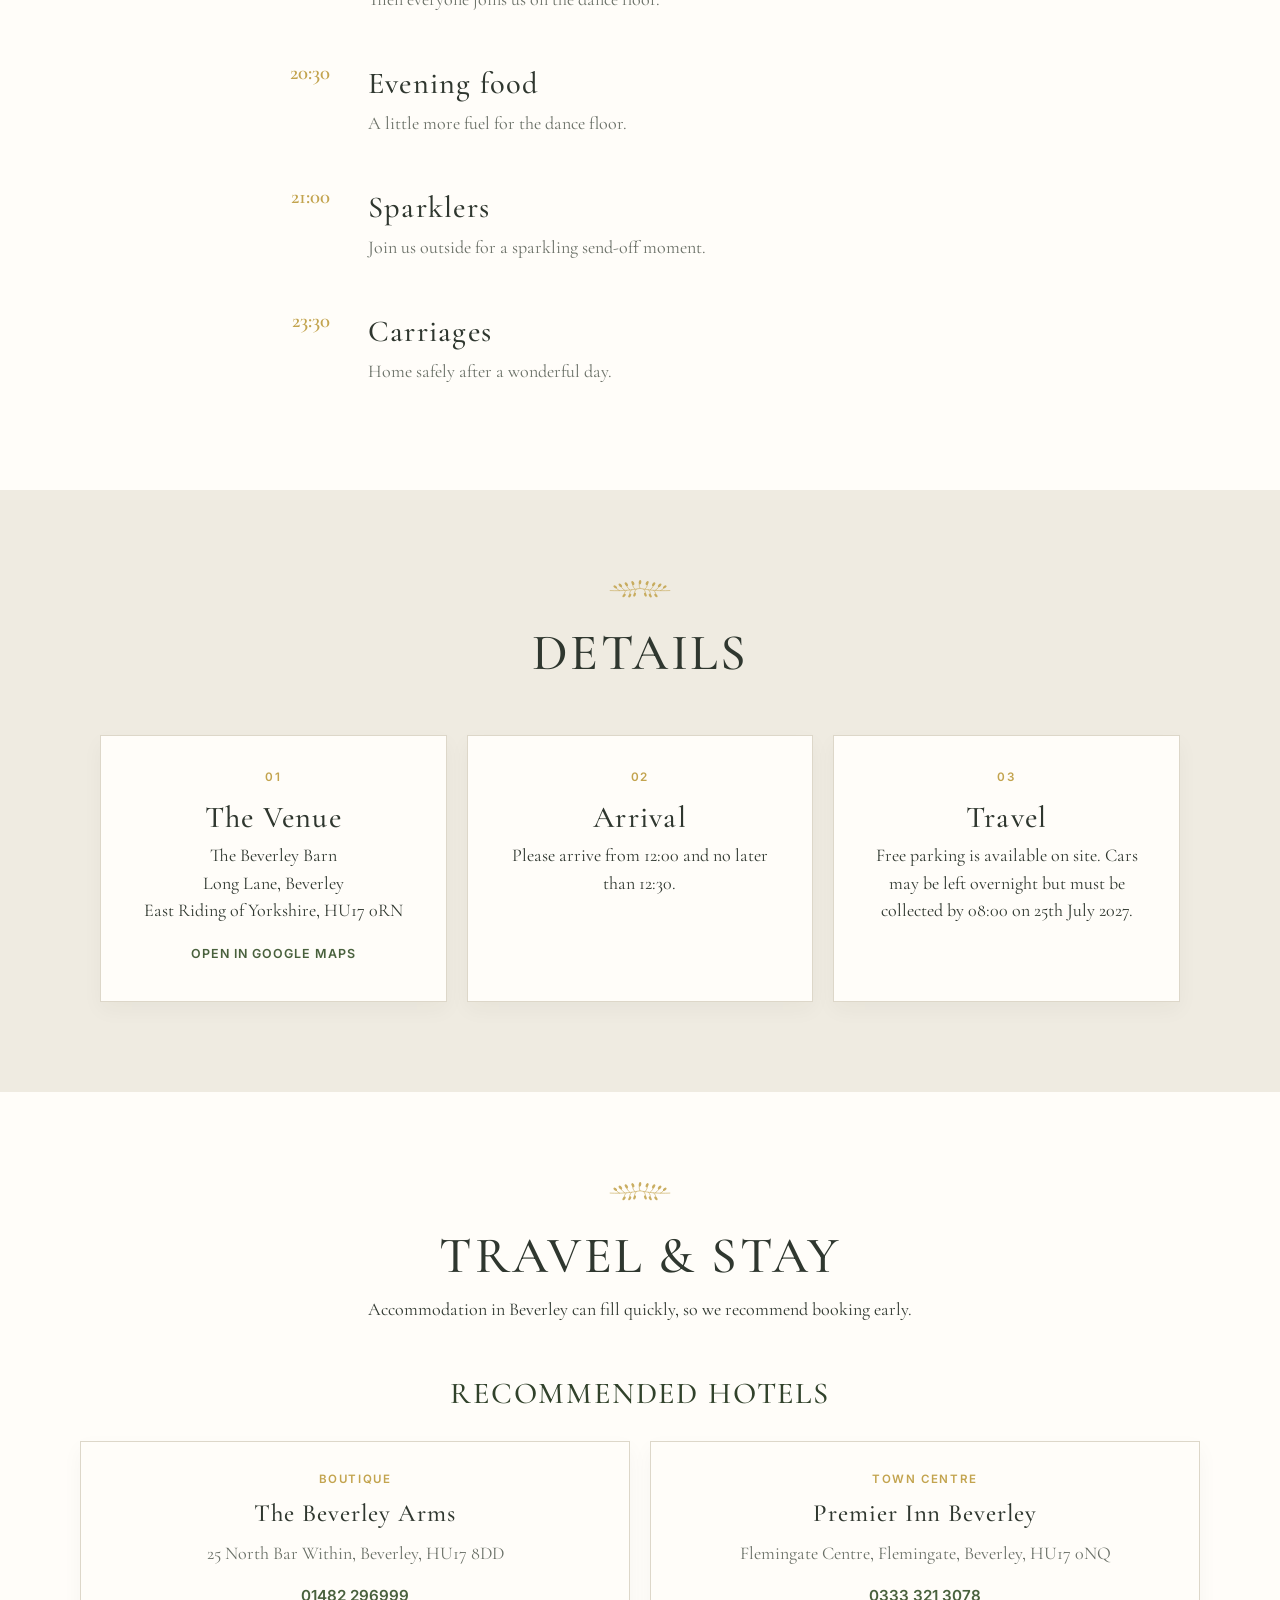
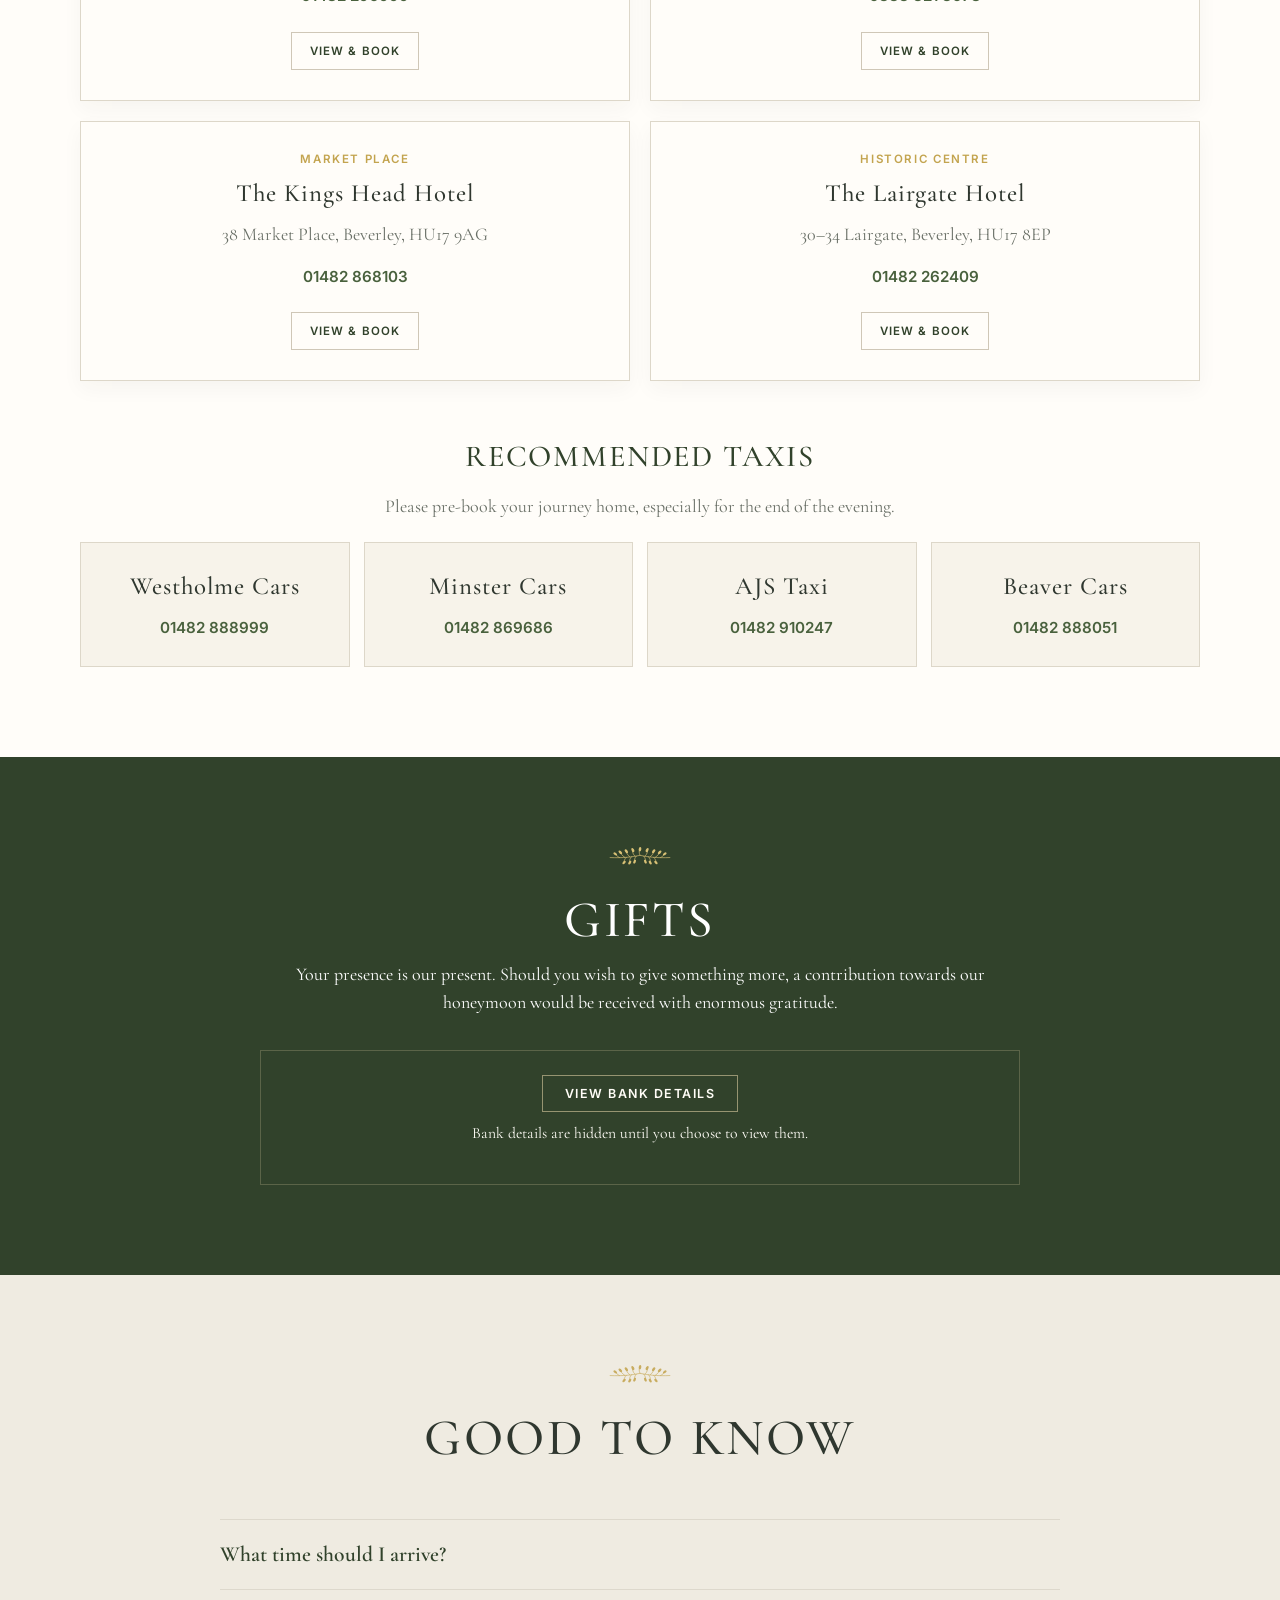
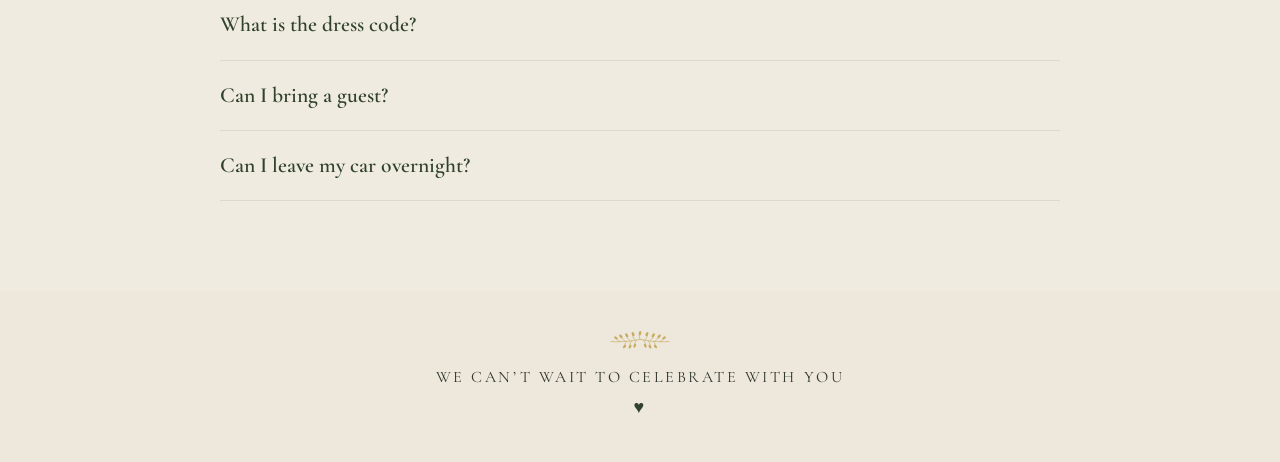
==== commit f0a63700: "Add files via upload" ====
--- a/index.html
+++ b/index.html
@@ -236,6 +236,24 @@
         <h2>Gifts</h2>
         <p>Your presence is our present. Should you wish to give something more, a contribution towards our honeymoon would be received with enormous gratitude.</p>
       </div>
+
+      <div class="bank-details reveal" id="bankDetails">
+        <button class="bank-reveal" id="bankReveal" type="button"
+          aria-expanded="false" aria-controls="bankInformation">
+          View bank details
+        </button>
+        <div class="bank-information" id="bankInformation" hidden>
+          <p class="bank-account-name">Account name <strong>Miss Emma Elizabeth Everett &amp; Mr Joe Toker</strong></p>
+          <p>Sort code <strong>09-01-30</strong>
+            <button class="bank-copy" type="button" data-copy="09-01-30">Copy</button>
+          </p>
+          <p>Account number <strong>40184863</strong>
+            <button class="bank-copy" type="button" data-copy="40184863">Copy</button>
+          </p>
+        </div>
+        <p class="bank-hidden-note" id="bankHiddenNote">Bank details are hidden until you choose to view them.</p>
+        <p class="bank-copy-status" id="bankCopyStatus" aria-live="polite"></p>
+      </div>
     </section>
 
     <section class="faq section" id="faq">
@@ -259,6 +277,36 @@
     <span>♥</span>
   </footer>
 
+
+  <script>
+    (() => {
+      const reveal = document.getElementById('bankReveal');
+      const info = document.getElementById('bankInformation');
+      const note = document.getElementById('bankHiddenNote');
+      const status = document.getElementById('bankCopyStatus');
+      if (reveal && info) {
+        reveal.addEventListener('click', () => {
+          const opening = info.hidden;
+          info.hidden = !opening;
+          reveal.setAttribute('aria-expanded', String(opening));
+          reveal.textContent = opening ? 'Hide bank details' : 'View bank details';
+          if (note) note.hidden = opening;
+        });
+      }
+      document.querySelectorAll('.bank-copy').forEach(button => {
+        button.addEventListener('click', async () => {
+          const value = button.getAttribute('data-copy') || '';
+          try {
+            await navigator.clipboard.writeText(value);
+            if (status) status.textContent = 'Copied to clipboard';
+          } catch (error) {
+            if (status) status.textContent = 'Copy unavailable — please select and copy the number.';
+          }
+        });
+      });
+    })();
+  </script>
+
   <script src="script.js"></script>
 </body>
 </html>
--- a/styles.css
+++ b/styles.css
@@ -3939,3 +3939,90 @@
     min-height:360px;
   }
 }
+
+
+/* V5.25 — daytime monogram, card icons and matching gift bank details */
+.v523-monogram{
+  width:min(190px, 42vw);
+  padding:7px 12px;
+  background:rgba(255,253,248,.76);
+  border:1px solid rgba(255,255,255,.72);
+  box-shadow:0 8px 24px rgba(67,57,39,.08);
+  backdrop-filter:blur(5px);
+  -webkit-backdrop-filter:blur(5px);
+}
+
+/* Keep the daytime card artwork, but bring the icon treatment into the
+   warm gold / ivory palette used throughout the evening invitation. */
+.v523-card-icon{
+  border:1px solid rgba(177,153,110,.42);
+  background:#fbf8f1;
+  box-shadow:0 5px 12px rgba(81,65,39,.12);
+}
+.v523-card-icon img{
+  width:52px;
+  height:52px;
+  object-fit:contain;
+  filter:sepia(.55) saturate(.82) hue-rotate(4deg) brightness(.83);
+}
+
+.bank-details{
+  max-width:760px;
+  margin:34px auto 0;
+  padding:24px 22px 20px;
+  background:#31422b;
+  color:#fffdf7;
+  text-align:center;
+  border:1px solid rgba(224,207,164,.24);
+}
+.bank-details p{
+  margin:0 0 8px;
+  color:#fffdf7;
+  font-size:1.08rem;
+  line-height:1.5;
+}
+.bank-details .bank-account-name{margin-bottom:4px}
+.bank-details strong{font-weight:700}
+.bank-reveal{
+  padding:10px 22px;
+  border:1px solid rgba(224,207,164,.58);
+  background:transparent;
+  color:#fffdf7;
+  font:600 .78rem var(--sans);
+  letter-spacing:.12em;
+  text-transform:uppercase;
+  cursor:pointer;
+}
+.bank-reveal:hover,.bank-reveal:focus-visible{
+  background:rgba(255,255,255,.10);
+  outline:2px solid rgba(224,207,164,.5);
+  outline-offset:2px;
+}
+.bank-information{padding-top:14px}
+.bank-information[hidden],.bank-hidden-note[hidden]{display:none}
+.bank-copy{
+  margin-left:5px;
+  padding:3px 9px;
+  border:1px solid #d7d0c2;
+  border-radius:2px;
+  background:#f8f5ee;
+  color:#243321;
+  font:500 .78rem var(--sans);
+  cursor:pointer;
+}
+.bank-hidden-note{
+  margin:10px 0 0!important;
+  font-size:.98rem!important;
+}
+.bank-copy-status{
+  min-height:1.2em;
+  margin:4px 0 0!important;
+  font:500 .72rem var(--sans)!important;
+  color:#e9dfc8!important;
+}
+@media(max-width:700px){
+  .v523-monogram{width:min(170px,44vw);padding:6px 9px}
+  .bank-details{padding:22px 14px}
+  .bank-details p{font-size:.98rem}
+  .bank-account-name strong{display:block}
+}
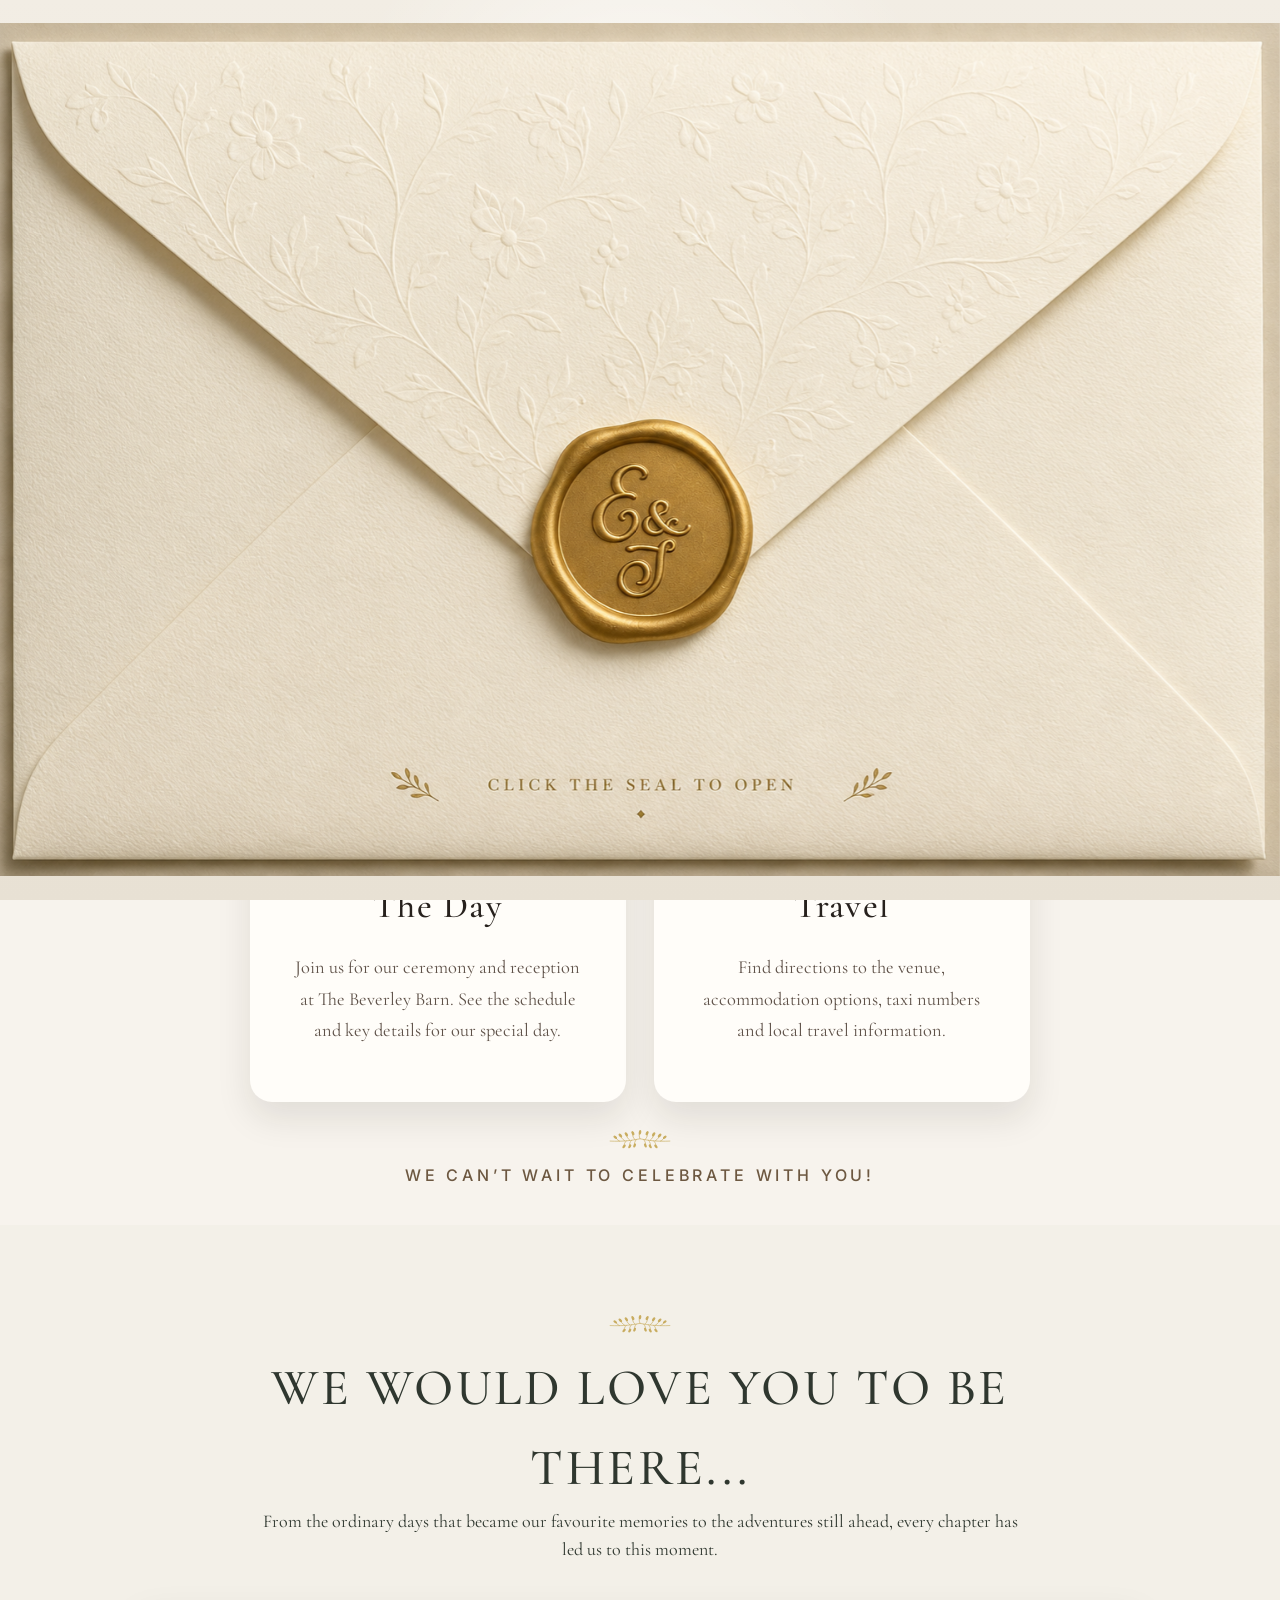
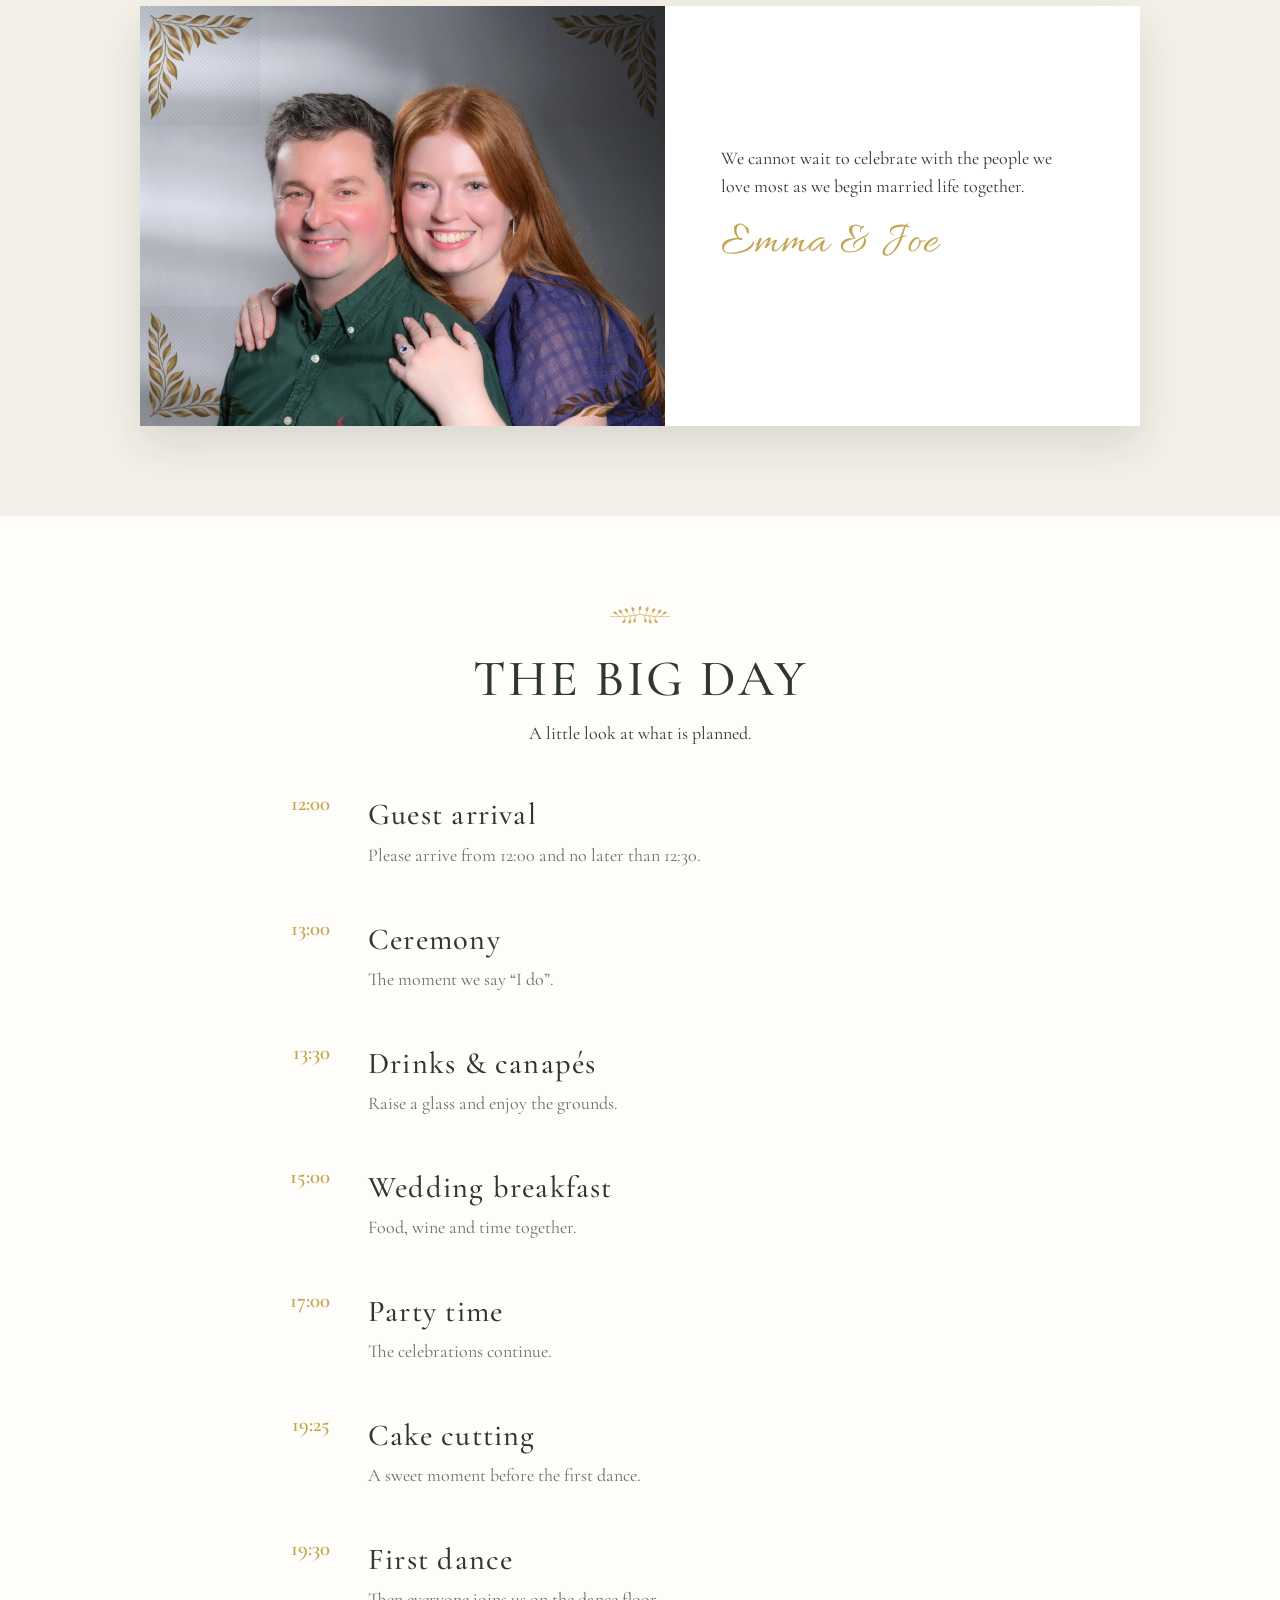
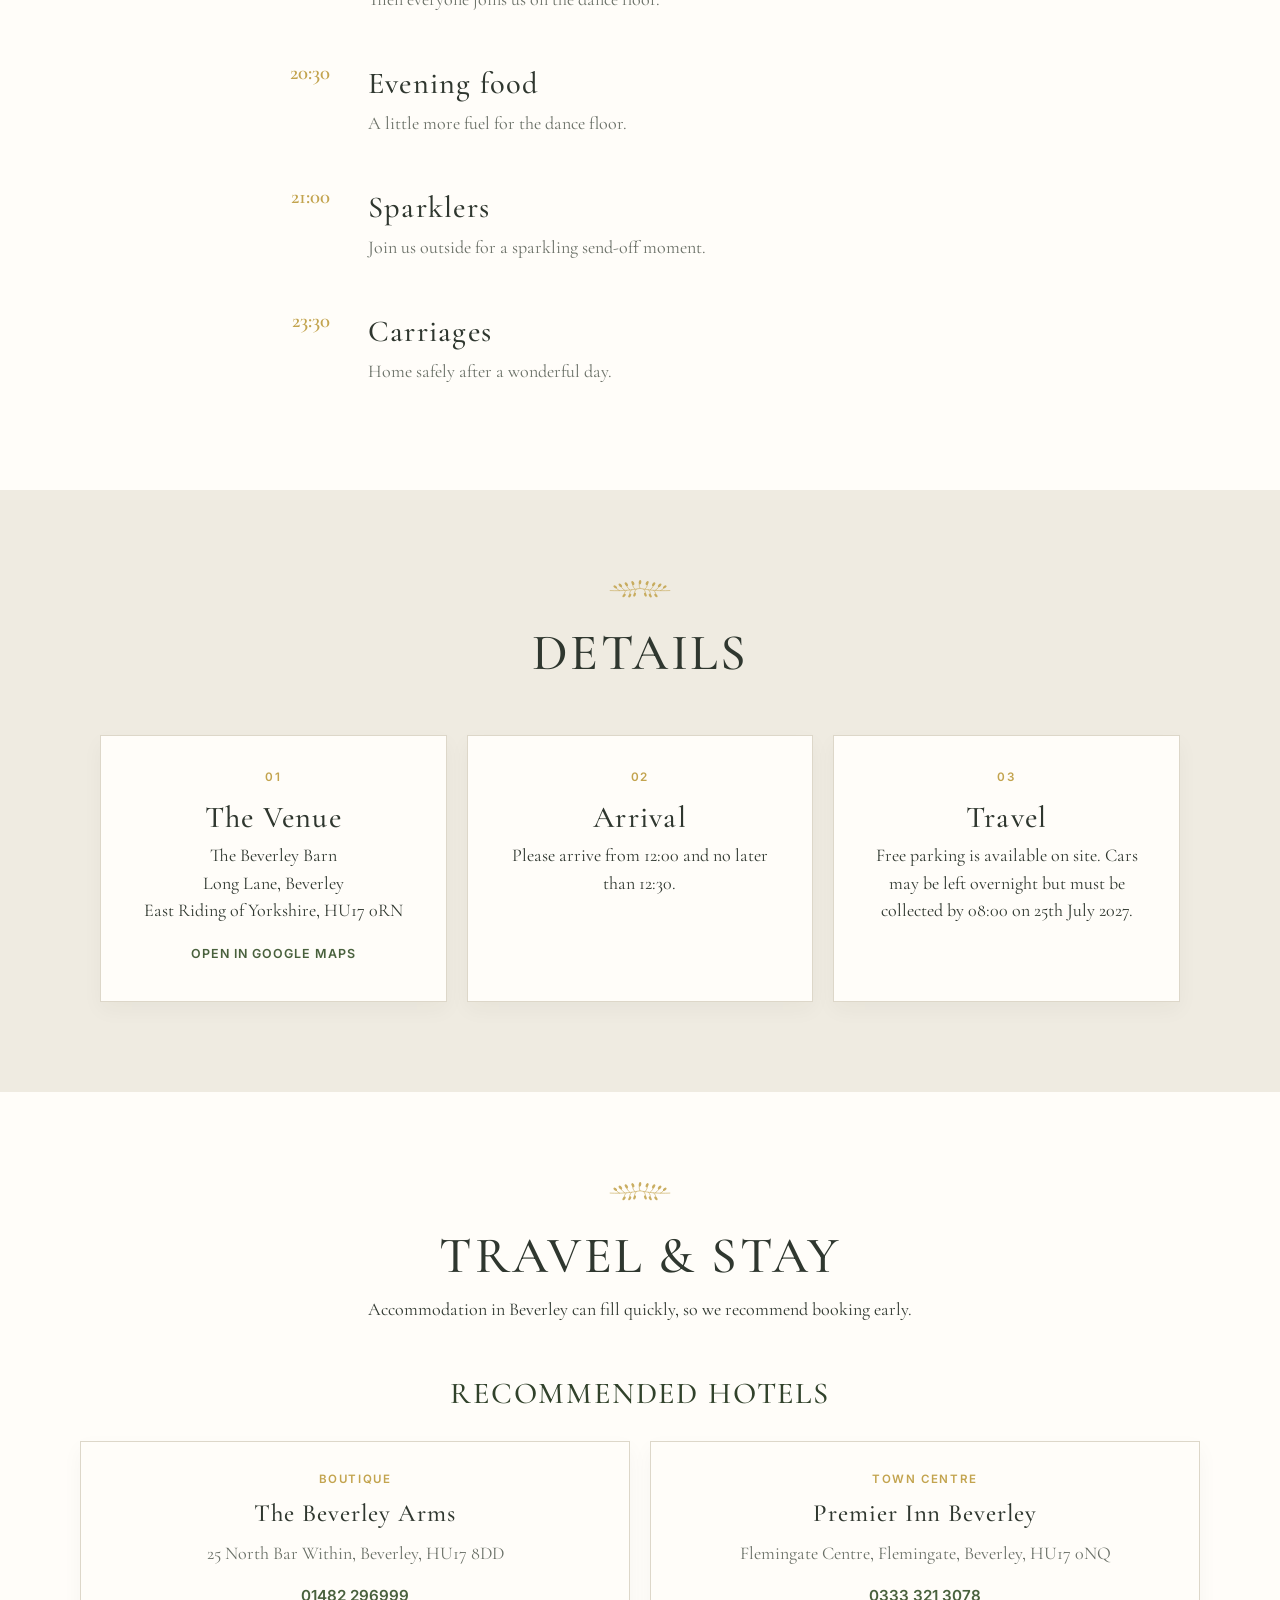
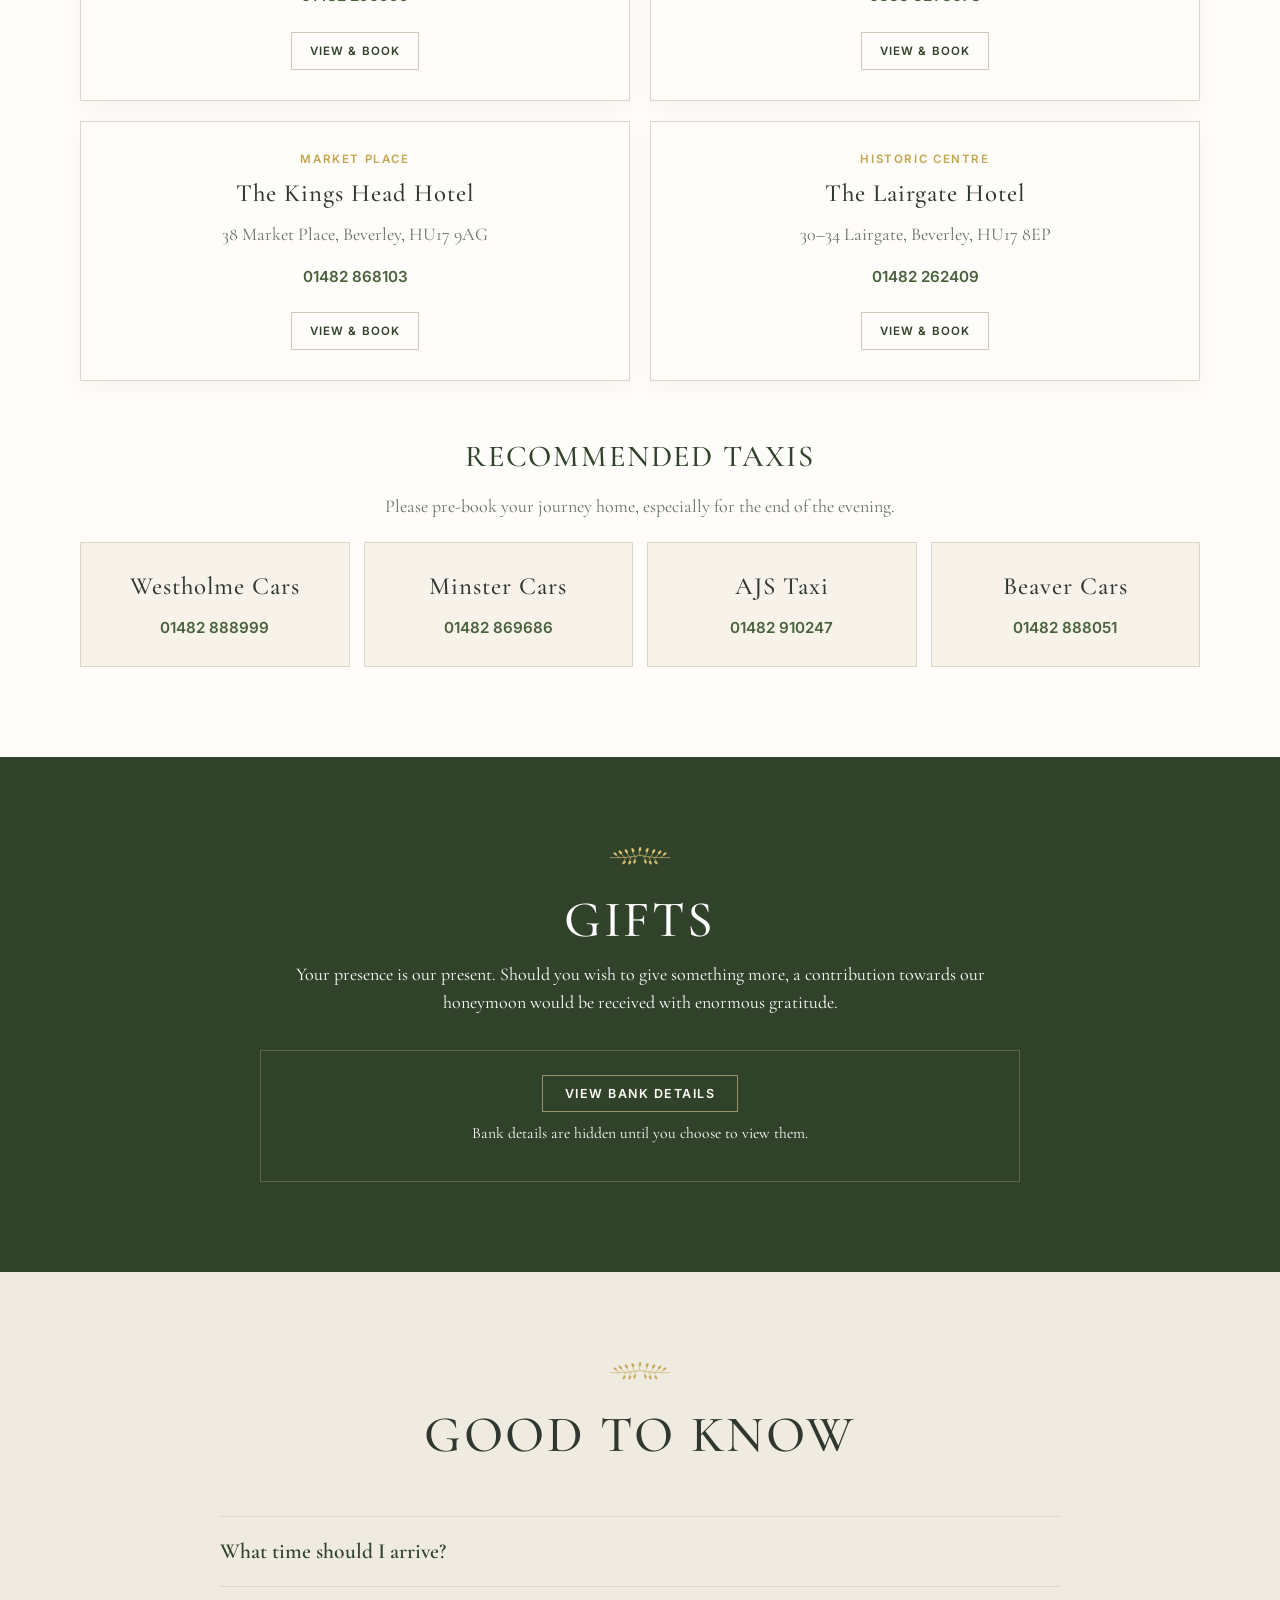
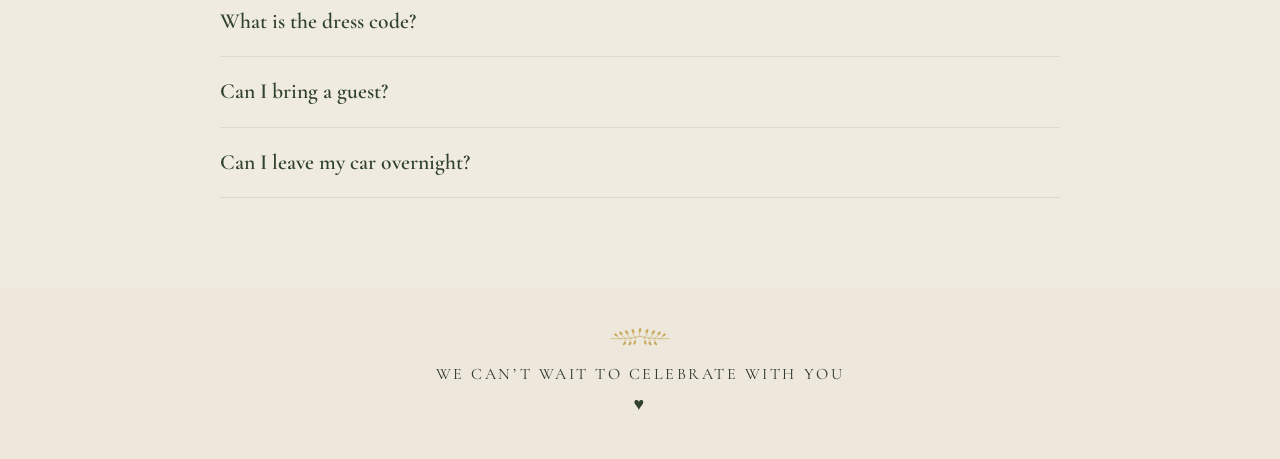
==== commit 31596ad3: "Add files via upload" ====
--- a/index.html
+++ b/index.html
@@ -11,7 +11,7 @@
   <link href="https://fonts.googleapis.com/css2?family=Allura&family=Cormorant+Garamond:wght@400;500;600;700&family=Inter:wght@300;400;500;600&display=swap" rel="stylesheet">
   <link rel="stylesheet" href="styles.css">
 </head>
-<body class="intro-active">
+<body class="intro-active daytime-page">
 
   
   
--- a/styles.css
+++ b/styles.css
@@ -3941,8 +3941,8 @@
 }
 
 
-/* V5.25 — daytime monogram, card icons and matching gift bank details */
-.v523-monogram{
+/* V5.26 — daytime-only styling; prevents changes to the shared evening page */
+.daytime-page .v523-monogram{
   width:min(190px, 42vw);
   padding:7px 12px;
   background:rgba(255,253,248,.76);
@@ -3954,19 +3954,19 @@
 
 /* Keep the daytime card artwork, but bring the icon treatment into the
    warm gold / ivory palette used throughout the evening invitation. */
-.v523-card-icon{
+.daytime-page .v523-card-icon{
   border:1px solid rgba(177,153,110,.42);
   background:#fbf8f1;
   box-shadow:0 5px 12px rgba(81,65,39,.12);
 }
-.v523-card-icon img{
+.daytime-page .daytime-page .v523-card-icon img{
   width:52px;
   height:52px;
   object-fit:contain;
   filter:sepia(.55) saturate(.82) hue-rotate(4deg) brightness(.83);
 }
 
-.bank-details{
+.daytime-page .bank-details{
   max-width:760px;
   margin:34px auto 0;
   padding:24px 22px 20px;
@@ -3975,15 +3975,15 @@
   text-align:center;
   border:1px solid rgba(224,207,164,.24);
 }
-.bank-details p{
+.daytime-page .daytime-page .bank-details p{
   margin:0 0 8px;
   color:#fffdf7;
   font-size:1.08rem;
   line-height:1.5;
 }
-.bank-details .bank-account-name{margin-bottom:4px}
-.bank-details strong{font-weight:700}
-.bank-reveal{
+.daytime-page .daytime-page .bank-details .bank-account-name{margin-bottom:4px}
+.daytime-page .daytime-page .bank-details strong{font-weight:700}
+.daytime-page .bank-reveal{
   padding:10px 22px;
   border:1px solid rgba(224,207,164,.58);
   background:transparent;
@@ -3993,14 +3993,14 @@
   text-transform:uppercase;
   cursor:pointer;
 }
-.bank-reveal:hover,.bank-reveal:focus-visible{
+.daytime-page .daytime-page .bank-reveal:hover,.daytime-page .daytime-page .bank-reveal:focus-visible{
   background:rgba(255,255,255,.10);
   outline:2px solid rgba(224,207,164,.5);
   outline-offset:2px;
 }
-.bank-information{padding-top:14px}
-.bank-information[hidden],.bank-hidden-note[hidden]{display:none}
-.bank-copy{
+.daytime-page .bank-information{padding-top:14px}
+.daytime-page .daytime-page .bank-information[hidden],.daytime-page .daytime-page .bank-hidden-note[hidden]{display:none}
+.daytime-page .bank-copy{
   margin-left:5px;
   padding:3px 9px;
   border:1px solid #d7d0c2;
@@ -4010,19 +4010,19 @@
   font:500 .78rem var(--sans);
   cursor:pointer;
 }
-.bank-hidden-note{
+.daytime-page .bank-hidden-note{
   margin:10px 0 0!important;
   font-size:.98rem!important;
 }
-.bank-copy-status{
+.daytime-page .daytime-page .bank-copy-status{
   min-height:1.2em;
   margin:4px 0 0!important;
   font:500 .72rem var(--sans)!important;
   color:#e9dfc8!important;
 }
 @media(max-width:700px){
-  .v523-monogram{width:min(170px,44vw);padding:6px 9px}
-  .bank-details{padding:22px 14px}
-  .bank-details p{font-size:.98rem}
+  .daytime-page .v523-monogram{width:min(170px,44vw);padding:6px 9px}
+  .daytime-page .bank-details{padding:22px 14px}
+  .daytime-page .daytime-page .bank-details p{font-size:.98rem}
   .bank-account-name strong{display:block}
 }
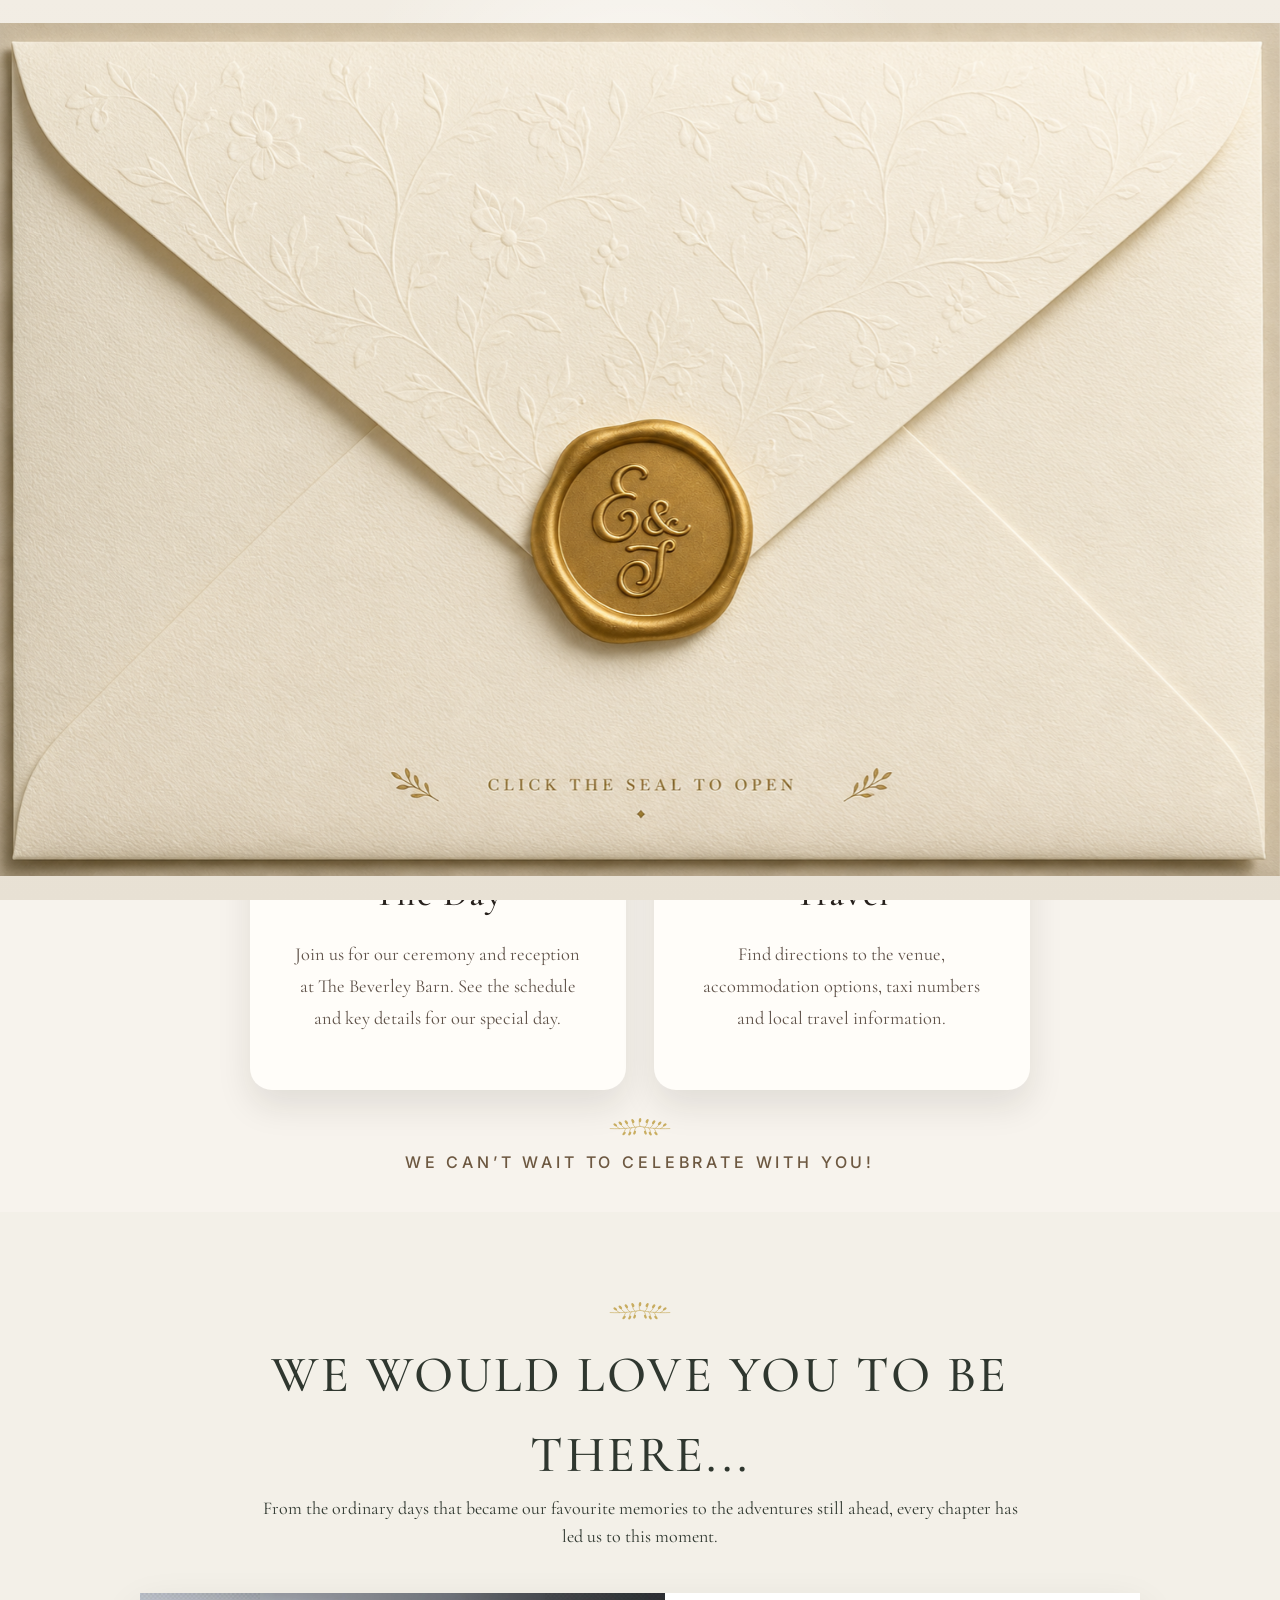
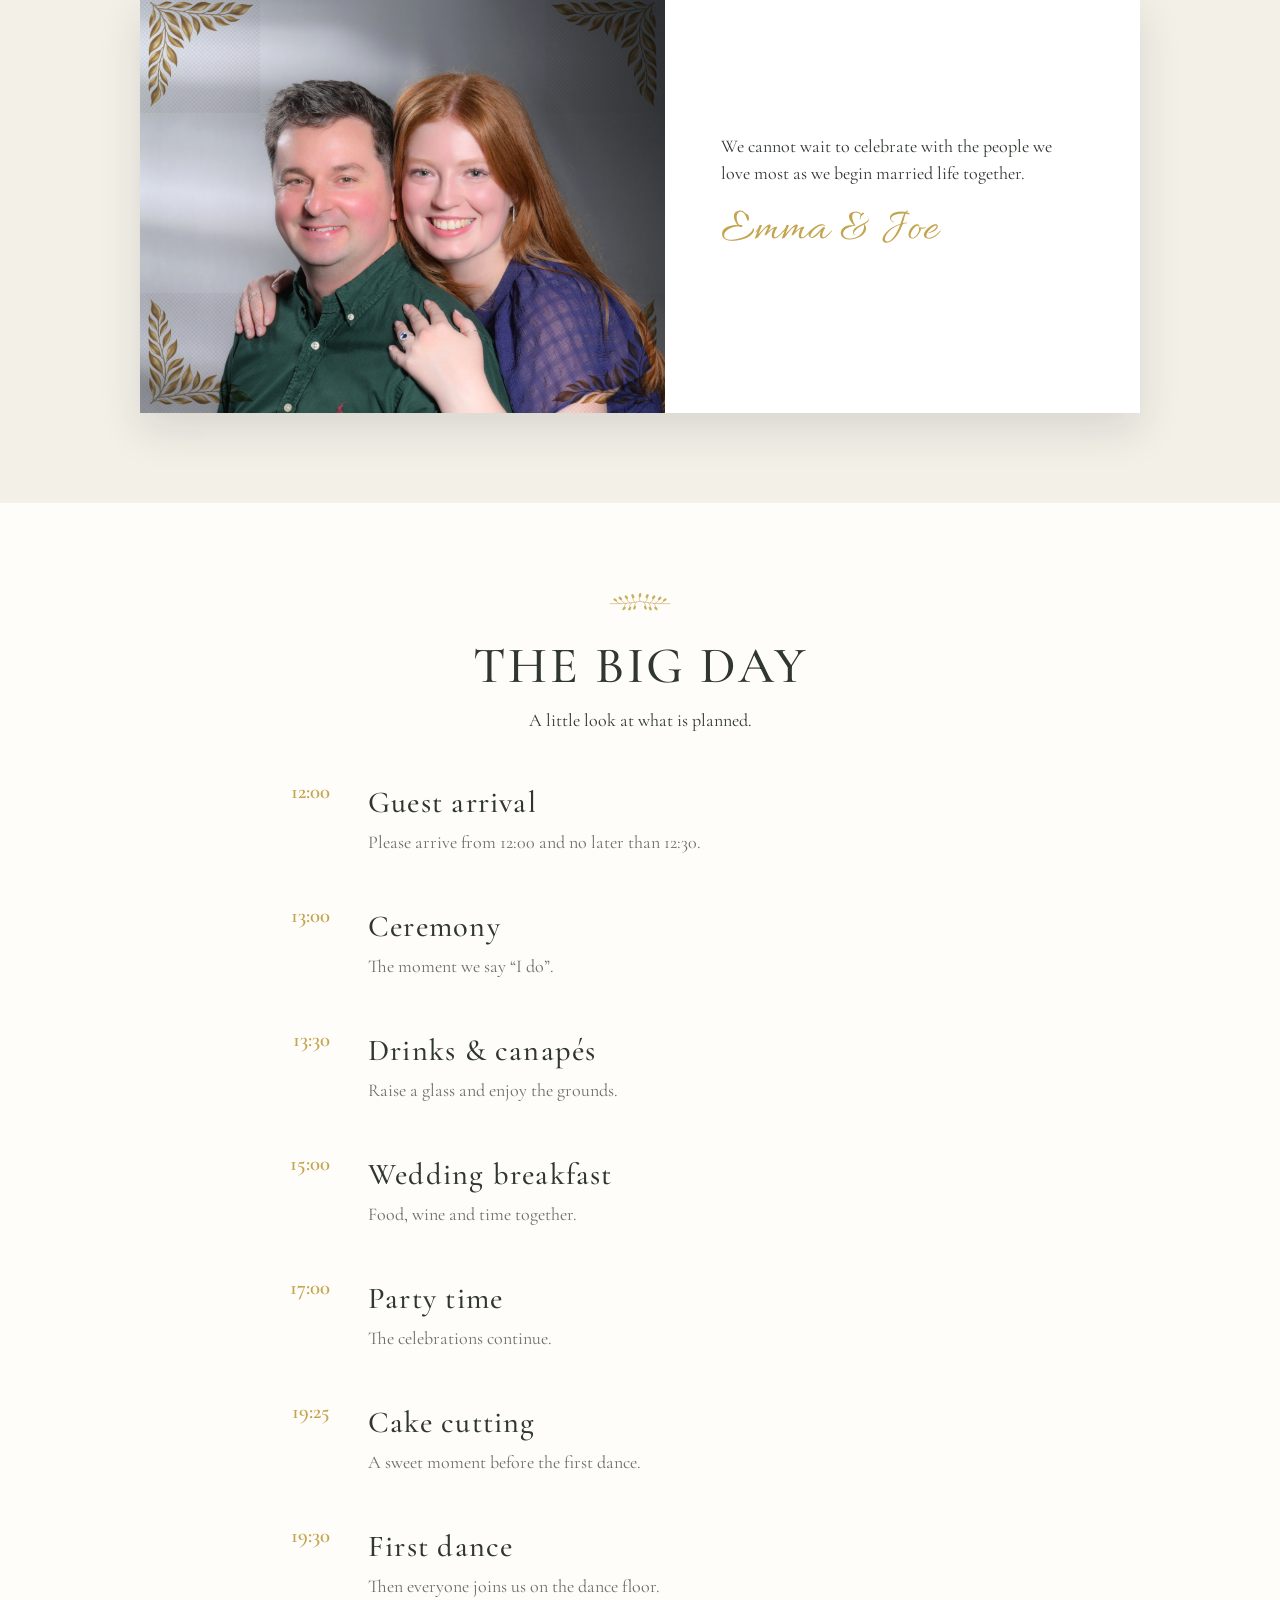
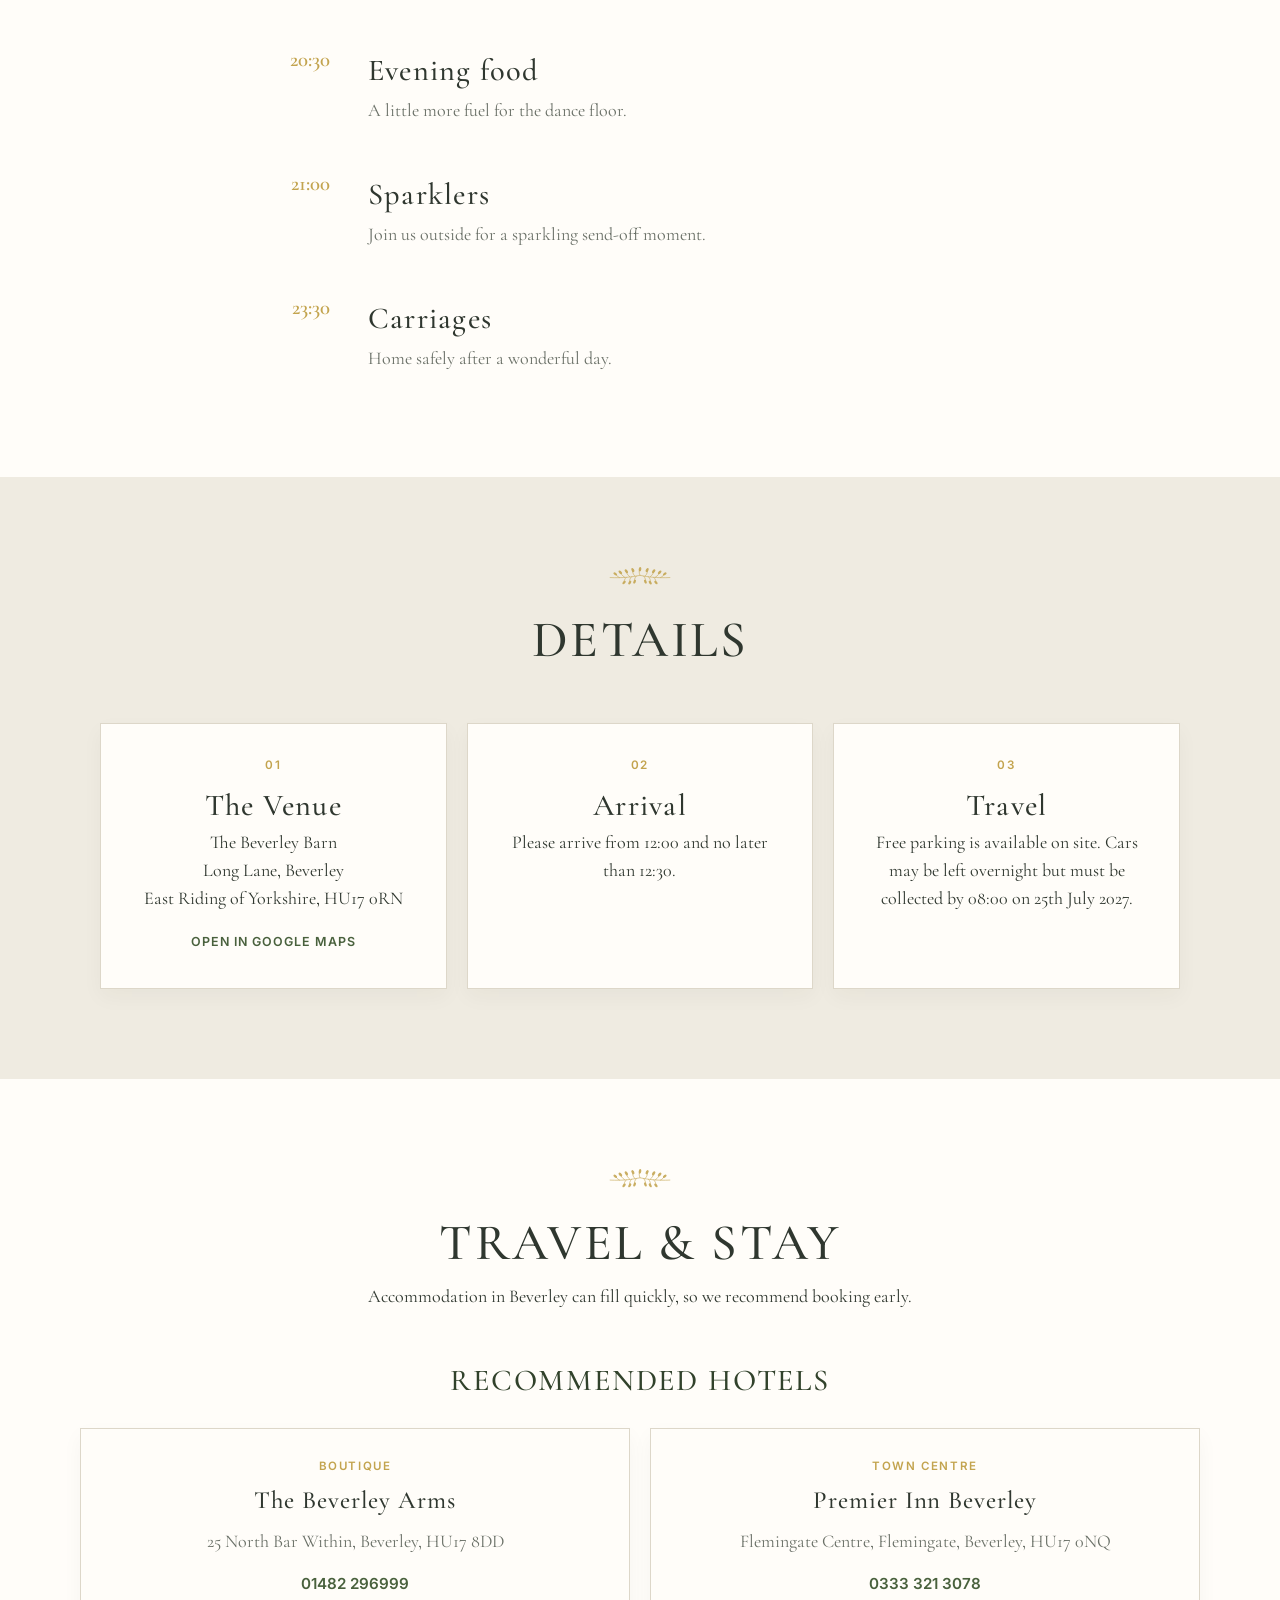
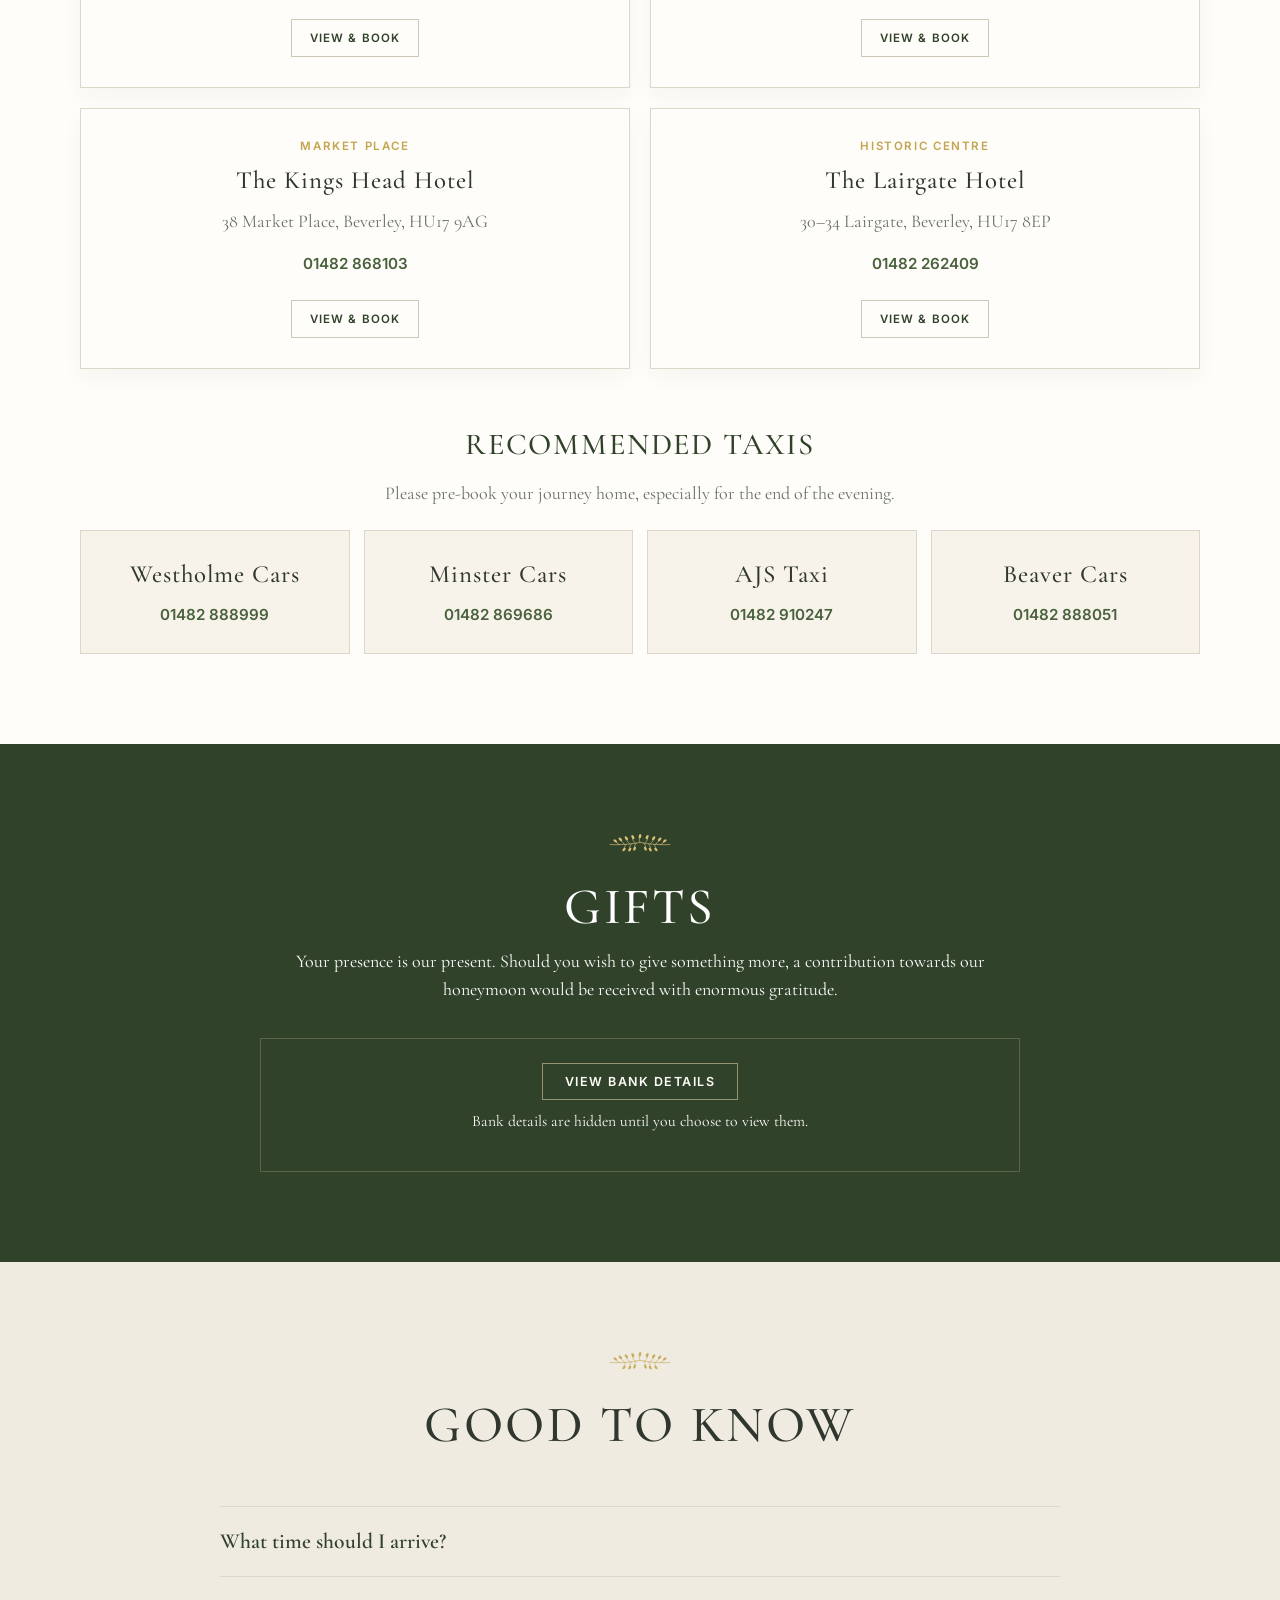
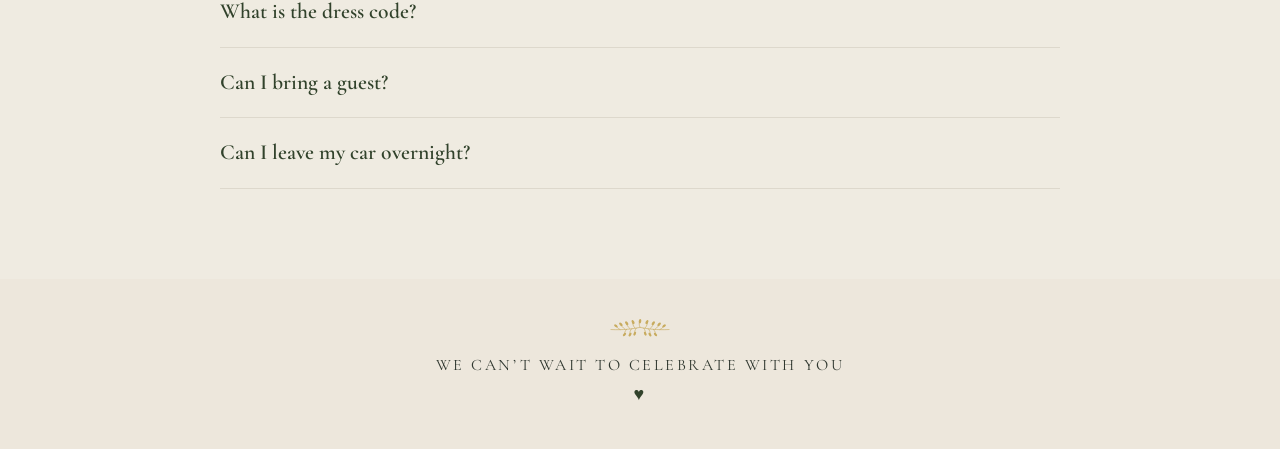
==== commit 52ec354f: "Add files via upload" ====
--- a/index.html
+++ b/index.html
@@ -53,7 +53,7 @@
         <div class="v523-hero-overlay">
           <img
             class="v523-monogram"
-            src="assets/monogram-v523.png"
+            src="assets/monogram-v524.png"
             alt="E and J monogram with the date 24.07.2027"
           >
 
--- a/styles.css
+++ b/styles.css
@@ -3941,29 +3941,32 @@
 }
 
 
-/* V5.26 — daytime-only styling; prevents changes to the shared evening page */
-.daytime-page .v523-monogram{
-  width:min(190px, 42vw);
-  padding:7px 12px;
-  background:rgba(255,253,248,.76);
-  border:1px solid rgba(255,255,255,.72);
-  box-shadow:0 8px 24px rgba(67,57,39,.08);
-  backdrop-filter:blur(5px);
-  -webkit-backdrop-filter:blur(5px);
-}
-
-/* Keep the daytime card artwork, but bring the icon treatment into the
-   warm gold / ivory palette used throughout the evening invitation. */
-.daytime-page .v523-card-icon{
-  border:1px solid rgba(177,153,110,.42);
-  background:#fbf8f1;
-  box-shadow:0 5px 12px rgba(81,65,39,.12);
-}
-.daytime-page .daytime-page .v523-card-icon img{
-  width:52px;
-  height:52px;
-  object-fit:contain;
-  filter:sepia(.55) saturate(.82) hue-rotate(4deg) brightness(.83);
+/* V5.28 — daytime-only match to the approved evening icon treatment.
+   Every selector is scoped to .daytime-page so the evening invitation is untouched. */
+.daytime-page .v523-cards .v523-card .v523-card-icon {
+  display: grid !important;
+  place-items: center !important;
+  left: 50% !important;
+  transform: translateX(-50%) !important;
+  width: 72px !important;
+  height: 72px !important;
+  box-sizing: border-box !important;
+  padding: 0 !important;
+  background-color: #fffdf9 !important;
+  background-repeat: no-repeat !important;
+  background-position: center center !important;
+  background-size: 33px 33px !important;
+  border: 1px solid rgba(172, 134, 81, .18);
+  border-radius: 50% !important;
+}
+.daytime-page .v523-cards .v523-card .v523-card-icon > * {
+  display: none !important;
+}
+.daytime-page .v523-cards > .v523-card:nth-child(1) .v523-card-icon {
+  background-image: url("data:image/svg+xml,%3Csvg%20xmlns%3D%22http%3A%2F%2Fwww.w3.org%2F2000%2Fsvg%22%20width%3D%2248%22%20height%3D%2248%22%20viewBox%3D%220%200%2048%2048%22%20fill%3D%22none%22%20stroke%3D%22%23ac8651%22%20stroke-width%3D%222.8%22%20stroke-linecap%3D%22round%22%20stroke-linejoin%3D%22round%22%3E%3Crect%20x%3D%228%22%20y%3D%2211%22%20width%3D%2232%22%20height%3D%2230%22%20rx%3D%222%22%2F%3E%3Cpath%20d%3D%22M8%2020h32M16%207v8M32%207v8%22%2F%3E%3Cpath%20d%3D%22M17%2027h.1M24%2027h.1M31%2027h.1M17%2034h.1M24%2034h.1M31%2034h.1%22%20stroke-width%3D%224%22%2F%3E%3C%2Fsvg%3E") !important;
+}
+.daytime-page .v523-cards > .v523-card:nth-child(2) .v523-card-icon {
+  background-image: url("data:image/svg+xml,%3Csvg%20xmlns%3D%22http%3A%2F%2Fwww.w3.org%2F2000%2Fsvg%22%20width%3D%2248%22%20height%3D%2248%22%20viewBox%3D%220%200%2048%2048%22%20fill%3D%22none%22%20stroke%3D%22%23ac8651%22%20stroke-width%3D%222.8%22%20stroke-linecap%3D%22round%22%20stroke-linejoin%3D%22round%22%3E%3Cpath%20d%3D%22M24%2043s14-12.3%2014-25a14%2014%200%200%200-28%200c0%2012.7%2014%2025%2014%2025Z%22%2F%3E%3Ccircle%20cx%3D%2224%22%20cy%3D%2218%22%20r%3D%225%22%2F%3E%3C%2Fsvg%3E") !important;
 }
 
 .daytime-page .bank-details{
@@ -3975,14 +3978,14 @@
   text-align:center;
   border:1px solid rgba(224,207,164,.24);
 }
-.daytime-page .daytime-page .bank-details p{
+.daytime-page .bank-details p{
   margin:0 0 8px;
   color:#fffdf7;
   font-size:1.08rem;
   line-height:1.5;
 }
-.daytime-page .daytime-page .bank-details .bank-account-name{margin-bottom:4px}
-.daytime-page .daytime-page .bank-details strong{font-weight:700}
+.daytime-page .bank-details .bank-account-name{margin-bottom:4px}
+.daytime-page .bank-details strong{font-weight:700}
 .daytime-page .bank-reveal{
   padding:10px 22px;
   border:1px solid rgba(224,207,164,.58);
@@ -3993,13 +3996,13 @@
   text-transform:uppercase;
   cursor:pointer;
 }
-.daytime-page .daytime-page .bank-reveal:hover,.daytime-page .daytime-page .bank-reveal:focus-visible{
+.daytime-page .bank-reveal:hover,.daytime-page .bank-reveal:focus-visible{
   background:rgba(255,255,255,.10);
   outline:2px solid rgba(224,207,164,.5);
   outline-offset:2px;
 }
 .daytime-page .bank-information{padding-top:14px}
-.daytime-page .daytime-page .bank-information[hidden],.daytime-page .daytime-page .bank-hidden-note[hidden]{display:none}
+.daytime-page .bank-information[hidden],.daytime-page .bank-hidden-note[hidden]{display:none}
 .daytime-page .bank-copy{
   margin-left:5px;
   padding:3px 9px;
@@ -4014,7 +4017,7 @@
   margin:10px 0 0!important;
   font-size:.98rem!important;
 }
-.daytime-page .daytime-page .bank-copy-status{
+.daytime-page .bank-copy-status{
   min-height:1.2em;
   margin:4px 0 0!important;
   font:500 .72rem var(--sans)!important;
@@ -4023,6 +4026,6 @@
 @media(max-width:700px){
   .daytime-page .v523-monogram{width:min(170px,44vw);padding:6px 9px}
   .daytime-page .bank-details{padding:22px 14px}
-  .daytime-page .daytime-page .bank-details p{font-size:.98rem}
+  .daytime-page .bank-details p{font-size:.98rem}
   .bank-account-name strong{display:block}
 }
